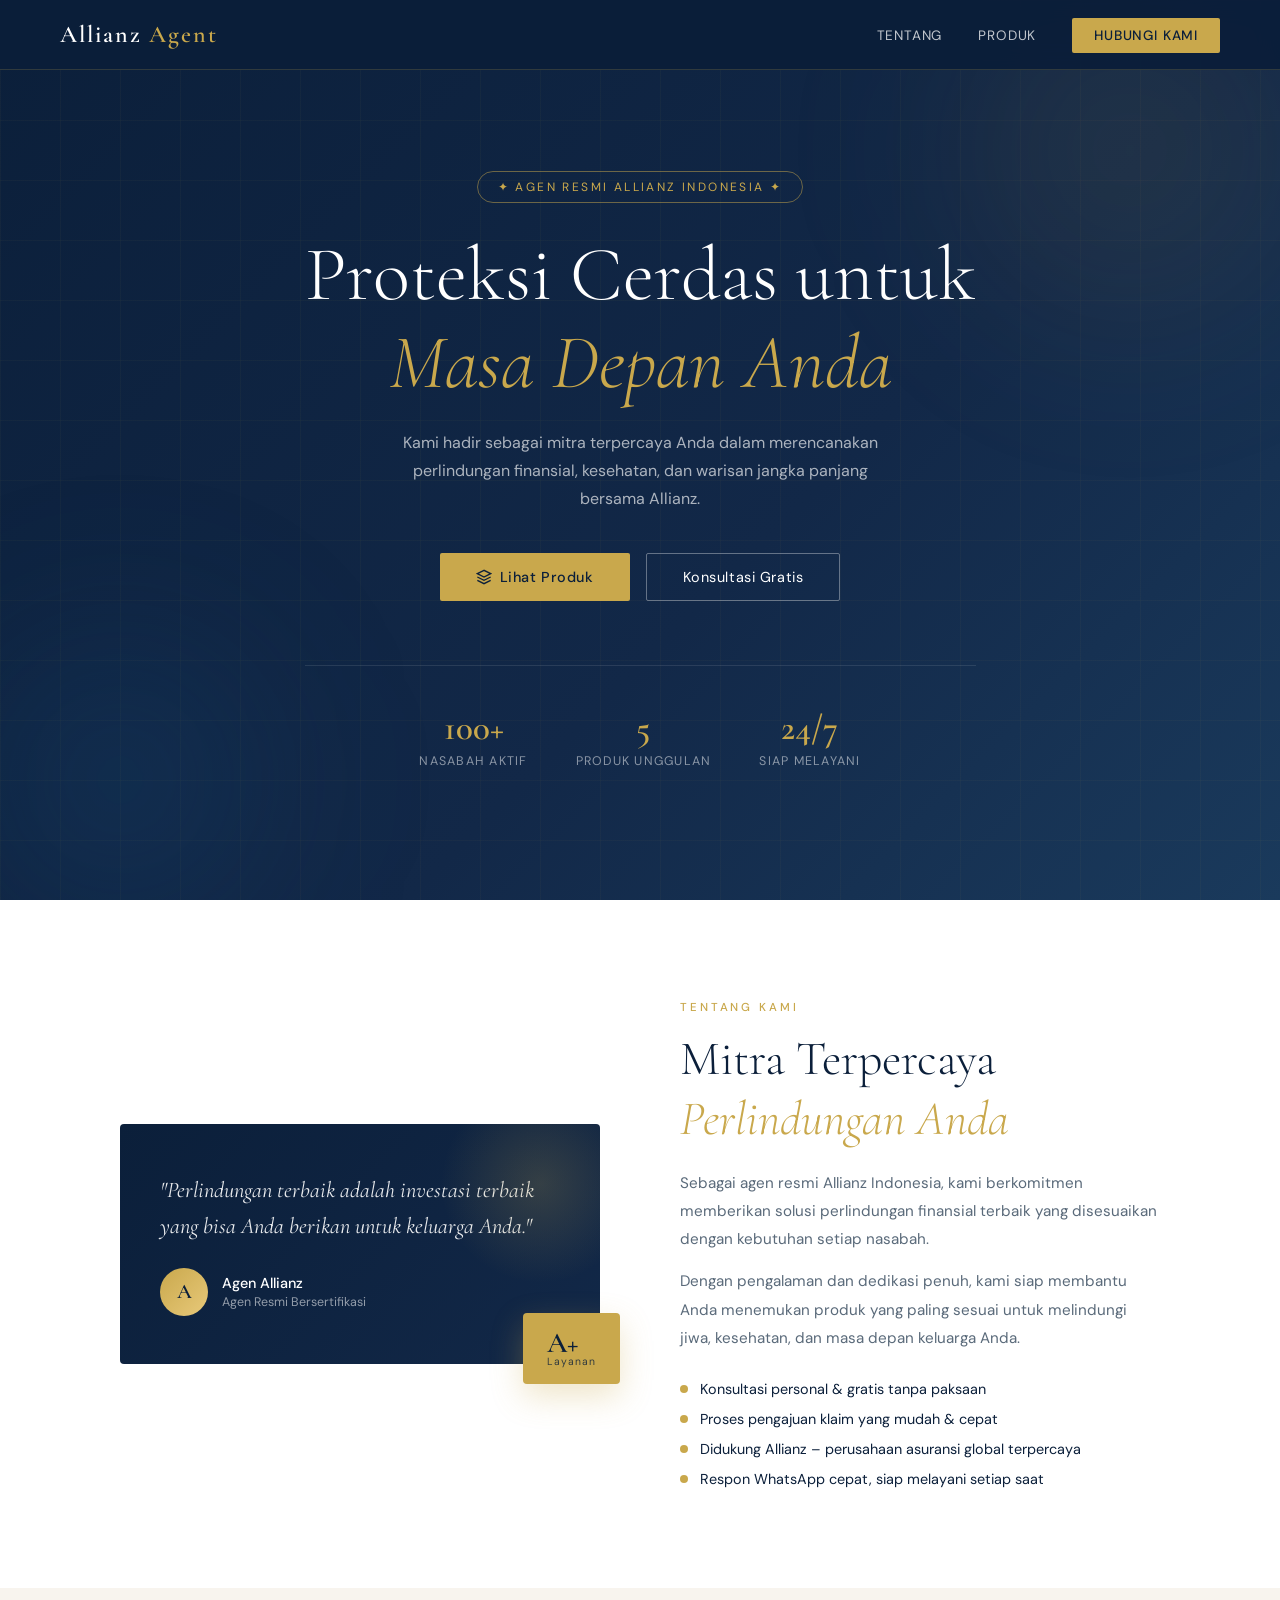
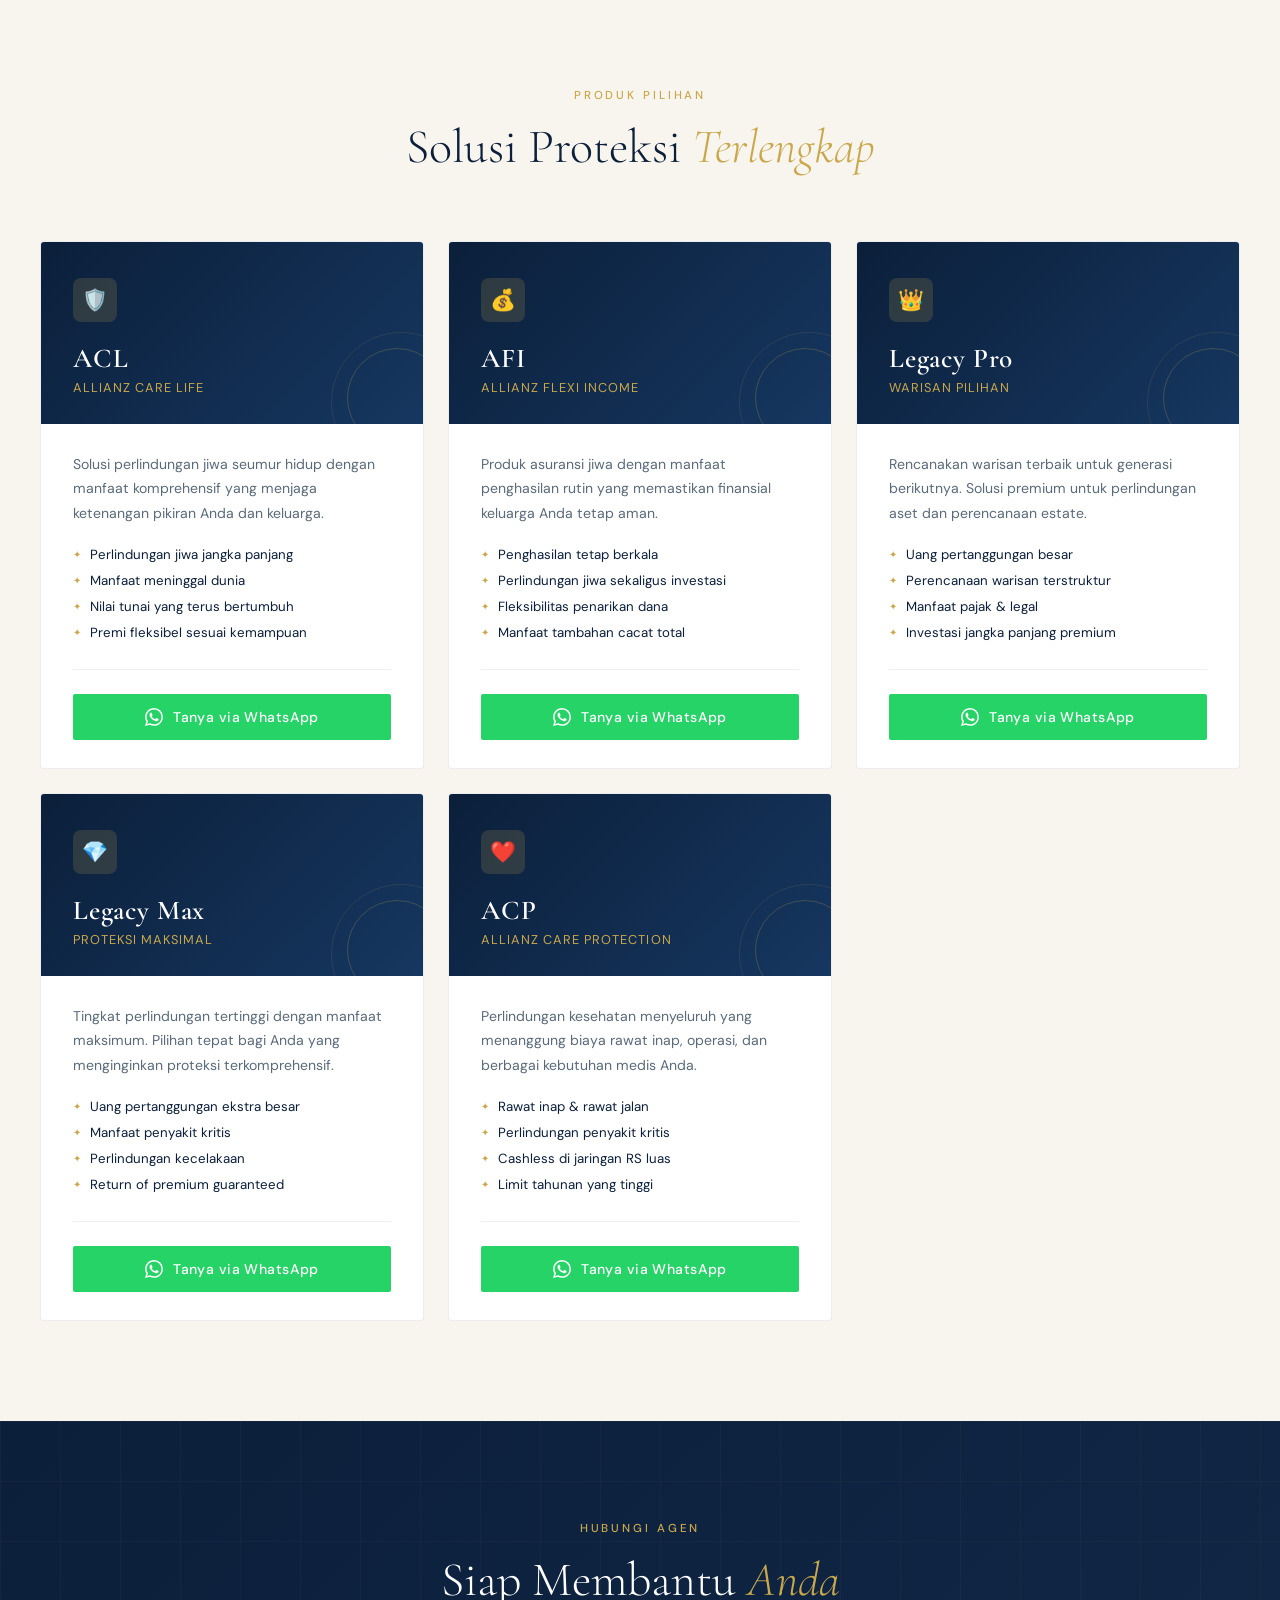
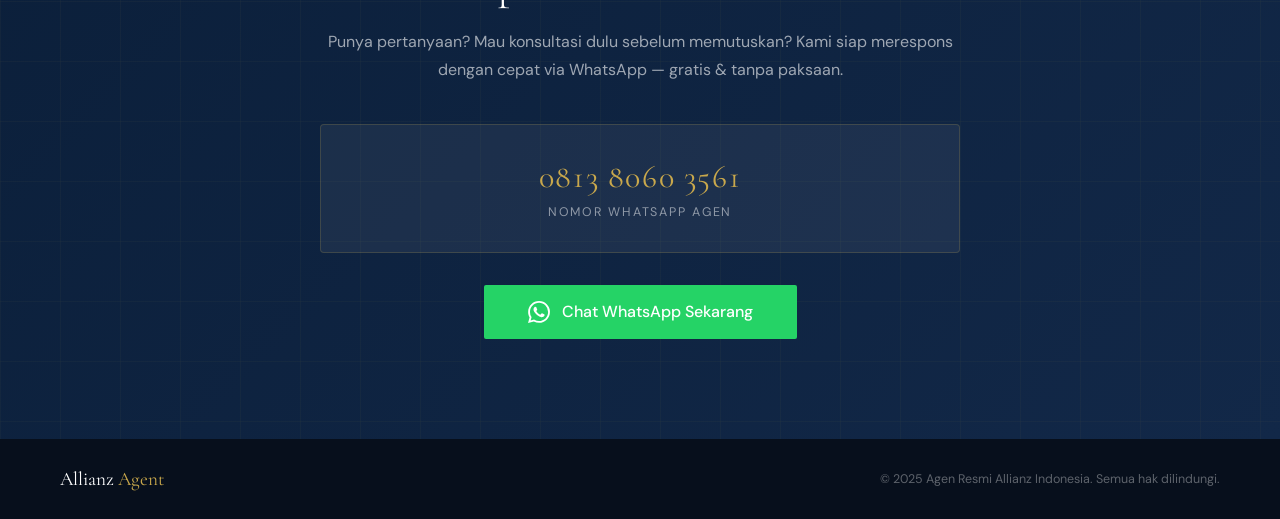
==== index.html @ caae81eb "First commit" ====
<!DOCTYPE html>
<html lang="id">
<head>
  <meta charset="UTF-8" />
  <meta name="viewport" content="width=device-width, initial-scale=1.0"/>
  <title>Allianz – Agen Resmi</title>
  <link href="https://fonts.googleapis.com/css2?family=Cormorant+Garamond:ital,wght@0,300;0,400;0,600;1,300;1,400&family=DM+Sans:wght@300;400;500&display=swap" rel="stylesheet"/>
  <style>
    *, *::before, *::after { margin: 0; padding: 0; box-sizing: border-box; }

    :root {
      --navy:   #0B1F3A;
      --navy2:  #122848;
      --gold:   #C9A84C;
      --gold2:  #E8C97A;
      --cream:  #F8F4EE;
      --white:  #FFFFFF;
      --gray:   #8A96A3;
      --light:  #EEF2F7;
    }

    html { scroll-behavior: smooth; }

    body {
      font-family: 'DM Sans', sans-serif;
      background: var(--cream);
      color: var(--navy);
      overflow-x: hidden;
    }

    /* ── NAV ── */
    nav {
      position: fixed; top: 0; left: 0; right: 0; z-index: 100;
      display: flex; align-items: center; justify-content: space-between;
      padding: 20px 60px;
      background: rgba(11,31,58,0.96);
      backdrop-filter: blur(12px);
      border-bottom: 1px solid rgba(201,168,76,0.2);
      transition: padding .3s;
    }
    nav.scrolled { padding: 14px 60px; }

    .nav-logo {
      font-family: 'Cormorant Garamond', serif;
      font-size: 1.5rem; font-weight: 600; letter-spacing: .08em;
      color: var(--white);
    }
    .nav-logo span { color: var(--gold); }

    .nav-links { display: flex; gap: 36px; list-style: none; }
    .nav-links a {
      color: rgba(255,255,255,.75);
      text-decoration: none; font-size: .85rem; letter-spacing: .06em;
      text-transform: uppercase; font-weight: 400;
      transition: color .25s;
    }
    .nav-links a:hover { color: var(--gold); }

    .nav-cta {
      background: var(--gold); color: var(--navy) !important;
      padding: 9px 22px; border-radius: 2px; font-weight: 500 !important;
      transition: background .25s !important;
    }
    .nav-cta:hover { background: var(--gold2) !important; color: var(--navy) !important; }

    /* ── HERO ── */
    .hero {
      min-height: 100vh;
      background: linear-gradient(135deg, var(--navy) 0%, var(--navy2) 60%, #1a3a5c 100%);
      display: flex; align-items: center; justify-content: center;
      position: relative; overflow: hidden; text-align: center;
      padding: 100px 20px 60px;
    }

    .hero-bg-lines {
      position: absolute; inset: 0; pointer-events: none;
      background-image:
        linear-gradient(rgba(201,168,76,.04) 1px, transparent 1px),
        linear-gradient(90deg, rgba(201,168,76,.04) 1px, transparent 1px);
      background-size: 60px 60px;
    }

    .hero-orb {
      position: absolute; border-radius: 50%; filter: blur(80px); pointer-events: none;
    }
    .hero-orb-1 {
      width: 500px; height: 500px;
      background: radial-gradient(circle, rgba(201,168,76,.12), transparent 70%);
      top: -100px; right: -100px;
    }
    .hero-orb-2 {
      width: 400px; height: 400px;
      background: radial-gradient(circle, rgba(26,90,140,.25), transparent 70%);
      bottom: -80px; left: -80px;
    }

    .hero-content { position: relative; z-index: 2; max-width: 760px; }

    .hero-badge {
      display: inline-block;
      border: 1px solid rgba(201,168,76,.5);
      color: var(--gold); font-size: .75rem; letter-spacing: .2em;
      text-transform: uppercase; padding: 7px 20px; border-radius: 100px;
      margin-bottom: 28px;
      animation: fadeUp .8s ease both;
    }

    .hero-title {
      font-family: 'Cormorant Garamond', serif;
      font-size: clamp(2.8rem, 6vw, 5rem);
      font-weight: 300; line-height: 1.15; color: var(--white);
      margin-bottom: 22px;
      animation: fadeUp .9s ease .1s both;
    }
    .hero-title em { color: var(--gold); font-style: italic; }

    .hero-sub {
      font-size: 1rem; color: rgba(255,255,255,.65); line-height: 1.75;
      max-width: 520px; margin: 0 auto 40px;
      animation: fadeUp .9s ease .2s both;
    }

    .hero-btns {
      display: flex; gap: 16px; justify-content: center; flex-wrap: wrap;
      animation: fadeUp .9s ease .3s both;
    }

    .btn-primary {
      background: var(--gold); color: var(--navy);
      padding: 14px 36px; border-radius: 2px; text-decoration: none;
      font-weight: 500; font-size: .9rem; letter-spacing: .04em;
      transition: background .25s, transform .2s, box-shadow .2s;
      display: inline-flex; align-items: center; gap: 8px;
    }
    .btn-primary:hover {
      background: var(--gold2); transform: translateY(-2px);
      box-shadow: 0 8px 24px rgba(201,168,76,.3);
    }

    .btn-outline {
      border: 1px solid rgba(255,255,255,.35); color: var(--white);
      padding: 14px 36px; border-radius: 2px; text-decoration: none;
      font-size: .9rem; letter-spacing: .04em;
      transition: border-color .25s, background .25s;
    }
    .btn-outline:hover { border-color: var(--gold); background: rgba(201,168,76,.08); }

    .hero-stats {
      display: flex; gap: 48px; justify-content: center; flex-wrap: wrap;
      margin-top: 64px; padding-top: 40px;
      border-top: 1px solid rgba(255,255,255,.1);
      animation: fadeUp .9s ease .4s both;
    }
    .stat-num {
      font-family: 'Cormorant Garamond', serif;
      font-size: 2.2rem; color: var(--gold); font-weight: 600;
    }
    .stat-label { font-size: .78rem; color: rgba(255,255,255,.5); letter-spacing: .1em; text-transform: uppercase; margin-top: 4px; }

    /* ── SECTION COMMON ── */
    section { padding: 100px 40px; }
    .section-label {
      font-size: .72rem; letter-spacing: .25em; text-transform: uppercase;
      color: var(--gold); font-weight: 500; margin-bottom: 14px;
    }
    .section-title {
      font-family: 'Cormorant Garamond', serif;
      font-size: clamp(2rem, 4vw, 3rem); font-weight: 300; line-height: 1.25;
      color: var(--navy);
    }
    .section-title em { font-style: italic; color: var(--gold); }

    /* ── ABOUT ── */
    #about {
      background: var(--white);
      display: grid; grid-template-columns: 1fr 1fr; gap: 80px;
      align-items: center; max-width: 1200px; margin: 0 auto;
      padding: 100px 80px;
    }

    .about-visual { position: relative; }
    .about-card-main {
      background: linear-gradient(135deg, var(--navy), var(--navy2));
      border-radius: 4px; padding: 48px 40px;
      color: white; position: relative; overflow: hidden;
    }
    .about-card-main::before {
      content: '';
      position: absolute; top: -40px; right: -40px;
      width: 200px; height: 200px; border-radius: 50%;
      background: radial-gradient(circle, rgba(201,168,76,.2), transparent 70%);
    }
    .about-quote {
      font-family: 'Cormorant Garamond', serif;
      font-size: 1.4rem; font-style: italic; line-height: 1.6;
      color: rgba(255,255,255,.9); margin-bottom: 24px;
    }
    .about-agent { display: flex; align-items: center; gap: 14px; }
    .agent-avatar {
      width: 48px; height: 48px; border-radius: 50%;
      background: linear-gradient(135deg, var(--gold), var(--gold2));
      display: flex; align-items: center; justify-content: center;
      font-family: 'Cormorant Garamond', serif; font-size: 1.3rem;
      color: var(--navy); font-weight: 600;
    }
    .agent-name { font-weight: 500; font-size: .9rem; }
    .agent-title { font-size: .78rem; color: rgba(255,255,255,.55); margin-top: 2px; }

    .about-badge-float {
      position: absolute; bottom: -20px; right: -20px;
      background: var(--gold); color: var(--navy);
      padding: 16px 24px; border-radius: 4px;
      font-family: 'Cormorant Garamond', serif;
      font-size: 1.8rem; font-weight: 600; line-height: 1;
      box-shadow: 0 12px 32px rgba(201,168,76,.3);
    }
    .about-badge-float small {
      font-family: 'DM Sans', sans-serif; font-size: .65rem;
      display: block; font-weight: 400; letter-spacing: .1em; opacity: .8;
    }

    .about-text .section-title { margin-bottom: 20px; }
    .about-desc { color: #5a6a7a; line-height: 1.85; font-size: .95rem; margin-bottom: 14px; }
    .about-perks { list-style: none; margin-top: 28px; display: flex; flex-direction: column; gap: 12px; }
    .about-perks li { display: flex; align-items: center; gap: 12px; font-size: .9rem; color: var(--navy); }
    .perk-dot { width: 8px; height: 8px; border-radius: 50%; background: var(--gold); flex-shrink: 0; }

    /* ── PRODUCTS ── */
    #products { background: var(--cream); max-width: 100%; }
    .products-header { text-align: center; margin-bottom: 64px; }

    .products-grid {
      display: grid;
      grid-template-columns: repeat(auto-fit, minmax(300px, 1fr));
      gap: 24px; max-width: 1200px; margin: 0 auto;
    }

    .product-card {
      background: var(--white); border-radius: 4px;
      overflow: hidden; position: relative;
      border: 1px solid rgba(11,31,58,.08);
      transition: transform .3s, box-shadow .3s;
    }
    .product-card:hover {
      transform: translateY(-6px);
      box-shadow: 0 20px 48px rgba(11,31,58,.12);
    }

    .card-top {
      background: linear-gradient(135deg, var(--navy) 0%, #163760 100%);
      padding: 36px 32px 28px; position: relative; overflow: hidden;
    }
    .card-top::after {
      content: '';
      position: absolute; bottom: -24px; right: -24px;
      width: 100px; height: 100px; border-radius: 50%;
      border: 1px solid rgba(201,168,76,.25);
    }
    .card-top::before {
      content: '';
      position: absolute; bottom: -48px; right: -48px;
      width: 140px; height: 140px; border-radius: 50%;
      border: 1px solid rgba(201,168,76,.12);
    }

    .card-icon {
      width: 44px; height: 44px; border-radius: 8px;
      background: rgba(201,168,76,.18); display: flex;
      align-items: center; justify-content: center; margin-bottom: 20px;
      font-size: 1.3rem;
    }

    .card-name {
      font-family: 'Cormorant Garamond', serif;
      font-size: 1.7rem; font-weight: 600; color: var(--white);
      letter-spacing: .03em;
    }
    .card-tagline { font-size: .8rem; color: var(--gold); margin-top: 4px; letter-spacing: .08em; text-transform: uppercase; }

    .card-body { padding: 28px 32px; }
    .card-desc { font-size: .88rem; color: #5a6a7a; line-height: 1.75; margin-bottom: 20px; }

    .card-features { list-style: none; display: flex; flex-direction: column; gap: 9px; margin-bottom: 28px; }
    .card-features li { font-size: .83rem; color: var(--navy); display: flex; align-items: center; gap: 9px; }
    .card-features li::before { content: '✦'; color: var(--gold); font-size: .6rem; flex-shrink: 0; }

    .card-divider { height: 1px; background: rgba(11,31,58,.07); margin-bottom: 24px; }

    .btn-wa {
      display: flex; align-items: center; justify-content: center; gap: 10px;
      width: 100%; padding: 14px;
      background: #25D366; color: white;
      text-decoration: none; border-radius: 2px; font-weight: 500; font-size: .88rem;
      transition: background .25s, transform .2s, box-shadow .2s;
      letter-spacing: .03em;
    }
    .btn-wa:hover {
      background: #1ebe5d; transform: translateY(-1px);
      box-shadow: 0 6px 20px rgba(37,211,102,.3);
    }
    .btn-wa svg { width: 18px; height: 18px; }

    /* ── CONTACT ── */
    #contact {
      background: linear-gradient(135deg, var(--navy) 0%, var(--navy2) 100%);
      text-align: center; padding: 100px 40px;
      position: relative; overflow: hidden;
    }
    #contact::before {
      content: '';
      position: absolute; inset: 0;
      background-image:
        linear-gradient(rgba(201,168,76,.04) 1px, transparent 1px),
        linear-gradient(90deg, rgba(201,168,76,.04) 1px, transparent 1px);
      background-size: 60px 60px;
    }
    .contact-inner { position: relative; z-index: 2; max-width: 640px; margin: 0 auto; }
    #contact .section-label { justify-content: center; display: block; }
    #contact .section-title { color: var(--white); margin-bottom: 18px; }
    .contact-sub { color: rgba(255,255,255,.6); line-height: 1.75; margin-bottom: 40px; }

    .contact-card {
      background: rgba(255,255,255,.06); border: 1px solid rgba(201,168,76,.2);
      border-radius: 4px; padding: 32px; margin-bottom: 32px; display: inline-block; width: 100%;
    }
    .contact-wa-number {
      font-family: 'Cormorant Garamond', serif; font-size: 2rem; color: var(--gold);
      letter-spacing: .05em; margin-bottom: 8px;
    }
    .contact-wa-label { font-size: .78rem; color: rgba(255,255,255,.5); letter-spacing: .15em; text-transform: uppercase; }

    .btn-wa-big {
      display: inline-flex; align-items: center; gap: 12px;
      background: #25D366; color: white; text-decoration: none;
      padding: 16px 44px; border-radius: 2px; font-weight: 500; font-size: 1rem;
      transition: background .25s, transform .2s, box-shadow .2s;
    }
    .btn-wa-big:hover {
      background: #1ebe5d; transform: translateY(-2px);
      box-shadow: 0 10px 32px rgba(37,211,102,.35);
    }
    .btn-wa-big svg { width: 22px; height: 22px; }

    /* ── FOOTER ── */
    footer {
      background: #070f1c; padding: 28px 60px;
      display: flex; align-items: center; justify-content: space-between; flex-wrap: wrap; gap: 12px;
    }
    .footer-logo { font-family: 'Cormorant Garamond', serif; font-size: 1.2rem; color: var(--white); }
    .footer-logo span { color: var(--gold); }
    .footer-copy { font-size: .78rem; color: rgba(255,255,255,.35); }

    /* ── ANIMATIONS ── */
    @keyframes fadeUp {
      from { opacity: 0; transform: translateY(24px); }
      to   { opacity: 1; transform: translateY(0); }
    }

    .reveal {
      opacity: 0; transform: translateY(32px);
      transition: opacity .7s ease, transform .7s ease;
    }
    .reveal.visible { opacity: 1; transform: none; }
    .reveal-delay-1 { transition-delay: .1s; }
    .reveal-delay-2 { transition-delay: .2s; }
    .reveal-delay-3 { transition-delay: .3s; }

    /* ── MOBILE ── */
    @media (max-width: 900px) {
      nav { padding: 16px 24px; }
      .nav-links { display: none; }
      #about { grid-template-columns: 1fr; padding: 60px 28px; gap: 48px; }
      section { padding: 72px 24px; }
      footer { padding: 24px 28px; }
    }
  </style>
</head>
<body>

<!-- NAV -->
<nav id="navbar">
  <div class="nav-logo">Allianz <span>Agent</span></div>
  <ul class="nav-links">
    <li><a href="#about">Tentang</a></li>
    <li><a href="#products">Produk</a></li>
    <li><a href="#contact" class="nav-cta">Hubungi Kami</a></li>
  </ul>
</nav>

<!-- HERO -->
<section class="hero" id="home">
  <div class="hero-bg-lines"></div>
  <div class="hero-orb hero-orb-1"></div>
  <div class="hero-orb hero-orb-2"></div>
  <div class="hero-content">
    <div class="hero-badge">✦ Agen Resmi Allianz Indonesia ✦</div>
    <h1 class="hero-title">
      Proteksi Cerdas untuk<br>
      <em>Masa Depan Anda</em>
    </h1>
    <p class="hero-sub">
      Kami hadir sebagai mitra terpercaya Anda dalam merencanakan perlindungan finansial, kesehatan, dan warisan jangka panjang bersama Allianz.
    </p>
    <div class="hero-btns">
      <a href="#products" class="btn-primary">
        <svg width="16" height="16" viewBox="0 0 24 24" fill="none" stroke="currentColor" stroke-width="2">
          <path d="M12 2L2 7l10 5 10-5-10-5zM2 17l10 5 10-5M2 12l10 5 10-5"/>
        </svg>
        Lihat Produk
      </a>
      <a href="#contact" class="btn-outline">Konsultasi Gratis</a>
    </div>
    <div class="hero-stats">
      <div>
        <div class="stat-num">100+</div>
        <div class="stat-label">Nasabah Aktif</div>
      </div>
      <div>
        <div class="stat-num">5</div>
        <div class="stat-label">Produk Unggulan</div>
      </div>
      <div>
        <div class="stat-num">24/7</div>
        <div class="stat-label">Siap Melayani</div>
      </div>
    </div>
  </div>
</section>

<!-- ABOUT -->
<div style="background: var(--white);">
<section id="about">
  <div class="about-visual reveal">
    <div class="about-card-main">
      <p class="about-quote">"Perlindungan terbaik adalah investasi terbaik yang bisa Anda berikan untuk keluarga Anda."</p>
      <div class="about-agent">
        <div class="agent-avatar">A</div>
        <div>
          <div class="agent-name">Agen Allianz</div>
          <div class="agent-title">Agen Resmi Bersertifikasi</div>
        </div>
      </div>
    </div>
    <div class="about-badge-float">
      A+<small>Layanan</small>
    </div>
  </div>

  <div class="about-text">
    <div class="section-label reveal">Tentang Kami</div>
    <h2 class="section-title reveal reveal-delay-1">Mitra Terpercaya<br><em>Perlindungan Anda</em></h2>
    <p class="about-desc reveal reveal-delay-2">
      Sebagai agen resmi Allianz Indonesia, kami berkomitmen memberikan solusi perlindungan finansial terbaik yang disesuaikan dengan kebutuhan setiap nasabah.
    </p>
    <p class="about-desc reveal reveal-delay-2">
      Dengan pengalaman dan dedikasi penuh, kami siap membantu Anda menemukan produk yang paling sesuai untuk melindungi jiwa, kesehatan, dan masa depan keluarga Anda.
    </p>
    <ul class="about-perks reveal reveal-delay-3">
      <li><span class="perk-dot"></span>Konsultasi personal & gratis tanpa paksaan</li>
      <li><span class="perk-dot"></span>Proses pengajuan klaim yang mudah & cepat</li>
      <li><span class="perk-dot"></span>Didukung Allianz – perusahaan asuransi global terpercaya</li>
      <li><span class="perk-dot"></span>Respon WhatsApp cepat, siap melayani setiap saat</li>
    </ul>
  </div>
</section>
</div>

<!-- PRODUCTS -->
<section id="products">
  <div class="products-header">
    <div class="section-label reveal">Produk Pilihan</div>
    <h2 class="section-title reveal reveal-delay-1">Solusi Proteksi <em>Terlengkap</em></h2>
  </div>

  <div class="products-grid">

    <!-- ACL -->
    <div class="product-card reveal">
      <div class="card-top">
        <div class="card-icon">🛡️</div>
        <div class="card-name">ACL</div>
        <div class="card-tagline">Allianz Care Life</div>
      </div>
      <div class="card-body">
        <p class="card-desc">Solusi perlindungan jiwa seumur hidup dengan manfaat komprehensif yang menjaga ketenangan pikiran Anda dan keluarga.</p>
        <ul class="card-features">
          <li>Perlindungan jiwa jangka panjang</li>
          <li>Manfaat meninggal dunia</li>
          <li>Nilai tunai yang terus bertumbuh</li>
          <li>Premi fleksibel sesuai kemampuan</li>
        </ul>
        <div class="card-divider"></div>
        <a href="https://wa.me/6281380603561?text=Halo,%20saya%20tertarik%20dengan%20produk%20ACL%20(Allianz%20Care%20Life).%20Boleh%20minta%20informasi%20lebih%20lanjut?" class="btn-wa" target="_blank">
          <svg viewBox="0 0 24 24" fill="currentColor"><path d="M17.472 14.382c-.297-.149-1.758-.867-2.03-.967-.273-.099-.471-.148-.67.15-.197.297-.767.966-.94 1.164-.173.199-.347.223-.644.075-.297-.15-1.255-.463-2.39-1.475-.883-.788-1.48-1.761-1.653-2.059-.173-.297-.018-.458.13-.606.134-.133.298-.347.446-.52.149-.174.198-.298.298-.497.099-.198.05-.371-.025-.52-.075-.149-.669-1.612-.916-2.207-.242-.579-.487-.5-.669-.51-.173-.008-.371-.01-.57-.01-.198 0-.52.074-.792.372-.272.297-1.04 1.016-1.04 2.479 0 1.462 1.065 2.875 1.213 3.074.149.198 2.096 3.2 5.077 4.487.709.306 1.262.489 1.694.625.712.227 1.36.195 1.871.118.571-.085 1.758-.719 2.006-1.413.248-.694.248-1.289.173-1.413-.074-.124-.272-.198-.57-.347m-5.421 7.403h-.004a9.87 9.87 0 01-5.031-1.378l-.361-.214-3.741.982.998-3.648-.235-.374a9.86 9.86 0 01-1.51-5.26c.001-5.45 4.436-9.884 9.888-9.884 2.64 0 5.122 1.03 6.988 2.898a9.825 9.825 0 012.893 6.994c-.003 5.45-4.437 9.884-9.885 9.884m8.413-18.297A11.815 11.815 0 0012.05 0C5.495 0 .16 5.335.157 11.892c0 2.096.547 4.142 1.588 5.945L.057 24l6.305-1.654a11.882 11.882 0 005.683 1.448h.005c6.554 0 11.89-5.335 11.893-11.893a11.821 11.821 0 00-3.48-8.413z"/></svg>
          Tanya via WhatsApp
        </a>
      </div>
    </div>

    <!-- AFI -->
    <div class="product-card reveal reveal-delay-1">
      <div class="card-top">
        <div class="card-icon">💰</div>
        <div class="card-name">AFI</div>
        <div class="card-tagline">Allianz Flexi Income</div>
      </div>
      <div class="card-body">
        <p class="card-desc">Produk asuransi jiwa dengan manfaat penghasilan rutin yang memastikan finansial keluarga Anda tetap aman.</p>
        <ul class="card-features">
          <li>Penghasilan tetap berkala</li>
          <li>Perlindungan jiwa sekaligus investasi</li>
          <li>Fleksibilitas penarikan dana</li>
          <li>Manfaat tambahan cacat total</li>
        </ul>
        <div class="card-divider"></div>
        <a href="https://wa.me/6281380603561?text=Halo,%20saya%20tertarik%20dengan%20produk%20AFI%20(Allianz%20Flexi%20Income).%20Boleh%20minta%20informasi%20lebih%20lanjut?" class="btn-wa" target="_blank">
          <svg viewBox="0 0 24 24" fill="currentColor"><path d="M17.472 14.382c-.297-.149-1.758-.867-2.03-.967-.273-.099-.471-.148-.67.15-.197.297-.767.966-.94 1.164-.173.199-.347.223-.644.075-.297-.15-1.255-.463-2.39-1.475-.883-.788-1.48-1.761-1.653-2.059-.173-.297-.018-.458.13-.606.134-.133.298-.347.446-.52.149-.174.198-.298.298-.497.099-.198.05-.371-.025-.52-.075-.149-.669-1.612-.916-2.207-.242-.579-.487-.5-.669-.51-.173-.008-.371-.01-.57-.01-.198 0-.52.074-.792.372-.272.297-1.04 1.016-1.04 2.479 0 1.462 1.065 2.875 1.213 3.074.149.198 2.096 3.2 5.077 4.487.709.306 1.262.489 1.694.625.712.227 1.36.195 1.871.118.571-.085 1.758-.719 2.006-1.413.248-.694.248-1.289.173-1.413-.074-.124-.272-.198-.57-.347m-5.421 7.403h-.004a9.87 9.87 0 01-5.031-1.378l-.361-.214-3.741.982.998-3.648-.235-.374a9.86 9.86 0 01-1.51-5.26c.001-5.45 4.436-9.884 9.888-9.884 2.64 0 5.122 1.03 6.988 2.898a9.825 9.825 0 012.893 6.994c-.003 5.45-4.437 9.884-9.885 9.884m8.413-18.297A11.815 11.815 0 0012.05 0C5.495 0 .16 5.335.157 11.892c0 2.096.547 4.142 1.588 5.945L.057 24l6.305-1.654a11.882 11.882 0 005.683 1.448h.005c6.554 0 11.89-5.335 11.893-11.893a11.821 11.821 0 00-3.48-8.413z"/></svg>
          Tanya via WhatsApp
        </a>
      </div>
    </div>

    <!-- LEGACY PRO -->
    <div class="product-card reveal reveal-delay-2">
      <div class="card-top">
        <div class="card-icon">👑</div>
        <div class="card-name">Legacy Pro</div>
        <div class="card-tagline">Warisan Pilihan</div>
      </div>
      <div class="card-body">
        <p class="card-desc">Rencanakan warisan terbaik untuk generasi berikutnya. Solusi premium untuk perlindungan aset dan perencanaan estate.</p>
        <ul class="card-features">
          <li>Uang pertanggungan besar</li>
          <li>Perencanaan warisan terstruktur</li>
          <li>Manfaat pajak & legal</li>
          <li>Investasi jangka panjang premium</li>
        </ul>
        <div class="card-divider"></div>
        <a href="https://wa.me/6281380603561?text=Halo,%20saya%20tertarik%20dengan%20produk%20Legacy%20Pro.%20Boleh%20minta%20informasi%20lebih%20lanjut?" class="btn-wa" target="_blank">
          <svg viewBox="0 0 24 24" fill="currentColor"><path d="M17.472 14.382c-.297-.149-1.758-.867-2.03-.967-.273-.099-.471-.148-.67.15-.197.297-.767.966-.94 1.164-.173.199-.347.223-.644.075-.297-.15-1.255-.463-2.39-1.475-.883-.788-1.48-1.761-1.653-2.059-.173-.297-.018-.458.13-.606.134-.133.298-.347.446-.52.149-.174.198-.298.298-.497.099-.198.05-.371-.025-.52-.075-.149-.669-1.612-.916-2.207-.242-.579-.487-.5-.669-.51-.173-.008-.371-.01-.57-.01-.198 0-.52.074-.792.372-.272.297-1.04 1.016-1.04 2.479 0 1.462 1.065 2.875 1.213 3.074.149.198 2.096 3.2 5.077 4.487.709.306 1.262.489 1.694.625.712.227 1.36.195 1.871.118.571-.085 1.758-.719 2.006-1.413.248-.694.248-1.289.173-1.413-.074-.124-.272-.198-.57-.347m-5.421 7.403h-.004a9.87 9.87 0 01-5.031-1.378l-.361-.214-3.741.982.998-3.648-.235-.374a9.86 9.86 0 01-1.51-5.26c.001-5.45 4.436-9.884 9.888-9.884 2.64 0 5.122 1.03 6.988 2.898a9.825 9.825 0 012.893 6.994c-.003 5.45-4.437 9.884-9.885 9.884m8.413-18.297A11.815 11.815 0 0012.05 0C5.495 0 .16 5.335.157 11.892c0 2.096.547 4.142 1.588 5.945L.057 24l6.305-1.654a11.882 11.882 0 005.683 1.448h.005c6.554 0 11.89-5.335 11.893-11.893a11.821 11.821 0 00-3.48-8.413z"/></svg>
          Tanya via WhatsApp
        </a>
      </div>
    </div>

    <!-- LEGACY MAX -->
    <div class="product-card reveal">
      <div class="card-top">
        <div class="card-icon">💎</div>
        <div class="card-name">Legacy Max</div>
        <div class="card-tagline">Proteksi Maksimal</div>
      </div>
      <div class="card-body">
        <p class="card-desc">Tingkat perlindungan tertinggi dengan manfaat maksimum. Pilihan tepat bagi Anda yang menginginkan proteksi terkomprehensif.</p>
        <ul class="card-features">
          <li>Uang pertanggungan ekstra besar</li>
          <li>Manfaat penyakit kritis</li>
          <li>Perlindungan kecelakaan</li>
          <li>Return of premium guaranteed</li>
        </ul>
        <div class="card-divider"></div>
        <a href="https://wa.me/6281380603561?text=Halo,%20saya%20tertarik%20dengan%20produk%20Legacy%20Max.%20Boleh%20minta%20informasi%20lebih%20lanjut?" class="btn-wa" target="_blank">
          <svg viewBox="0 0 24 24" fill="currentColor"><path d="M17.472 14.382c-.297-.149-1.758-.867-2.03-.967-.273-.099-.471-.148-.67.15-.197.297-.767.966-.94 1.164-.173.199-.347.223-.644.075-.297-.15-1.255-.463-2.39-1.475-.883-.788-1.48-1.761-1.653-2.059-.173-.297-.018-.458.13-.606.134-.133.298-.347.446-.52.149-.174.198-.298.298-.497.099-.198.05-.371-.025-.52-.075-.149-.669-1.612-.916-2.207-.242-.579-.487-.5-.669-.51-.173-.008-.371-.01-.57-.01-.198 0-.52.074-.792.372-.272.297-1.04 1.016-1.04 2.479 0 1.462 1.065 2.875 1.213 3.074.149.198 2.096 3.2 5.077 4.487.709.306 1.262.489 1.694.625.712.227 1.36.195 1.871.118.571-.085 1.758-.719 2.006-1.413.248-.694.248-1.289.173-1.413-.074-.124-.272-.198-.57-.347m-5.421 7.403h-.004a9.87 9.87 0 01-5.031-1.378l-.361-.214-3.741.982.998-3.648-.235-.374a9.86 9.86 0 01-1.51-5.26c.001-5.45 4.436-9.884 9.888-9.884 2.64 0 5.122 1.03 6.988 2.898a9.825 9.825 0 012.893 6.994c-.003 5.45-4.437 9.884-9.885 9.884m8.413-18.297A11.815 11.815 0 0012.05 0C5.495 0 .16 5.335.157 11.892c0 2.096.547 4.142 1.588 5.945L.057 24l6.305-1.654a11.882 11.882 0 005.683 1.448h.005c6.554 0 11.89-5.335 11.893-11.893a11.821 11.821 0 00-3.48-8.413z"/></svg>
          Tanya via WhatsApp
        </a>
      </div>
    </div>

    <!-- ACP -->
    <div class="product-card reveal reveal-delay-1">
      <div class="card-top">
        <div class="card-icon">❤️</div>
        <div class="card-name">ACP</div>
        <div class="card-tagline">Allianz Care Protection</div>
      </div>
      <div class="card-body">
        <p class="card-desc">Perlindungan kesehatan menyeluruh yang menanggung biaya rawat inap, operasi, dan berbagai kebutuhan medis Anda.</p>
        <ul class="card-features">
          <li>Rawat inap & rawat jalan</li>
          <li>Perlindungan penyakit kritis</li>
          <li>Cashless di jaringan RS luas</li>
          <li>Limit tahunan yang tinggi</li>
        </ul>
        <div class="card-divider"></div>
        <a href="https://wa.me/6281380603561?text=Halo,%20saya%20tertarik%20dengan%20produk%20ACP%20(Allianz%20Care%20Protection).%20Boleh%20minta%20informasi%20lebih%20lanjut?" class="btn-wa" target="_blank">
          <svg viewBox="0 0 24 24" fill="currentColor"><path d="M17.472 14.382c-.297-.149-1.758-.867-2.03-.967-.273-.099-.471-.148-.67.15-.197.297-.767.966-.94 1.164-.173.199-.347.223-.644.075-.297-.15-1.255-.463-2.39-1.475-.883-.788-1.48-1.761-1.653-2.059-.173-.297-.018-.458.13-.606.134-.133.298-.347.446-.52.149-.174.198-.298.298-.497.099-.198.05-.371-.025-.52-.075-.149-.669-1.612-.916-2.207-.242-.579-.487-.5-.669-.51-.173-.008-.371-.01-.57-.01-.198 0-.52.074-.792.372-.272.297-1.04 1.016-1.04 2.479 0 1.462 1.065 2.875 1.213 3.074.149.198 2.096 3.2 5.077 4.487.709.306 1.262.489 1.694.625.712.227 1.36.195 1.871.118.571-.085 1.758-.719 2.006-1.413.248-.694.248-1.289.173-1.413-.074-.124-.272-.198-.57-.347m-5.421 7.403h-.004a9.87 9.87 0 01-5.031-1.378l-.361-.214-3.741.982.998-3.648-.235-.374a9.86 9.86 0 01-1.51-5.26c.001-5.45 4.436-9.884 9.888-9.884 2.64 0 5.122 1.03 6.988 2.898a9.825 9.825 0 012.893 6.994c-.003 5.45-4.437 9.884-9.885 9.884m8.413-18.297A11.815 11.815 0 0012.05 0C5.495 0 .16 5.335.157 11.892c0 2.096.547 4.142 1.588 5.945L.057 24l6.305-1.654a11.882 11.882 0 005.683 1.448h.005c6.554 0 11.89-5.335 11.893-11.893a11.821 11.821 0 00-3.48-8.413z"/></svg>
          Tanya via WhatsApp
        </a>
      </div>
    </div>

  </div>
</section>

<!-- CONTACT -->
<section id="contact">
  <div class="contact-inner">
    <div class="section-label reveal">Hubungi Agen</div>
    <h2 class="section-title reveal reveal-delay-1">Siap Membantu <em>Anda</em></h2>
    <p class="contact-sub reveal reveal-delay-2">
      Punya pertanyaan? Mau konsultasi dulu sebelum memutuskan? Kami siap merespons dengan cepat via WhatsApp — gratis & tanpa paksaan.
    </p>
    <div class="contact-card reveal reveal-delay-2">
      <div class="contact-wa-number">0813 8060 3561</div>
      <div class="contact-wa-label">Nomor WhatsApp Agen</div>
    </div>
    <a href="https://wa.me/6281380603561?text=Halo,%20saya%20ingin%20berkonsultasi%20mengenai%20produk%20Allianz.%20Bisa%20bantu%20saya?" class="btn-wa-big reveal reveal-delay-3" target="_blank">
      <svg viewBox="0 0 24 24" fill="currentColor" style="width:22px;height:22px;"><path d="M17.472 14.382c-.297-.149-1.758-.867-2.03-.967-.273-.099-.471-.148-.67.15-.197.297-.767.966-.94 1.164-.173.199-.347.223-.644.075-.297-.15-1.255-.463-2.39-1.475-.883-.788-1.48-1.761-1.653-2.059-.173-.297-.018-.458.13-.606.134-.133.298-.347.446-.52.149-.174.198-.298.298-.497.099-.198.05-.371-.025-.52-.075-.149-.669-1.612-.916-2.207-.242-.579-.487-.5-.669-.51-.173-.008-.371-.01-.57-.01-.198 0-.52.074-.792.372-.272.297-1.04 1.016-1.04 2.479 0 1.462 1.065 2.875 1.213 3.074.149.198 2.096 3.2 5.077 4.487.709.306 1.262.489 1.694.625.712.227 1.36.195 1.871.118.571-.085 1.758-.719 2.006-1.413.248-.694.248-1.289.173-1.413-.074-.124-.272-.198-.57-.347m-5.421 7.403h-.004a9.87 9.87 0 01-5.031-1.378l-.361-.214-3.741.982.998-3.648-.235-.374a9.86 9.86 0 01-1.51-5.26c.001-5.45 4.436-9.884 9.888-9.884 2.64 0 5.122 1.03 6.988 2.898a9.825 9.825 0 012.893 6.994c-.003 5.45-4.437 9.884-9.885 9.884m8.413-18.297A11.815 11.815 0 0012.05 0C5.495 0 .16 5.335.157 11.892c0 2.096.547 4.142 1.588 5.945L.057 24l6.305-1.654a11.882 11.882 0 005.683 1.448h.005c6.554 0 11.89-5.335 11.893-11.893a11.821 11.821 0 00-3.48-8.413z"/></svg>
      Chat WhatsApp Sekarang
    </a>
  </div>
</section>

<!-- FOOTER -->
<footer>
  <div class="footer-logo">Allianz <span>Agent</span></div>
  <div class="footer-copy">© 2025 Agen Resmi Allianz Indonesia. Semua hak dilindungi.</div>
</footer>

<script>
  // Navbar shrink on scroll
  const navbar = document.getElementById('navbar');
  window.addEventListener('scroll', () => {
    navbar.classList.toggle('scrolled', window.scrollY > 40);
  });

  // Scroll reveal
  const reveals = document.querySelectorAll('.reveal');
  const observer = new IntersectionObserver((entries) => {
    entries.forEach(e => {
      if (e.isIntersecting) {
        e.target.classList.add('visible');
        observer.unobserve(e.target);
      }
    });
  }, { threshold: 0.12 });
  reveals.forEach(r => observer.observe(r));
</script>
</body>
</html>
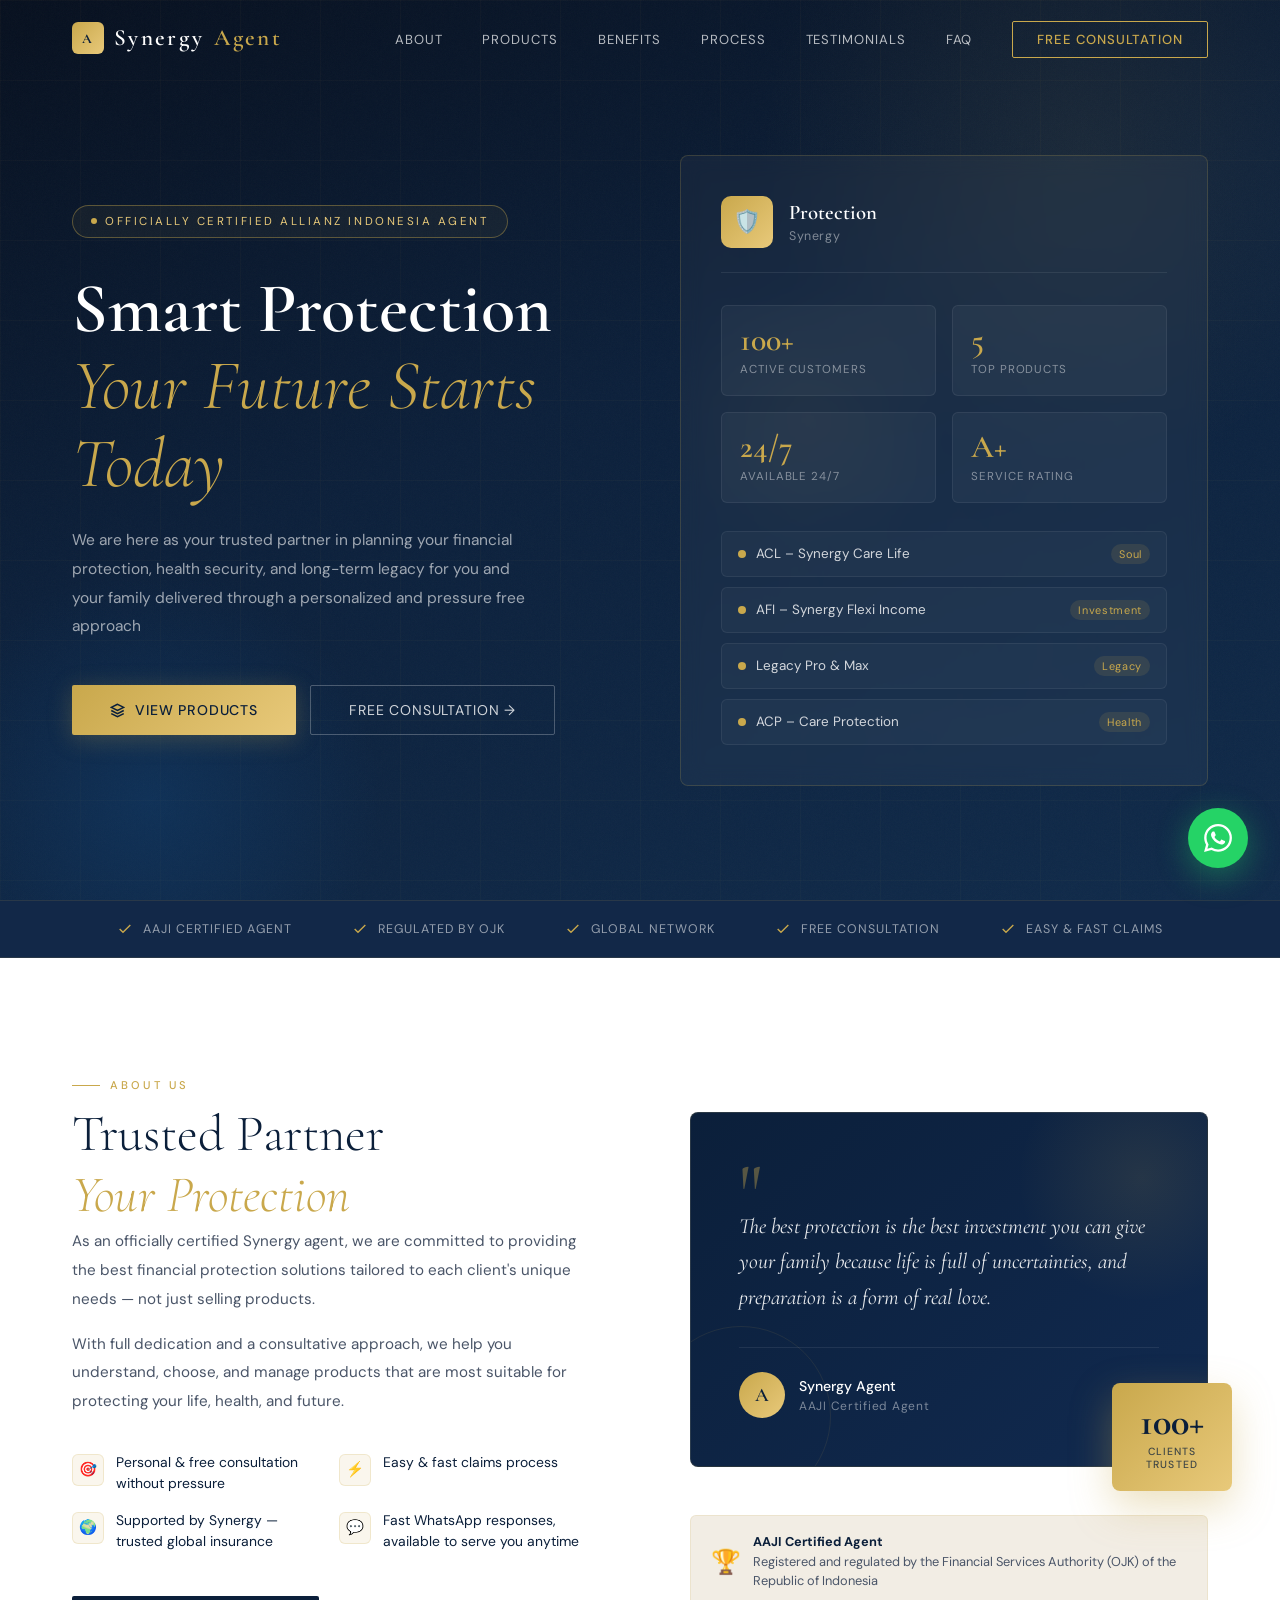
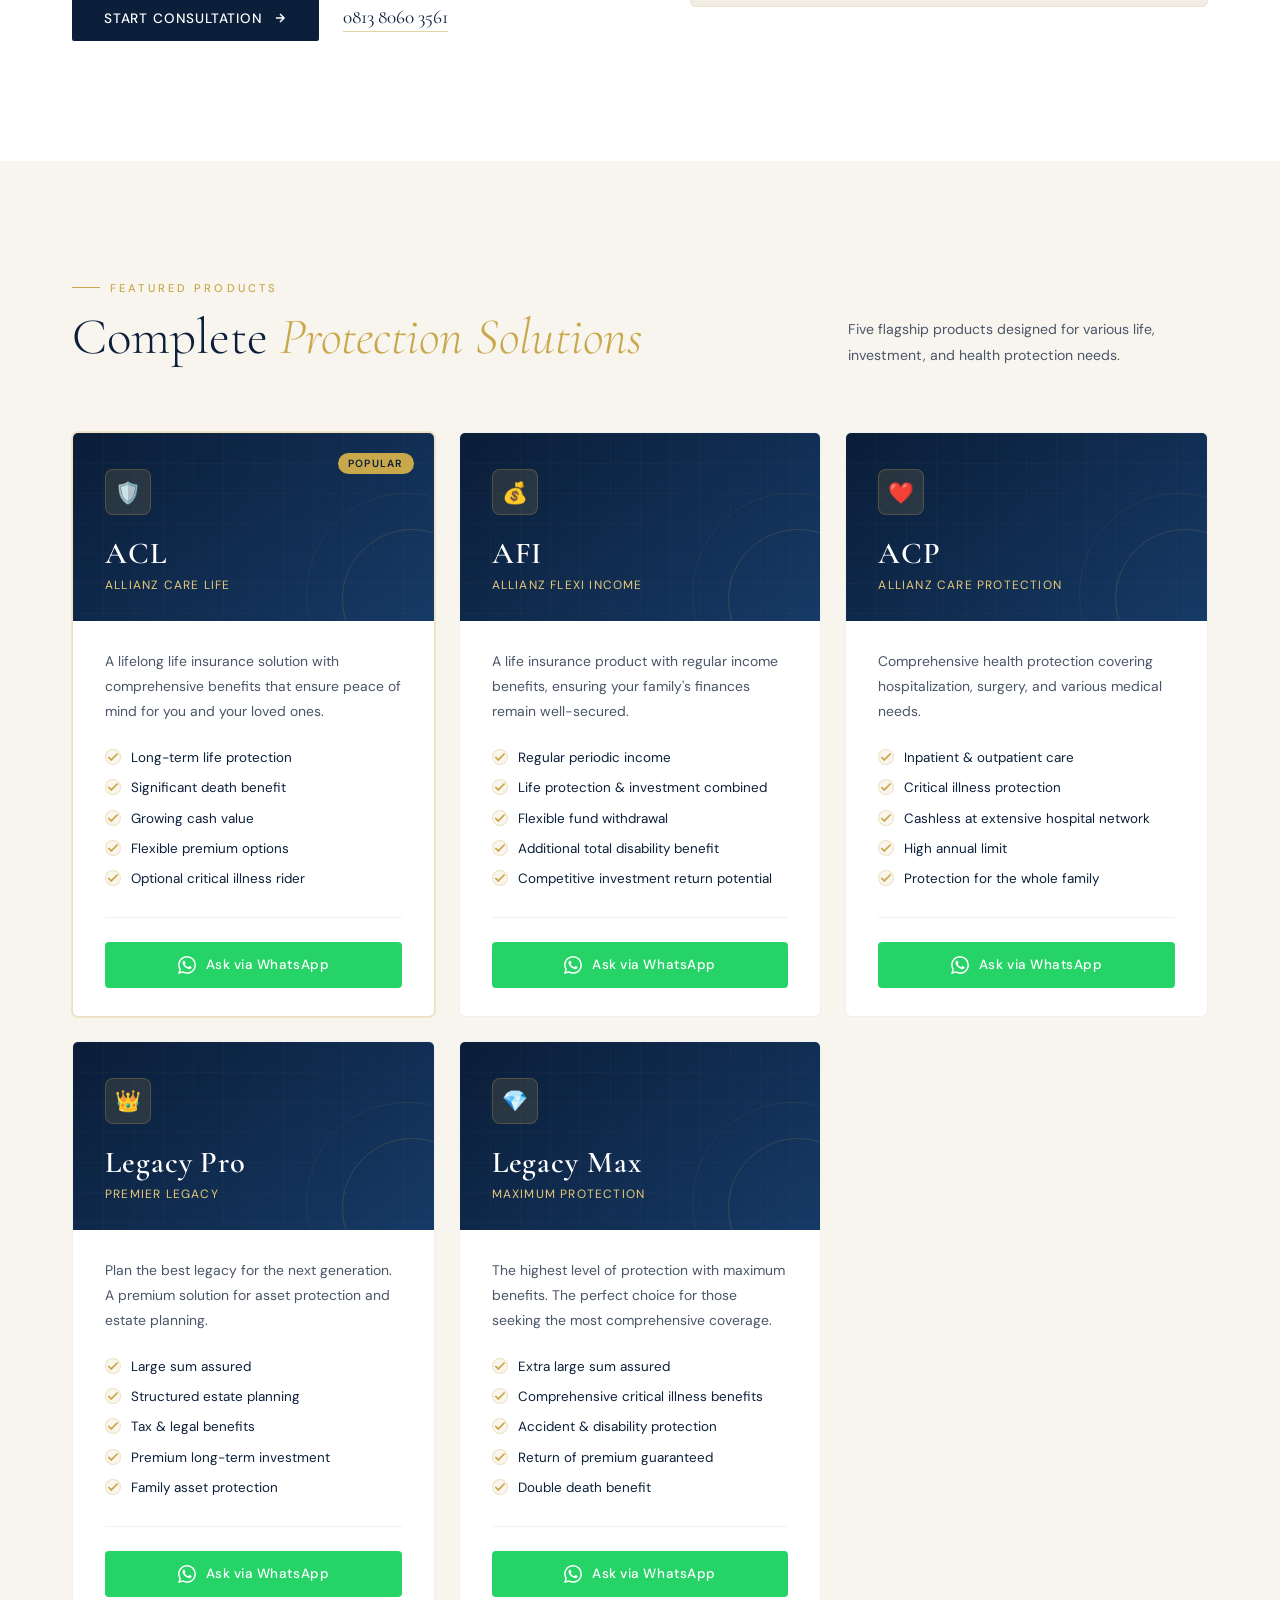
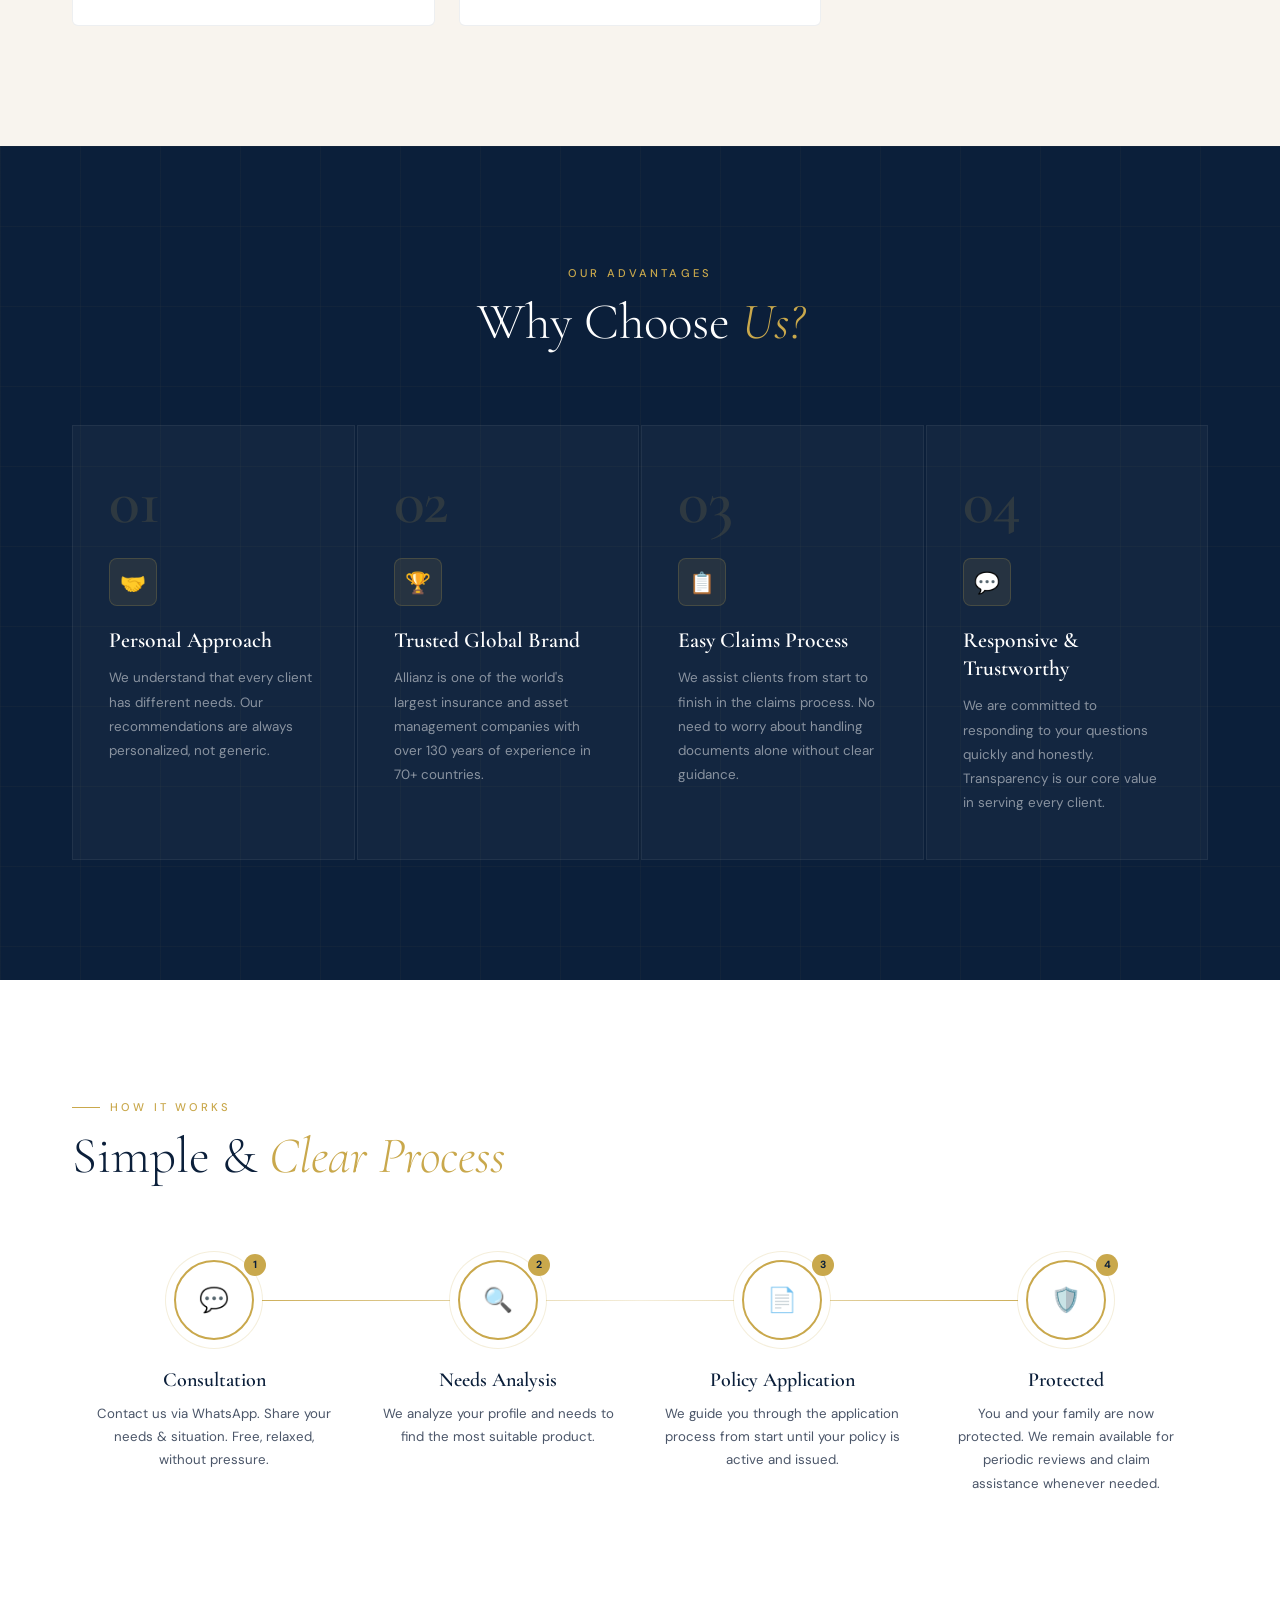
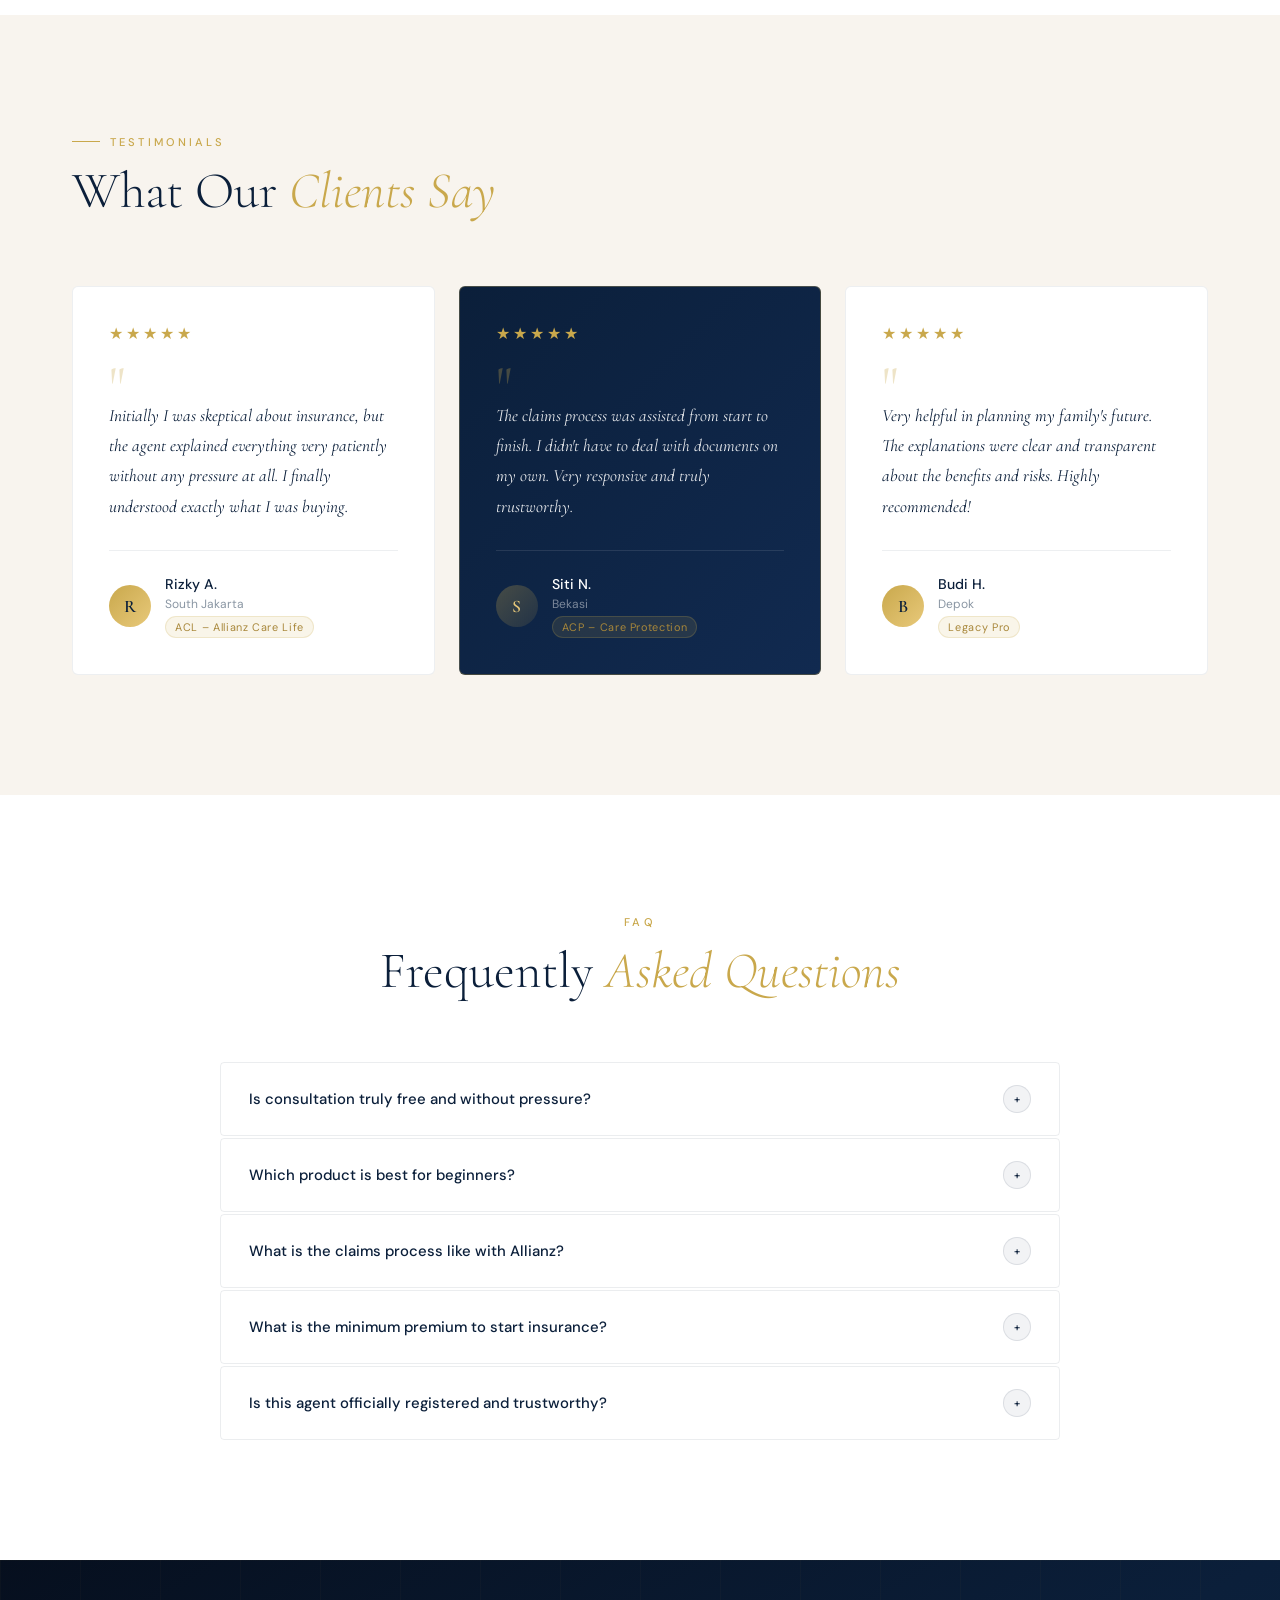
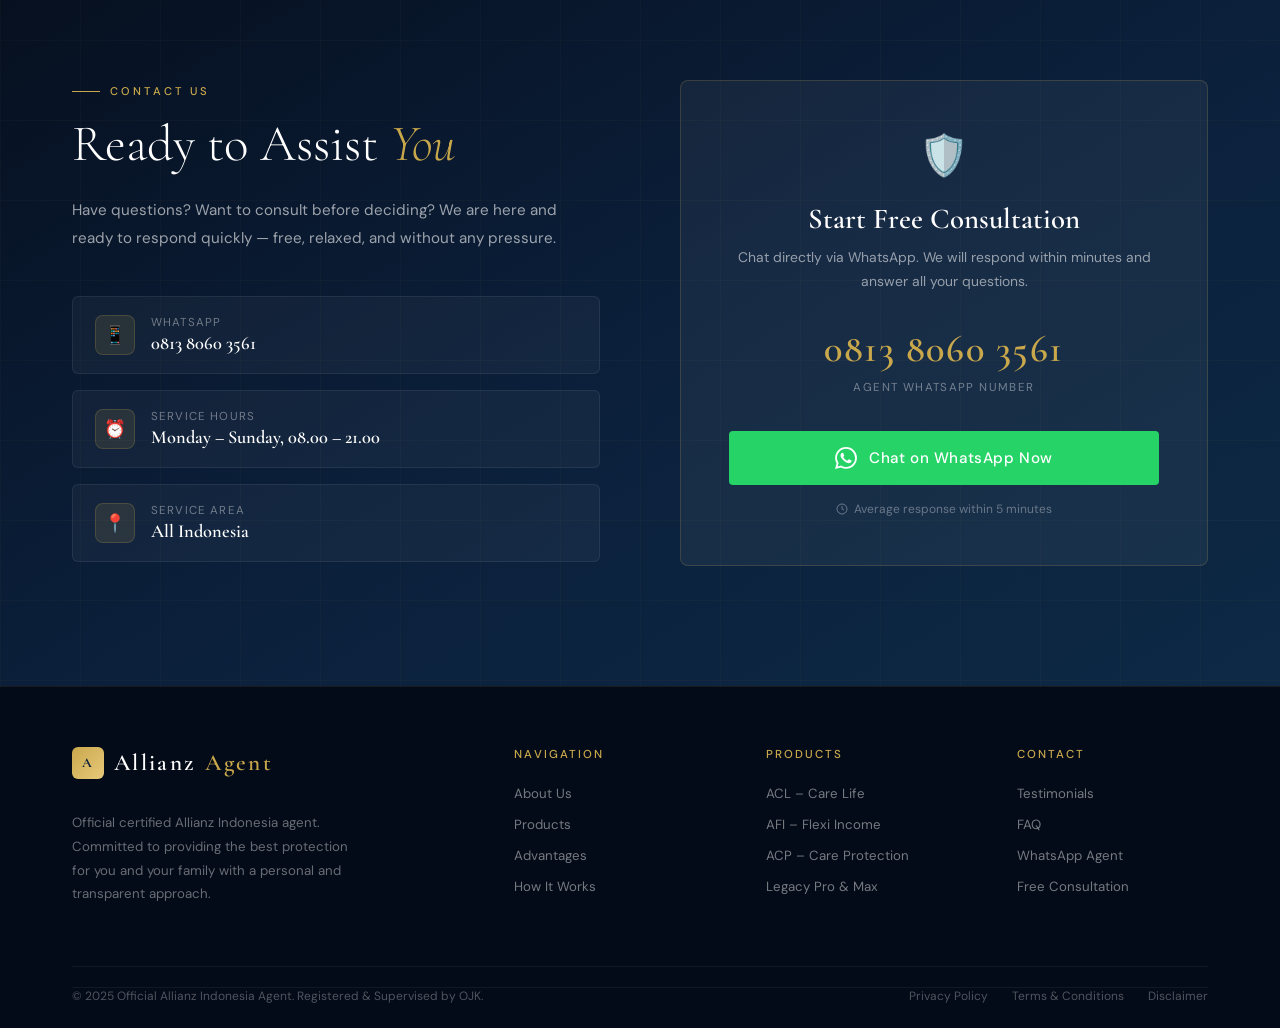
==== commit 1f3415c4: "update" ====
--- a/index.html
+++ b/index.html
@@ -1,21 +1,25 @@
 <!DOCTYPE html>
-<html lang="id">
+<html lang="en">
 <head>
-  <meta charset="UTF-8" />
+  <meta charset="UTF-8"/>
   <meta name="viewport" content="width=device-width, initial-scale=1.0"/>
-  <title>Allianz – Agen Resmi</title>
-  <link href="https://fonts.googleapis.com/css2?family=Cormorant+Garamond:ital,wght@0,300;0,400;0,600;1,300;1,400&family=DM+Sans:wght@300;400;500&display=swap" rel="stylesheet"/>
+  <title>Synergy — Officially Certified. Professionally Trusted.</title>
+  <link href="https://fonts.googleapis.com/css2?family=Cormorant+Garamond:ital,wght@0,300;0,400;0,600;1,300;1,400;1,600&family=DM+Sans:opsz,wght@9..40,300;9..40,400;9..40,500&display=swap" rel="stylesheet"/>
   <style>
     *, *::before, *::after { margin: 0; padding: 0; box-sizing: border-box; }
 
     :root {
       --navy:   #0B1F3A;
       --navy2:  #122848;
+      --navy3:  #0d2440;
       --gold:   #C9A84C;
       --gold2:  #E8C97A;
+      --gold3:  #a8873a;
       --cream:  #F8F4EE;
+      --cream2: #F2EDE4;
       --white:  #FFFFFF;
       --gray:   #8A96A3;
+      --text:   #4a5568;
       --light:  #EEF2F7;
     }
 
@@ -26,599 +30,1530 @@
       background: var(--cream);
       color: var(--navy);
       overflow-x: hidden;
-    }
-
-    /* ── NAV ── */
+      cursor: default;
+    }
+
+    /* ─── SCROLLBAR ─── */
+    ::-webkit-scrollbar { width: 6px; }
+    ::-webkit-scrollbar-track { background: var(--navy); }
+    ::-webkit-scrollbar-thumb { background: var(--gold); border-radius: 3px; }
+
+    /* ─── NAV ─── */
     nav {
-      position: fixed; top: 0; left: 0; right: 0; z-index: 100;
+      position: fixed; top: 0; left: 0; right: 0; z-index: 1000;
       display: flex; align-items: center; justify-content: space-between;
-      padding: 20px 60px;
-      background: rgba(11,31,58,0.96);
-      backdrop-filter: blur(12px);
-      border-bottom: 1px solid rgba(201,168,76,0.2);
-      transition: padding .3s;
-    }
-    nav.scrolled { padding: 14px 60px; }
-
+      padding: 22px 72px;
+      transition: all .4s ease;
+    }
+    nav.scrolled {
+      padding: 14px 72px;
+      background: rgba(8, 20, 40, 0.97);
+      backdrop-filter: blur(20px);
+      border-bottom: 1px solid rgba(201,168,76,.15);
+      box-shadow: 0 4px 40px rgba(0,0,0,.3);
+    }
     .nav-logo {
       font-family: 'Cormorant Garamond', serif;
-      font-size: 1.5rem; font-weight: 600; letter-spacing: .08em;
-      color: var(--white);
+      font-size: 1.45rem; font-weight: 600; letter-spacing: .1em;
+      color: var(--white); text-decoration: none;
+      display: flex; align-items: center; gap: 10px;
+    }
+    .nav-logo-icon {
+      width: 32px; height: 32px;
+      background: linear-gradient(135deg, var(--gold), var(--gold2));
+      border-radius: 6px;
+      display: flex; align-items: center; justify-content: center;
+      font-size: .85rem; color: var(--navy); font-weight: 700;
     }
     .nav-logo span { color: var(--gold); }
 
-    .nav-links { display: flex; gap: 36px; list-style: none; }
+    .nav-links { display: flex; gap: 40px; list-style: none; align-items: center; }
     .nav-links a {
-      color: rgba(255,255,255,.75);
-      text-decoration: none; font-size: .85rem; letter-spacing: .06em;
+      color: rgba(255,255,255,.7);
+      text-decoration: none; font-size: .82rem; letter-spacing: .07em;
       text-transform: uppercase; font-weight: 400;
-      transition: color .25s;
+      transition: color .25s; position: relative;
+    }
+    .nav-links a::after {
+      content: ''; position: absolute; bottom: -4px; left: 0; right: 0;
+      height: 1px; background: var(--gold); transform: scaleX(0);
+      transition: transform .3s; transform-origin: left;
     }
     .nav-links a:hover { color: var(--gold); }
+    .nav-links a:hover::after { transform: scaleX(1); }
 
     .nav-cta {
-      background: var(--gold); color: var(--navy) !important;
-      padding: 9px 22px; border-radius: 2px; font-weight: 500 !important;
-      transition: background .25s !important;
-    }
-    .nav-cta:hover { background: var(--gold2) !important; color: var(--navy) !important; }
-
-    /* ── HERO ── */
+      background: transparent !important;
+      border: 1px solid var(--gold) !important;
+      color: var(--gold) !important;
+      padding: 9px 24px; border-radius: 2px;
+      font-weight: 500 !important;
+      transition: all .25s !important;
+    }
+    .nav-cta::after { display: none !important; }
+    .nav-cta:hover {
+      background: var(--gold) !important;
+      color: var(--navy) !important;
+    }
+
+    /* ─── FLOATING WA ─── */
+    .wa-float {
+      position: fixed; bottom: 32px; right: 32px; z-index: 999;
+      width: 60px; height: 60px; border-radius: 50%;
+      background: #25D366;
+      display: flex; align-items: center; justify-content: center;
+      box-shadow: 0 8px 32px rgba(37,211,102,.4);
+      text-decoration: none;
+      animation: pulse-wa 2.5s ease-in-out infinite;
+      transition: transform .2s;
+    }
+    .wa-float:hover { transform: scale(1.1); }
+    .wa-float svg { width: 28px; height: 28px; fill: white; }
+    @keyframes pulse-wa {
+      0%, 100% { box-shadow: 0 8px 32px rgba(37,211,102,.4); }
+      50% { box-shadow: 0 8px 48px rgba(37,211,102,.7); }
+    }
+
+    /* ─── HERO ─── */
     .hero {
       min-height: 100vh;
-      background: linear-gradient(135deg, var(--navy) 0%, var(--navy2) 60%, #1a3a5c 100%);
-      display: flex; align-items: center; justify-content: center;
-      position: relative; overflow: hidden; text-align: center;
-      padding: 100px 20px 60px;
-    }
-
-    .hero-bg-lines {
+      background: linear-gradient(160deg, #060f1e 0%, var(--navy) 45%, #0f2a4a 100%);
+      display: flex; align-items: center;
+      position: relative; overflow: hidden;
+      padding: 120px 72px 80px;
+    }
+
+    .hero-grain {
+      position: absolute; inset: 0; pointer-events: none; opacity: .035;
+      background-image: url("data:image/svg+xml,%3Csvg viewBox='0 0 512 512' xmlns='http://www.w3.org/2000/svg'%3E%3Cfilter id='noise'%3E%3CfeTurbulence type='fractalNoise' baseFrequency='.9' numOctaves='4' stitchTiles='stitch'/%3E%3C/filter%3E%3Crect width='100%25' height='100%25' filter='url(%23noise)'/%3E%3C/svg%3E");
+      background-size: 200px 200px;
+    }
+
+    .hero-lines {
       position: absolute; inset: 0; pointer-events: none;
       background-image:
-        linear-gradient(rgba(201,168,76,.04) 1px, transparent 1px),
-        linear-gradient(90deg, rgba(201,168,76,.04) 1px, transparent 1px);
-      background-size: 60px 60px;
+        linear-gradient(rgba(201,168,76,.03) 1px, transparent 1px),
+        linear-gradient(90deg, rgba(201,168,76,.03) 1px, transparent 1px);
+      background-size: 80px 80px;
     }
 
     .hero-orb {
-      position: absolute; border-radius: 50%; filter: blur(80px); pointer-events: none;
+      position: absolute; border-radius: 50%; pointer-events: none;
     }
     .hero-orb-1 {
-      width: 500px; height: 500px;
+      width: 700px; height: 700px; top: -200px; right: -150px;
+      background: radial-gradient(circle, rgba(201,168,76,.08) 0%, transparent 65%);
+    }
+    .hero-orb-2 {
+      width: 500px; height: 500px; bottom: -150px; left: -100px;
+      background: radial-gradient(circle, rgba(20,80,140,.3) 0%, transparent 65%);
+    }
+    .hero-orb-3 {
+      width: 300px; height: 300px; top: 30%; right: 25%;
+      background: radial-gradient(circle, rgba(201,168,76,.05) 0%, transparent 65%);
+    }
+
+    .hero-inner {
+      position: relative; z-index: 2;
+      display: grid; grid-template-columns: 1fr 1fr;
+      gap: 80px; align-items: center; max-width: 1300px; width: 100%;
+    }
+
+    .hero-left {}
+    .hero-badge {
+      display: inline-flex; align-items: center; gap: 8px;
+      border: 1px solid rgba(201,168,76,.4);
+      background: rgba(201,168,76,.06);
+      color: var(--gold2); font-size: .72rem; letter-spacing: .22em;
+      text-transform: uppercase; padding: 8px 18px; border-radius: 100px;
+      margin-bottom: 32px;
+      animation: fadeUp .8s ease both;
+    }
+    .hero-badge-dot {
+      width: 6px; height: 6px; border-radius: 50%;
+      background: var(--gold); animation: blink 1.5s ease-in-out infinite;
+    }
+    @keyframes blink { 0%,100%{opacity:1} 50%{opacity:.3} }
+
+    .hero-title {
+      font-family: 'Cormorant Garamond', serif;
+      font-size: clamp(3rem, 5.5vw, 5.2rem);
+      font-weight: 300; line-height: 1.1; color: var(--white);
+      margin-bottom: 24px;
+      animation: fadeUp .9s ease .1s both;
+    }
+    .hero-title em { color: var(--gold); font-style: italic; display: block; }
+    .hero-title strong { font-weight: 600; }
+
+    .hero-sub {
+      font-size: .97rem; color: rgba(255,255,255,.6); line-height: 1.85;
+      max-width: 460px; margin-bottom: 44px;
+      animation: fadeUp .9s ease .2s both;
+    }
+
+    .hero-actions {
+      display: flex; gap: 14px; flex-wrap: wrap;
+      animation: fadeUp .9s ease .3s both;
+    }
+
+    .btn-gold {
+      background: linear-gradient(135deg, var(--gold), var(--gold2));
+      color: var(--navy); padding: 15px 38px; border-radius: 2px;
+      text-decoration: none; font-weight: 500; font-size: .88rem;
+      letter-spacing: .06em; text-transform: uppercase;
+      transition: all .3s; display: inline-flex; align-items: center; gap: 10px;
+      box-shadow: 0 4px 24px rgba(201,168,76,.25);
+    }
+    .btn-gold:hover {
+      transform: translateY(-2px);
+      box-shadow: 0 10px 36px rgba(201,168,76,.4);
+    }
+
+    .btn-ghost {
+      border: 1px solid rgba(255,255,255,.25);
+      color: rgba(255,255,255,.8); padding: 15px 38px; border-radius: 2px;
+      text-decoration: none; font-size: .88rem; letter-spacing: .06em;
+      text-transform: uppercase;
+      transition: all .3s;
+    }
+    .btn-ghost:hover {
+      border-color: rgba(201,168,76,.6);
+      background: rgba(201,168,76,.06);
+      color: var(--gold2);
+    }
+
+    /* Hero right card */
+    .hero-right {
+      animation: fadeUp .9s ease .35s both;
+      position: relative;
+    }
+    .hero-card {
+      background: rgba(255,255,255,.04);
+      border: 1px solid rgba(201,168,76,.2);
+      border-radius: 8px; padding: 40px;
+      backdrop-filter: blur(10px);
+    }
+    .hero-card-header {
+      display: flex; align-items: center; gap: 16px; margin-bottom: 32px;
+      padding-bottom: 24px; border-bottom: 1px solid rgba(255,255,255,.08);
+    }
+    .hero-card-icon {
+      width: 52px; height: 52px;
+      background: linear-gradient(135deg, var(--gold), var(--gold2));
+      border-radius: 10px;
+      display: flex; align-items: center; justify-content: center;
+      font-size: 1.4rem; color: var(--navy); flex-shrink: 0;
+    }
+    .hero-card-title {
+      font-family: 'Cormorant Garamond', serif;
+      font-size: 1.3rem; color: var(--white); font-weight: 600;
+    }
+    .hero-card-sub { font-size: .78rem; color: rgba(255,255,255,.45); margin-top: 3px; letter-spacing: .05em; }
+
+    .hero-card-stats {
+      display: grid; grid-template-columns: 1fr 1fr;
+      gap: 16px; margin-bottom: 28px;
+    }
+    .hcs-item {
+      background: rgba(255,255,255,.04);
+      border: 1px solid rgba(255,255,255,.07);
+      border-radius: 6px; padding: 18px;
+    }
+    .hcs-num {
+      font-family: 'Cormorant Garamond', serif;
+      font-size: 2rem; color: var(--gold); font-weight: 600; line-height: 1;
+    }
+    .hcs-label { font-size: .72rem; color: rgba(255,255,255,.45); margin-top: 6px; letter-spacing: .08em; text-transform: uppercase; }
+
+    .hero-card-products { display: flex; flex-direction: column; gap: 10px; }
+    .hcp-item {
+      display: flex; align-items: center; justify-content: space-between;
+      padding: 12px 16px;
+      background: rgba(255,255,255,.03);
+      border: 1px solid rgba(255,255,255,.06);
+      border-radius: 6px;
+    }
+    .hcp-left { display: flex; align-items: center; gap: 10px; font-size: .84rem; color: rgba(255,255,255,.8); }
+    .hcp-dot { width: 8px; height: 8px; border-radius: 50%; background: var(--gold); flex-shrink: 0; }
+    .hcp-badge {
+      font-size: .68rem; color: var(--gold); background: rgba(201,168,76,.12);
+      padding: 3px 8px; border-radius: 100px; letter-spacing: .06em;
+    }
+
+    /* ─── TRUST BAR ─── */
+    .trust-bar {
+      background: var(--navy2);
+      border-top: 1px solid rgba(201,168,76,.12);
+      border-bottom: 1px solid rgba(201,168,76,.12);
+      padding: 20px 72px;
+      display: flex; align-items: center; justify-content: center;
+      gap: 60px; flex-wrap: wrap;
+    }
+    .trust-item {
+      display: flex; align-items: center; gap: 10px;
+      color: rgba(255,255,255,.55); font-size: .78rem; letter-spacing: .08em; text-transform: uppercase;
+    }
+    .trust-item svg { color: var(--gold); flex-shrink: 0; }
+
+    /* ─── SECTIONS COMMON ─── */
+    .section-wrap { max-width: 1280px; margin: 0 auto; }
+    .section-label {
+      font-size: .7rem; letter-spacing: .28em; text-transform: uppercase;
+      color: var(--gold); font-weight: 500; margin-bottom: 12px;
+      display: flex; align-items: center; gap: 10px;
+    }
+    .section-label::before {
+      content: ''; width: 28px; height: 1px; background: var(--gold); flex-shrink: 0;
+    }
+    .section-title {
+      font-family: 'Cormorant Garamond', serif;
+      font-size: clamp(2.2rem, 4vw, 3.2rem); font-weight: 300; line-height: 1.2;
+      color: var(--navy);
+    }
+    .section-title em { font-style: italic; color: var(--gold); }
+    .section-title-white { color: var(--white); }
+
+    /* ─── ABOUT ─── */
+    #about { background: var(--white); padding: 120px 72px; }
+    .about-grid {
+      display: grid; grid-template-columns: 1fr 1fr;
+      gap: 100px; align-items: center; max-width: 1280px; margin: 0 auto;
+    }
+
+    .about-left {}
+    .about-desc { font-size: .95rem; color: var(--text); line-height: 1.9; margin-bottom: 16px; }
+
+    .about-perks {
+      list-style: none; margin-top: 36px;
+      display: grid; grid-template-columns: 1fr 1fr; gap: 16px;
+    }
+    .about-perks li {
+      display: flex; align-items: flex-start; gap: 12px;
+      font-size: .87rem; color: var(--navy); line-height: 1.5;
+    }
+    .perk-icon {
+      width: 32px; height: 32px; border-radius: 6px;
+      background: rgba(201,168,76,.1); border: 1px solid rgba(201,168,76,.2);
+      display: flex; align-items: center; justify-content: center;
+      flex-shrink: 0; font-size: .9rem; margin-top: 2px;
+    }
+
+    .about-cta-row {
+      display: flex; align-items: center; gap: 24px; margin-top: 44px;
+    }
+    .btn-navy {
+      background: var(--navy); color: var(--white);
+      padding: 14px 32px; border-radius: 2px; text-decoration: none;
+      font-size: .85rem; font-weight: 500; letter-spacing: .06em; text-transform: uppercase;
+      transition: all .3s;
+      display: inline-flex; align-items: center; gap: 10px;
+    }
+    .btn-navy:hover { background: var(--navy2); transform: translateY(-2px); box-shadow: 0 8px 28px rgba(11,31,58,.25); }
+    .about-phone-link {
+      font-family: 'Cormorant Garamond', serif;
+      font-size: 1.2rem; color: var(--navy); text-decoration: none;
+      border-bottom: 1px solid rgba(201,168,76,.5); padding-bottom: 2px;
+      transition: color .25s, border-color .25s;
+    }
+    .about-phone-link:hover { color: var(--gold3); border-color: var(--gold3); }
+
+    .about-right {}
+    .about-visual-wrap { position: relative; }
+
+    .about-main-card {
+      background: linear-gradient(140deg, var(--navy) 0%, #112a50 100%);
+      border-radius: 8px; padding: 48px;
+      border: 1px solid rgba(201,168,76,.15);
+      position: relative; overflow: hidden;
+    }
+    .about-main-card::before {
+      content: '';
+      position: absolute; top: -60px; right: -60px;
+      width: 250px; height: 250px; border-radius: 50%;
       background: radial-gradient(circle, rgba(201,168,76,.12), transparent 70%);
-      top: -100px; right: -100px;
-    }
-    .hero-orb-2 {
-      width: 400px; height: 400px;
-      background: radial-gradient(circle, rgba(26,90,140,.25), transparent 70%);
-      bottom: -80px; left: -80px;
-    }
-
-    .hero-content { position: relative; z-index: 2; max-width: 760px; }
-
-    .hero-badge {
-      display: inline-block;
-      border: 1px solid rgba(201,168,76,.5);
-      color: var(--gold); font-size: .75rem; letter-spacing: .2em;
-      text-transform: uppercase; padding: 7px 20px; border-radius: 100px;
-      margin-bottom: 28px;
-      animation: fadeUp .8s ease both;
-    }
-
-    .hero-title {
-      font-family: 'Cormorant Garamond', serif;
-      font-size: clamp(2.8rem, 6vw, 5rem);
-      font-weight: 300; line-height: 1.15; color: var(--white);
-      margin-bottom: 22px;
-      animation: fadeUp .9s ease .1s both;
-    }
-    .hero-title em { color: var(--gold); font-style: italic; }
-
-    .hero-sub {
-      font-size: 1rem; color: rgba(255,255,255,.65); line-height: 1.75;
-      max-width: 520px; margin: 0 auto 40px;
-      animation: fadeUp .9s ease .2s both;
-    }
-
-    .hero-btns {
-      display: flex; gap: 16px; justify-content: center; flex-wrap: wrap;
-      animation: fadeUp .9s ease .3s both;
-    }
-
-    .btn-primary {
-      background: var(--gold); color: var(--navy);
-      padding: 14px 36px; border-radius: 2px; text-decoration: none;
-      font-weight: 500; font-size: .9rem; letter-spacing: .04em;
-      transition: background .25s, transform .2s, box-shadow .2s;
-      display: inline-flex; align-items: center; gap: 8px;
-    }
-    .btn-primary:hover {
-      background: var(--gold2); transform: translateY(-2px);
-      box-shadow: 0 8px 24px rgba(201,168,76,.3);
-    }
-
-    .btn-outline {
-      border: 1px solid rgba(255,255,255,.35); color: var(--white);
-      padding: 14px 36px; border-radius: 2px; text-decoration: none;
-      font-size: .9rem; letter-spacing: .04em;
-      transition: border-color .25s, background .25s;
-    }
-    .btn-outline:hover { border-color: var(--gold); background: rgba(201,168,76,.08); }
-
-    .hero-stats {
-      display: flex; gap: 48px; justify-content: center; flex-wrap: wrap;
-      margin-top: 64px; padding-top: 40px;
-      border-top: 1px solid rgba(255,255,255,.1);
-      animation: fadeUp .9s ease .4s both;
-    }
-    .stat-num {
-      font-family: 'Cormorant Garamond', serif;
-      font-size: 2.2rem; color: var(--gold); font-weight: 600;
-    }
-    .stat-label { font-size: .78rem; color: rgba(255,255,255,.5); letter-spacing: .1em; text-transform: uppercase; margin-top: 4px; }
-
-    /* ── SECTION COMMON ── */
-    section { padding: 100px 40px; }
-    .section-label {
-      font-size: .72rem; letter-spacing: .25em; text-transform: uppercase;
-      color: var(--gold); font-weight: 500; margin-bottom: 14px;
-    }
-    .section-title {
-      font-family: 'Cormorant Garamond', serif;
-      font-size: clamp(2rem, 4vw, 3rem); font-weight: 300; line-height: 1.25;
-      color: var(--navy);
-    }
-    .section-title em { font-style: italic; color: var(--gold); }
-
-    /* ── ABOUT ── */
-    #about {
-      background: var(--white);
-      display: grid; grid-template-columns: 1fr 1fr; gap: 80px;
-      align-items: center; max-width: 1200px; margin: 0 auto;
-      padding: 100px 80px;
-    }
-
-    .about-visual { position: relative; }
-    .about-card-main {
-      background: linear-gradient(135deg, var(--navy), var(--navy2));
-      border-radius: 4px; padding: 48px 40px;
-      color: white; position: relative; overflow: hidden;
-    }
-    .about-card-main::before {
+    }
+    .about-main-card::after {
       content: '';
-      position: absolute; top: -40px; right: -40px;
-      width: 200px; height: 200px; border-radius: 50%;
-      background: radial-gradient(circle, rgba(201,168,76,.2), transparent 70%);
+      position: absolute; bottom: -40px; left: -40px;
+      width: 180px; height: 180px; border-radius: 50%;
+      border: 1px solid rgba(201,168,76,.1);
+    }
+
+    .about-quote-mark {
+      font-family: 'Cormorant Garamond', serif;
+      font-size: 5rem; color: var(--gold); line-height: .8;
+      opacity: .4; margin-bottom: -16px;
     }
     .about-quote {
       font-family: 'Cormorant Garamond', serif;
-      font-size: 1.4rem; font-style: italic; line-height: 1.6;
-      color: rgba(255,255,255,.9); margin-bottom: 24px;
-    }
-    .about-agent { display: flex; align-items: center; gap: 14px; }
-    .agent-avatar {
-      width: 48px; height: 48px; border-radius: 50%;
+      font-size: 1.35rem; font-style: italic; line-height: 1.65;
+      color: rgba(255,255,255,.9); margin-bottom: 32px; position: relative; z-index: 1;
+    }
+
+    .about-agent-row {
+      display: flex; align-items: center; gap: 14px;
+      padding-top: 24px; border-top: 1px solid rgba(255,255,255,.08);
+      position: relative; z-index: 1;
+    }
+    .agent-av {
+      width: 46px; height: 46px; border-radius: 50%;
       background: linear-gradient(135deg, var(--gold), var(--gold2));
       display: flex; align-items: center; justify-content: center;
-      font-family: 'Cormorant Garamond', serif; font-size: 1.3rem;
+      font-family: 'Cormorant Garamond', serif; font-size: 1.2rem;
       color: var(--navy); font-weight: 600;
     }
-    .agent-name { font-weight: 500; font-size: .9rem; }
-    .agent-title { font-size: .78rem; color: rgba(255,255,255,.55); margin-top: 2px; }
-
-    .about-badge-float {
-      position: absolute; bottom: -20px; right: -20px;
+    .agent-name { font-weight: 500; font-size: .88rem; color: var(--white); }
+    .agent-role { font-size: .75rem; color: rgba(255,255,255,.45); margin-top: 3px; letter-spacing: .06em; }
+
+    .about-badge-side {
+      position: absolute; bottom: -24px; right: -24px;
+      background: linear-gradient(135deg, var(--gold), var(--gold2));
+      color: var(--navy); border-radius: 8px; padding: 20px 28px;
+      box-shadow: 0 16px 40px rgba(201,168,76,.35);
+      text-align: center;
+    }
+    .abs-num {
+      font-family: 'Cormorant Garamond', serif;
+      font-size: 2.4rem; font-weight: 700; line-height: 1;
+    }
+    .abs-label {
+      font-size: .65rem; font-weight: 500; letter-spacing: .1em;
+      opacity: .75; text-transform: uppercase; margin-top: 4px;
+    }
+
+    .about-cert-strip {
+      display: flex; align-items: center; gap: 12px;
+      margin-top: 48px; padding: 16px 20px;
+      background: var(--cream2); border-radius: 6px;
+      border: 1px solid rgba(201,168,76,.15);
+    }
+    .cert-icon { font-size: 1.5rem; }
+    .cert-text { font-size: .8rem; color: var(--text); line-height: 1.5; }
+    .cert-text strong { color: var(--navy); }
+
+    /* ─── PRODUCTS ─── */
+    #products { padding: 120px 72px; background: var(--cream); }
+    .products-header { margin-bottom: 64px; }
+    .products-header-inner {
+      display: flex; align-items: flex-end; justify-content: space-between; flex-wrap: wrap; gap: 24px;
+    }
+
+    .products-grid {
+      display: grid; grid-template-columns: repeat(3, 1fr);
+      gap: 24px;
+    }
+    .products-grid .product-card:nth-child(4) { grid-column: 1 / 2; }
+    .products-grid .product-card:nth-child(5) { grid-column: 2 / 3; }
+
+    .product-card {
+      background: var(--white); border-radius: 6px;
+      border: 1px solid rgba(11,31,58,.07);
+      overflow: hidden; position: relative;
+      transition: transform .35s ease, box-shadow .35s ease;
+      display: flex; flex-direction: column;
+    }
+    .product-card:hover {
+      transform: translateY(-8px);
+      box-shadow: 0 24px 60px rgba(11,31,58,.13);
+    }
+    .product-card.featured {
+      border-color: rgba(201,168,76,.35);
+      box-shadow: 0 0 0 1px rgba(201,168,76,.2);
+    }
+    .featured-ribbon {
+      position: absolute; top: 20px; right: 20px; z-index: 2;
       background: var(--gold); color: var(--navy);
-      padding: 16px 24px; border-radius: 4px;
-      font-family: 'Cormorant Garamond', serif;
-      font-size: 1.8rem; font-weight: 600; line-height: 1;
-      box-shadow: 0 12px 32px rgba(201,168,76,.3);
-    }
-    .about-badge-float small {
-      font-family: 'DM Sans', sans-serif; font-size: .65rem;
-      display: block; font-weight: 400; letter-spacing: .1em; opacity: .8;
-    }
-
-    .about-text .section-title { margin-bottom: 20px; }
-    .about-desc { color: #5a6a7a; line-height: 1.85; font-size: .95rem; margin-bottom: 14px; }
-    .about-perks { list-style: none; margin-top: 28px; display: flex; flex-direction: column; gap: 12px; }
-    .about-perks li { display: flex; align-items: center; gap: 12px; font-size: .9rem; color: var(--navy); }
-    .perk-dot { width: 8px; height: 8px; border-radius: 50%; background: var(--gold); flex-shrink: 0; }
-
-    /* ── PRODUCTS ── */
-    #products { background: var(--cream); max-width: 100%; }
-    .products-header { text-align: center; margin-bottom: 64px; }
-
-    .products-grid {
-      display: grid;
-      grid-template-columns: repeat(auto-fit, minmax(300px, 1fr));
-      gap: 24px; max-width: 1200px; margin: 0 auto;
-    }
-
-    .product-card {
-      background: var(--white); border-radius: 4px;
-      overflow: hidden; position: relative;
-      border: 1px solid rgba(11,31,58,.08);
-      transition: transform .3s, box-shadow .3s;
-    }
-    .product-card:hover {
-      transform: translateY(-6px);
-      box-shadow: 0 20px 48px rgba(11,31,58,.12);
-    }
-
-    .card-top {
-      background: linear-gradient(135deg, var(--navy) 0%, #163760 100%);
+      font-size: .65rem; letter-spacing: .12em; text-transform: uppercase;
+      padding: 4px 10px; border-radius: 100px; font-weight: 600;
+    }
+
+    .card-header {
+      background: linear-gradient(140deg, #0a1d38 0%, #163a66 100%);
       padding: 36px 32px 28px; position: relative; overflow: hidden;
     }
-    .card-top::after {
-      content: '';
-      position: absolute; bottom: -24px; right: -24px;
-      width: 100px; height: 100px; border-radius: 50%;
-      border: 1px solid rgba(201,168,76,.25);
-    }
-    .card-top::before {
-      content: '';
+    .card-header-deco {
+      position: absolute; inset: 0; pointer-events: none;
+      background-image: linear-gradient(rgba(201,168,76,.03) 1px, transparent 1px),
+        linear-gradient(90deg, rgba(201,168,76,.03) 1px, transparent 1px);
+      background-size: 30px 30px;
+    }
+    .card-header-circle {
       position: absolute; bottom: -48px; right: -48px;
       width: 140px; height: 140px; border-radius: 50%;
-      border: 1px solid rgba(201,168,76,.12);
-    }
-
-    .card-icon {
-      width: 44px; height: 44px; border-radius: 8px;
-      background: rgba(201,168,76,.18); display: flex;
-      align-items: center; justify-content: center; margin-bottom: 20px;
-      font-size: 1.3rem;
-    }
-
-    .card-name {
-      font-family: 'Cormorant Garamond', serif;
-      font-size: 1.7rem; font-weight: 600; color: var(--white);
-      letter-spacing: .03em;
-    }
-    .card-tagline { font-size: .8rem; color: var(--gold); margin-top: 4px; letter-spacing: .08em; text-transform: uppercase; }
-
-    .card-body { padding: 28px 32px; }
-    .card-desc { font-size: .88rem; color: #5a6a7a; line-height: 1.75; margin-bottom: 20px; }
-
-    .card-features { list-style: none; display: flex; flex-direction: column; gap: 9px; margin-bottom: 28px; }
-    .card-features li { font-size: .83rem; color: var(--navy); display: flex; align-items: center; gap: 9px; }
-    .card-features li::before { content: '✦'; color: var(--gold); font-size: .6rem; flex-shrink: 0; }
-
-    .card-divider { height: 1px; background: rgba(11,31,58,.07); margin-bottom: 24px; }
+      border: 1px solid rgba(201,168,76,.18);
+    }
+    .card-header-circle2 {
+      position: absolute; bottom: -72px; right: -72px;
+      width: 200px; height: 200px; border-radius: 50%;
+      border: 1px solid rgba(201,168,76,.08);
+    }
+
+    .card-icon-wrap {
+      width: 46px; height: 46px; border-radius: 8px;
+      background: rgba(201,168,76,.15); border: 1px solid rgba(201,168,76,.25);
+      display: flex; align-items: center; justify-content: center;
+      margin-bottom: 20px; font-size: 1.3rem; position: relative; z-index: 1;
+    }
+    .card-product-name {
+      font-family: 'Cormorant Garamond', serif;
+      font-size: 1.9rem; color: var(--white); font-weight: 600;
+      letter-spacing: .03em; position: relative; z-index: 1;
+    }
+    .card-product-full {
+      font-size: .75rem; color: var(--gold2); letter-spacing: .1em;
+      text-transform: uppercase; margin-top: 5px; position: relative; z-index: 1;
+    }
+
+    .card-body {
+      padding: 28px 32px; flex: 1; display: flex; flex-direction: column;
+    }
+    .card-desc { font-size: .87rem; color: var(--text); line-height: 1.8; margin-bottom: 24px; }
+
+    .card-features { list-style: none; display: flex; flex-direction: column; gap: 10px; margin-bottom: 28px; flex: 1; }
+    .card-features li {
+      display: flex; align-items: flex-start; gap: 10px;
+      font-size: .84rem; color: var(--navy); line-height: 1.5;
+    }
+    .card-features li::before {
+      content: '';
+      width: 16px; height: 16px; border-radius: 50%;
+      background: rgba(201,168,76,.15); border: 1px solid rgba(201,168,76,.3);
+      flex-shrink: 0; margin-top: 1px;
+      display: flex; align-items: center; justify-content: center;
+      position: relative;
+    }
+    .card-features li::before { background: url("data:image/svg+xml,%3Csvg xmlns='http://www.w3.org/2000/svg' width='10' height='10' viewBox='0 0 24 24' fill='none' stroke='%23C9A84C' stroke-width='3'%3E%3Cpolyline points='20,6 9,17 4,12'/%3E%3C/svg%3E") center/contain no-repeat, rgba(201,168,76,.1); border: 1px solid rgba(201,168,76,.25); border-radius: 50%; }
+
+    .card-divider { height: 1px; background: rgba(11,31,58,.06); margin-bottom: 24px; }
 
     .btn-wa {
       display: flex; align-items: center; justify-content: center; gap: 10px;
-      width: 100%; padding: 14px;
-      background: #25D366; color: white;
-      text-decoration: none; border-radius: 2px; font-weight: 500; font-size: .88rem;
-      transition: background .25s, transform .2s, box-shadow .2s;
-      letter-spacing: .03em;
+      width: 100%; padding: 14px 20px;
+      background: #25D366; color: white; text-decoration: none;
+      border-radius: 4px; font-weight: 500; font-size: .84rem; letter-spacing: .04em;
+      transition: all .25s;
     }
     .btn-wa:hover {
-      background: #1ebe5d; transform: translateY(-1px);
+      background: #20c55e; transform: translateY(-1px);
       box-shadow: 0 6px 20px rgba(37,211,102,.3);
     }
-    .btn-wa svg { width: 18px; height: 18px; }
-
-    /* ── CONTACT ── */
+    .btn-wa svg { width: 18px; height: 18px; flex-shrink: 0; }
+
+    /* ─── WHY US ─── */
+    #why { background: var(--navy); padding: 120px 72px; position: relative; overflow: hidden; }
+    .why-bg-lines {
+      position: absolute; inset: 0; pointer-events: none;
+      background-image:
+        linear-gradient(rgba(201,168,76,.035) 1px, transparent 1px),
+        linear-gradient(90deg, rgba(201,168,76,.035) 1px, transparent 1px);
+      background-size: 80px 80px;
+    }
+    .why-inner { position: relative; z-index: 2; max-width: 1280px; margin: 0 auto; }
+    .why-header { text-align: center; margin-bottom: 72px; }
+    .why-header .section-label { justify-content: center; }
+    .why-header .section-label::before { display: none; }
+
+    .why-grid { display: grid; grid-template-columns: repeat(4, 1fr); gap: 2px; }
+    .why-item {
+      background: rgba(255,255,255,.03);
+      border: 1px solid rgba(255,255,255,.06);
+      padding: 44px 36px; position: relative;
+      transition: background .3s;
+    }
+    .why-item:hover { background: rgba(201,168,76,.06); }
+
+    .why-item-num {
+      font-family: 'Cormorant Garamond', serif;
+      font-size: 4rem; font-weight: 600; color: rgba(201,168,76,.15);
+      line-height: 1; margin-bottom: 24px; letter-spacing: -.02em;
+    }
+    .why-item-icon {
+      width: 48px; height: 48px; border-radius: 8px;
+      background: rgba(201,168,76,.1); border: 1px solid rgba(201,168,76,.2);
+      display: flex; align-items: center; justify-content: center;
+      font-size: 1.3rem; margin-bottom: 20px;
+    }
+    .why-item-title {
+      font-family: 'Cormorant Garamond', serif;
+      font-size: 1.35rem; color: var(--white); font-weight: 600;
+      margin-bottom: 12px; line-height: 1.3;
+    }
+    .why-item-desc { font-size: .84rem; color: rgba(255,255,255,.5); line-height: 1.8; }
+
+    /* ─── PROCESS ─── */
+    #process { background: var(--white); padding: 120px 72px; }
+    .process-inner { max-width: 1280px; margin: 0 auto; }
+    .process-header { margin-bottom: 72px; }
+    .process-steps {
+      display: grid; grid-template-columns: repeat(4, 1fr);
+      position: relative;
+    }
+    .process-steps::before {
+      content: '';
+      position: absolute; top: 40px; left: calc(12.5%); right: calc(12.5%);
+      height: 1px; background: linear-gradient(90deg, var(--gold), rgba(201,168,76,.2), var(--gold));
+      z-index: 0;
+    }
+    .process-step {
+      text-align: center; padding: 0 24px; position: relative; z-index: 1;
+    }
+    .step-circle {
+      width: 80px; height: 80px; border-radius: 50%;
+      background: var(--white); border: 2px solid var(--gold);
+      display: flex; align-items: center; justify-content: center;
+      margin: 0 auto 28px; font-size: 1.5rem;
+      box-shadow: 0 0 0 8px var(--white), 0 0 0 9px rgba(201,168,76,.2);
+      transition: all .3s;
+    }
+    .process-step:hover .step-circle {
+      background: var(--navy); transform: scale(1.05);
+    }
+    .step-num {
+      position: absolute; top: -6px; right: calc(50% - 52px);
+      width: 22px; height: 22px; border-radius: 50%;
+      background: var(--gold); color: var(--navy);
+      font-size: .65rem; font-weight: 700;
+      display: flex; align-items: center; justify-content: center;
+    }
+    .step-title {
+      font-family: 'Cormorant Garamond', serif;
+      font-size: 1.25rem; font-weight: 600; color: var(--navy); margin-bottom: 10px;
+    }
+    .step-desc { font-size: .83rem; color: var(--text); line-height: 1.75; }
+
+    /* ─── TESTIMONIALS ─── */
+    #testimonials { background: var(--cream); padding: 120px 72px; }
+    .testi-inner { max-width: 1280px; margin: 0 auto; }
+    .testi-header { margin-bottom: 64px; }
+
+    .testi-grid { display: grid; grid-template-columns: repeat(3, 1fr); gap: 24px; }
+
+    .testi-card {
+      background: var(--white); border-radius: 6px;
+      border: 1px solid rgba(11,31,58,.07);
+      padding: 36px; position: relative;
+      transition: transform .3s, box-shadow .3s;
+    }
+    .testi-card:hover {
+      transform: translateY(-5px);
+      box-shadow: 0 16px 48px rgba(11,31,58,.1);
+    }
+    .testi-card.featured-testi {
+      border-color: rgba(201,168,76,.3);
+      background: linear-gradient(135deg, var(--navy) 0%, #112a50 100%);
+    }
+
+    .testi-stars { display: flex; gap: 3px; margin-bottom: 20px; }
+    .star { color: var(--gold); font-size: 1rem; }
+
+    .testi-quote-mark {
+      font-family: 'Cormorant Garamond', serif;
+      font-size: 3.5rem; color: var(--gold); opacity: .3;
+      line-height: .8; margin-bottom: -8px;
+    }
+    .testi-text {
+      font-family: 'Cormorant Garamond', serif;
+      font-size: 1.08rem; font-style: italic; line-height: 1.75;
+      color: var(--navy); margin-bottom: 28px;
+    }
+    .featured-testi .testi-text { color: rgba(255,255,255,.9); }
+
+    .testi-divider { height: 1px; background: rgba(11,31,58,.07); margin-bottom: 24px; }
+    .featured-testi .testi-divider { background: rgba(255,255,255,.1); }
+
+    .testi-author { display: flex; align-items: center; gap: 14px; }
+    .testi-av {
+      width: 42px; height: 42px; border-radius: 50%; flex-shrink: 0;
+      display: flex; align-items: center; justify-content: center;
+      font-family: 'Cormorant Garamond', serif; font-size: 1.1rem; font-weight: 600;
+    }
+    .testi-name { font-weight: 500; font-size: .88rem; color: var(--navy); }
+    .featured-testi .testi-name { color: var(--white); }
+    .testi-city { font-size: .75rem; color: var(--gray); margin-top: 3px; }
+    .featured-testi .testi-city { color: rgba(255,255,255,.45); }
+    .testi-product {
+      font-size: .68rem; background: rgba(201,168,76,.12); color: var(--gold3);
+      padding: 3px 9px; border-radius: 100px; margin-top: 4px;
+      display: inline-block; letter-spacing: .06em; border: 1px solid rgba(201,168,76,.2);
+    }
+
+    /* ─── FAQ ─── */
+    #faq { background: var(--white); padding: 120px 72px; }
+    .faq-inner {
+      max-width: 840px; margin: 0 auto;
+    }
+    .faq-header { text-align: center; margin-bottom: 60px; }
+    .faq-header .section-label { justify-content: center; }
+    .faq-header .section-label::before { display: none; }
+
+    .faq-list { display: flex; flex-direction: column; gap: 2px; }
+    .faq-item {
+      border: 1px solid rgba(11,31,58,.08); border-radius: 4px; overflow: hidden;
+      transition: border-color .3s;
+    }
+    .faq-item.open { border-color: rgba(201,168,76,.3); }
+
+    .faq-q {
+      width: 100%; background: none; border: none; cursor: pointer;
+      display: flex; align-items: center; justify-content: space-between;
+      padding: 22px 28px; text-align: left;
+      font-family: 'DM Sans', sans-serif;
+      font-size: .93rem; font-weight: 500; color: var(--navy);
+      transition: background .25s;
+    }
+    .faq-q:hover { background: rgba(201,168,76,.04); }
+    .faq-item.open .faq-q { background: rgba(201,168,76,.05); color: var(--navy); }
+
+    .faq-icon {
+      width: 28px; height: 28px; border-radius: 50%;
+      background: rgba(11,31,58,.05); border: 1px solid rgba(11,31,58,.1);
+      display: flex; align-items: center; justify-content: center;
+      flex-shrink: 0; transition: all .3s; font-size: .7rem;
+    }
+    .faq-item.open .faq-icon {
+      background: var(--gold); border-color: var(--gold); color: var(--navy);
+      transform: rotate(45deg);
+    }
+
+    .faq-a {
+      max-height: 0; overflow: hidden;
+      transition: max-height .4s ease, padding .3s ease;
+      padding: 0 28px;
+    }
+    .faq-a-inner {
+      font-size: .88rem; color: var(--text); line-height: 1.85;
+      padding-bottom: 22px; border-top: 1px solid rgba(11,31,58,.06);
+      padding-top: 16px;
+    }
+    .faq-item.open .faq-a { max-height: 500px; }
+
+    /* ─── CONTACT ─── */
     #contact {
-      background: linear-gradient(135deg, var(--navy) 0%, var(--navy2) 100%);
-      text-align: center; padding: 100px 40px;
-      position: relative; overflow: hidden;
+      background: linear-gradient(150deg, #060f1e 0%, var(--navy) 50%, #0d2945 100%);
+      padding: 120px 72px; position: relative; overflow: hidden;
     }
     #contact::before {
       content: '';
       position: absolute; inset: 0;
       background-image:
-        linear-gradient(rgba(201,168,76,.04) 1px, transparent 1px),
-        linear-gradient(90deg, rgba(201,168,76,.04) 1px, transparent 1px);
-      background-size: 60px 60px;
-    }
-    .contact-inner { position: relative; z-index: 2; max-width: 640px; margin: 0 auto; }
-    #contact .section-label { justify-content: center; display: block; }
-    #contact .section-title { color: var(--white); margin-bottom: 18px; }
-    .contact-sub { color: rgba(255,255,255,.6); line-height: 1.75; margin-bottom: 40px; }
-
+        linear-gradient(rgba(201,168,76,.03) 1px, transparent 1px),
+        linear-gradient(90deg, rgba(201,168,76,.03) 1px, transparent 1px);
+      background-size: 80px 80px;
+    }
+    .contact-inner { position: relative; z-index: 2; max-width: 1280px; margin: 0 auto; }
+    .contact-grid {
+      display: grid; grid-template-columns: 1fr 1fr; gap: 80px; align-items: center;
+    }
+
+    .contact-left {}
+    .contact-left .section-label { margin-bottom: 16px; }
+    .contact-left .section-title { margin-bottom: 20px; }
+    .contact-desc { color: rgba(255,255,255,.6); line-height: 1.85; font-size: .95rem; margin-bottom: 44px; }
+
+    .contact-items { display: flex; flex-direction: column; gap: 16px; }
+    .contact-item {
+      display: flex; align-items: center; gap: 16px;
+      padding: 18px 22px;
+      background: rgba(255,255,255,.04);
+      border: 1px solid rgba(255,255,255,.07);
+      border-radius: 6px;
+      transition: border-color .3s;
+    }
+    .contact-item:hover { border-color: rgba(201,168,76,.25); }
+    .contact-item-icon {
+      width: 40px; height: 40px; border-radius: 8px;
+      background: rgba(201,168,76,.12); border: 1px solid rgba(201,168,76,.2);
+      display: flex; align-items: center; justify-content: center;
+      font-size: 1.1rem; flex-shrink: 0;
+    }
+    .contact-item-label { font-size: .72rem; color: rgba(255,255,255,.4); letter-spacing: .1em; text-transform: uppercase; }
+    .contact-item-val {
+      font-family: 'Cormorant Garamond', serif;
+      font-size: 1.15rem; color: var(--white); font-weight: 600; margin-top: 2px;
+    }
+
+    .contact-right {}
     .contact-card {
-      background: rgba(255,255,255,.06); border: 1px solid rgba(201,168,76,.2);
-      border-radius: 4px; padding: 32px; margin-bottom: 32px; display: inline-block; width: 100%;
-    }
-    .contact-wa-number {
-      font-family: 'Cormorant Garamond', serif; font-size: 2rem; color: var(--gold);
-      letter-spacing: .05em; margin-bottom: 8px;
-    }
-    .contact-wa-label { font-size: .78rem; color: rgba(255,255,255,.5); letter-spacing: .15em; text-transform: uppercase; }
-
+      background: rgba(255,255,255,.05);
+      border: 1px solid rgba(201,168,76,.2);
+      border-radius: 8px; padding: 48px;
+      text-align: center;
+    }
+    .contact-card-icon { font-size: 2.5rem; margin-bottom: 20px; }
+    .contact-card-title {
+      font-family: 'Cormorant Garamond', serif;
+      font-size: 1.8rem; color: var(--white); font-weight: 600; margin-bottom: 10px;
+    }
+    .contact-card-sub { font-size: .87rem; color: rgba(255,255,255,.55); line-height: 1.7; margin-bottom: 32px; }
+    .contact-num {
+      font-family: 'Cormorant Garamond', serif;
+      font-size: 2.4rem; color: var(--gold); font-weight: 600;
+      letter-spacing: .04em; margin-bottom: 8px; display: block;
+    }
+    .contact-num-label { font-size: .72rem; color: rgba(255,255,255,.4); letter-spacing: .12em; text-transform: uppercase; margin-bottom: 36px; }
     .btn-wa-big {
-      display: inline-flex; align-items: center; gap: 12px;
+      display: inline-flex; align-items: center; justify-content: center; gap: 12px;
       background: #25D366; color: white; text-decoration: none;
-      padding: 16px 44px; border-radius: 2px; font-weight: 500; font-size: 1rem;
-      transition: background .25s, transform .2s, box-shadow .2s;
+      padding: 16px 44px; border-radius: 4px; font-weight: 500; font-size: .95rem;
+      letter-spacing: .04em; width: 100%;
+      transition: all .3s;
     }
     .btn-wa-big:hover {
-      background: #1ebe5d; transform: translateY(-2px);
-      box-shadow: 0 10px 32px rgba(37,211,102,.35);
+      background: #20c55e; transform: translateY(-2px);
+      box-shadow: 0 10px 36px rgba(37,211,102,.4);
     }
     .btn-wa-big svg { width: 22px; height: 22px; }
 
-    /* ── FOOTER ── */
+    .contact-card-note {
+      margin-top: 16px; font-size: .75rem; color: rgba(255,255,255,.35);
+      display: flex; align-items: center; justify-content: center; gap: 6px;
+    }
+
+    /* ─── FOOTER ─── */
     footer {
-      background: #070f1c; padding: 28px 60px;
-      display: flex; align-items: center; justify-content: space-between; flex-wrap: wrap; gap: 12px;
-    }
-    .footer-logo { font-family: 'Cormorant Garamond', serif; font-size: 1.2rem; color: var(--white); }
-    .footer-logo span { color: var(--gold); }
-    .footer-copy { font-size: .78rem; color: rgba(255,255,255,.35); }
-
-    /* ── ANIMATIONS ── */
+      background: #040b18;
+      border-top: 1px solid rgba(201,168,76,.1);
+    }
+    .footer-main {
+      display: grid; grid-template-columns: 2fr 1fr 1fr 1fr;
+      gap: 60px; padding: 60px 72px; max-width: 1280px; margin: 0 auto;
+    }
+    .footer-brand .nav-logo { text-decoration: none; margin-bottom: 16px; display: inline-flex; }
+    .footer-brand-desc { font-size: .83rem; color: rgba(255,255,255,.4); line-height: 1.8; max-width: 280px; }
+
+    .footer-col-title { font-size: .72rem; letter-spacing: .18em; text-transform: uppercase; color: var(--gold); margin-bottom: 20px; font-weight: 500; }
+    .footer-links { list-style: none; display: flex; flex-direction: column; gap: 10px; }
+    .footer-links a { font-size: .83rem; color: rgba(255,255,255,.45); text-decoration: none; transition: color .25s; }
+    .footer-links a:hover { color: var(--gold2); }
+
+    .footer-bottom {
+      border-top: 1px solid rgba(255,255,255,.05);
+      padding: 20px 72px; display: flex; align-items: center; justify-content: space-between; flex-wrap: wrap; gap: 12px;
+      max-width: 1280px; margin: 0 auto;
+    }
+    .footer-copy { font-size: .75rem; color: rgba(255,255,255,.3); }
+    .footer-legal { display: flex; gap: 24px; }
+    .footer-legal a { font-size: .75rem; color: rgba(255,255,255,.3); text-decoration: none; transition: color .25s; }
+    .footer-legal a:hover { color: var(--gold2); }
+
+    /* ─── REVEAL ANIMATIONS ─── */
     @keyframes fadeUp {
-      from { opacity: 0; transform: translateY(24px); }
+      from { opacity: 0; transform: translateY(28px); }
       to   { opacity: 1; transform: translateY(0); }
     }
-
     .reveal {
-      opacity: 0; transform: translateY(32px);
-      transition: opacity .7s ease, transform .7s ease;
+      opacity: 0; transform: translateY(36px);
+      transition: opacity .75s ease, transform .75s ease;
     }
     .reveal.visible { opacity: 1; transform: none; }
     .reveal-delay-1 { transition-delay: .1s; }
     .reveal-delay-2 { transition-delay: .2s; }
     .reveal-delay-3 { transition-delay: .3s; }
-
-    /* ── MOBILE ── */
-    @media (max-width: 900px) {
+    .reveal-delay-4 { transition-delay: .4s; }
+
+    /* ─── RESPONSIVE ─── */
+    @media (max-width: 1100px) {
+      .hero-inner { grid-template-columns: 1fr; }
+      .hero-right { display: none; }
+      .why-grid { grid-template-columns: repeat(2, 1fr); }
+      .products-grid { grid-template-columns: repeat(2, 1fr); }
+      .products-grid .product-card:nth-child(4),
+      .products-grid .product-card:nth-child(5) { grid-column: auto; }
+      .footer-main { grid-template-columns: 1fr 1fr; gap: 40px; }
+    }
+    @media (max-width: 860px) {
       nav { padding: 16px 24px; }
+      nav.scrolled { padding: 12px 24px; }
       .nav-links { display: none; }
-      #about { grid-template-columns: 1fr; padding: 60px 28px; gap: 48px; }
-      section { padding: 72px 24px; }
-      footer { padding: 24px 28px; }
+      .hero, #about, #products, #why, #process, #testimonials, #faq, #contact { padding: 80px 24px; }
+      .trust-bar { padding: 16px 24px; gap: 24px; }
+      .about-grid { grid-template-columns: 1fr; gap: 48px; }
+      .about-perks { grid-template-columns: 1fr; }
+      .about-badge-side { position: static; margin-top: 24px; display: inline-block; }
+      .products-grid { grid-template-columns: 1fr; }
+      .process-steps { grid-template-columns: 1fr 1fr; }
+      .process-steps::before { display: none; }
+      .testi-grid { grid-template-columns: 1fr; }
+      .contact-grid { grid-template-columns: 1fr; gap: 48px; }
+      .footer-main { grid-template-columns: 1fr; gap: 32px; padding: 40px 24px; }
+      .footer-bottom { padding: 16px 24px; }
     }
   </style>
 </head>
 <body>
 
+<!-- FLOATING WA -->
+<a href="https://wa.me/6281380603561?text=Hello,%20I%20would%20like%20to%20consult%20about%20Allianz%20products." target="_blank" class="wa-float" title="Chat on WhatsApp">
+  <svg viewBox="0 0 24 24"><path d="M17.472 14.382c-.297-.149-1.758-.867-2.03-.967-.273-.099-.471-.148-.67.15-.197.297-.767.966-.94 1.164-.173.199-.347.223-.644.075-.297-.15-1.255-.463-2.39-1.475-.883-.788-1.48-1.761-1.653-2.059-.173-.297-.018-.458.13-.606.134-.133.298-.347.446-.52.149-.174.198-.298.298-.497.099-.198.05-.371-.025-.52-.075-.149-.669-1.612-.916-2.207-.242-.579-.487-.5-.669-.51-.173-.008-.371-.01-.57-.01-.198 0-.52.074-.792.372-.272.297-1.04 1.016-1.04 2.479 0 1.462 1.065 2.875 1.213 3.074.149.198 2.096 3.2 5.077 4.487.709.306 1.262.489 1.694.625.712.227 1.36.195 1.871.118.571-.085 1.758-.719 2.006-1.413.248-.694.248-1.289.173-1.413-.074-.124-.272-.198-.57-.347m-5.421 7.403h-.004a9.87 9.87 0 01-5.031-1.378l-.361-.214-3.741.982.998-3.648-.235-.374a9.86 9.86 0 01-1.51-5.26c.001-5.45 4.436-9.884 9.888-9.884 2.64 0 5.122 1.03 6.988 2.898a9.825 9.825 0 012.893 6.994c-.003 5.45-4.437 9.884-9.885 9.884m8.413-18.297A11.815 11.815 0 0012.05 0C5.495 0 .16 5.335.157 11.892c0 2.096.547 4.142 1.588 5.945L.057 24l6.305-1.654a11.882 11.882 0 005.683 1.448h.005c6.554 0 11.89-5.335 11.893-11.893a11.821 11.821 0 00-3.48-8.413z"/></svg>
+</a>
+
 <!-- NAV -->
 <nav id="navbar">
-  <div class="nav-logo">Allianz <span>Agent</span></div>
+  <a href="#home" class="nav-logo">
+    <div class="nav-logo-icon">A</div>
+    Synergy <span>Agent</span>
+  </a>
   <ul class="nav-links">
-    <li><a href="#about">Tentang</a></li>
-    <li><a href="#products">Produk</a></li>
-    <li><a href="#contact" class="nav-cta">Hubungi Kami</a></li>
+    <li><a href="#about">About</a></li>
+    <li><a href="#products">Products</a></li>
+    <li><a href="#why">Benefits</a></li>
+    <li><a href="#process">Process</a></li>
+    <li><a href="#testimonials">Testimonials</a></li>
+    <li><a href="#faq">FAQ</a></li>
+    <li><a href="#contact" class="nav-cta">Free Consultation</a></li>
   </ul>
 </nav>
 
 <!-- HERO -->
 <section class="hero" id="home">
-  <div class="hero-bg-lines"></div>
+  <div class="hero-grain"></div>
+  <div class="hero-lines"></div>
   <div class="hero-orb hero-orb-1"></div>
   <div class="hero-orb hero-orb-2"></div>
-  <div class="hero-content">
-    <div class="hero-badge">✦ Agen Resmi Allianz Indonesia ✦</div>
-    <h1 class="hero-title">
-      Proteksi Cerdas untuk<br>
-      <em>Masa Depan Anda</em>
-    </h1>
-    <p class="hero-sub">
-      Kami hadir sebagai mitra terpercaya Anda dalam merencanakan perlindungan finansial, kesehatan, dan warisan jangka panjang bersama Allianz.
-    </p>
-    <div class="hero-btns">
-      <a href="#products" class="btn-primary">
-        <svg width="16" height="16" viewBox="0 0 24 24" fill="none" stroke="currentColor" stroke-width="2">
-          <path d="M12 2L2 7l10 5 10-5-10-5zM2 17l10 5 10-5M2 12l10 5 10-5"/>
-        </svg>
-        Lihat Produk
-      </a>
-      <a href="#contact" class="btn-outline">Konsultasi Gratis</a>
-    </div>
-    <div class="hero-stats">
-      <div>
-        <div class="stat-num">100+</div>
-        <div class="stat-label">Nasabah Aktif</div>
-      </div>
-      <div>
-        <div class="stat-num">5</div>
-        <div class="stat-label">Produk Unggulan</div>
-      </div>
-      <div>
-        <div class="stat-num">24/7</div>
-        <div class="stat-label">Siap Melayani</div>
+  <div class="hero-orb hero-orb-3"></div>
+
+  <div class="hero-inner">
+    <div class="hero-left">
+      <div class="hero-badge">
+        <div class="hero-badge-dot"></div>
+        Officially Certified Allianz Indonesia Agent
+      </div>
+      <h1 class="hero-title">
+        <strong>Smart Protection</strong>
+        <em>Your Future Starts Today</em> 
+      </h1>
+      <p class="hero-sub">
+        We are here as your trusted partner in planning your financial protection, health security, and long-term legacy for you and your family delivered through a personalized and pressure free approach
+      </p>
+      <div class="hero-actions">
+        <a href="#products" class="btn-gold">
+          <svg width="15" height="15" viewBox="0 0 24 24" fill="none" stroke="currentColor" stroke-width="2.5"><path d="M12 2L2 7l10 5 10-5-10-5zM2 17l10 5 10-5M2 12l10 5 10-5"/></svg>
+          View Products
+        </a>
+        <a href="#contact" class="btn-ghost">Free Consultation →</a>
+      </div>
+    </div>
+
+    <div class="hero-right">
+      <div class="hero-card">
+        <div class="hero-card-header">
+          <div class="hero-card-icon">🛡️</div>
+          <div>
+            <div class="hero-card-title">Protection</div>
+            <div class="hero-card-sub">Synergy</div>
+          </div>
+        </div>
+        <div class="hero-card-stats">
+          <div class="hcs-item">
+            <div class="hcs-num">100+</div>
+            <div class="hcs-label">Active Customers</div>
+          </div>
+          <div class="hcs-item">
+            <div class="hcs-num">5</div>
+            <div class="hcs-label">Top Products</div>
+          </div>
+          <div class="hcs-item">
+            <div class="hcs-num">24/7</div>
+            <div class="hcs-label">Available 24/7</div>
+          </div>
+          <div class="hcs-item">
+            <div class="hcs-num">A+</div>
+            <div class="hcs-label">Service Rating</div>
+          </div>
+        </div>
+        <div class="hero-card-products">
+          <div class="hcp-item">
+            <div class="hcp-left"><div class="hcp-dot"></div>ACL – Synergy Care Life</div>
+            <div class="hcp-badge">Soul</div>
+          </div>
+          <div class="hcp-item">
+            <div class="hcp-left"><div class="hcp-dot"></div>AFI – Synergy Flexi Income</div>
+            <div class="hcp-badge">Investment</div>
+          </div>
+          <div class="hcp-item">
+            <div class="hcp-left"><div class="hcp-dot"></div>Legacy Pro & Max</div>
+            <div class="hcp-badge">Legacy</div>
+          </div>
+          <div class="hcp-item">
+            <div class="hcp-left"><div class="hcp-dot"></div>ACP – Care Protection</div>
+            <div class="hcp-badge">Health</div>
+          </div>
+        </div>
       </div>
     </div>
   </div>
 </section>
 
+<!-- TRUST BAR -->
+<div class="trust-bar">
+  <div class="trust-item">
+    <svg width="16" height="16" viewBox="0 0 24 24" fill="none" stroke="currentColor" stroke-width="2"><polyline points="20,6 9,17 4,12"/></svg>
+    AAJI Certified Agent
+  </div>
+  <div class="trust-item">
+    <svg width="16" height="16" viewBox="0 0 24 24" fill="none" stroke="currentColor" stroke-width="2"><polyline points="20,6 9,17 4,12"/></svg>
+    Regulated by OJK
+  </div>
+  <div class="trust-item">
+    <svg width="16" height="16" viewBox="0 0 24 24" fill="none" stroke="currentColor" stroke-width="2"><polyline points="20,6 9,17 4,12"/></svg>
+    Global Network
+  </div>
+  <div class="trust-item">
+    <svg width="16" height="16" viewBox="0 0 24 24" fill="none" stroke="currentColor" stroke-width="2"><polyline points="20,6 9,17 4,12"/></svg>
+    Free Consultation
+  </div>
+  <div class="trust-item">
+    <svg width="16" height="16" viewBox="0 0 24 24" fill="none" stroke="currentColor" stroke-width="2"><polyline points="20,6 9,17 4,12"/></svg>
+    Easy & Fast Claims
+  </div>
+</div>
+
 <!-- ABOUT -->
-<div style="background: var(--white);">
 <section id="about">
-  <div class="about-visual reveal">
-    <div class="about-card-main">
-      <p class="about-quote">"Perlindungan terbaik adalah investasi terbaik yang bisa Anda berikan untuk keluarga Anda."</p>
-      <div class="about-agent">
-        <div class="agent-avatar">A</div>
-        <div>
-          <div class="agent-name">Agen Allianz</div>
-          <div class="agent-title">Agen Resmi Bersertifikasi</div>
-        </div>
-      </div>
-    </div>
-    <div class="about-badge-float">
-      A+<small>Layanan</small>
-    </div>
-  </div>
-
-  <div class="about-text">
-    <div class="section-label reveal">Tentang Kami</div>
-    <h2 class="section-title reveal reveal-delay-1">Mitra Terpercaya<br><em>Perlindungan Anda</em></h2>
-    <p class="about-desc reveal reveal-delay-2">
-      Sebagai agen resmi Allianz Indonesia, kami berkomitmen memberikan solusi perlindungan finansial terbaik yang disesuaikan dengan kebutuhan setiap nasabah.
-    </p>
-    <p class="about-desc reveal reveal-delay-2">
-      Dengan pengalaman dan dedikasi penuh, kami siap membantu Anda menemukan produk yang paling sesuai untuk melindungi jiwa, kesehatan, dan masa depan keluarga Anda.
-    </p>
-    <ul class="about-perks reveal reveal-delay-3">
-      <li><span class="perk-dot"></span>Konsultasi personal & gratis tanpa paksaan</li>
-      <li><span class="perk-dot"></span>Proses pengajuan klaim yang mudah & cepat</li>
-      <li><span class="perk-dot"></span>Didukung Allianz – perusahaan asuransi global terpercaya</li>
-      <li><span class="perk-dot"></span>Respon WhatsApp cepat, siap melayani setiap saat</li>
-    </ul>
+  <div class="about-grid">
+    <div class="about-left">
+      <div class="section-label reveal">About Us</div>
+      <h2 class="section-title reveal reveal-delay-1">Trusted Partner<br><em>Your Protection</em></h2>
+      <p class="about-desc reveal reveal-delay-2">
+        As an officially certified Synergy agent, we are committed to providing the best financial protection solutions tailored to each client's unique needs — not just selling products.
+      </p>
+      <p class="about-desc reveal reveal-delay-2">
+        With full dedication and a consultative approach, we help you understand, choose, and manage products that are most suitable for protecting your life, health, and future.
+      </p>
+      <ul class="about-perks reveal reveal-delay-3">
+        <li>
+          <div class="perk-icon">🎯</div>
+          <div>Personal & free consultation without pressure</div>
+        </li>
+        <li>
+          <div class="perk-icon">⚡</div>
+          <div>Easy & fast claims process</div>
+        </li>
+        <li>
+          <div class="perk-icon">🌍</div>
+          <div>Supported by Synergy — trusted global insurance</div>
+        </li>
+        <li>
+          <div class="perk-icon">💬</div>
+          <div>Fast WhatsApp responses, available to serve you anytime</div>
+        </li>
+      </ul>
+      <div class="about-cta-row reveal reveal-delay-4">
+        <a href="#contact" class="btn-navy">
+          Start Consultation
+          <svg width="14" height="14" viewBox="0 0 24 24" fill="none" stroke="currentColor" stroke-width="2.5"><path d="M5 12h14M12 5l7 7-7 7"/></svg>
+        </a>
+        <a href="tel:+6281380603561" class="about-phone-link">0813 8060 3561</a>
+      </div>
+    </div>
+
+    <div class="about-right reveal reveal-delay-1">
+      <div class="about-visual-wrap">
+        <div class="about-main-card">
+          <div class="about-quote-mark">"</div>
+          <p class="about-quote">
+            The best protection is the best investment you can give your family because life is full of uncertainties, and preparation is a form of real love.
+          </p>
+          <div class="about-agent-row">
+            <div class="agent-av">A</div>
+            <div>
+              <div class="agent-name">Synergy Agent</div>
+              <div class="agent-role">AAJI Certified Agent</div>
+            </div>
+          </div>
+        </div>
+        <div class="about-badge-side">
+          <div class="abs-num">100+</div>
+          <div class="abs-label">Clients<br>Trusted</div>
+        </div>
+      </div>
+      <div class="about-cert-strip">
+        <div class="cert-icon">🏆</div>
+        <div class="cert-text">
+          <strong>AAJI Certified Agent</strong><br>
+          Registered and regulated by the Financial Services Authority (OJK) of the Republic of Indonesia
+        </div>
+      </div>
+    </div>
   </div>
 </section>
-</div>
 
 <!-- PRODUCTS -->
 <section id="products">
-  <div class="products-header">
-    <div class="section-label reveal">Produk Pilihan</div>
-    <h2 class="section-title reveal reveal-delay-1">Solusi Proteksi <em>Terlengkap</em></h2>
+  <div class="section-wrap">
+    <div class="products-header">
+      <div class="products-header-inner">
+        <div>
+          <div class="section-label reveal">Featured Products</div>
+          <h2 class="section-title reveal reveal-delay-1">Complete <em>Protection Solutions</em></h2>
+        </div>
+        <p class="reveal reveal-delay-2" style="max-width:360px; color:var(--text); font-size:.88rem; line-height:1.8;">
+          Five flagship products designed for various life, investment, and health protection needs.
+        </p>
+      </div>
+    </div>
+
+    <div class="products-grid">
+
+      <!-- ACL -->
+      <div class="product-card featured reveal">
+        <div class="featured-ribbon">Popular</div>
+        <div class="card-header">
+          <div class="card-header-deco"></div>
+          <div class="card-header-circle"></div>
+          <div class="card-header-circle2"></div>
+          <div class="card-icon-wrap">🛡️</div>
+          <div class="card-product-name">ACL</div>
+          <div class="card-product-full">Allianz Care Life</div>
+        </div>
+        <div class="card-body">
+          <p class="card-desc">A lifelong life insurance solution with comprehensive benefits that ensure peace of mind for you and your loved ones.</p>
+          <ul class="card-features">
+            <li>Long-term life protection</li>
+            <li>Significant death benefit</li>
+            <li>Growing cash value</li>
+            <li>Flexible premium options</li>
+            <li>Optional critical illness rider</li>
+          </ul>
+          <div class="card-divider"></div>
+          <a href="https://wa.me/6281380603561?text=Hello,%20I%20am%20interested%20in%20the%20ACL%20(Allianz%20Care%20Life)%20product.%20Could%20I%20get%20more%20information?" class="btn-wa" target="_blank">
+            <svg viewBox="0 0 24 24" fill="currentColor"><path d="M17.472 14.382c-.297-.149-1.758-.867-2.03-.967-.273-.099-.471-.148-.67.15-.197.297-.767.966-.94 1.164-.173.199-.347.223-.644.075-.297-.15-1.255-.463-2.39-1.475-.883-.788-1.48-1.761-1.653-2.059-.173-.297-.018-.458.13-.606.134-.133.298-.347.446-.52.149-.174.198-.298.298-.497.099-.198.05-.371-.025-.52-.075-.149-.669-1.612-.916-2.207-.242-.579-.487-.5-.669-.51-.173-.008-.371-.01-.57-.01-.198 0-.52.074-.792.372-.272.297-1.04 1.016-1.04 2.479 0 1.462 1.065 2.875 1.213 3.074.149.198 2.096 3.2 5.077 4.487.709.306 1.262.489 1.694.625.712.227 1.36.195 1.871.118.571-.085 1.758-.719 2.006-1.413.248-.694.248-1.289.173-1.413-.074-.124-.272-.198-.57-.347m-5.421 7.403h-.004a9.87 9.87 0 01-5.031-1.378l-.361-.214-3.741.982.998-3.648-.235-.374a9.86 9.86 0 01-1.51-5.26c.001-5.45 4.436-9.884 9.888-9.884 2.64 0 5.122 1.03 6.988 2.898a9.825 9.825 0 012.893 6.994c-.003 5.45-4.437 9.884-9.885 9.884m8.413-18.297A11.815 11.815 0 0012.05 0C5.495 0 .16 5.335.157 11.892c0 2.096.547 4.142 1.588 5.945L.057 24l6.305-1.654a11.882 11.882 0 005.683 1.448h.005c6.554 0 11.89-5.335 11.893-11.893a11.821 11.821 0 00-3.48-8.413z"/></svg>
+            Ask via WhatsApp
+          </a>
+        </div>
+      </div>
+
+      <!-- AFI -->
+      <div class="product-card reveal reveal-delay-1">
+        <div class="card-header">
+          <div class="card-header-deco"></div>
+          <div class="card-header-circle"></div>
+          <div class="card-header-circle2"></div>
+          <div class="card-icon-wrap">💰</div>
+          <div class="card-product-name">AFI</div>
+          <div class="card-product-full">Allianz Flexi Income</div>
+        </div>
+        <div class="card-body">
+          <p class="card-desc">A life insurance product with regular income benefits, ensuring your family's finances remain well-secured.</p>
+          <ul class="card-features">
+            <li>Regular periodic income</li>
+            <li>Life protection & investment combined</li>
+            <li>Flexible fund withdrawal</li>
+            <li>Additional total disability benefit</li>
+            <li>Competitive investment return potential</li>
+          </ul>
+          <div class="card-divider"></div>
+          <a href="https://wa.me/6281380603561?text=Hello,%20I%20am%20interested%20in%20the%20AFI%20(Allianz%20Flexi%20Income)%20product.%20Could%20I%20get%20more%20information?" class="btn-wa" target="_blank">
+            <svg viewBox="0 0 24 24" fill="currentColor"><path d="M17.472 14.382c-.297-.149-1.758-.867-2.03-.967-.273-.099-.471-.148-.67.15-.197.297-.767.966-.94 1.164-.173.199-.347.223-.644.075-.297-.15-1.255-.463-2.39-1.475-.883-.788-1.48-1.761-1.653-2.059-.173-.297-.018-.458.13-.606.134-.133.298-.347.446-.52.149-.174.198-.298.298-.497.099-.198.05-.371-.025-.52-.075-.149-.669-1.612-.916-2.207-.242-.579-.487-.5-.669-.51-.173-.008-.371-.01-.57-.01-.198 0-.52.074-.792.372-.272.297-1.04 1.016-1.04 2.479 0 1.462 1.065 2.875 1.213 3.074.149.198 2.096 3.2 5.077 4.487.709.306 1.262.489 1.694.625.712.227 1.36.195 1.871.118.571-.085 1.758-.719 2.006-1.413.248-.694.248-1.289.173-1.413-.074-.124-.272-.198-.57-.347m-5.421 7.403h-.004a9.87 9.87 0 01-5.031-1.378l-.361-.214-3.741.982.998-3.648-.235-.374a9.86 9.86 0 01-1.51-5.26c.001-5.45 4.436-9.884 9.888-9.884 2.64 0 5.122 1.03 6.988 2.898a9.825 9.825 0 012.893 6.994c-.003 5.45-4.437 9.884-9.885 9.884m8.413-18.297A11.815 11.815 0 0012.05 0C5.495 0 .16 5.335.157 11.892c0 2.096.547 4.142 1.588 5.945L.057 24l6.305-1.654a11.882 11.882 0 005.683 1.448h.005c6.554 0 11.89-5.335 11.893-11.893a11.821 11.821 0 00-3.48-8.413z"/></svg>
+            Ask via WhatsApp
+          </a>
+        </div>
+      </div>
+
+      <!-- ACP -->
+      <div class="product-card reveal reveal-delay-2">
+        <div class="card-header">
+          <div class="card-header-deco"></div>
+          <div class="card-header-circle"></div>
+          <div class="card-header-circle2"></div>
+          <div class="card-icon-wrap">❤️</div>
+          <div class="card-product-name">ACP</div>
+          <div class="card-product-full">Allianz Care Protection</div>
+        </div>
+        <div class="card-body">
+          <p class="card-desc">Comprehensive health protection covering hospitalization, surgery, and various medical needs.</p>
+          <ul class="card-features">
+            <li>Inpatient & outpatient care</li>
+            <li>Critical illness protection</li>
+            <li>Cashless at extensive hospital network</li>
+            <li>High annual limit</li>
+            <li>Protection for the whole family</li>
+          </ul>
+          <div class="card-divider"></div>
+          <a href="https://wa.me/6281380603561?text=Hello,%20I%20am%20interested%20in%20the%20ACP%20(Allianz%20Care%20Protection)%20product.%20Could%20I%20get%20more%20information?" class="btn-wa" target="_blank">
+            <svg viewBox="0 0 24 24" fill="currentColor"><path d="M17.472 14.382c-.297-.149-1.758-.867-2.03-.967-.273-.099-.471-.148-.67.15-.197.297-.767.966-.94 1.164-.173.199-.347.223-.644.075-.297-.15-1.255-.463-2.39-1.475-.883-.788-1.48-1.761-1.653-2.059-.173-.297-.018-.458.13-.606.134-.133.298-.347.446-.52.149-.174.198-.298.298-.497.099-.198.05-.371-.025-.52-.075-.149-.669-1.612-.916-2.207-.242-.579-.487-.5-.669-.51-.173-.008-.371-.01-.57-.01-.198 0-.52.074-.792.372-.272.297-1.04 1.016-1.04 2.479 0 1.462 1.065 2.875 1.213 3.074.149.198 2.096 3.2 5.077 4.487.709.306 1.262.489 1.694.625.712.227 1.36.195 1.871.118.571-.085 1.758-.719 2.006-1.413.248-.694.248-1.289.173-1.413-.074-.124-.272-.198-.57-.347m-5.421 7.403h-.004a9.87 9.87 0 01-5.031-1.378l-.361-.214-3.741.982.998-3.648-.235-.374a9.86 9.86 0 01-1.51-5.26c.001-5.45 4.436-9.884 9.888-9.884 2.64 0 5.122 1.03 6.988 2.898a9.825 9.825 0 012.893 6.994c-.003 5.45-4.437 9.884-9.885 9.884m8.413-18.297A11.815 11.815 0 0012.05 0C5.495 0 .16 5.335.157 11.892c0 2.096.547 4.142 1.588 5.945L.057 24l6.305-1.654a11.882 11.882 0 005.683 1.448h.005c6.554 0 11.89-5.335 11.893-11.893a11.821 11.821 0 00-3.48-8.413z"/></svg>
+            Ask via WhatsApp
+          </a>
+        </div>
+      </div>
+
+      <!-- LEGACY PRO -->
+      <div class="product-card reveal">
+        <div class="card-header">
+          <div class="card-header-deco"></div>
+          <div class="card-header-circle"></div>
+          <div class="card-header-circle2"></div>
+          <div class="card-icon-wrap">👑</div>
+          <div class="card-product-name">Legacy Pro</div>
+          <div class="card-product-full">Premier Legacy</div>
+        </div>
+        <div class="card-body">
+          <p class="card-desc">Plan the best legacy for the next generation. A premium solution for asset protection and estate planning.</p>
+          <ul class="card-features">
+            <li>Large sum assured</li>
+            <li>Structured estate planning</li>
+            <li>Tax & legal benefits</li>
+            <li>Premium long-term investment</li>
+            <li>Family asset protection</li>
+          </ul>
+          <div class="card-divider"></div>
+          <a href="https://wa.me/6281380603561?text=Hello,%20I%20am%20interested%20in%20the%20Legacy%20Pro%20product.%20Could%20I%20get%20more%20information?" class="btn-wa" target="_blank">
+            <svg viewBox="0 0 24 24" fill="currentColor"><path d="M17.472 14.382c-.297-.149-1.758-.867-2.03-.967-.273-.099-.471-.148-.67.15-.197.297-.767.966-.94 1.164-.173.199-.347.223-.644.075-.297-.15-1.255-.463-2.39-1.475-.883-.788-1.48-1.761-1.653-2.059-.173-.297-.018-.458.13-.606.134-.133.298-.347.446-.52.149-.174.198-.298.298-.497.099-.198.05-.371-.025-.52-.075-.149-.669-1.612-.916-2.207-.242-.579-.487-.5-.669-.51-.173-.008-.371-.01-.57-.01-.198 0-.52.074-.792.372-.272.297-1.04 1.016-1.04 2.479 0 1.462 1.065 2.875 1.213 3.074.149.198 2.096 3.2 5.077 4.487.709.306 1.262.489 1.694.625.712.227 1.36.195 1.871.118.571-.085 1.758-.719 2.006-1.413.248-.694.248-1.289.173-1.413-.074-.124-.272-.198-.57-.347m-5.421 7.403h-.004a9.87 9.87 0 01-5.031-1.378l-.361-.214-3.741.982.998-3.648-.235-.374a9.86 9.86 0 01-1.51-5.26c.001-5.45 4.436-9.884 9.888-9.884 2.64 0 5.122 1.03 6.988 2.898a9.825 9.825 0 012.893 6.994c-.003 5.45-4.437 9.884-9.885 9.884m8.413-18.297A11.815 11.815 0 0012.05 0C5.495 0 .16 5.335.157 11.892c0 2.096.547 4.142 1.588 5.945L.057 24l6.305-1.654a11.882 11.882 0 005.683 1.448h.005c6.554 0 11.89-5.335 11.893-11.893a11.821 11.821 0 00-3.48-8.413z"/></svg>
+            Ask via WhatsApp
+          </a>
+        </div>
+      </div>
+
+      <!-- LEGACY MAX -->
+      <div class="product-card reveal reveal-delay-1">
+        <div class="card-header">
+          <div class="card-header-deco"></div>
+          <div class="card-header-circle"></div>
+          <div class="card-header-circle2"></div>
+          <div class="card-icon-wrap">💎</div>
+          <div class="card-product-name">Legacy Max</div>
+          <div class="card-product-full">Maximum Protection</div>
+        </div>
+        <div class="card-body">
+          <p class="card-desc">The highest level of protection with maximum benefits. The perfect choice for those seeking the most comprehensive coverage.</p>
+          <ul class="card-features">
+            <li>Extra large sum assured</li>
+            <li>Comprehensive critical illness benefits</li>
+            <li>Accident & disability protection</li>
+            <li>Return of premium guaranteed</li>
+            <li>Double death benefit</li>
+          </ul>
+          <div class="card-divider"></div>
+          <a href="https://wa.me/6281380603561?text=Hello,%20I%20am%20interested%20in%20the%20Legacy%20Max%20product.%20Could%20I%20get%20more%20information?" class="btn-wa" target="_blank">
+            <svg viewBox="0 0 24 24" fill="currentColor"><path d="M17.472 14.382c-.297-.149-1.758-.867-2.03-.967-.273-.099-.471-.148-.67.15-.197.297-.767.966-.94 1.164-.173.199-.347.223-.644.075-.297-.15-1.255-.463-2.39-1.475-.883-.788-1.48-1.761-1.653-2.059-.173-.297-.018-.458.13-.606.134-.133.298-.347.446-.52.149-.174.198-.298.298-.497.099-.198.05-.371-.025-.52-.075-.149-.669-1.612-.916-2.207-.242-.579-.487-.5-.669-.51-.173-.008-.371-.01-.57-.01-.198 0-.52.074-.792.372-.272.297-1.04 1.016-1.04 2.479 0 1.462 1.065 2.875 1.213 3.074.149.198 2.096 3.2 5.077 4.487.709.306 1.262.489 1.694.625.712.227 1.36.195 1.871.118.571-.085 1.758-.719 2.006-1.413.248-.694.248-1.289.173-1.413-.074-.124-.272-.198-.57-.347m-5.421 7.403h-.004a9.87 9.87 0 01-5.031-1.378l-.361-.214-3.741.982.998-3.648-.235-.374a9.86 9.86 0 01-1.51-5.26c.001-5.45 4.436-9.884 9.888-9.884 2.64 0 5.122 1.03 6.988 2.898a9.825 9.825 0 012.893 6.994c-.003 5.45-4.437 9.884-9.885 9.884m8.413-18.297A11.815 11.815 0 0012.05 0C5.495 0 .16 5.335.157 11.892c0 2.096.547 4.142 1.588 5.945L.057 24l6.305-1.654a11.882 11.882 0 005.683 1.448h.005c6.554 0 11.89-5.335 11.893-11.893a11.821 11.821 0 00-3.48-8.413z"/></svg>
+            Ask via WhatsApp
+          </a>
+        </div>
+      </div>
+
+    </div>
   </div>
-
-  <div class="products-grid">
-
-    <!-- ACL -->
-    <div class="product-card reveal">
-      <div class="card-top">
-        <div class="card-icon">🛡️</div>
-        <div class="card-name">ACL</div>
-        <div class="card-tagline">Allianz Care Life</div>
-      </div>
-      <div class="card-body">
-        <p class="card-desc">Solusi perlindungan jiwa seumur hidup dengan manfaat komprehensif yang menjaga ketenangan pikiran Anda dan keluarga.</p>
-        <ul class="card-features">
-          <li>Perlindungan jiwa jangka panjang</li>
-          <li>Manfaat meninggal dunia</li>
-          <li>Nilai tunai yang terus bertumbuh</li>
-          <li>Premi fleksibel sesuai kemampuan</li>
-        </ul>
-        <div class="card-divider"></div>
-        <a href="https://wa.me/6281380603561?text=Halo,%20saya%20tertarik%20dengan%20produk%20ACL%20(Allianz%20Care%20Life).%20Boleh%20minta%20informasi%20lebih%20lanjut?" class="btn-wa" target="_blank">
-          <svg viewBox="0 0 24 24" fill="currentColor"><path d="M17.472 14.382c-.297-.149-1.758-.867-2.03-.967-.273-.099-.471-.148-.67.15-.197.297-.767.966-.94 1.164-.173.199-.347.223-.644.075-.297-.15-1.255-.463-2.39-1.475-.883-.788-1.48-1.761-1.653-2.059-.173-.297-.018-.458.13-.606.134-.133.298-.347.446-.52.149-.174.198-.298.298-.497.099-.198.05-.371-.025-.52-.075-.149-.669-1.612-.916-2.207-.242-.579-.487-.5-.669-.51-.173-.008-.371-.01-.57-.01-.198 0-.52.074-.792.372-.272.297-1.04 1.016-1.04 2.479 0 1.462 1.065 2.875 1.213 3.074.149.198 2.096 3.2 5.077 4.487.709.306 1.262.489 1.694.625.712.227 1.36.195 1.871.118.571-.085 1.758-.719 2.006-1.413.248-.694.248-1.289.173-1.413-.074-.124-.272-.198-.57-.347m-5.421 7.403h-.004a9.87 9.87 0 01-5.031-1.378l-.361-.214-3.741.982.998-3.648-.235-.374a9.86 9.86 0 01-1.51-5.26c.001-5.45 4.436-9.884 9.888-9.884 2.64 0 5.122 1.03 6.988 2.898a9.825 9.825 0 012.893 6.994c-.003 5.45-4.437 9.884-9.885 9.884m8.413-18.297A11.815 11.815 0 0012.05 0C5.495 0 .16 5.335.157 11.892c0 2.096.547 4.142 1.588 5.945L.057 24l6.305-1.654a11.882 11.882 0 005.683 1.448h.005c6.554 0 11.89-5.335 11.893-11.893a11.821 11.821 0 00-3.48-8.413z"/></svg>
-          Tanya via WhatsApp
-        </a>
-      </div>
-    </div>
-
-    <!-- AFI -->
-    <div class="product-card reveal reveal-delay-1">
-      <div class="card-top">
-        <div class="card-icon">💰</div>
-        <div class="card-name">AFI</div>
-        <div class="card-tagline">Allianz Flexi Income</div>
-      </div>
-      <div class="card-body">
-        <p class="card-desc">Produk asuransi jiwa dengan manfaat penghasilan rutin yang memastikan finansial keluarga Anda tetap aman.</p>
-        <ul class="card-features">
-          <li>Penghasilan tetap berkala</li>
-          <li>Perlindungan jiwa sekaligus investasi</li>
-          <li>Fleksibilitas penarikan dana</li>
-          <li>Manfaat tambahan cacat total</li>
-        </ul>
-        <div class="card-divider"></div>
-        <a href="https://wa.me/6281380603561?text=Halo,%20saya%20tertarik%20dengan%20produk%20AFI%20(Allianz%20Flexi%20Income).%20Boleh%20minta%20informasi%20lebih%20lanjut?" class="btn-wa" target="_blank">
-          <svg viewBox="0 0 24 24" fill="currentColor"><path d="M17.472 14.382c-.297-.149-1.758-.867-2.03-.967-.273-.099-.471-.148-.67.15-.197.297-.767.966-.94 1.164-.173.199-.347.223-.644.075-.297-.15-1.255-.463-2.39-1.475-.883-.788-1.48-1.761-1.653-2.059-.173-.297-.018-.458.13-.606.134-.133.298-.347.446-.52.149-.174.198-.298.298-.497.099-.198.05-.371-.025-.52-.075-.149-.669-1.612-.916-2.207-.242-.579-.487-.5-.669-.51-.173-.008-.371-.01-.57-.01-.198 0-.52.074-.792.372-.272.297-1.04 1.016-1.04 2.479 0 1.462 1.065 2.875 1.213 3.074.149.198 2.096 3.2 5.077 4.487.709.306 1.262.489 1.694.625.712.227 1.36.195 1.871.118.571-.085 1.758-.719 2.006-1.413.248-.694.248-1.289.173-1.413-.074-.124-.272-.198-.57-.347m-5.421 7.403h-.004a9.87 9.87 0 01-5.031-1.378l-.361-.214-3.741.982.998-3.648-.235-.374a9.86 9.86 0 01-1.51-5.26c.001-5.45 4.436-9.884 9.888-9.884 2.64 0 5.122 1.03 6.988 2.898a9.825 9.825 0 012.893 6.994c-.003 5.45-4.437 9.884-9.885 9.884m8.413-18.297A11.815 11.815 0 0012.05 0C5.495 0 .16 5.335.157 11.892c0 2.096.547 4.142 1.588 5.945L.057 24l6.305-1.654a11.882 11.882 0 005.683 1.448h.005c6.554 0 11.89-5.335 11.893-11.893a11.821 11.821 0 00-3.48-8.413z"/></svg>
-          Tanya via WhatsApp
-        </a>
-      </div>
-    </div>
-
-    <!-- LEGACY PRO -->
-    <div class="product-card reveal reveal-delay-2">
-      <div class="card-top">
-        <div class="card-icon">👑</div>
-        <div class="card-name">Legacy Pro</div>
-        <div class="card-tagline">Warisan Pilihan</div>
-      </div>
-      <div class="card-body">
-        <p class="card-desc">Rencanakan warisan terbaik untuk generasi berikutnya. Solusi premium untuk perlindungan aset dan perencanaan estate.</p>
-        <ul class="card-features">
-          <li>Uang pertanggungan besar</li>
-          <li>Perencanaan warisan terstruktur</li>
-          <li>Manfaat pajak & legal</li>
-          <li>Investasi jangka panjang premium</li>
-        </ul>
-        <div class="card-divider"></div>
-        <a href="https://wa.me/6281380603561?text=Halo,%20saya%20tertarik%20dengan%20produk%20Legacy%20Pro.%20Boleh%20minta%20informasi%20lebih%20lanjut?" class="btn-wa" target="_blank">
-          <svg viewBox="0 0 24 24" fill="currentColor"><path d="M17.472 14.382c-.297-.149-1.758-.867-2.03-.967-.273-.099-.471-.148-.67.15-.197.297-.767.966-.94 1.164-.173.199-.347.223-.644.075-.297-.15-1.255-.463-2.39-1.475-.883-.788-1.48-1.761-1.653-2.059-.173-.297-.018-.458.13-.606.134-.133.298-.347.446-.52.149-.174.198-.298.298-.497.099-.198.05-.371-.025-.52-.075-.149-.669-1.612-.916-2.207-.242-.579-.487-.5-.669-.51-.173-.008-.371-.01-.57-.01-.198 0-.52.074-.792.372-.272.297-1.04 1.016-1.04 2.479 0 1.462 1.065 2.875 1.213 3.074.149.198 2.096 3.2 5.077 4.487.709.306 1.262.489 1.694.625.712.227 1.36.195 1.871.118.571-.085 1.758-.719 2.006-1.413.248-.694.248-1.289.173-1.413-.074-.124-.272-.198-.57-.347m-5.421 7.403h-.004a9.87 9.87 0 01-5.031-1.378l-.361-.214-3.741.982.998-3.648-.235-.374a9.86 9.86 0 01-1.51-5.26c.001-5.45 4.436-9.884 9.888-9.884 2.64 0 5.122 1.03 6.988 2.898a9.825 9.825 0 012.893 6.994c-.003 5.45-4.437 9.884-9.885 9.884m8.413-18.297A11.815 11.815 0 0012.05 0C5.495 0 .16 5.335.157 11.892c0 2.096.547 4.142 1.588 5.945L.057 24l6.305-1.654a11.882 11.882 0 005.683 1.448h.005c6.554 0 11.89-5.335 11.893-11.893a11.821 11.821 0 00-3.48-8.413z"/></svg>
-          Tanya via WhatsApp
-        </a>
-      </div>
-    </div>
-
-    <!-- LEGACY MAX -->
-    <div class="product-card reveal">
-      <div class="card-top">
-        <div class="card-icon">💎</div>
-        <div class="card-name">Legacy Max</div>
-        <div class="card-tagline">Proteksi Maksimal</div>
-      </div>
-      <div class="card-body">
-        <p class="card-desc">Tingkat perlindungan tertinggi dengan manfaat maksimum. Pilihan tepat bagi Anda yang menginginkan proteksi terkomprehensif.</p>
-        <ul class="card-features">
-          <li>Uang pertanggungan ekstra besar</li>
-          <li>Manfaat penyakit kritis</li>
-          <li>Perlindungan kecelakaan</li>
-          <li>Return of premium guaranteed</li>
-        </ul>
-        <div class="card-divider"></div>
-        <a href="https://wa.me/6281380603561?text=Halo,%20saya%20tertarik%20dengan%20produk%20Legacy%20Max.%20Boleh%20minta%20informasi%20lebih%20lanjut?" class="btn-wa" target="_blank">
-          <svg viewBox="0 0 24 24" fill="currentColor"><path d="M17.472 14.382c-.297-.149-1.758-.867-2.03-.967-.273-.099-.471-.148-.67.15-.197.297-.767.966-.94 1.164-.173.199-.347.223-.644.075-.297-.15-1.255-.463-2.39-1.475-.883-.788-1.48-1.761-1.653-2.059-.173-.297-.018-.458.13-.606.134-.133.298-.347.446-.52.149-.174.198-.298.298-.497.099-.198.05-.371-.025-.52-.075-.149-.669-1.612-.916-2.207-.242-.579-.487-.5-.669-.51-.173-.008-.371-.01-.57-.01-.198 0-.52.074-.792.372-.272.297-1.04 1.016-1.04 2.479 0 1.462 1.065 2.875 1.213 3.074.149.198 2.096 3.2 5.077 4.487.709.306 1.262.489 1.694.625.712.227 1.36.195 1.871.118.571-.085 1.758-.719 2.006-1.413.248-.694.248-1.289.173-1.413-.074-.124-.272-.198-.57-.347m-5.421 7.403h-.004a9.87 9.87 0 01-5.031-1.378l-.361-.214-3.741.982.998-3.648-.235-.374a9.86 9.86 0 01-1.51-5.26c.001-5.45 4.436-9.884 9.888-9.884 2.64 0 5.122 1.03 6.988 2.898a9.825 9.825 0 012.893 6.994c-.003 5.45-4.437 9.884-9.885 9.884m8.413-18.297A11.815 11.815 0 0012.05 0C5.495 0 .16 5.335.157 11.892c0 2.096.547 4.142 1.588 5.945L.057 24l6.305-1.654a11.882 11.882 0 005.683 1.448h.005c6.554 0 11.89-5.335 11.893-11.893a11.821 11.821 0 00-3.48-8.413z"/></svg>
-          Tanya via WhatsApp
-        </a>
-      </div>
-    </div>
-
-    <!-- ACP -->
-    <div class="product-card reveal reveal-delay-1">
-      <div class="card-top">
-        <div class="card-icon">❤️</div>
-        <div class="card-name">ACP</div>
-        <div class="card-tagline">Allianz Care Protection</div>
-      </div>
-      <div class="card-body">
-        <p class="card-desc">Perlindungan kesehatan menyeluruh yang menanggung biaya rawat inap, operasi, dan berbagai kebutuhan medis Anda.</p>
-        <ul class="card-features">
-          <li>Rawat inap & rawat jalan</li>
-          <li>Perlindungan penyakit kritis</li>
-          <li>Cashless di jaringan RS luas</li>
-          <li>Limit tahunan yang tinggi</li>
-        </ul>
-        <div class="card-divider"></div>
-        <a href="https://wa.me/6281380603561?text=Halo,%20saya%20tertarik%20dengan%20produk%20ACP%20(Allianz%20Care%20Protection).%20Boleh%20minta%20informasi%20lebih%20lanjut?" class="btn-wa" target="_blank">
-          <svg viewBox="0 0 24 24" fill="currentColor"><path d="M17.472 14.382c-.297-.149-1.758-.867-2.03-.967-.273-.099-.471-.148-.67.15-.197.297-.767.966-.94 1.164-.173.199-.347.223-.644.075-.297-.15-1.255-.463-2.39-1.475-.883-.788-1.48-1.761-1.653-2.059-.173-.297-.018-.458.13-.606.134-.133.298-.347.446-.52.149-.174.198-.298.298-.497.099-.198.05-.371-.025-.52-.075-.149-.669-1.612-.916-2.207-.242-.579-.487-.5-.669-.51-.173-.008-.371-.01-.57-.01-.198 0-.52.074-.792.372-.272.297-1.04 1.016-1.04 2.479 0 1.462 1.065 2.875 1.213 3.074.149.198 2.096 3.2 5.077 4.487.709.306 1.262.489 1.694.625.712.227 1.36.195 1.871.118.571-.085 1.758-.719 2.006-1.413.248-.694.248-1.289.173-1.413-.074-.124-.272-.198-.57-.347m-5.421 7.403h-.004a9.87 9.87 0 01-5.031-1.378l-.361-.214-3.741.982.998-3.648-.235-.374a9.86 9.86 0 01-1.51-5.26c.001-5.45 4.436-9.884 9.888-9.884 2.64 0 5.122 1.03 6.988 2.898a9.825 9.825 0 012.893 6.994c-.003 5.45-4.437 9.884-9.885 9.884m8.413-18.297A11.815 11.815 0 0012.05 0C5.495 0 .16 5.335.157 11.892c0 2.096.547 4.142 1.588 5.945L.057 24l6.305-1.654a11.882 11.882 0 005.683 1.448h.005c6.554 0 11.89-5.335 11.893-11.893a11.821 11.821 0 00-3.48-8.413z"/></svg>
-          Tanya via WhatsApp
-        </a>
-      </div>
-    </div>
-
+</section>
+
+<!-- WHY US -->
+<section id="why">
+  <div class="why-bg-lines"></div>
+  <div class="why-inner">
+    <div class="why-header">
+      <div class="section-label reveal" style="justify-content:center;">Our Advantages</div>
+      <h2 class="section-title section-title-white reveal reveal-delay-1">Why Choose <em>Us?</em></h2>
+    </div>
+    <div class="why-grid">
+      <div class="why-item reveal">
+        <div class="why-item-num">01</div>
+        <div class="why-item-icon">🤝</div>
+        <div class="why-item-title">Personal Approach</div>
+        <p class="why-item-desc">We understand that every client has different needs. Our recommendations are always personalized, not generic.</p>
+      </div>
+      <div class="why-item reveal reveal-delay-1">
+        <div class="why-item-num">02</div>
+        <div class="why-item-icon">🏆</div>
+        <div class="why-item-title">Trusted Global Brand</div>
+        <p class="why-item-desc">Allianz is one of the world's largest insurance and asset management companies with over 130 years of experience in 70+ countries.</p>
+      </div>
+      <div class="why-item reveal reveal-delay-2">
+        <div class="why-item-num">03</div>
+        <div class="why-item-icon">📋</div>
+        <div class="why-item-title">Easy Claims Process</div>
+        <p class="why-item-desc">We assist clients from start to finish in the claims process. No need to worry about handling documents alone without clear guidance.</p>
+      </div>
+      <div class="why-item reveal reveal-delay-3">
+        <div class="why-item-num">04</div>
+        <div class="why-item-icon">💬</div>
+        <div class="why-item-title">Responsive & Trustworthy</div>
+        <p class="why-item-desc">We are committed to responding to your questions quickly and honestly. Transparency is our core value in serving every client.</p>
+      </div>
+    </div>
+  </div>
+</section>
+
+<!-- PROCESS -->
+<section id="process">
+  <div class="process-inner">
+    <div class="process-header">
+      <div class="section-label reveal">How It Works</div>
+      <h2 class="section-title reveal reveal-delay-1">Simple & <em>Clear Process</em></h2>
+    </div>
+    <div class="process-steps">
+      <div class="process-step reveal">
+        <div class="step-circle">
+          💬
+          <div class="step-num">1</div>
+        </div>
+        <div class="step-title">Consultation</div>
+        <p class="step-desc">Contact us via WhatsApp. Share your needs & situation. Free, relaxed, without pressure.</p>
+      </div>
+      <div class="process-step reveal reveal-delay-1">
+        <div class="step-circle">
+          🔍
+          <div class="step-num">2</div>
+        </div>
+        <div class="step-title">Needs Analysis</div>
+        <p class="step-desc">We analyze your profile and needs to find the most suitable product.</p>
+      </div>
+      <div class="process-step reveal reveal-delay-2">
+        <div class="step-circle">
+          📄
+          <div class="step-num">3</div>
+        </div>
+        <div class="step-title">Policy Application</div>
+        <p class="step-desc">We guide you through the application process from start until your policy is active and issued.</p>
+      </div>
+      <div class="process-step reveal reveal-delay-3">
+        <div class="step-circle">
+          🛡️
+          <div class="step-num">4</div>
+        </div>
+        <div class="step-title">Protected</div>
+        <p class="step-desc">You and your family are now protected. We remain available for periodic reviews and claim assistance whenever needed.</p>
+      </div>
+    </div>
+  </div>
+</section>
+
+<!-- TESTIMONIALS -->
+<section id="testimonials">
+  <div class="testi-inner">
+    <div class="testi-header">
+      <div class="section-label reveal">Testimonials</div>
+      <h2 class="section-title reveal reveal-delay-1">What Our <em>Clients Say</em></h2>
+    </div>
+    <div class="testi-grid">
+
+      <div class="testi-card reveal">
+        <div class="testi-stars">
+          <span class="star">★</span><span class="star">★</span><span class="star">★</span><span class="star">★</span><span class="star">★</span>
+        </div>
+        <div class="testi-quote-mark">"</div>
+        <p class="testi-text">Initially I was skeptical about insurance, but the agent explained everything very patiently without any pressure at all. I finally understood exactly what I was buying.</p>
+        <div class="testi-divider"></div>
+        <div class="testi-author">
+          <div class="testi-av" style="background:linear-gradient(135deg,#C9A84C,#E8C97A);color:#0B1F3A;">R</div>
+          <div>
+            <div class="testi-name">Rizky A.</div>
+            <div class="testi-city">South Jakarta</div>
+            <span class="testi-product">ACL – Allianz Care Life</span>
+          </div>
+        </div>
+      </div>
+
+      <div class="testi-card featured-testi reveal reveal-delay-1">
+        <div class="testi-stars">
+          <span class="star">★</span><span class="star">★</span><span class="star">★</span><span class="star">★</span><span class="star">★</span>
+        </div>
+        <div class="testi-quote-mark">"</div>
+        <p class="testi-text">The claims process was assisted from start to finish. I didn't have to deal with documents on my own. Very responsive and truly trustworthy.</p>
+        <div class="testi-divider"></div>
+        <div class="testi-author">
+          <div class="testi-av" style="background:linear-gradient(135deg,rgba(201,168,76,.3),rgba(201,168,76,.1));color:#E8C97A;">S</div>
+          <div>
+            <div class="testi-name">Siti N.</div>
+            <div class="testi-city">Bekasi</div>
+            <span class="testi-product">ACP – Care Protection</span>
+          </div>
+        </div>
+      </div>
+
+      <div class="testi-card reveal reveal-delay-2">
+        <div class="testi-stars">
+          <span class="star">★</span><span class="star">★</span><span class="star">★</span><span class="star">★</span><span class="star">★</span>
+        </div>
+        <div class="testi-quote-mark">"</div>
+        <p class="testi-text">Very helpful in planning my family's future. The explanations were clear and transparent about the benefits and risks. Highly recommended!</p>
+        <div class="testi-divider"></div>
+        <div class="testi-author">
+          <div class="testi-av" style="background:linear-gradient(135deg,#C9A84C,#E8C97A);color:#0B1F3A;">B</div>
+          <div>
+            <div class="testi-name">Budi H.</div>
+            <div class="testi-city">Depok</div>
+            <span class="testi-product">Legacy Pro</span>
+          </div>
+        </div>
+      </div>
+
+    </div>
+  </div>
+</section>
+
+<!-- FAQ -->
+<section id="faq">
+  <div class="faq-inner">
+    <div class="faq-header">
+      <div class="section-label reveal">FAQ</div>
+      <h2 class="section-title reveal reveal-delay-1">Frequently <em>Asked Questions</em></h2>
+    </div>
+    <div class="faq-list">
+
+      <div class="faq-item reveal">
+        <button class="faq-q" onclick="toggleFaq(this)">
+          Is consultation truly free and without pressure?
+          <div class="faq-icon">+</div>
+        </button>
+        <div class="faq-a">
+          <div class="faq-a-inner">Yes, consultation is completely free with no obligations. We believe that insurance decisions should be made with full understanding, not pressure. We will explain all product details transparently and you are free to decide without any pressure.</div>
+        </div>
+      </div>
+
+      <div class="faq-item reveal reveal-delay-1">
+        <button class="faq-q" onclick="toggleFaq(this)">
+          Which product is best for beginners?
+          <div class="faq-icon">+</div>
+        </button>
+        <div class="faq-a">
+          <div class="faq-a-inner">For beginners, we typically recommend ACL (Allianz Care Life) as basic life insurance, or ACP (Allianz Care Protection) if your main focus is health protection. However, the best recommendation always depends on your personal situation and needs. Let's consult first!</div>
+        </div>
+      </div>
+
+      <div class="faq-item reveal reveal-delay-2">
+        <button class="faq-q" onclick="toggleFaq(this)">
+          What is the claims process like with Allianz?
+          <div class="faq-icon">+</div>
+        </button>
+        <div class="faq-a">
+          <div class="faq-a-inner">The Allianz claims process is relatively easy. Just contact us, and we will guide you through the entire process — from preparing documents, filling out forms, to submitting the claim to Allianz. We ensure your claim is processed correctly and quickly.</div>
+        </div>
+      </div>
+
+      <div class="faq-item reveal reveal-delay-3">
+        <button class="faq-q" onclick="toggleFaq(this)">
+          What is the minimum premium to start insurance?
+          <div class="faq-icon">+</div>
+        </button>
+        <div class="faq-a">
+          <div class="faq-a-inner">Premiums vary depending on the product, age, health condition, and chosen benefits. Allianz offers flexible and affordable premiums. Contact us to get a premium illustration that suits your financial capacity.</div>
+        </div>
+      </div>
+
+      <div class="faq-item reveal reveal-delay-4">
+        <button class="faq-q" onclick="toggleFaq(this)">
+          Is this agent officially registered and trustworthy?
+          <div class="faq-icon">+</div>
+        </button>
+        <div class="faq-a">
+          <div class="faq-a-inner">Yes. We are official agents certified by AAJI (Indonesian Life Insurance Association) and registered under the supervision of the Financial Services Authority (OJK). All transactions and issued policies are official from Allianz Indonesia.</div>
+        </div>
+      </div>
+
+    </div>
   </div>
 </section>
 
 <!-- CONTACT -->
 <section id="contact">
   <div class="contact-inner">
-    <div class="section-label reveal">Hubungi Agen</div>
-    <h2 class="section-title reveal reveal-delay-1">Siap Membantu <em>Anda</em></h2>
-    <p class="contact-sub reveal reveal-delay-2">
-      Punya pertanyaan? Mau konsultasi dulu sebelum memutuskan? Kami siap merespons dengan cepat via WhatsApp — gratis & tanpa paksaan.
-    </p>
-    <div class="contact-card reveal reveal-delay-2">
-      <div class="contact-wa-number">0813 8060 3561</div>
-      <div class="contact-wa-label">Nomor WhatsApp Agen</div>
-    </div>
-    <a href="https://wa.me/6281380603561?text=Halo,%20saya%20ingin%20berkonsultasi%20mengenai%20produk%20Allianz.%20Bisa%20bantu%20saya?" class="btn-wa-big reveal reveal-delay-3" target="_blank">
-      <svg viewBox="0 0 24 24" fill="currentColor" style="width:22px;height:22px;"><path d="M17.472 14.382c-.297-.149-1.758-.867-2.03-.967-.273-.099-.471-.148-.67.15-.197.297-.767.966-.94 1.164-.173.199-.347.223-.644.075-.297-.15-1.255-.463-2.39-1.475-.883-.788-1.48-1.761-1.653-2.059-.173-.297-.018-.458.13-.606.134-.133.298-.347.446-.52.149-.174.198-.298.298-.497.099-.198.05-.371-.025-.52-.075-.149-.669-1.612-.916-2.207-.242-.579-.487-.5-.669-.51-.173-.008-.371-.01-.57-.01-.198 0-.52.074-.792.372-.272.297-1.04 1.016-1.04 2.479 0 1.462 1.065 2.875 1.213 3.074.149.198 2.096 3.2 5.077 4.487.709.306 1.262.489 1.694.625.712.227 1.36.195 1.871.118.571-.085 1.758-.719 2.006-1.413.248-.694.248-1.289.173-1.413-.074-.124-.272-.198-.57-.347m-5.421 7.403h-.004a9.87 9.87 0 01-5.031-1.378l-.361-.214-3.741.982.998-3.648-.235-.374a9.86 9.86 0 01-1.51-5.26c.001-5.45 4.436-9.884 9.888-9.884 2.64 0 5.122 1.03 6.988 2.898a9.825 9.825 0 012.893 6.994c-.003 5.45-4.437 9.884-9.885 9.884m8.413-18.297A11.815 11.815 0 0012.05 0C5.495 0 .16 5.335.157 11.892c0 2.096.547 4.142 1.588 5.945L.057 24l6.305-1.654a11.882 11.882 0 005.683 1.448h.005c6.554 0 11.89-5.335 11.893-11.893a11.821 11.821 0 00-3.48-8.413z"/></svg>
-      Chat WhatsApp Sekarang
-    </a>
+    <div class="contact-grid">
+      <div class="contact-left">
+        <div class="section-label reveal">Contact Us</div>
+        <h2 class="section-title section-title-white reveal reveal-delay-1">Ready to Assist <em>You</em></h2>
+        <p class="contact-desc reveal reveal-delay-2">
+          Have questions? Want to consult before deciding? We are here and ready to respond quickly — free, relaxed, and without any pressure.
+        </p>
+        <div class="contact-items reveal reveal-delay-3">
+          <div class="contact-item">
+            <div class="contact-item-icon">📱</div>
+            <div>
+              <div class="contact-item-label">WhatsApp</div>
+              <div class="contact-item-val">0813 8060 3561</div>
+            </div>
+          </div>
+          <div class="contact-item">
+            <div class="contact-item-icon">⏰</div>
+            <div>
+              <div class="contact-item-label">Service Hours</div>
+              <div class="contact-item-val">Monday – Sunday, 08.00 – 21.00</div>
+            </div>
+          </div>
+          <div class="contact-item">
+            <div class="contact-item-icon">📍</div>
+            <div>
+              <div class="contact-item-label">Service Area</div>
+              <div class="contact-item-val">All Indonesia</div>
+            </div>
+          </div>
+        </div>
+      </div>
+
+      <div class="contact-right reveal reveal-delay-2">
+        <div class="contact-card">
+          <div class="contact-card-icon">🛡️</div>
+          <div class="contact-card-title">Start Free Consultation</div>
+          <p class="contact-card-sub">Chat directly via WhatsApp. We will respond within minutes and answer all your questions.</p>
+          <span class="contact-num">0813 8060 3561</span>
+          <div class="contact-num-label">Agent WhatsApp Number</div>
+          <a href="https://wa.me/6281380603561?text=Hello,%20I%20would%20like%20to%20consult%20about%20Allianz%20products.%20Can%20you%20help%20me?" class="btn-wa-big" target="_blank">
+            <svg viewBox="0 0 24 24" fill="currentColor"><path d="M17.472 14.382c-.297-.149-1.758-.867-2.03-.967-.273-.099-.471-.148-.67.15-.197.297-.767.966-.94 1.164-.173.199-.347.223-.644.075-.297-.15-1.255-.463-2.39-1.475-.883-.788-1.48-1.761-1.653-2.059-.173-.297-.018-.458.13-.606.134-.133.298-.347.446-.52.149-.174.198-.298.298-.497.099-.198.05-.371-.025-.52-.075-.149-.669-1.612-.916-2.207-.242-.579-.487-.5-.669-.51-.173-.008-.371-.01-.57-.01-.198 0-.52.074-.792.372-.272.297-1.04 1.016-1.04 2.479 0 1.462 1.065 2.875 1.213 3.074.149.198 2.096 3.2 5.077 4.487.709.306 1.262.489 1.694.625.712.227 1.36.195 1.871.118.571-.085 1.758-.719 2.006-1.413.248-.694.248-1.289.173-1.413-.074-.124-.272-.198-.57-.347m-5.421 7.403h-.004a9.87 9.87 0 01-5.031-1.378l-.361-.214-3.741.982.998-3.648-.235-.374a9.86 9.86 0 01-1.51-5.26c.001-5.45 4.436-9.884 9.888-9.884 2.64 0 5.122 1.03 6.988 2.898a9.825 9.825 0 012.893 6.994c-.003 5.45-4.437 9.884-9.885 9.884m8.413-18.297A11.815 11.815 0 0012.05 0C5.495 0 .16 5.335.157 11.892c0 2.096.547 4.142 1.588 5.945L.057 24l6.305-1.654a11.882 11.882 0 005.683 1.448h.005c6.554 0 11.89-5.335 11.893-11.893a11.821 11.821 0 00-3.48-8.413z"/></svg>
+            Chat on WhatsApp Now
+          </a>
+          <div class="contact-card-note">
+            <svg width="12" height="12" viewBox="0 0 24 24" fill="none" stroke="currentColor" stroke-width="2"><circle cx="12" cy="12" r="10"/><polyline points="12,6 12,12 16,14"/></svg>
+            Average response within 5 minutes
+          </div>
+        </div>
+      </div>
+    </div>
   </div>
 </section>
 
 <!-- FOOTER -->
 <footer>
-  <div class="footer-logo">Allianz <span>Agent</span></div>
-  <div class="footer-copy">© 2025 Agen Resmi Allianz Indonesia. Semua hak dilindungi.</div>
+  <div class="footer-main">
+    <div class="footer-brand">
+      <a href="#home" class="nav-logo">
+        <div class="nav-logo-icon">A</div>
+        Allianz <span>Agent</span>
+      </a>
+      <p class="footer-brand-desc" style="margin-top:16px;">
+        Official certified Allianz Indonesia agent. Committed to providing the best protection for you and your family with a personal and transparent approach.
+      </p>
+    </div>
+    <div>
+      <div class="footer-col-title">Navigation</div>
+      <ul class="footer-links">
+        <li><a href="#about">About Us</a></li>
+        <li><a href="#products">Products</a></li>
+        <li><a href="#why">Advantages</a></li>
+        <li><a href="#process">How It Works</a></li>
+      </ul>
+    </div>
+    <div>
+      <div class="footer-col-title">Products</div>
+      <ul class="footer-links">
+        <li><a href="#products">ACL – Care Life</a></li>
+        <li><a href="#products">AFI – Flexi Income</a></li>
+        <li><a href="#products">ACP – Care Protection</a></li>
+        <li><a href="#products">Legacy Pro & Max</a></li>
+      </ul>
+    </div>
+    <div>
+      <div class="footer-col-title">Contact</div>
+      <ul class="footer-links">
+        <li><a href="#testimonials">Testimonials</a></li>
+        <li><a href="#faq">FAQ</a></li>
+        <li><a href="https://wa.me/6281380603561" target="_blank">WhatsApp Agent</a></li>
+        <li><a href="#contact">Free Consultation</a></li>
+      </ul>
+    </div>
+  </div>
+  <div style="max-width:1280px; margin:0 auto; padding: 0 72px;">
+    <div style="height:1px; background:rgba(255,255,255,.05); margin-bottom:20px;"></div>
+    <div class="footer-bottom" style="padding:0 0 24px;">
+      <div class="footer-copy">© 2025 Official Allianz Indonesia Agent. Registered & Supervised by OJK.</div>
+      <div class="footer-legal">
+        <a href="#">Privacy Policy</a>
+        <a href="#">Terms & Conditions</a>
+        <a href="#">Disclaimer</a>
+      </div>
+    </div>
+  </div>
 </footer>
 
 <script>
-  // Navbar shrink on scroll
+  // Navbar scroll effect
   const navbar = document.getElementById('navbar');
   window.addEventListener('scroll', () => {
     navbar.classList.toggle('scrolled', window.scrollY > 40);
@@ -633,8 +1568,16 @@
         observer.unobserve(e.target);
       }
     });
-  }, { threshold: 0.12 });
+  }, { threshold: 0.1 });
   reveals.forEach(r => observer.observe(r));
+
+  // FAQ accordion
+  function toggleFaq(btn) {
+    const item = btn.closest('.faq-item');
+    const isOpen = item.classList.contains('open');
+    document.querySelectorAll('.faq-item.open').forEach(i => i.classList.remove('open'));
+    if (!isOpen) item.classList.add('open');
+  }
 </script>
 </body>
 </html>
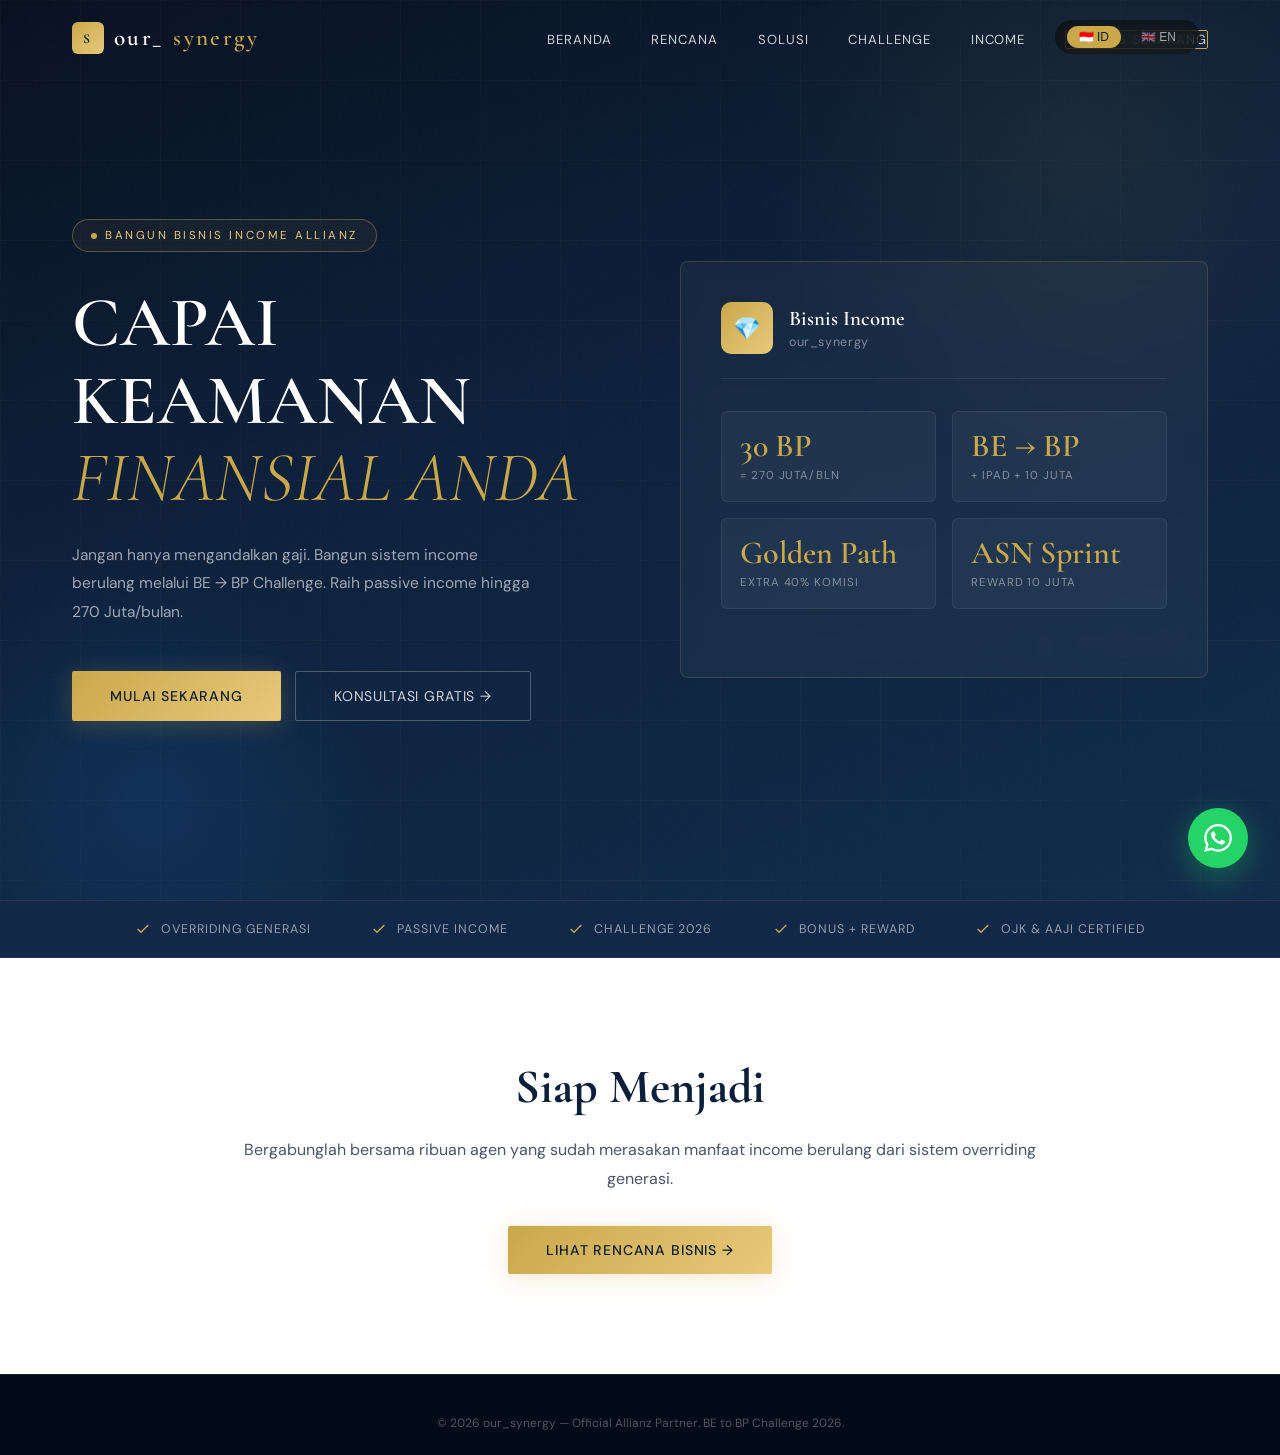
==== commit ff104116: "first commit" ====
--- a/index.html
+++ b/index.html
@@ -1,982 +1,90 @@
 <!DOCTYPE html>
-<html lang="en">
+<html lang="id">
 <head>
   <meta charset="UTF-8"/>
   <meta name="viewport" content="width=device-width, initial-scale=1.0"/>
-  <title>Synergy — Officially Certified. Professionally Trusted.</title>
-  <link href="https://fonts.googleapis.com/css2?family=Cormorant+Garamond:ital,wght@0,300;0,400;0,600;1,300;1,400;1,600&family=DM+Sans:opsz,wght@9..40,300;9..40,400;9..40,500&display=swap" rel="stylesheet"/>
-  <style>
-    *, *::before, *::after { margin: 0; padding: 0; box-sizing: border-box; }
-
-    :root {
-      --navy:   #0B1F3A;
-      --navy2:  #122848;
-      --navy3:  #0d2440;
-      --gold:   #C9A84C;
-      --gold2:  #E8C97A;
-      --gold3:  #a8873a;
-      --cream:  #F8F4EE;
-      --cream2: #F2EDE4;
-      --white:  #FFFFFF;
-      --gray:   #8A96A3;
-      --text:   #4a5568;
-      --light:  #EEF2F7;
-    }
-
-    html { scroll-behavior: smooth; }
-
-    body {
-      font-family: 'DM Sans', sans-serif;
-      background: var(--cream);
-      color: var(--navy);
-      overflow-x: hidden;
-      cursor: default;
-    }
-
-    /* ─── SCROLLBAR ─── */
-    ::-webkit-scrollbar { width: 6px; }
-    ::-webkit-scrollbar-track { background: var(--navy); }
-    ::-webkit-scrollbar-thumb { background: var(--gold); border-radius: 3px; }
-
-    /* ─── NAV ─── */
-    nav {
-      position: fixed; top: 0; left: 0; right: 0; z-index: 1000;
-      display: flex; align-items: center; justify-content: space-between;
-      padding: 22px 72px;
-      transition: all .4s ease;
-    }
-    nav.scrolled {
-      padding: 14px 72px;
-      background: rgba(8, 20, 40, 0.97);
-      backdrop-filter: blur(20px);
-      border-bottom: 1px solid rgba(201,168,76,.15);
-      box-shadow: 0 4px 40px rgba(0,0,0,.3);
-    }
-    .nav-logo {
-      font-family: 'Cormorant Garamond', serif;
-      font-size: 1.45rem; font-weight: 600; letter-spacing: .1em;
-      color: var(--white); text-decoration: none;
-      display: flex; align-items: center; gap: 10px;
-    }
-    .nav-logo-icon {
-      width: 32px; height: 32px;
-      background: linear-gradient(135deg, var(--gold), var(--gold2));
-      border-radius: 6px;
-      display: flex; align-items: center; justify-content: center;
-      font-size: .85rem; color: var(--navy); font-weight: 700;
-    }
-    .nav-logo span { color: var(--gold); }
-
-    .nav-links { display: flex; gap: 40px; list-style: none; align-items: center; }
-    .nav-links a {
-      color: rgba(255,255,255,.7);
-      text-decoration: none; font-size: .82rem; letter-spacing: .07em;
-      text-transform: uppercase; font-weight: 400;
-      transition: color .25s; position: relative;
-    }
-    .nav-links a::after {
-      content: ''; position: absolute; bottom: -4px; left: 0; right: 0;
-      height: 1px; background: var(--gold); transform: scaleX(0);
-      transition: transform .3s; transform-origin: left;
-    }
-    .nav-links a:hover { color: var(--gold); }
-    .nav-links a:hover::after { transform: scaleX(1); }
-
-    .nav-cta {
-      background: transparent !important;
-      border: 1px solid var(--gold) !important;
-      color: var(--gold) !important;
-      padding: 9px 24px; border-radius: 2px;
-      font-weight: 500 !important;
-      transition: all .25s !important;
-    }
-    .nav-cta::after { display: none !important; }
-    .nav-cta:hover {
-      background: var(--gold) !important;
-      color: var(--navy) !important;
-    }
-
-    /* ─── FLOATING WA ─── */
-    .wa-float {
-      position: fixed; bottom: 32px; right: 32px; z-index: 999;
-      width: 60px; height: 60px; border-radius: 50%;
-      background: #25D366;
-      display: flex; align-items: center; justify-content: center;
-      box-shadow: 0 8px 32px rgba(37,211,102,.4);
-      text-decoration: none;
-      animation: pulse-wa 2.5s ease-in-out infinite;
-      transition: transform .2s;
-    }
-    .wa-float:hover { transform: scale(1.1); }
-    .wa-float svg { width: 28px; height: 28px; fill: white; }
-    @keyframes pulse-wa {
-      0%, 100% { box-shadow: 0 8px 32px rgba(37,211,102,.4); }
-      50% { box-shadow: 0 8px 48px rgba(37,211,102,.7); }
-    }
-
-    /* ─── HERO ─── */
-    .hero {
-      min-height: 100vh;
-      background: linear-gradient(160deg, #060f1e 0%, var(--navy) 45%, #0f2a4a 100%);
-      display: flex; align-items: center;
-      position: relative; overflow: hidden;
-      padding: 120px 72px 80px;
-    }
-
-    .hero-grain {
-      position: absolute; inset: 0; pointer-events: none; opacity: .035;
-      background-image: url("data:image/svg+xml,%3Csvg viewBox='0 0 512 512' xmlns='http://www.w3.org/2000/svg'%3E%3Cfilter id='noise'%3E%3CfeTurbulence type='fractalNoise' baseFrequency='.9' numOctaves='4' stitchTiles='stitch'/%3E%3C/filter%3E%3Crect width='100%25' height='100%25' filter='url(%23noise)'/%3E%3C/svg%3E");
-      background-size: 200px 200px;
-    }
-
-    .hero-lines {
-      position: absolute; inset: 0; pointer-events: none;
-      background-image:
-        linear-gradient(rgba(201,168,76,.03) 1px, transparent 1px),
-        linear-gradient(90deg, rgba(201,168,76,.03) 1px, transparent 1px);
-      background-size: 80px 80px;
-    }
-
-    .hero-orb {
-      position: absolute; border-radius: 50%; pointer-events: none;
-    }
-    .hero-orb-1 {
-      width: 700px; height: 700px; top: -200px; right: -150px;
-      background: radial-gradient(circle, rgba(201,168,76,.08) 0%, transparent 65%);
-    }
-    .hero-orb-2 {
-      width: 500px; height: 500px; bottom: -150px; left: -100px;
-      background: radial-gradient(circle, rgba(20,80,140,.3) 0%, transparent 65%);
-    }
-    .hero-orb-3 {
-      width: 300px; height: 300px; top: 30%; right: 25%;
-      background: radial-gradient(circle, rgba(201,168,76,.05) 0%, transparent 65%);
-    }
-
-    .hero-inner {
-      position: relative; z-index: 2;
-      display: grid; grid-template-columns: 1fr 1fr;
-      gap: 80px; align-items: center; max-width: 1300px; width: 100%;
-    }
-
-    .hero-left {}
-    .hero-badge {
-      display: inline-flex; align-items: center; gap: 8px;
-      border: 1px solid rgba(201,168,76,.4);
-      background: rgba(201,168,76,.06);
-      color: var(--gold2); font-size: .72rem; letter-spacing: .22em;
-      text-transform: uppercase; padding: 8px 18px; border-radius: 100px;
-      margin-bottom: 32px;
-      animation: fadeUp .8s ease both;
-    }
-    .hero-badge-dot {
-      width: 6px; height: 6px; border-radius: 50%;
-      background: var(--gold); animation: blink 1.5s ease-in-out infinite;
-    }
-    @keyframes blink { 0%,100%{opacity:1} 50%{opacity:.3} }
-
-    .hero-title {
-      font-family: 'Cormorant Garamond', serif;
-      font-size: clamp(3rem, 5.5vw, 5.2rem);
-      font-weight: 300; line-height: 1.1; color: var(--white);
-      margin-bottom: 24px;
-      animation: fadeUp .9s ease .1s both;
-    }
-    .hero-title em { color: var(--gold); font-style: italic; display: block; }
-    .hero-title strong { font-weight: 600; }
-
-    .hero-sub {
-      font-size: .97rem; color: rgba(255,255,255,.6); line-height: 1.85;
-      max-width: 460px; margin-bottom: 44px;
-      animation: fadeUp .9s ease .2s both;
-    }
-
-    .hero-actions {
-      display: flex; gap: 14px; flex-wrap: wrap;
-      animation: fadeUp .9s ease .3s both;
-    }
-
-    .btn-gold {
-      background: linear-gradient(135deg, var(--gold), var(--gold2));
-      color: var(--navy); padding: 15px 38px; border-radius: 2px;
-      text-decoration: none; font-weight: 500; font-size: .88rem;
-      letter-spacing: .06em; text-transform: uppercase;
-      transition: all .3s; display: inline-flex; align-items: center; gap: 10px;
-      box-shadow: 0 4px 24px rgba(201,168,76,.25);
-    }
-    .btn-gold:hover {
-      transform: translateY(-2px);
-      box-shadow: 0 10px 36px rgba(201,168,76,.4);
-    }
-
-    .btn-ghost {
-      border: 1px solid rgba(255,255,255,.25);
-      color: rgba(255,255,255,.8); padding: 15px 38px; border-radius: 2px;
-      text-decoration: none; font-size: .88rem; letter-spacing: .06em;
-      text-transform: uppercase;
-      transition: all .3s;
-    }
-    .btn-ghost:hover {
-      border-color: rgba(201,168,76,.6);
-      background: rgba(201,168,76,.06);
-      color: var(--gold2);
-    }
-
-    /* Hero right card */
-    .hero-right {
-      animation: fadeUp .9s ease .35s both;
-      position: relative;
-    }
-    .hero-card {
-      background: rgba(255,255,255,.04);
-      border: 1px solid rgba(201,168,76,.2);
-      border-radius: 8px; padding: 40px;
-      backdrop-filter: blur(10px);
-    }
-    .hero-card-header {
-      display: flex; align-items: center; gap: 16px; margin-bottom: 32px;
-      padding-bottom: 24px; border-bottom: 1px solid rgba(255,255,255,.08);
-    }
-    .hero-card-icon {
-      width: 52px; height: 52px;
-      background: linear-gradient(135deg, var(--gold), var(--gold2));
-      border-radius: 10px;
-      display: flex; align-items: center; justify-content: center;
-      font-size: 1.4rem; color: var(--navy); flex-shrink: 0;
-    }
-    .hero-card-title {
-      font-family: 'Cormorant Garamond', serif;
-      font-size: 1.3rem; color: var(--white); font-weight: 600;
-    }
-    .hero-card-sub { font-size: .78rem; color: rgba(255,255,255,.45); margin-top: 3px; letter-spacing: .05em; }
-
-    .hero-card-stats {
-      display: grid; grid-template-columns: 1fr 1fr;
-      gap: 16px; margin-bottom: 28px;
-    }
-    .hcs-item {
-      background: rgba(255,255,255,.04);
-      border: 1px solid rgba(255,255,255,.07);
-      border-radius: 6px; padding: 18px;
-    }
-    .hcs-num {
-      font-family: 'Cormorant Garamond', serif;
-      font-size: 2rem; color: var(--gold); font-weight: 600; line-height: 1;
-    }
-    .hcs-label { font-size: .72rem; color: rgba(255,255,255,.45); margin-top: 6px; letter-spacing: .08em; text-transform: uppercase; }
-
-    .hero-card-products { display: flex; flex-direction: column; gap: 10px; }
-    .hcp-item {
-      display: flex; align-items: center; justify-content: space-between;
-      padding: 12px 16px;
-      background: rgba(255,255,255,.03);
-      border: 1px solid rgba(255,255,255,.06);
-      border-radius: 6px;
-    }
-    .hcp-left { display: flex; align-items: center; gap: 10px; font-size: .84rem; color: rgba(255,255,255,.8); }
-    .hcp-dot { width: 8px; height: 8px; border-radius: 50%; background: var(--gold); flex-shrink: 0; }
-    .hcp-badge {
-      font-size: .68rem; color: var(--gold); background: rgba(201,168,76,.12);
-      padding: 3px 8px; border-radius: 100px; letter-spacing: .06em;
-    }
-
-    /* ─── TRUST BAR ─── */
-    .trust-bar {
-      background: var(--navy2);
-      border-top: 1px solid rgba(201,168,76,.12);
-      border-bottom: 1px solid rgba(201,168,76,.12);
-      padding: 20px 72px;
-      display: flex; align-items: center; justify-content: center;
-      gap: 60px; flex-wrap: wrap;
-    }
-    .trust-item {
-      display: flex; align-items: center; gap: 10px;
-      color: rgba(255,255,255,.55); font-size: .78rem; letter-spacing: .08em; text-transform: uppercase;
-    }
-    .trust-item svg { color: var(--gold); flex-shrink: 0; }
-
-    /* ─── SECTIONS COMMON ─── */
-    .section-wrap { max-width: 1280px; margin: 0 auto; }
-    .section-label {
-      font-size: .7rem; letter-spacing: .28em; text-transform: uppercase;
-      color: var(--gold); font-weight: 500; margin-bottom: 12px;
-      display: flex; align-items: center; gap: 10px;
-    }
-    .section-label::before {
-      content: ''; width: 28px; height: 1px; background: var(--gold); flex-shrink: 0;
-    }
-    .section-title {
-      font-family: 'Cormorant Garamond', serif;
-      font-size: clamp(2.2rem, 4vw, 3.2rem); font-weight: 300; line-height: 1.2;
-      color: var(--navy);
-    }
-    .section-title em { font-style: italic; color: var(--gold); }
-    .section-title-white { color: var(--white); }
-
-    /* ─── ABOUT ─── */
-    #about { background: var(--white); padding: 120px 72px; }
-    .about-grid {
-      display: grid; grid-template-columns: 1fr 1fr;
-      gap: 100px; align-items: center; max-width: 1280px; margin: 0 auto;
-    }
-
-    .about-left {}
-    .about-desc { font-size: .95rem; color: var(--text); line-height: 1.9; margin-bottom: 16px; }
-
-    .about-perks {
-      list-style: none; margin-top: 36px;
-      display: grid; grid-template-columns: 1fr 1fr; gap: 16px;
-    }
-    .about-perks li {
-      display: flex; align-items: flex-start; gap: 12px;
-      font-size: .87rem; color: var(--navy); line-height: 1.5;
-    }
-    .perk-icon {
-      width: 32px; height: 32px; border-radius: 6px;
-      background: rgba(201,168,76,.1); border: 1px solid rgba(201,168,76,.2);
-      display: flex; align-items: center; justify-content: center;
-      flex-shrink: 0; font-size: .9rem; margin-top: 2px;
-    }
-
-    .about-cta-row {
-      display: flex; align-items: center; gap: 24px; margin-top: 44px;
-    }
-    .btn-navy {
-      background: var(--navy); color: var(--white);
-      padding: 14px 32px; border-radius: 2px; text-decoration: none;
-      font-size: .85rem; font-weight: 500; letter-spacing: .06em; text-transform: uppercase;
-      transition: all .3s;
-      display: inline-flex; align-items: center; gap: 10px;
-    }
-    .btn-navy:hover { background: var(--navy2); transform: translateY(-2px); box-shadow: 0 8px 28px rgba(11,31,58,.25); }
-    .about-phone-link {
-      font-family: 'Cormorant Garamond', serif;
-      font-size: 1.2rem; color: var(--navy); text-decoration: none;
-      border-bottom: 1px solid rgba(201,168,76,.5); padding-bottom: 2px;
-      transition: color .25s, border-color .25s;
-    }
-    .about-phone-link:hover { color: var(--gold3); border-color: var(--gold3); }
-
-    .about-right {}
-    .about-visual-wrap { position: relative; }
-
-    .about-main-card {
-      background: linear-gradient(140deg, var(--navy) 0%, #112a50 100%);
-      border-radius: 8px; padding: 48px;
-      border: 1px solid rgba(201,168,76,.15);
-      position: relative; overflow: hidden;
-    }
-    .about-main-card::before {
-      content: '';
-      position: absolute; top: -60px; right: -60px;
-      width: 250px; height: 250px; border-radius: 50%;
-      background: radial-gradient(circle, rgba(201,168,76,.12), transparent 70%);
-    }
-    .about-main-card::after {
-      content: '';
-      position: absolute; bottom: -40px; left: -40px;
-      width: 180px; height: 180px; border-radius: 50%;
-      border: 1px solid rgba(201,168,76,.1);
-    }
-
-    .about-quote-mark {
-      font-family: 'Cormorant Garamond', serif;
-      font-size: 5rem; color: var(--gold); line-height: .8;
-      opacity: .4; margin-bottom: -16px;
-    }
-    .about-quote {
-      font-family: 'Cormorant Garamond', serif;
-      font-size: 1.35rem; font-style: italic; line-height: 1.65;
-      color: rgba(255,255,255,.9); margin-bottom: 32px; position: relative; z-index: 1;
-    }
-
-    .about-agent-row {
-      display: flex; align-items: center; gap: 14px;
-      padding-top: 24px; border-top: 1px solid rgba(255,255,255,.08);
-      position: relative; z-index: 1;
-    }
-    .agent-av {
-      width: 46px; height: 46px; border-radius: 50%;
-      background: linear-gradient(135deg, var(--gold), var(--gold2));
-      display: flex; align-items: center; justify-content: center;
-      font-family: 'Cormorant Garamond', serif; font-size: 1.2rem;
-      color: var(--navy); font-weight: 600;
-    }
-    .agent-name { font-weight: 500; font-size: .88rem; color: var(--white); }
-    .agent-role { font-size: .75rem; color: rgba(255,255,255,.45); margin-top: 3px; letter-spacing: .06em; }
-
-    .about-badge-side {
-      position: absolute; bottom: -24px; right: -24px;
-      background: linear-gradient(135deg, var(--gold), var(--gold2));
-      color: var(--navy); border-radius: 8px; padding: 20px 28px;
-      box-shadow: 0 16px 40px rgba(201,168,76,.35);
-      text-align: center;
-    }
-    .abs-num {
-      font-family: 'Cormorant Garamond', serif;
-      font-size: 2.4rem; font-weight: 700; line-height: 1;
-    }
-    .abs-label {
-      font-size: .65rem; font-weight: 500; letter-spacing: .1em;
-      opacity: .75; text-transform: uppercase; margin-top: 4px;
-    }
-
-    .about-cert-strip {
-      display: flex; align-items: center; gap: 12px;
-      margin-top: 48px; padding: 16px 20px;
-      background: var(--cream2); border-radius: 6px;
-      border: 1px solid rgba(201,168,76,.15);
-    }
-    .cert-icon { font-size: 1.5rem; }
-    .cert-text { font-size: .8rem; color: var(--text); line-height: 1.5; }
-    .cert-text strong { color: var(--navy); }
-
-    /* ─── PRODUCTS ─── */
-    #products { padding: 120px 72px; background: var(--cream); }
-    .products-header { margin-bottom: 64px; }
-    .products-header-inner {
-      display: flex; align-items: flex-end; justify-content: space-between; flex-wrap: wrap; gap: 24px;
-    }
-
-    .products-grid {
-      display: grid; grid-template-columns: repeat(3, 1fr);
-      gap: 24px;
-    }
-    .products-grid .product-card:nth-child(4) { grid-column: 1 / 2; }
-    .products-grid .product-card:nth-child(5) { grid-column: 2 / 3; }
-
-    .product-card {
-      background: var(--white); border-radius: 6px;
-      border: 1px solid rgba(11,31,58,.07);
-      overflow: hidden; position: relative;
-      transition: transform .35s ease, box-shadow .35s ease;
-      display: flex; flex-direction: column;
-    }
-    .product-card:hover {
-      transform: translateY(-8px);
-      box-shadow: 0 24px 60px rgba(11,31,58,.13);
-    }
-    .product-card.featured {
-      border-color: rgba(201,168,76,.35);
-      box-shadow: 0 0 0 1px rgba(201,168,76,.2);
-    }
-    .featured-ribbon {
-      position: absolute; top: 20px; right: 20px; z-index: 2;
-      background: var(--gold); color: var(--navy);
-      font-size: .65rem; letter-spacing: .12em; text-transform: uppercase;
-      padding: 4px 10px; border-radius: 100px; font-weight: 600;
-    }
-
-    .card-header {
-      background: linear-gradient(140deg, #0a1d38 0%, #163a66 100%);
-      padding: 36px 32px 28px; position: relative; overflow: hidden;
-    }
-    .card-header-deco {
-      position: absolute; inset: 0; pointer-events: none;
-      background-image: linear-gradient(rgba(201,168,76,.03) 1px, transparent 1px),
-        linear-gradient(90deg, rgba(201,168,76,.03) 1px, transparent 1px);
-      background-size: 30px 30px;
-    }
-    .card-header-circle {
-      position: absolute; bottom: -48px; right: -48px;
-      width: 140px; height: 140px; border-radius: 50%;
-      border: 1px solid rgba(201,168,76,.18);
-    }
-    .card-header-circle2 {
-      position: absolute; bottom: -72px; right: -72px;
-      width: 200px; height: 200px; border-radius: 50%;
-      border: 1px solid rgba(201,168,76,.08);
-    }
-
-    .card-icon-wrap {
-      width: 46px; height: 46px; border-radius: 8px;
-      background: rgba(201,168,76,.15); border: 1px solid rgba(201,168,76,.25);
-      display: flex; align-items: center; justify-content: center;
-      margin-bottom: 20px; font-size: 1.3rem; position: relative; z-index: 1;
-    }
-    .card-product-name {
-      font-family: 'Cormorant Garamond', serif;
-      font-size: 1.9rem; color: var(--white); font-weight: 600;
-      letter-spacing: .03em; position: relative; z-index: 1;
-    }
-    .card-product-full {
-      font-size: .75rem; color: var(--gold2); letter-spacing: .1em;
-      text-transform: uppercase; margin-top: 5px; position: relative; z-index: 1;
-    }
-
-    .card-body {
-      padding: 28px 32px; flex: 1; display: flex; flex-direction: column;
-    }
-    .card-desc { font-size: .87rem; color: var(--text); line-height: 1.8; margin-bottom: 24px; }
-
-    .card-features { list-style: none; display: flex; flex-direction: column; gap: 10px; margin-bottom: 28px; flex: 1; }
-    .card-features li {
-      display: flex; align-items: flex-start; gap: 10px;
-      font-size: .84rem; color: var(--navy); line-height: 1.5;
-    }
-    .card-features li::before {
-      content: '';
-      width: 16px; height: 16px; border-radius: 50%;
-      background: rgba(201,168,76,.15); border: 1px solid rgba(201,168,76,.3);
-      flex-shrink: 0; margin-top: 1px;
-      display: flex; align-items: center; justify-content: center;
-      position: relative;
-    }
-    .card-features li::before { background: url("data:image/svg+xml,%3Csvg xmlns='http://www.w3.org/2000/svg' width='10' height='10' viewBox='0 0 24 24' fill='none' stroke='%23C9A84C' stroke-width='3'%3E%3Cpolyline points='20,6 9,17 4,12'/%3E%3C/svg%3E") center/contain no-repeat, rgba(201,168,76,.1); border: 1px solid rgba(201,168,76,.25); border-radius: 50%; }
-
-    .card-divider { height: 1px; background: rgba(11,31,58,.06); margin-bottom: 24px; }
-
-    .btn-wa {
-      display: flex; align-items: center; justify-content: center; gap: 10px;
-      width: 100%; padding: 14px 20px;
-      background: #25D366; color: white; text-decoration: none;
-      border-radius: 4px; font-weight: 500; font-size: .84rem; letter-spacing: .04em;
-      transition: all .25s;
-    }
-    .btn-wa:hover {
-      background: #20c55e; transform: translateY(-1px);
-      box-shadow: 0 6px 20px rgba(37,211,102,.3);
-    }
-    .btn-wa svg { width: 18px; height: 18px; flex-shrink: 0; }
-
-    /* ─── WHY US ─── */
-    #why { background: var(--navy); padding: 120px 72px; position: relative; overflow: hidden; }
-    .why-bg-lines {
-      position: absolute; inset: 0; pointer-events: none;
-      background-image:
-        linear-gradient(rgba(201,168,76,.035) 1px, transparent 1px),
-        linear-gradient(90deg, rgba(201,168,76,.035) 1px, transparent 1px);
-      background-size: 80px 80px;
-    }
-    .why-inner { position: relative; z-index: 2; max-width: 1280px; margin: 0 auto; }
-    .why-header { text-align: center; margin-bottom: 72px; }
-    .why-header .section-label { justify-content: center; }
-    .why-header .section-label::before { display: none; }
-
-    .why-grid { display: grid; grid-template-columns: repeat(4, 1fr); gap: 2px; }
-    .why-item {
-      background: rgba(255,255,255,.03);
-      border: 1px solid rgba(255,255,255,.06);
-      padding: 44px 36px; position: relative;
-      transition: background .3s;
-    }
-    .why-item:hover { background: rgba(201,168,76,.06); }
-
-    .why-item-num {
-      font-family: 'Cormorant Garamond', serif;
-      font-size: 4rem; font-weight: 600; color: rgba(201,168,76,.15);
-      line-height: 1; margin-bottom: 24px; letter-spacing: -.02em;
-    }
-    .why-item-icon {
-      width: 48px; height: 48px; border-radius: 8px;
-      background: rgba(201,168,76,.1); border: 1px solid rgba(201,168,76,.2);
-      display: flex; align-items: center; justify-content: center;
-      font-size: 1.3rem; margin-bottom: 20px;
-    }
-    .why-item-title {
-      font-family: 'Cormorant Garamond', serif;
-      font-size: 1.35rem; color: var(--white); font-weight: 600;
-      margin-bottom: 12px; line-height: 1.3;
-    }
-    .why-item-desc { font-size: .84rem; color: rgba(255,255,255,.5); line-height: 1.8; }
-
-    /* ─── PROCESS ─── */
-    #process { background: var(--white); padding: 120px 72px; }
-    .process-inner { max-width: 1280px; margin: 0 auto; }
-    .process-header { margin-bottom: 72px; }
-    .process-steps {
-      display: grid; grid-template-columns: repeat(4, 1fr);
-      position: relative;
-    }
-    .process-steps::before {
-      content: '';
-      position: absolute; top: 40px; left: calc(12.5%); right: calc(12.5%);
-      height: 1px; background: linear-gradient(90deg, var(--gold), rgba(201,168,76,.2), var(--gold));
-      z-index: 0;
-    }
-    .process-step {
-      text-align: center; padding: 0 24px; position: relative; z-index: 1;
-    }
-    .step-circle {
-      width: 80px; height: 80px; border-radius: 50%;
-      background: var(--white); border: 2px solid var(--gold);
-      display: flex; align-items: center; justify-content: center;
-      margin: 0 auto 28px; font-size: 1.5rem;
-      box-shadow: 0 0 0 8px var(--white), 0 0 0 9px rgba(201,168,76,.2);
-      transition: all .3s;
-    }
-    .process-step:hover .step-circle {
-      background: var(--navy); transform: scale(1.05);
-    }
-    .step-num {
-      position: absolute; top: -6px; right: calc(50% - 52px);
-      width: 22px; height: 22px; border-radius: 50%;
-      background: var(--gold); color: var(--navy);
-      font-size: .65rem; font-weight: 700;
-      display: flex; align-items: center; justify-content: center;
-    }
-    .step-title {
-      font-family: 'Cormorant Garamond', serif;
-      font-size: 1.25rem; font-weight: 600; color: var(--navy); margin-bottom: 10px;
-    }
-    .step-desc { font-size: .83rem; color: var(--text); line-height: 1.75; }
-
-    /* ─── TESTIMONIALS ─── */
-    #testimonials { background: var(--cream); padding: 120px 72px; }
-    .testi-inner { max-width: 1280px; margin: 0 auto; }
-    .testi-header { margin-bottom: 64px; }
-
-    .testi-grid { display: grid; grid-template-columns: repeat(3, 1fr); gap: 24px; }
-
-    .testi-card {
-      background: var(--white); border-radius: 6px;
-      border: 1px solid rgba(11,31,58,.07);
-      padding: 36px; position: relative;
-      transition: transform .3s, box-shadow .3s;
-    }
-    .testi-card:hover {
-      transform: translateY(-5px);
-      box-shadow: 0 16px 48px rgba(11,31,58,.1);
-    }
-    .testi-card.featured-testi {
-      border-color: rgba(201,168,76,.3);
-      background: linear-gradient(135deg, var(--navy) 0%, #112a50 100%);
-    }
-
-    .testi-stars { display: flex; gap: 3px; margin-bottom: 20px; }
-    .star { color: var(--gold); font-size: 1rem; }
-
-    .testi-quote-mark {
-      font-family: 'Cormorant Garamond', serif;
-      font-size: 3.5rem; color: var(--gold); opacity: .3;
-      line-height: .8; margin-bottom: -8px;
-    }
-    .testi-text {
-      font-family: 'Cormorant Garamond', serif;
-      font-size: 1.08rem; font-style: italic; line-height: 1.75;
-      color: var(--navy); margin-bottom: 28px;
-    }
-    .featured-testi .testi-text { color: rgba(255,255,255,.9); }
-
-    .testi-divider { height: 1px; background: rgba(11,31,58,.07); margin-bottom: 24px; }
-    .featured-testi .testi-divider { background: rgba(255,255,255,.1); }
-
-    .testi-author { display: flex; align-items: center; gap: 14px; }
-    .testi-av {
-      width: 42px; height: 42px; border-radius: 50%; flex-shrink: 0;
-      display: flex; align-items: center; justify-content: center;
-      font-family: 'Cormorant Garamond', serif; font-size: 1.1rem; font-weight: 600;
-    }
-    .testi-name { font-weight: 500; font-size: .88rem; color: var(--navy); }
-    .featured-testi .testi-name { color: var(--white); }
-    .testi-city { font-size: .75rem; color: var(--gray); margin-top: 3px; }
-    .featured-testi .testi-city { color: rgba(255,255,255,.45); }
-    .testi-product {
-      font-size: .68rem; background: rgba(201,168,76,.12); color: var(--gold3);
-      padding: 3px 9px; border-radius: 100px; margin-top: 4px;
-      display: inline-block; letter-spacing: .06em; border: 1px solid rgba(201,168,76,.2);
-    }
-
-    /* ─── FAQ ─── */
-    #faq { background: var(--white); padding: 120px 72px; }
-    .faq-inner {
-      max-width: 840px; margin: 0 auto;
-    }
-    .faq-header { text-align: center; margin-bottom: 60px; }
-    .faq-header .section-label { justify-content: center; }
-    .faq-header .section-label::before { display: none; }
-
-    .faq-list { display: flex; flex-direction: column; gap: 2px; }
-    .faq-item {
-      border: 1px solid rgba(11,31,58,.08); border-radius: 4px; overflow: hidden;
-      transition: border-color .3s;
-    }
-    .faq-item.open { border-color: rgba(201,168,76,.3); }
-
-    .faq-q {
-      width: 100%; background: none; border: none; cursor: pointer;
-      display: flex; align-items: center; justify-content: space-between;
-      padding: 22px 28px; text-align: left;
-      font-family: 'DM Sans', sans-serif;
-      font-size: .93rem; font-weight: 500; color: var(--navy);
-      transition: background .25s;
-    }
-    .faq-q:hover { background: rgba(201,168,76,.04); }
-    .faq-item.open .faq-q { background: rgba(201,168,76,.05); color: var(--navy); }
-
-    .faq-icon {
-      width: 28px; height: 28px; border-radius: 50%;
-      background: rgba(11,31,58,.05); border: 1px solid rgba(11,31,58,.1);
-      display: flex; align-items: center; justify-content: center;
-      flex-shrink: 0; transition: all .3s; font-size: .7rem;
-    }
-    .faq-item.open .faq-icon {
-      background: var(--gold); border-color: var(--gold); color: var(--navy);
-      transform: rotate(45deg);
-    }
-
-    .faq-a {
-      max-height: 0; overflow: hidden;
-      transition: max-height .4s ease, padding .3s ease;
-      padding: 0 28px;
-    }
-    .faq-a-inner {
-      font-size: .88rem; color: var(--text); line-height: 1.85;
-      padding-bottom: 22px; border-top: 1px solid rgba(11,31,58,.06);
-      padding-top: 16px;
-    }
-    .faq-item.open .faq-a { max-height: 500px; }
-
-    /* ─── CONTACT ─── */
-    #contact {
-      background: linear-gradient(150deg, #060f1e 0%, var(--navy) 50%, #0d2945 100%);
-      padding: 120px 72px; position: relative; overflow: hidden;
-    }
-    #contact::before {
-      content: '';
-      position: absolute; inset: 0;
-      background-image:
-        linear-gradient(rgba(201,168,76,.03) 1px, transparent 1px),
-        linear-gradient(90deg, rgba(201,168,76,.03) 1px, transparent 1px);
-      background-size: 80px 80px;
-    }
-    .contact-inner { position: relative; z-index: 2; max-width: 1280px; margin: 0 auto; }
-    .contact-grid {
-      display: grid; grid-template-columns: 1fr 1fr; gap: 80px; align-items: center;
-    }
-
-    .contact-left {}
-    .contact-left .section-label { margin-bottom: 16px; }
-    .contact-left .section-title { margin-bottom: 20px; }
-    .contact-desc { color: rgba(255,255,255,.6); line-height: 1.85; font-size: .95rem; margin-bottom: 44px; }
-
-    .contact-items { display: flex; flex-direction: column; gap: 16px; }
-    .contact-item {
-      display: flex; align-items: center; gap: 16px;
-      padding: 18px 22px;
-      background: rgba(255,255,255,.04);
-      border: 1px solid rgba(255,255,255,.07);
-      border-radius: 6px;
-      transition: border-color .3s;
-    }
-    .contact-item:hover { border-color: rgba(201,168,76,.25); }
-    .contact-item-icon {
-      width: 40px; height: 40px; border-radius: 8px;
-      background: rgba(201,168,76,.12); border: 1px solid rgba(201,168,76,.2);
-      display: flex; align-items: center; justify-content: center;
-      font-size: 1.1rem; flex-shrink: 0;
-    }
-    .contact-item-label { font-size: .72rem; color: rgba(255,255,255,.4); letter-spacing: .1em; text-transform: uppercase; }
-    .contact-item-val {
-      font-family: 'Cormorant Garamond', serif;
-      font-size: 1.15rem; color: var(--white); font-weight: 600; margin-top: 2px;
-    }
-
-    .contact-right {}
-    .contact-card {
-      background: rgba(255,255,255,.05);
-      border: 1px solid rgba(201,168,76,.2);
-      border-radius: 8px; padding: 48px;
-      text-align: center;
-    }
-    .contact-card-icon { font-size: 2.5rem; margin-bottom: 20px; }
-    .contact-card-title {
-      font-family: 'Cormorant Garamond', serif;
-      font-size: 1.8rem; color: var(--white); font-weight: 600; margin-bottom: 10px;
-    }
-    .contact-card-sub { font-size: .87rem; color: rgba(255,255,255,.55); line-height: 1.7; margin-bottom: 32px; }
-    .contact-num {
-      font-family: 'Cormorant Garamond', serif;
-      font-size: 2.4rem; color: var(--gold); font-weight: 600;
-      letter-spacing: .04em; margin-bottom: 8px; display: block;
-    }
-    .contact-num-label { font-size: .72rem; color: rgba(255,255,255,.4); letter-spacing: .12em; text-transform: uppercase; margin-bottom: 36px; }
-    .btn-wa-big {
-      display: inline-flex; align-items: center; justify-content: center; gap: 12px;
-      background: #25D366; color: white; text-decoration: none;
-      padding: 16px 44px; border-radius: 4px; font-weight: 500; font-size: .95rem;
-      letter-spacing: .04em; width: 100%;
-      transition: all .3s;
-    }
-    .btn-wa-big:hover {
-      background: #20c55e; transform: translateY(-2px);
-      box-shadow: 0 10px 36px rgba(37,211,102,.4);
-    }
-    .btn-wa-big svg { width: 22px; height: 22px; }
-
-    .contact-card-note {
-      margin-top: 16px; font-size: .75rem; color: rgba(255,255,255,.35);
-      display: flex; align-items: center; justify-content: center; gap: 6px;
-    }
-
-    /* ─── FOOTER ─── */
-    footer {
-      background: #040b18;
-      border-top: 1px solid rgba(201,168,76,.1);
-    }
-    .footer-main {
-      display: grid; grid-template-columns: 2fr 1fr 1fr 1fr;
-      gap: 60px; padding: 60px 72px; max-width: 1280px; margin: 0 auto;
-    }
-    .footer-brand .nav-logo { text-decoration: none; margin-bottom: 16px; display: inline-flex; }
-    .footer-brand-desc { font-size: .83rem; color: rgba(255,255,255,.4); line-height: 1.8; max-width: 280px; }
-
-    .footer-col-title { font-size: .72rem; letter-spacing: .18em; text-transform: uppercase; color: var(--gold); margin-bottom: 20px; font-weight: 500; }
-    .footer-links { list-style: none; display: flex; flex-direction: column; gap: 10px; }
-    .footer-links a { font-size: .83rem; color: rgba(255,255,255,.45); text-decoration: none; transition: color .25s; }
-    .footer-links a:hover { color: var(--gold2); }
-
-    .footer-bottom {
-      border-top: 1px solid rgba(255,255,255,.05);
-      padding: 20px 72px; display: flex; align-items: center; justify-content: space-between; flex-wrap: wrap; gap: 12px;
-      max-width: 1280px; margin: 0 auto;
-    }
-    .footer-copy { font-size: .75rem; color: rgba(255,255,255,.3); }
-    .footer-legal { display: flex; gap: 24px; }
-    .footer-legal a { font-size: .75rem; color: rgba(255,255,255,.3); text-decoration: none; transition: color .25s; }
-    .footer-legal a:hover { color: var(--gold2); }
-
-    /* ─── REVEAL ANIMATIONS ─── */
-    @keyframes fadeUp {
-      from { opacity: 0; transform: translateY(28px); }
-      to   { opacity: 1; transform: translateY(0); }
-    }
-    .reveal {
-      opacity: 0; transform: translateY(36px);
-      transition: opacity .75s ease, transform .75s ease;
-    }
-    .reveal.visible { opacity: 1; transform: none; }
-    .reveal-delay-1 { transition-delay: .1s; }
-    .reveal-delay-2 { transition-delay: .2s; }
-    .reveal-delay-3 { transition-delay: .3s; }
-    .reveal-delay-4 { transition-delay: .4s; }
-
-    /* ─── RESPONSIVE ─── */
-    @media (max-width: 1100px) {
-      .hero-inner { grid-template-columns: 1fr; }
-      .hero-right { display: none; }
-      .why-grid { grid-template-columns: repeat(2, 1fr); }
-      .products-grid { grid-template-columns: repeat(2, 1fr); }
-      .products-grid .product-card:nth-child(4),
-      .products-grid .product-card:nth-child(5) { grid-column: auto; }
-      .footer-main { grid-template-columns: 1fr 1fr; gap: 40px; }
-    }
-    @media (max-width: 860px) {
-      nav { padding: 16px 24px; }
-      nav.scrolled { padding: 12px 24px; }
-      .nav-links { display: none; }
-      .hero, #about, #products, #why, #process, #testimonials, #faq, #contact { padding: 80px 24px; }
-      .trust-bar { padding: 16px 24px; gap: 24px; }
-      .about-grid { grid-template-columns: 1fr; gap: 48px; }
-      .about-perks { grid-template-columns: 1fr; }
-      .about-badge-side { position: static; margin-top: 24px; display: inline-block; }
-      .products-grid { grid-template-columns: 1fr; }
-      .process-steps { grid-template-columns: 1fr 1fr; }
-      .process-steps::before { display: none; }
-      .testi-grid { grid-template-columns: 1fr; }
-      .contact-grid { grid-template-columns: 1fr; gap: 48px; }
-      .footer-main { grid-template-columns: 1fr; gap: 32px; padding: 40px 24px; }
-      .footer-bottom { padding: 16px 24px; }
-    }
-  </style>
+  <title>Our_Synergy | Bangun Bisnis Income Allianz</title>
+  <link href="https://fonts.googleapis.com/css2?family=Cormorant+Garamond:ital,wght@0,300;0,400;0,600;1,300;1,400;1,600&family=DM+Sans:opsz,wght@9..40,300;9..40,400;9..40,500;9..40,600&display=swap" rel="stylesheet"/>
+  <link rel="stylesheet" href="style.css"/>
 </head>
 <body>
 
 <!-- FLOATING WA -->
-<a href="https://wa.me/6281380603561?text=Hello,%20I%20would%20like%20to%20consult%20about%20Allianz%20products." target="_blank" class="wa-float" title="Chat on WhatsApp">
+<a href="https://wa.me/6281380603561?text=Halo%20saya%20tertarik%20join%20jadi%20agen%20Allianz" target="_blank" class="wa-float" title="Chat WhatsApp">
   <svg viewBox="0 0 24 24"><path d="M17.472 14.382c-.297-.149-1.758-.867-2.03-.967-.273-.099-.471-.148-.67.15-.197.297-.767.966-.94 1.164-.173.199-.347.223-.644.075-.297-.15-1.255-.463-2.39-1.475-.883-.788-1.48-1.761-1.653-2.059-.173-.297-.018-.458.13-.606.134-.133.298-.347.446-.52.149-.174.198-.298.298-.497.099-.198.05-.371-.025-.52-.075-.149-.669-1.612-.916-2.207-.242-.579-.487-.5-.669-.51-.173-.008-.371-.01-.57-.01-.198 0-.52.074-.792.372-.272.297-1.04 1.016-1.04 2.479 0 1.462 1.065 2.875 1.213 3.074.149.198 2.096 3.2 5.077 4.487.709.306 1.262.489 1.694.625.712.227 1.36.195 1.871.118.571-.085 1.758-.719 2.006-1.413.248-.694.248-1.289.173-1.413-.074-.124-.272-.198-.57-.347m-5.421 7.403h-.004a9.87 9.87 0 01-5.031-1.378l-.361-.214-3.741.982.998-3.648-.235-.374a9.86 9.86 0 01-1.51-5.26c.001-5.45 4.436-9.884 9.888-9.884 2.64 0 5.122 1.03 6.988 2.898a9.825 9.825 0 012.893 6.994c-.003 5.45-4.437 9.884-9.885 9.884m8.413-18.297A11.815 11.815 0 0012.05 0C5.495 0 .16 5.335.157 11.892c0 2.096.547 4.142 1.588 5.945L.057 24l6.305-1.654a11.882 11.882 0 005.683 1.448h.005c6.554 0 11.89-5.335 11.893-11.893a11.821 11.821 0 00-3.48-8.413z"/></svg>
 </a>
 
-<!-- NAV -->
+<!-- LANGUAGE TOGGLE -->
+<div class="lang-toggle">
+  <button class="lang-btn active" data-lang="id">🇮🇩 ID</button>
+  <button class="lang-btn" data-lang="en">🇬🇧 EN</button>
+</div>
+
+<!-- NAVIGATION: Logo Kiri | Menu Kanan -->
 <nav id="navbar">
-  <a href="#home" class="nav-logo">
-    <div class="nav-logo-icon">A</div>
-    Synergy <span>Agent</span>
+  <a href="index.html" class="nav-logo">
+    <div class="nav-logo-icon">S</div>
+    our_<span>synergy</span>
   </a>
   <ul class="nav-links">
-    <li><a href="#about">About</a></li>
-    <li><a href="#products">Products</a></li>
-    <li><a href="#why">Benefits</a></li>
-    <li><a href="#process">Process</a></li>
-    <li><a href="#testimonials">Testimonials</a></li>
-    <li><a href="#faq">FAQ</a></li>
-    <li><a href="#contact" class="nav-cta">Free Consultation</a></li>
+    <li><a href="index.html" data-key="nav_home">Beranda</a></li>
+    <li><a href="rencana.html" data-key="nav_rencana">Rencana</a></li>
+    <li><a href="solusi.html" data-key="nav_solusi">Solusi</a></li>
+    <li><a href="challenge.html" data-key="nav_challenge">Challenge</a></li>
+    <li><a href="income.html" data-key="nav_income">Income</a></li>
+    <li><a href="kontak.html" class="nav-cta" data-key="nav_kontak">Gabung Sekarang</a></li>
   </ul>
 </nav>
 
-<!-- HERO -->
-<section class="hero" id="home">
+<!-- HERO SECTION -->
+<section class="hero">
   <div class="hero-grain"></div>
   <div class="hero-lines"></div>
   <div class="hero-orb hero-orb-1"></div>
   <div class="hero-orb hero-orb-2"></div>
-  <div class="hero-orb hero-orb-3"></div>
-
   <div class="hero-inner">
     <div class="hero-left">
       <div class="hero-badge">
         <div class="hero-badge-dot"></div>
-        Officially Certified Allianz Indonesia Agent
+        <span data-key="hero_badge">Bangun Bisnis Income Allianz</span>
       </div>
       <h1 class="hero-title">
-        <strong>Smart Protection</strong>
-        <em>Your Future Starts Today</em> 
+        <strong data-key="hero_title1">CAPAI KEAMANAN</strong>
+        <em data-key="hero_title2">FINANSIAL ANDA</em>
       </h1>
-      <p class="hero-sub">
-        We are here as your trusted partner in planning your financial protection, health security, and long-term legacy for you and your family delivered through a personalized and pressure free approach
+      <p class="hero-sub" data-key="hero_sub">
+        Jangan hanya mengandalkan gaji. Bangun sistem income berulang melalui BE → BP Challenge. Raih passive income hingga 270 Juta/bulan.
       </p>
       <div class="hero-actions">
-        <a href="#products" class="btn-gold">
-          <svg width="15" height="15" viewBox="0 0 24 24" fill="none" stroke="currentColor" stroke-width="2.5"><path d="M12 2L2 7l10 5 10-5-10-5zM2 17l10 5 10-5M2 12l10 5 10-5"/></svg>
-          View Products
-        </a>
-        <a href="#contact" class="btn-ghost">Free Consultation →</a>
+        <a href="rencana.html" class="btn-gold" data-key="hero_btn1">Mulai Sekarang</a>
+        <a href="kontak.html" class="btn-ghost" data-key="hero_btn2">Konsultasi Gratis →</a>
       </div>
     </div>
-
     <div class="hero-right">
       <div class="hero-card">
         <div class="hero-card-header">
-          <div class="hero-card-icon">🛡️</div>
+          <div class="hero-card-icon">💎</div>
           <div>
-            <div class="hero-card-title">Protection</div>
-            <div class="hero-card-sub">Synergy</div>
+            <div class="hero-card-title" data-key="card_title">Bisnis Income</div>
+            <div class="hero-card-sub">our_synergy</div>
           </div>
         </div>
         <div class="hero-card-stats">
           <div class="hcs-item">
-            <div class="hcs-num">100+</div>
-            <div class="hcs-label">Active Customers</div>
+            <div class="hcs-num">30 BP</div>
+            <div class="hcs-label" data-key="stat1">= 270 Juta/bln</div>
           </div>
           <div class="hcs-item">
-            <div class="hcs-num">5</div>
-            <div class="hcs-label">Top Products</div>
+            <div class="hcs-num">BE → BP</div>
+            <div class="hcs-label" data-key="stat2">+ iPad + 10 Juta</div>
           </div>
           <div class="hcs-item">
-            <div class="hcs-num">24/7</div>
-            <div class="hcs-label">Available 24/7</div>
+            <div class="hcs-num">Golden Path</div>
+            <div class="hcs-label" data-key="stat3">Extra 40% komisi</div>
           </div>
           <div class="hcs-item">
-            <div class="hcs-num">A+</div>
-            <div class="hcs-label">Service Rating</div>
-          </div>
-        </div>
-        <div class="hero-card-products">
-          <div class="hcp-item">
-            <div class="hcp-left"><div class="hcp-dot"></div>ACL – Synergy Care Life</div>
-            <div class="hcp-badge">Soul</div>
-          </div>
-          <div class="hcp-item">
-            <div class="hcp-left"><div class="hcp-dot"></div>AFI – Synergy Flexi Income</div>
-            <div class="hcp-badge">Investment</div>
-          </div>
-          <div class="hcp-item">
-            <div class="hcp-left"><div class="hcp-dot"></div>Legacy Pro & Max</div>
-            <div class="hcp-badge">Legacy</div>
-          </div>
-          <div class="hcp-item">
-            <div class="hcp-left"><div class="hcp-dot"></div>ACP – Care Protection</div>
-            <div class="hcp-badge">Health</div>
+            <div class="hcs-num">ASN Sprint</div>
+            <div class="hcs-label" data-key="stat4">Reward 10 Juta</div>
           </div>
         </div>
       </div>
@@ -988,596 +96,39 @@
 <div class="trust-bar">
   <div class="trust-item">
     <svg width="16" height="16" viewBox="0 0 24 24" fill="none" stroke="currentColor" stroke-width="2"><polyline points="20,6 9,17 4,12"/></svg>
-    AAJI Certified Agent
+    <span data-key="trust1">Overriding Generasi</span>
   </div>
   <div class="trust-item">
     <svg width="16" height="16" viewBox="0 0 24 24" fill="none" stroke="currentColor" stroke-width="2"><polyline points="20,6 9,17 4,12"/></svg>
-    Regulated by OJK
+    <span data-key="trust2">Passive Income</span>
   </div>
   <div class="trust-item">
     <svg width="16" height="16" viewBox="0 0 24 24" fill="none" stroke="currentColor" stroke-width="2"><polyline points="20,6 9,17 4,12"/></svg>
-    Global Network
+    <span data-key="trust3">Challenge 2026</span>
   </div>
   <div class="trust-item">
     <svg width="16" height="16" viewBox="0 0 24 24" fill="none" stroke="currentColor" stroke-width="2"><polyline points="20,6 9,17 4,12"/></svg>
-    Free Consultation
+    <span data-key="trust4">Bonus + Reward</span>
   </div>
   <div class="trust-item">
     <svg width="16" height="16" viewBox="0 0 24 24" fill="none" stroke="currentColor" stroke-width="2"><polyline points="20,6 9,17 4,12"/></svg>
-    Easy & Fast Claims
+    <span data-key="trust5">OJK & AAJI Certified</span>
   </div>
 </div>
 
-<!-- ABOUT -->
-<section id="about">
-  <div class="about-grid">
-    <div class="about-left">
-      <div class="section-label reveal">About Us</div>
-      <h2 class="section-title reveal reveal-delay-1">Trusted Partner<br><em>Your Protection</em></h2>
-      <p class="about-desc reveal reveal-delay-2">
-        As an officially certified Synergy agent, we are committed to providing the best financial protection solutions tailored to each client's unique needs — not just selling products.
-      </p>
-      <p class="about-desc reveal reveal-delay-2">
-        With full dedication and a consultative approach, we help you understand, choose, and manage products that are most suitable for protecting your life, health, and future.
-      </p>
-      <ul class="about-perks reveal reveal-delay-3">
-        <li>
-          <div class="perk-icon">🎯</div>
-          <div>Personal & free consultation without pressure</div>
-        </li>
-        <li>
-          <div class="perk-icon">⚡</div>
-          <div>Easy & fast claims process</div>
-        </li>
-        <li>
-          <div class="perk-icon">🌍</div>
-          <div>Supported by Synergy — trusted global insurance</div>
-        </li>
-        <li>
-          <div class="perk-icon">💬</div>
-          <div>Fast WhatsApp responses, available to serve you anytime</div>
-        </li>
-      </ul>
-      <div class="about-cta-row reveal reveal-delay-4">
-        <a href="#contact" class="btn-navy">
-          Start Consultation
-          <svg width="14" height="14" viewBox="0 0 24 24" fill="none" stroke="currentColor" stroke-width="2.5"><path d="M5 12h14M12 5l7 7-7 7"/></svg>
-        </a>
-        <a href="tel:+6281380603561" class="about-phone-link">0813 8060 3561</a>
-      </div>
-    </div>
-
-    <div class="about-right reveal reveal-delay-1">
-      <div class="about-visual-wrap">
-        <div class="about-main-card">
-          <div class="about-quote-mark">"</div>
-          <p class="about-quote">
-            The best protection is the best investment you can give your family because life is full of uncertainties, and preparation is a form of real love.
-          </p>
-          <div class="about-agent-row">
-            <div class="agent-av">A</div>
-            <div>
-              <div class="agent-name">Synergy Agent</div>
-              <div class="agent-role">AAJI Certified Agent</div>
-            </div>
-          </div>
-        </div>
-        <div class="about-badge-side">
-          <div class="abs-num">100+</div>
-          <div class="abs-label">Clients<br>Trusted</div>
-        </div>
-      </div>
-      <div class="about-cert-strip">
-        <div class="cert-icon">🏆</div>
-        <div class="cert-text">
-          <strong>AAJI Certified Agent</strong><br>
-          Registered and regulated by the Financial Services Authority (OJK) of the Republic of Indonesia
-        </div>
-      </div>
-    </div>
+<!-- CTA SECTION -->
+<section class="cta-section">
+  <div class="cta-inner">
+    <h2 data-key="cta_title">Siap Menjadi <em>Business Partner?</em></h2>
+    <p data-key="cta_desc">Bergabunglah bersama ribuan agen yang sudah merasakan manfaat income berulang dari sistem overriding generasi.</p>
+    <a href="rencana.html" class="btn-gold" data-key="cta_btn">Lihat Rencana Bisnis →</a>
   </div>
 </section>
 
-<!-- PRODUCTS -->
-<section id="products">
-  <div class="section-wrap">
-    <div class="products-header">
-      <div class="products-header-inner">
-        <div>
-          <div class="section-label reveal">Featured Products</div>
-          <h2 class="section-title reveal reveal-delay-1">Complete <em>Protection Solutions</em></h2>
-        </div>
-        <p class="reveal reveal-delay-2" style="max-width:360px; color:var(--text); font-size:.88rem; line-height:1.8;">
-          Five flagship products designed for various life, investment, and health protection needs.
-        </p>
-      </div>
-    </div>
-
-    <div class="products-grid">
-
-      <!-- ACL -->
-      <div class="product-card featured reveal">
-        <div class="featured-ribbon">Popular</div>
-        <div class="card-header">
-          <div class="card-header-deco"></div>
-          <div class="card-header-circle"></div>
-          <div class="card-header-circle2"></div>
-          <div class="card-icon-wrap">🛡️</div>
-          <div class="card-product-name">ACL</div>
-          <div class="card-product-full">Allianz Care Life</div>
-        </div>
-        <div class="card-body">
-          <p class="card-desc">A lifelong life insurance solution with comprehensive benefits that ensure peace of mind for you and your loved ones.</p>
-          <ul class="card-features">
-            <li>Long-term life protection</li>
-            <li>Significant death benefit</li>
-            <li>Growing cash value</li>
-            <li>Flexible premium options</li>
-            <li>Optional critical illness rider</li>
-          </ul>
-          <div class="card-divider"></div>
-          <a href="https://wa.me/6281380603561?text=Hello,%20I%20am%20interested%20in%20the%20ACL%20(Allianz%20Care%20Life)%20product.%20Could%20I%20get%20more%20information?" class="btn-wa" target="_blank">
-            <svg viewBox="0 0 24 24" fill="currentColor"><path d="M17.472 14.382c-.297-.149-1.758-.867-2.03-.967-.273-.099-.471-.148-.67.15-.197.297-.767.966-.94 1.164-.173.199-.347.223-.644.075-.297-.15-1.255-.463-2.39-1.475-.883-.788-1.48-1.761-1.653-2.059-.173-.297-.018-.458.13-.606.134-.133.298-.347.446-.52.149-.174.198-.298.298-.497.099-.198.05-.371-.025-.52-.075-.149-.669-1.612-.916-2.207-.242-.579-.487-.5-.669-.51-.173-.008-.371-.01-.57-.01-.198 0-.52.074-.792.372-.272.297-1.04 1.016-1.04 2.479 0 1.462 1.065 2.875 1.213 3.074.149.198 2.096 3.2 5.077 4.487.709.306 1.262.489 1.694.625.712.227 1.36.195 1.871.118.571-.085 1.758-.719 2.006-1.413.248-.694.248-1.289.173-1.413-.074-.124-.272-.198-.57-.347m-5.421 7.403h-.004a9.87 9.87 0 01-5.031-1.378l-.361-.214-3.741.982.998-3.648-.235-.374a9.86 9.86 0 01-1.51-5.26c.001-5.45 4.436-9.884 9.888-9.884 2.64 0 5.122 1.03 6.988 2.898a9.825 9.825 0 012.893 6.994c-.003 5.45-4.437 9.884-9.885 9.884m8.413-18.297A11.815 11.815 0 0012.05 0C5.495 0 .16 5.335.157 11.892c0 2.096.547 4.142 1.588 5.945L.057 24l6.305-1.654a11.882 11.882 0 005.683 1.448h.005c6.554 0 11.89-5.335 11.893-11.893a11.821 11.821 0 00-3.48-8.413z"/></svg>
-            Ask via WhatsApp
-          </a>
-        </div>
-      </div>
-
-      <!-- AFI -->
-      <div class="product-card reveal reveal-delay-1">
-        <div class="card-header">
-          <div class="card-header-deco"></div>
-          <div class="card-header-circle"></div>
-          <div class="card-header-circle2"></div>
-          <div class="card-icon-wrap">💰</div>
-          <div class="card-product-name">AFI</div>
-          <div class="card-product-full">Allianz Flexi Income</div>
-        </div>
-        <div class="card-body">
-          <p class="card-desc">A life insurance product with regular income benefits, ensuring your family's finances remain well-secured.</p>
-          <ul class="card-features">
-            <li>Regular periodic income</li>
-            <li>Life protection & investment combined</li>
-            <li>Flexible fund withdrawal</li>
-            <li>Additional total disability benefit</li>
-            <li>Competitive investment return potential</li>
-          </ul>
-          <div class="card-divider"></div>
-          <a href="https://wa.me/6281380603561?text=Hello,%20I%20am%20interested%20in%20the%20AFI%20(Allianz%20Flexi%20Income)%20product.%20Could%20I%20get%20more%20information?" class="btn-wa" target="_blank">
-            <svg viewBox="0 0 24 24" fill="currentColor"><path d="M17.472 14.382c-.297-.149-1.758-.867-2.03-.967-.273-.099-.471-.148-.67.15-.197.297-.767.966-.94 1.164-.173.199-.347.223-.644.075-.297-.15-1.255-.463-2.39-1.475-.883-.788-1.48-1.761-1.653-2.059-.173-.297-.018-.458.13-.606.134-.133.298-.347.446-.52.149-.174.198-.298.298-.497.099-.198.05-.371-.025-.52-.075-.149-.669-1.612-.916-2.207-.242-.579-.487-.5-.669-.51-.173-.008-.371-.01-.57-.01-.198 0-.52.074-.792.372-.272.297-1.04 1.016-1.04 2.479 0 1.462 1.065 2.875 1.213 3.074.149.198 2.096 3.2 5.077 4.487.709.306 1.262.489 1.694.625.712.227 1.36.195 1.871.118.571-.085 1.758-.719 2.006-1.413.248-.694.248-1.289.173-1.413-.074-.124-.272-.198-.57-.347m-5.421 7.403h-.004a9.87 9.87 0 01-5.031-1.378l-.361-.214-3.741.982.998-3.648-.235-.374a9.86 9.86 0 01-1.51-5.26c.001-5.45 4.436-9.884 9.888-9.884 2.64 0 5.122 1.03 6.988 2.898a9.825 9.825 0 012.893 6.994c-.003 5.45-4.437 9.884-9.885 9.884m8.413-18.297A11.815 11.815 0 0012.05 0C5.495 0 .16 5.335.157 11.892c0 2.096.547 4.142 1.588 5.945L.057 24l6.305-1.654a11.882 11.882 0 005.683 1.448h.005c6.554 0 11.89-5.335 11.893-11.893a11.821 11.821 0 00-3.48-8.413z"/></svg>
-            Ask via WhatsApp
-          </a>
-        </div>
-      </div>
-
-      <!-- ACP -->
-      <div class="product-card reveal reveal-delay-2">
-        <div class="card-header">
-          <div class="card-header-deco"></div>
-          <div class="card-header-circle"></div>
-          <div class="card-header-circle2"></div>
-          <div class="card-icon-wrap">❤️</div>
-          <div class="card-product-name">ACP</div>
-          <div class="card-product-full">Allianz Care Protection</div>
-        </div>
-        <div class="card-body">
-          <p class="card-desc">Comprehensive health protection covering hospitalization, surgery, and various medical needs.</p>
-          <ul class="card-features">
-            <li>Inpatient & outpatient care</li>
-            <li>Critical illness protection</li>
-            <li>Cashless at extensive hospital network</li>
-            <li>High annual limit</li>
-            <li>Protection for the whole family</li>
-          </ul>
-          <div class="card-divider"></div>
-          <a href="https://wa.me/6281380603561?text=Hello,%20I%20am%20interested%20in%20the%20ACP%20(Allianz%20Care%20Protection)%20product.%20Could%20I%20get%20more%20information?" class="btn-wa" target="_blank">
-            <svg viewBox="0 0 24 24" fill="currentColor"><path d="M17.472 14.382c-.297-.149-1.758-.867-2.03-.967-.273-.099-.471-.148-.67.15-.197.297-.767.966-.94 1.164-.173.199-.347.223-.644.075-.297-.15-1.255-.463-2.39-1.475-.883-.788-1.48-1.761-1.653-2.059-.173-.297-.018-.458.13-.606.134-.133.298-.347.446-.52.149-.174.198-.298.298-.497.099-.198.05-.371-.025-.52-.075-.149-.669-1.612-.916-2.207-.242-.579-.487-.5-.669-.51-.173-.008-.371-.01-.57-.01-.198 0-.52.074-.792.372-.272.297-1.04 1.016-1.04 2.479 0 1.462 1.065 2.875 1.213 3.074.149.198 2.096 3.2 5.077 4.487.709.306 1.262.489 1.694.625.712.227 1.36.195 1.871.118.571-.085 1.758-.719 2.006-1.413.248-.694.248-1.289.173-1.413-.074-.124-.272-.198-.57-.347m-5.421 7.403h-.004a9.87 9.87 0 01-5.031-1.378l-.361-.214-3.741.982.998-3.648-.235-.374a9.86 9.86 0 01-1.51-5.26c.001-5.45 4.436-9.884 9.888-9.884 2.64 0 5.122 1.03 6.988 2.898a9.825 9.825 0 012.893 6.994c-.003 5.45-4.437 9.884-9.885 9.884m8.413-18.297A11.815 11.815 0 0012.05 0C5.495 0 .16 5.335.157 11.892c0 2.096.547 4.142 1.588 5.945L.057 24l6.305-1.654a11.882 11.882 0 005.683 1.448h.005c6.554 0 11.89-5.335 11.893-11.893a11.821 11.821 0 00-3.48-8.413z"/></svg>
-            Ask via WhatsApp
-          </a>
-        </div>
-      </div>
-
-      <!-- LEGACY PRO -->
-      <div class="product-card reveal">
-        <div class="card-header">
-          <div class="card-header-deco"></div>
-          <div class="card-header-circle"></div>
-          <div class="card-header-circle2"></div>
-          <div class="card-icon-wrap">👑</div>
-          <div class="card-product-name">Legacy Pro</div>
-          <div class="card-product-full">Premier Legacy</div>
-        </div>
-        <div class="card-body">
-          <p class="card-desc">Plan the best legacy for the next generation. A premium solution for asset protection and estate planning.</p>
-          <ul class="card-features">
-            <li>Large sum assured</li>
-            <li>Structured estate planning</li>
-            <li>Tax & legal benefits</li>
-            <li>Premium long-term investment</li>
-            <li>Family asset protection</li>
-          </ul>
-          <div class="card-divider"></div>
-          <a href="https://wa.me/6281380603561?text=Hello,%20I%20am%20interested%20in%20the%20Legacy%20Pro%20product.%20Could%20I%20get%20more%20information?" class="btn-wa" target="_blank">
-            <svg viewBox="0 0 24 24" fill="currentColor"><path d="M17.472 14.382c-.297-.149-1.758-.867-2.03-.967-.273-.099-.471-.148-.67.15-.197.297-.767.966-.94 1.164-.173.199-.347.223-.644.075-.297-.15-1.255-.463-2.39-1.475-.883-.788-1.48-1.761-1.653-2.059-.173-.297-.018-.458.13-.606.134-.133.298-.347.446-.52.149-.174.198-.298.298-.497.099-.198.05-.371-.025-.52-.075-.149-.669-1.612-.916-2.207-.242-.579-.487-.5-.669-.51-.173-.008-.371-.01-.57-.01-.198 0-.52.074-.792.372-.272.297-1.04 1.016-1.04 2.479 0 1.462 1.065 2.875 1.213 3.074.149.198 2.096 3.2 5.077 4.487.709.306 1.262.489 1.694.625.712.227 1.36.195 1.871.118.571-.085 1.758-.719 2.006-1.413.248-.694.248-1.289.173-1.413-.074-.124-.272-.198-.57-.347m-5.421 7.403h-.004a9.87 9.87 0 01-5.031-1.378l-.361-.214-3.741.982.998-3.648-.235-.374a9.86 9.86 0 01-1.51-5.26c.001-5.45 4.436-9.884 9.888-9.884 2.64 0 5.122 1.03 6.988 2.898a9.825 9.825 0 012.893 6.994c-.003 5.45-4.437 9.884-9.885 9.884m8.413-18.297A11.815 11.815 0 0012.05 0C5.495 0 .16 5.335.157 11.892c0 2.096.547 4.142 1.588 5.945L.057 24l6.305-1.654a11.882 11.882 0 005.683 1.448h.005c6.554 0 11.89-5.335 11.893-11.893a11.821 11.821 0 00-3.48-8.413z"/></svg>
-            Ask via WhatsApp
-          </a>
-        </div>
-      </div>
-
-      <!-- LEGACY MAX -->
-      <div class="product-card reveal reveal-delay-1">
-        <div class="card-header">
-          <div class="card-header-deco"></div>
-          <div class="card-header-circle"></div>
-          <div class="card-header-circle2"></div>
-          <div class="card-icon-wrap">💎</div>
-          <div class="card-product-name">Legacy Max</div>
-          <div class="card-product-full">Maximum Protection</div>
-        </div>
-        <div class="card-body">
-          <p class="card-desc">The highest level of protection with maximum benefits. The perfect choice for those seeking the most comprehensive coverage.</p>
-          <ul class="card-features">
-            <li>Extra large sum assured</li>
-            <li>Comprehensive critical illness benefits</li>
-            <li>Accident & disability protection</li>
-            <li>Return of premium guaranteed</li>
-            <li>Double death benefit</li>
-          </ul>
-          <div class="card-divider"></div>
-          <a href="https://wa.me/6281380603561?text=Hello,%20I%20am%20interested%20in%20the%20Legacy%20Max%20product.%20Could%20I%20get%20more%20information?" class="btn-wa" target="_blank">
-            <svg viewBox="0 0 24 24" fill="currentColor"><path d="M17.472 14.382c-.297-.149-1.758-.867-2.03-.967-.273-.099-.471-.148-.67.15-.197.297-.767.966-.94 1.164-.173.199-.347.223-.644.075-.297-.15-1.255-.463-2.39-1.475-.883-.788-1.48-1.761-1.653-2.059-.173-.297-.018-.458.13-.606.134-.133.298-.347.446-.52.149-.174.198-.298.298-.497.099-.198.05-.371-.025-.52-.075-.149-.669-1.612-.916-2.207-.242-.579-.487-.5-.669-.51-.173-.008-.371-.01-.57-.01-.198 0-.52.074-.792.372-.272.297-1.04 1.016-1.04 2.479 0 1.462 1.065 2.875 1.213 3.074.149.198 2.096 3.2 5.077 4.487.709.306 1.262.489 1.694.625.712.227 1.36.195 1.871.118.571-.085 1.758-.719 2.006-1.413.248-.694.248-1.289.173-1.413-.074-.124-.272-.198-.57-.347m-5.421 7.403h-.004a9.87 9.87 0 01-5.031-1.378l-.361-.214-3.741.982.998-3.648-.235-.374a9.86 9.86 0 01-1.51-5.26c.001-5.45 4.436-9.884 9.888-9.884 2.64 0 5.122 1.03 6.988 2.898a9.825 9.825 0 012.893 6.994c-.003 5.45-4.437 9.884-9.885 9.884m8.413-18.297A11.815 11.815 0 0012.05 0C5.495 0 .16 5.335.157 11.892c0 2.096.547 4.142 1.588 5.945L.057 24l6.305-1.654a11.882 11.882 0 005.683 1.448h.005c6.554 0 11.89-5.335 11.893-11.893a11.821 11.821 0 00-3.48-8.413z"/></svg>
-            Ask via WhatsApp
-          </a>
-        </div>
-      </div>
-
-    </div>
-  </div>
-</section>
-
-<!-- WHY US -->
-<section id="why">
-  <div class="why-bg-lines"></div>
-  <div class="why-inner">
-    <div class="why-header">
-      <div class="section-label reveal" style="justify-content:center;">Our Advantages</div>
-      <h2 class="section-title section-title-white reveal reveal-delay-1">Why Choose <em>Us?</em></h2>
-    </div>
-    <div class="why-grid">
-      <div class="why-item reveal">
-        <div class="why-item-num">01</div>
-        <div class="why-item-icon">🤝</div>
-        <div class="why-item-title">Personal Approach</div>
-        <p class="why-item-desc">We understand that every client has different needs. Our recommendations are always personalized, not generic.</p>
-      </div>
-      <div class="why-item reveal reveal-delay-1">
-        <div class="why-item-num">02</div>
-        <div class="why-item-icon">🏆</div>
-        <div class="why-item-title">Trusted Global Brand</div>
-        <p class="why-item-desc">Allianz is one of the world's largest insurance and asset management companies with over 130 years of experience in 70+ countries.</p>
-      </div>
-      <div class="why-item reveal reveal-delay-2">
-        <div class="why-item-num">03</div>
-        <div class="why-item-icon">📋</div>
-        <div class="why-item-title">Easy Claims Process</div>
-        <p class="why-item-desc">We assist clients from start to finish in the claims process. No need to worry about handling documents alone without clear guidance.</p>
-      </div>
-      <div class="why-item reveal reveal-delay-3">
-        <div class="why-item-num">04</div>
-        <div class="why-item-icon">💬</div>
-        <div class="why-item-title">Responsive & Trustworthy</div>
-        <p class="why-item-desc">We are committed to responding to your questions quickly and honestly. Transparency is our core value in serving every client.</p>
-      </div>
-    </div>
-  </div>
-</section>
-
-<!-- PROCESS -->
-<section id="process">
-  <div class="process-inner">
-    <div class="process-header">
-      <div class="section-label reveal">How It Works</div>
-      <h2 class="section-title reveal reveal-delay-1">Simple & <em>Clear Process</em></h2>
-    </div>
-    <div class="process-steps">
-      <div class="process-step reveal">
-        <div class="step-circle">
-          💬
-          <div class="step-num">1</div>
-        </div>
-        <div class="step-title">Consultation</div>
-        <p class="step-desc">Contact us via WhatsApp. Share your needs & situation. Free, relaxed, without pressure.</p>
-      </div>
-      <div class="process-step reveal reveal-delay-1">
-        <div class="step-circle">
-          🔍
-          <div class="step-num">2</div>
-        </div>
-        <div class="step-title">Needs Analysis</div>
-        <p class="step-desc">We analyze your profile and needs to find the most suitable product.</p>
-      </div>
-      <div class="process-step reveal reveal-delay-2">
-        <div class="step-circle">
-          📄
-          <div class="step-num">3</div>
-        </div>
-        <div class="step-title">Policy Application</div>
-        <p class="step-desc">We guide you through the application process from start until your policy is active and issued.</p>
-      </div>
-      <div class="process-step reveal reveal-delay-3">
-        <div class="step-circle">
-          🛡️
-          <div class="step-num">4</div>
-        </div>
-        <div class="step-title">Protected</div>
-        <p class="step-desc">You and your family are now protected. We remain available for periodic reviews and claim assistance whenever needed.</p>
-      </div>
-    </div>
-  </div>
-</section>
-
-<!-- TESTIMONIALS -->
-<section id="testimonials">
-  <div class="testi-inner">
-    <div class="testi-header">
-      <div class="section-label reveal">Testimonials</div>
-      <h2 class="section-title reveal reveal-delay-1">What Our <em>Clients Say</em></h2>
-    </div>
-    <div class="testi-grid">
-
-      <div class="testi-card reveal">
-        <div class="testi-stars">
-          <span class="star">★</span><span class="star">★</span><span class="star">★</span><span class="star">★</span><span class="star">★</span>
-        </div>
-        <div class="testi-quote-mark">"</div>
-        <p class="testi-text">Initially I was skeptical about insurance, but the agent explained everything very patiently without any pressure at all. I finally understood exactly what I was buying.</p>
-        <div class="testi-divider"></div>
-        <div class="testi-author">
-          <div class="testi-av" style="background:linear-gradient(135deg,#C9A84C,#E8C97A);color:#0B1F3A;">R</div>
-          <div>
-            <div class="testi-name">Rizky A.</div>
-            <div class="testi-city">South Jakarta</div>
-            <span class="testi-product">ACL – Allianz Care Life</span>
-          </div>
-        </div>
-      </div>
-
-      <div class="testi-card featured-testi reveal reveal-delay-1">
-        <div class="testi-stars">
-          <span class="star">★</span><span class="star">★</span><span class="star">★</span><span class="star">★</span><span class="star">★</span>
-        </div>
-        <div class="testi-quote-mark">"</div>
-        <p class="testi-text">The claims process was assisted from start to finish. I didn't have to deal with documents on my own. Very responsive and truly trustworthy.</p>
-        <div class="testi-divider"></div>
-        <div class="testi-author">
-          <div class="testi-av" style="background:linear-gradient(135deg,rgba(201,168,76,.3),rgba(201,168,76,.1));color:#E8C97A;">S</div>
-          <div>
-            <div class="testi-name">Siti N.</div>
-            <div class="testi-city">Bekasi</div>
-            <span class="testi-product">ACP – Care Protection</span>
-          </div>
-        </div>
-      </div>
-
-      <div class="testi-card reveal reveal-delay-2">
-        <div class="testi-stars">
-          <span class="star">★</span><span class="star">★</span><span class="star">★</span><span class="star">★</span><span class="star">★</span>
-        </div>
-        <div class="testi-quote-mark">"</div>
-        <p class="testi-text">Very helpful in planning my family's future. The explanations were clear and transparent about the benefits and risks. Highly recommended!</p>
-        <div class="testi-divider"></div>
-        <div class="testi-author">
-          <div class="testi-av" style="background:linear-gradient(135deg,#C9A84C,#E8C97A);color:#0B1F3A;">B</div>
-          <div>
-            <div class="testi-name">Budi H.</div>
-            <div class="testi-city">Depok</div>
-            <span class="testi-product">Legacy Pro</span>
-          </div>
-        </div>
-      </div>
-
-    </div>
-  </div>
-</section>
-
-<!-- FAQ -->
-<section id="faq">
-  <div class="faq-inner">
-    <div class="faq-header">
-      <div class="section-label reveal">FAQ</div>
-      <h2 class="section-title reveal reveal-delay-1">Frequently <em>Asked Questions</em></h2>
-    </div>
-    <div class="faq-list">
-
-      <div class="faq-item reveal">
-        <button class="faq-q" onclick="toggleFaq(this)">
-          Is consultation truly free and without pressure?
-          <div class="faq-icon">+</div>
-        </button>
-        <div class="faq-a">
-          <div class="faq-a-inner">Yes, consultation is completely free with no obligations. We believe that insurance decisions should be made with full understanding, not pressure. We will explain all product details transparently and you are free to decide without any pressure.</div>
-        </div>
-      </div>
-
-      <div class="faq-item reveal reveal-delay-1">
-        <button class="faq-q" onclick="toggleFaq(this)">
-          Which product is best for beginners?
-          <div class="faq-icon">+</div>
-        </button>
-        <div class="faq-a">
-          <div class="faq-a-inner">For beginners, we typically recommend ACL (Allianz Care Life) as basic life insurance, or ACP (Allianz Care Protection) if your main focus is health protection. However, the best recommendation always depends on your personal situation and needs. Let's consult first!</div>
-        </div>
-      </div>
-
-      <div class="faq-item reveal reveal-delay-2">
-        <button class="faq-q" onclick="toggleFaq(this)">
-          What is the claims process like with Allianz?
-          <div class="faq-icon">+</div>
-        </button>
-        <div class="faq-a">
-          <div class="faq-a-inner">The Allianz claims process is relatively easy. Just contact us, and we will guide you through the entire process — from preparing documents, filling out forms, to submitting the claim to Allianz. We ensure your claim is processed correctly and quickly.</div>
-        </div>
-      </div>
-
-      <div class="faq-item reveal reveal-delay-3">
-        <button class="faq-q" onclick="toggleFaq(this)">
-          What is the minimum premium to start insurance?
-          <div class="faq-icon">+</div>
-        </button>
-        <div class="faq-a">
-          <div class="faq-a-inner">Premiums vary depending on the product, age, health condition, and chosen benefits. Allianz offers flexible and affordable premiums. Contact us to get a premium illustration that suits your financial capacity.</div>
-        </div>
-      </div>
-
-      <div class="faq-item reveal reveal-delay-4">
-        <button class="faq-q" onclick="toggleFaq(this)">
-          Is this agent officially registered and trustworthy?
-          <div class="faq-icon">+</div>
-        </button>
-        <div class="faq-a">
-          <div class="faq-a-inner">Yes. We are official agents certified by AAJI (Indonesian Life Insurance Association) and registered under the supervision of the Financial Services Authority (OJK). All transactions and issued policies are official from Allianz Indonesia.</div>
-        </div>
-      </div>
-
-    </div>
-  </div>
-</section>
-
-<!-- CONTACT -->
-<section id="contact">
-  <div class="contact-inner">
-    <div class="contact-grid">
-      <div class="contact-left">
-        <div class="section-label reveal">Contact Us</div>
-        <h2 class="section-title section-title-white reveal reveal-delay-1">Ready to Assist <em>You</em></h2>
-        <p class="contact-desc reveal reveal-delay-2">
-          Have questions? Want to consult before deciding? We are here and ready to respond quickly — free, relaxed, and without any pressure.
-        </p>
-        <div class="contact-items reveal reveal-delay-3">
-          <div class="contact-item">
-            <div class="contact-item-icon">📱</div>
-            <div>
-              <div class="contact-item-label">WhatsApp</div>
-              <div class="contact-item-val">0813 8060 3561</div>
-            </div>
-          </div>
-          <div class="contact-item">
-            <div class="contact-item-icon">⏰</div>
-            <div>
-              <div class="contact-item-label">Service Hours</div>
-              <div class="contact-item-val">Monday – Sunday, 08.00 – 21.00</div>
-            </div>
-          </div>
-          <div class="contact-item">
-            <div class="contact-item-icon">📍</div>
-            <div>
-              <div class="contact-item-label">Service Area</div>
-              <div class="contact-item-val">All Indonesia</div>
-            </div>
-          </div>
-        </div>
-      </div>
-
-      <div class="contact-right reveal reveal-delay-2">
-        <div class="contact-card">
-          <div class="contact-card-icon">🛡️</div>
-          <div class="contact-card-title">Start Free Consultation</div>
-          <p class="contact-card-sub">Chat directly via WhatsApp. We will respond within minutes and answer all your questions.</p>
-          <span class="contact-num">0813 8060 3561</span>
-          <div class="contact-num-label">Agent WhatsApp Number</div>
-          <a href="https://wa.me/6281380603561?text=Hello,%20I%20would%20like%20to%20consult%20about%20Allianz%20products.%20Can%20you%20help%20me?" class="btn-wa-big" target="_blank">
-            <svg viewBox="0 0 24 24" fill="currentColor"><path d="M17.472 14.382c-.297-.149-1.758-.867-2.03-.967-.273-.099-.471-.148-.67.15-.197.297-.767.966-.94 1.164-.173.199-.347.223-.644.075-.297-.15-1.255-.463-2.39-1.475-.883-.788-1.48-1.761-1.653-2.059-.173-.297-.018-.458.13-.606.134-.133.298-.347.446-.52.149-.174.198-.298.298-.497.099-.198.05-.371-.025-.52-.075-.149-.669-1.612-.916-2.207-.242-.579-.487-.5-.669-.51-.173-.008-.371-.01-.57-.01-.198 0-.52.074-.792.372-.272.297-1.04 1.016-1.04 2.479 0 1.462 1.065 2.875 1.213 3.074.149.198 2.096 3.2 5.077 4.487.709.306 1.262.489 1.694.625.712.227 1.36.195 1.871.118.571-.085 1.758-.719 2.006-1.413.248-.694.248-1.289.173-1.413-.074-.124-.272-.198-.57-.347m-5.421 7.403h-.004a9.87 9.87 0 01-5.031-1.378l-.361-.214-3.741.982.998-3.648-.235-.374a9.86 9.86 0 01-1.51-5.26c.001-5.45 4.436-9.884 9.888-9.884 2.64 0 5.122 1.03 6.988 2.898a9.825 9.825 0 012.893 6.994c-.003 5.45-4.437 9.884-9.885 9.884m8.413-18.297A11.815 11.815 0 0012.05 0C5.495 0 .16 5.335.157 11.892c0 2.096.547 4.142 1.588 5.945L.057 24l6.305-1.654a11.882 11.882 0 005.683 1.448h.005c6.554 0 11.89-5.335 11.893-11.893a11.821 11.821 0 00-3.48-8.413z"/></svg>
-            Chat on WhatsApp Now
-          </a>
-          <div class="contact-card-note">
-            <svg width="12" height="12" viewBox="0 0 24 24" fill="none" stroke="currentColor" stroke-width="2"><circle cx="12" cy="12" r="10"/><polyline points="12,6 12,12 16,14"/></svg>
-            Average response within 5 minutes
-          </div>
-        </div>
-      </div>
-    </div>
-  </div>
-</section>
-
-<!-- FOOTER -->
 <footer>
-  <div class="footer-main">
-    <div class="footer-brand">
-      <a href="#home" class="nav-logo">
-        <div class="nav-logo-icon">A</div>
-        Allianz <span>Agent</span>
-      </a>
-      <p class="footer-brand-desc" style="margin-top:16px;">
-        Official certified Allianz Indonesia agent. Committed to providing the best protection for you and your family with a personal and transparent approach.
-      </p>
-    </div>
-    <div>
-      <div class="footer-col-title">Navigation</div>
-      <ul class="footer-links">
-        <li><a href="#about">About Us</a></li>
-        <li><a href="#products">Products</a></li>
-        <li><a href="#why">Advantages</a></li>
-        <li><a href="#process">How It Works</a></li>
-      </ul>
-    </div>
-    <div>
-      <div class="footer-col-title">Products</div>
-      <ul class="footer-links">
-        <li><a href="#products">ACL – Care Life</a></li>
-        <li><a href="#products">AFI – Flexi Income</a></li>
-        <li><a href="#products">ACP – Care Protection</a></li>
-        <li><a href="#products">Legacy Pro & Max</a></li>
-      </ul>
-    </div>
-    <div>
-      <div class="footer-col-title">Contact</div>
-      <ul class="footer-links">
-        <li><a href="#testimonials">Testimonials</a></li>
-        <li><a href="#faq">FAQ</a></li>
-        <li><a href="https://wa.me/6281380603561" target="_blank">WhatsApp Agent</a></li>
-        <li><a href="#contact">Free Consultation</a></li>
-      </ul>
-    </div>
-  </div>
-  <div style="max-width:1280px; margin:0 auto; padding: 0 72px;">
-    <div style="height:1px; background:rgba(255,255,255,.05); margin-bottom:20px;"></div>
-    <div class="footer-bottom" style="padding:0 0 24px;">
-      <div class="footer-copy">© 2025 Official Allianz Indonesia Agent. Registered & Supervised by OJK.</div>
-      <div class="footer-legal">
-        <a href="#">Privacy Policy</a>
-        <a href="#">Terms & Conditions</a>
-        <a href="#">Disclaimer</a>
-      </div>
-    </div>
-  </div>
+  <div class="footer-copy">© 2026 our_synergy — Official Allianz Partner. BE to BP Challenge 2026.</div>
 </footer>
 
-<script>
-  // Navbar scroll effect
-  const navbar = document.getElementById('navbar');
-  window.addEventListener('scroll', () => {
-    navbar.classList.toggle('scrolled', window.scrollY > 40);
-  });
-
-  // Scroll reveal
-  const reveals = document.querySelectorAll('.reveal');
-  const observer = new IntersectionObserver((entries) => {
-    entries.forEach(e => {
-      if (e.isIntersecting) {
-        e.target.classList.add('visible');
-        observer.unobserve(e.target);
-      }
-    });
-  }, { threshold: 0.1 });
-  reveals.forEach(r => observer.observe(r));
-
-  // FAQ accordion
-  function toggleFaq(btn) {
-    const item = btn.closest('.faq-item');
-    const isOpen = item.classList.contains('open');
-    document.querySelectorAll('.faq-item.open').forEach(i => i.classList.remove('open'));
-    if (!isOpen) item.classList.add('open');
-  }
-</script>
+<script src="script.js"></script>
 </body>
 </html>
--- a/style.css
+++ b/style.css
@@ -0,0 +1,649 @@
+*, *::before, *::after { margin: 0; padding: 0; box-sizing: border-box; }
+
+:root {
+  --navy:   #0B1F3A;
+  --navy2:  #122848;
+  --gold:   #C9A84C;
+  --gold2:  #E8C97A;
+  --cream:  #F8F4EE;
+  --white:  #FFFFFF;
+  --text:   #4a5568;
+}
+
+html { scroll-behavior: smooth; }
+
+body {
+  font-family: 'DM Sans', sans-serif;
+  background: var(--cream);
+  color: var(--navy);
+  overflow-x: hidden;
+}
+
+::-webkit-scrollbar { width: 6px; }
+::-webkit-scrollbar-track { background: var(--navy); }
+::-webkit-scrollbar-thumb { background: var(--gold); border-radius: 3px; }
+
+/* LANGUAGE TOGGLE */
+.lang-toggle {
+  position: fixed;
+  top: 20px;
+  right: 80px;
+  z-index: 1001;
+  display: flex;
+  gap: 8px;
+  background: rgba(0,0,0,0.5);
+  padding: 6px 12px;
+  border-radius: 40px;
+  backdrop-filter: blur(10px);
+}
+.lang-btn {
+  background: transparent;
+  border: none;
+  color: rgba(255,255,255,0.6);
+  padding: 4px 12px;
+  border-radius: 30px;
+  cursor: pointer;
+  font-size: 0.75rem;
+  transition: all 0.3s;
+}
+.lang-btn.active {
+  background: var(--gold);
+  color: var(--navy);
+}
+.lang-btn:hover:not(.active) {
+  color: var(--gold2);
+}
+
+/* ========== NAVBAR - FIXED ========== */
+nav {
+  position: fixed;
+  top: 0;
+  left: 0;
+  right: 0;
+  z-index: 1000;
+  display: flex;
+  align-items: center;
+  justify-content: space-between;
+  padding: 22px 72px;
+  transition: all .4s ease;
+  background: transparent;
+}
+nav.scrolled {
+  padding: 14px 72px;
+  background: rgba(8, 20, 40, 0.97);
+  backdrop-filter: blur(20px);
+  border-bottom: 1px solid rgba(201,168,76,.15);
+  box-shadow: 0 4px 40px rgba(0,0,0,.3);
+}
+
+.nav-logo {
+  font-family: 'Cormorant Garamond', serif;
+  font-size: 1.45rem;
+  font-weight: 600;
+  letter-spacing: .1em;
+  color: var(--white);
+  text-decoration: none;
+  display: flex;
+  align-items: center;
+  gap: 10px;
+  flex-shrink: 0;
+}
+.nav-logo-icon {
+  width: 32px;
+  height: 32px;
+  background: linear-gradient(135deg, var(--gold), var(--gold2));
+  border-radius: 6px;
+  display: flex;
+  align-items: center;
+  justify-content: center;
+  font-size: .85rem;
+  color: var(--navy);
+  font-weight: 700;
+}
+.nav-logo span { color: var(--gold); }
+
+/* NAV LINKS - PASTI MUNCUL */
+.nav-links {
+  display: flex !important;
+  gap: 40px !important;
+  list-style: none !important;
+  align-items: center !important;
+  margin: 0 !important;
+  padding: 0 !important;
+}
+.nav-links li {
+  list-style: none !important;
+  margin: 0 !important;
+  padding: 0 !important;
+}
+.nav-links a {
+  color: rgba(255,255,255,0.8) !important;
+  text-decoration: none !important;
+  font-size: 0.82rem !important;
+  letter-spacing: 0.07em !important;
+  text-transform: uppercase !important;
+  font-weight: 400 !important;
+  transition: color 0.25s !important;
+  position: relative !important;
+  padding: 0 !important;
+}
+.nav-links a::after {
+  content: '';
+  position: absolute;
+  bottom: -4px;
+  left: 0;
+  right: 0;
+  height: 1px;
+  background: var(--gold);
+  transform: scaleX(0);
+  transition: transform 0.3s;
+}
+.nav-links a:hover { color: var(--gold) !important; }
+.nav-links a:hover::after { transform: scaleX(1); }
+
+.nav-cta {
+  background: transparent !important;
+  border: 1px solid var(--gold) !important;
+  color: var(--gold) !important;
+  padding: 9px 24px !important;
+  border-radius: 2px;
+  font-weight: 500 !important;
+}
+.nav-cta::after { display: none !important; }
+.nav-cta:hover {
+  background: var(--gold) !important;
+  color: var(--navy) !important;
+}
+
+/* BACK TO HOME */
+.back-home {
+  max-width: 1280px;
+  margin: 100px auto 0;
+  padding: 0 72px;
+}
+.back-btn {
+  display: inline-flex;
+  align-items: center;
+  gap: 8px;
+  background: transparent;
+  border: 1px solid rgba(201,168,76,.3);
+  color: var(--gold);
+  padding: 10px 20px;
+  border-radius: 40px;
+  text-decoration: none;
+  font-size: 0.85rem;
+  font-weight: 500;
+  transition: all 0.3s;
+}
+.back-btn:hover {
+  background: rgba(201,168,76,.1);
+  border-color: var(--gold);
+  transform: translateX(-4px);
+}
+
+/* FLOATING WA */
+.wa-float {
+  position: fixed;
+  bottom: 32px;
+  right: 32px;
+  z-index: 999;
+  width: 60px;
+  height: 60px;
+  border-radius: 50%;
+  background: #25D366;
+  display: flex;
+  align-items: center;
+  justify-content: center;
+  box-shadow: 0 8px 32px rgba(37,211,102,.4);
+  text-decoration: none;
+  animation: pulse-wa 2.5s ease-in-out infinite;
+  transition: transform .2s;
+}
+.wa-float:hover { transform: scale(1.1); }
+.wa-float svg { width: 28px; height: 28px; fill: white; }
+@keyframes pulse-wa {
+  0%, 100% { box-shadow: 0 8px 32px rgba(37,211,102,.4); }
+  50% { box-shadow: 0 8px 48px rgba(37,211,102,.7); }
+}
+
+/* HERO */
+.hero {
+  min-height: 100vh;
+  background: linear-gradient(160deg, #060f1e 0%, var(--navy) 45%, #0f2a4a 100%);
+  display: flex;
+  align-items: center;
+  position: relative;
+  overflow: hidden;
+  padding: 120px 72px 80px;
+}
+.hero-grain {
+  position: absolute;
+  inset: 0;
+  pointer-events: none;
+  opacity: .035;
+  background-image: url("data:image/svg+xml,%3Csvg viewBox='0 0 512 512' xmlns='http://www.w3.org/2000/svg'%3E%3Cfilter id='noise'%3E%3CfeTurbulence type='fractalNoise' baseFrequency='.9' numOctaves='4' stitchTiles='stitch'/%3E%3C/filter%3E%3Crect width='100%25' height='100%25' filter='url(%23noise)'/%3E%3C/svg%3E");
+  background-size: 200px 200px;
+}
+.hero-lines {
+  position: absolute;
+  inset: 0;
+  pointer-events: none;
+  background-image: linear-gradient(rgba(201,168,76,.03) 1px, transparent 1px), linear-gradient(90deg, rgba(201,168,76,.03) 1px, transparent 1px);
+  background-size: 80px 80px;
+}
+.hero-orb {
+  position: absolute;
+  border-radius: 50%;
+  pointer-events: none;
+}
+.hero-orb-1 {
+  width: 700px;
+  height: 700px;
+  top: -200px;
+  right: -150px;
+  background: radial-gradient(circle, rgba(201,168,76,.08) 0%, transparent 65%);
+}
+.hero-orb-2 {
+  width: 500px;
+  height: 500px;
+  bottom: -150px;
+  left: -100px;
+  background: radial-gradient(circle, rgba(20,80,140,.3) 0%, transparent 65%);
+}
+.hero-inner {
+  position: relative;
+  z-index: 2;
+  display: grid;
+  grid-template-columns: 1fr 1fr;
+  gap: 80px;
+  align-items: center;
+  max-width: 1300px;
+  width: 100%;
+  margin: 0 auto;
+}
+.hero-badge {
+  display: inline-flex;
+  align-items: center;
+  gap: 8px;
+  border: 1px solid rgba(201,168,76,.4);
+  background: rgba(201,168,76,.06);
+  color: var(--gold2);
+  font-size: .72rem;
+  letter-spacing: .22em;
+  text-transform: uppercase;
+  padding: 8px 18px;
+  border-radius: 100px;
+  margin-bottom: 32px;
+}
+.hero-badge-dot {
+  width: 6px;
+  height: 6px;
+  border-radius: 50%;
+  background: var(--gold);
+  animation: blink 1.5s ease-in-out infinite;
+}
+@keyframes blink { 0%,100%{opacity:1} 50%{opacity:.3} }
+.hero-title {
+  font-family: 'Cormorant Garamond', serif;
+  font-size: clamp(3rem, 5.5vw, 5.2rem);
+  font-weight: 300;
+  line-height: 1.1;
+  color: var(--white);
+  margin-bottom: 24px;
+}
+.hero-title em { color: var(--gold); font-style: italic; display: block; }
+.hero-title strong { font-weight: 600; }
+.hero-sub {
+  font-size: .97rem;
+  color: rgba(255,255,255,.6);
+  line-height: 1.85;
+  max-width: 460px;
+  margin-bottom: 44px;
+}
+.hero-actions { display: flex; gap: 14px; flex-wrap: wrap; }
+.btn-gold {
+  background: linear-gradient(135deg, var(--gold), var(--gold2));
+  color: var(--navy);
+  padding: 15px 38px;
+  border-radius: 2px;
+  text-decoration: none;
+  font-weight: 500;
+  font-size: .88rem;
+  letter-spacing: .06em;
+  text-transform: uppercase;
+  transition: all .3s;
+  display: inline-flex;
+  align-items: center;
+  gap: 10px;
+  box-shadow: 0 4px 24px rgba(201,168,76,.25);
+  border: none;
+  cursor: pointer;
+}
+.btn-gold:hover {
+  transform: translateY(-2px);
+  box-shadow: 0 10px 36px rgba(201,168,76,.4);
+}
+.btn-ghost {
+  border: 1px solid rgba(255,255,255,.25);
+  color: rgba(255,255,255,.8);
+  padding: 15px 38px;
+  border-radius: 2px;
+  text-decoration: none;
+  font-size: .88rem;
+  letter-spacing: .06em;
+  text-transform: uppercase;
+  transition: all .3s;
+  background: none;
+  cursor: pointer;
+}
+.btn-ghost:hover {
+  border-color: rgba(201,168,76,.6);
+  background: rgba(201,168,76,.06);
+  color: var(--gold2);
+}
+.hero-card {
+  background: rgba(255,255,255,.04);
+  border: 1px solid rgba(201,168,76,.2);
+  border-radius: 8px;
+  padding: 40px;
+  backdrop-filter: blur(10px);
+}
+.hero-card-header {
+  display: flex;
+  align-items: center;
+  gap: 16px;
+  margin-bottom: 32px;
+  padding-bottom: 24px;
+  border-bottom: 1px solid rgba(255,255,255,.08);
+}
+.hero-card-icon {
+  width: 52px;
+  height: 52px;
+  background: linear-gradient(135deg, var(--gold), var(--gold2));
+  border-radius: 10px;
+  display: flex;
+  align-items: center;
+  justify-content: center;
+  font-size: 1.4rem;
+  color: var(--navy);
+  flex-shrink: 0;
+}
+.hero-card-title {
+  font-family: 'Cormorant Garamond', serif;
+  font-size: 1.3rem;
+  color: var(--white);
+  font-weight: 600;
+}
+.hero-card-sub {
+  font-size: .78rem;
+  color: rgba(255,255,255,.45);
+  margin-top: 3px;
+  letter-spacing: .05em;
+}
+.hero-card-stats {
+  display: grid;
+  grid-template-columns: 1fr 1fr;
+  gap: 16px;
+  margin-bottom: 28px;
+}
+.hcs-item {
+  background: rgba(255,255,255,.04);
+  border: 1px solid rgba(255,255,255,.07);
+  border-radius: 6px;
+  padding: 18px;
+}
+.hcs-num {
+  font-family: 'Cormorant Garamond', serif;
+  font-size: 2rem;
+  color: var(--gold);
+  font-weight: 600;
+  line-height: 1;
+}
+.hcs-label {
+  font-size: .72rem;
+  color: rgba(255,255,255,.45);
+  margin-top: 6px;
+  letter-spacing: .08em;
+  text-transform: uppercase;
+}
+
+/* TRUST BAR */
+.trust-bar {
+  background: var(--navy2);
+  border-top: 1px solid rgba(201,168,76,.12);
+  border-bottom: 1px solid rgba(201,168,76,.12);
+  padding: 20px 72px;
+  display: flex;
+  align-items: center;
+  justify-content: center;
+  gap: 60px;
+  flex-wrap: wrap;
+}
+.trust-item {
+  display: flex;
+  align-items: center;
+  gap: 10px;
+  color: rgba(255,255,255,.55);
+  font-size: .78rem;
+  letter-spacing: .08em;
+  text-transform: uppercase;
+}
+.trust-item svg { color: var(--gold); flex-shrink: 0; }
+
+/* CTA SECTION */
+.cta-section {
+  padding: 100px 72px;
+  text-align: center;
+  background: var(--white);
+}
+.cta-inner {
+  max-width: 800px;
+  margin: 0 auto;
+}
+.cta-inner h2 {
+  font-family: 'Cormorant Garamond', serif;
+  font-size: clamp(2rem, 4vw, 3rem);
+  margin-bottom: 20px;
+}
+.cta-inner h2 em { color: var(--gold); font-style: italic; }
+.cta-inner p {
+  color: var(--text);
+  line-height: 1.8;
+  margin-bottom: 32px;
+}
+
+/* PAGE CONTENT */
+.page-header {
+  padding: 120px 72px 60px;
+  background: linear-gradient(160deg, #060f1e 0%, var(--navy) 45%, #0f2a4a 100%);
+}
+.page-header h1 {
+  font-family: 'Cormorant Garamond', serif;
+  font-size: clamp(2.5rem, 5vw, 4rem);
+  color: var(--white);
+  max-width: 800px;
+}
+.page-header h1 em { color: var(--gold); font-style: italic; }
+.section-wrap {
+  max-width: 1280px;
+  margin: 0 auto;
+  padding: 80px 72px;
+}
+.section-label {
+  font-size: .7rem;
+  letter-spacing: .28em;
+  text-transform: uppercase;
+  color: var(--gold);
+  font-weight: 500;
+  margin-bottom: 12px;
+  display: flex;
+  align-items: center;
+  gap: 10px;
+}
+.section-label::before {
+  content: '';
+  width: 28px;
+  height: 1px;
+  background: var(--gold);
+  flex-shrink: 0;
+}
+.section-title {
+  font-family: 'Cormorant Garamond', serif;
+  font-size: clamp(2rem, 4vw, 3rem);
+  font-weight: 300;
+  line-height: 1.2;
+  color: var(--navy);
+  margin-bottom: 48px;
+}
+.section-title em { font-style: italic; color: var(--gold); }
+
+/* GRID & CARDS */
+.grid-2 {
+  display: grid;
+  grid-template-columns: 1fr 1fr;
+  gap: 48px;
+  align-items: stretch;
+}
+.info-card {
+  background: var(--white);
+  border-radius: 12px;
+  padding: 32px;
+  box-shadow: 0 8px 30px rgba(0,0,0,.05);
+  border: 1px solid rgba(0,0,0,.05);
+  transition: transform .3s;
+}
+.info-card:hover { transform: translateY(-5px); }
+.info-card.gold-bg {
+  background: linear-gradient(135deg, var(--navy), var(--navy2));
+  color: white;
+  border: 1px solid rgba(201,168,76,.2);
+}
+.warning-box {
+  background: rgba(201,168,76,.1);
+  border-left: 4px solid var(--gold);
+  padding: 20px 24px;
+  margin: 32px 0;
+  border-radius: 8px;
+}
+.stat-number {
+  font-family: 'Cormorant Garamond', serif;
+  font-size: 2.5rem;
+  font-weight: 700;
+  color: var(--gold);
+}
+
+/* INCOME TABLE */
+.income-table {
+  background: var(--white);
+  border-radius: 12px;
+  overflow: hidden;
+  margin: 24px 0;
+}
+.income-row {
+  display: flex;
+  justify-content: space-between;
+  padding: 16px 24px;
+  border-bottom: 1px solid rgba(0,0,0,.05);
+}
+.income-row:last-child { border-bottom: none; }
+.income-label { font-weight: 600; }
+.income-value {
+  font-family: 'Cormorant Garamond', serif;
+  font-size: 1.3rem;
+  font-weight: 600;
+  color: var(--gold);
+}
+
+/* CONTACT PAGE */
+.contact-grid {
+  display: grid;
+  grid-template-columns: 1fr 1fr;
+  gap: 80px;
+  align-items: center;
+}
+.contact-card {
+  background: linear-gradient(135deg, var(--navy), var(--navy2));
+  border-radius: 16px;
+  padding: 48px;
+  text-align: center;
+  border: 1px solid rgba(201,168,76,.2);
+}
+.contact-num {
+  font-family: 'Cormorant Garamond', serif;
+  font-size: 2rem;
+  color: var(--gold);
+  margin: 16px 0;
+  display: block;
+}
+.btn-wa-big {
+  display: inline-flex;
+  align-items: center;
+  justify-content: center;
+  gap: 12px;
+  background: #25D366;
+  color: white;
+  text-decoration: none;
+  padding: 14px 32px;
+  border-radius: 4px;
+  font-weight: 500;
+  width: 100%;
+  transition: all .3s;
+}
+.btn-wa-big:hover { background: #20c55e; transform: translateY(-2px); }
+.btn-navy {
+  background: var(--navy);
+  color: var(--white);
+  padding: 12px 28px;
+  border-radius: 2px;
+  text-decoration: none;
+  font-size: .8rem;
+  font-weight: 500;
+  letter-spacing: .06em;
+  text-transform: uppercase;
+  display: inline-flex;
+  align-items: center;
+  gap: 8px;
+  transition: all .3s;
+  border: none;
+  cursor: pointer;
+}
+.btn-navy:hover { background: var(--navy2); transform: translateY(-2px); }
+
+/* FOOTER */
+footer {
+  background: #040b18;
+  border-top: 1px solid rgba(201,168,76,.1);
+  padding: 40px 72px 24px;
+  text-align: center;
+}
+.footer-copy { font-size: .75rem; color: rgba(255,255,255,.3); }
+
+/* ANIMATIONS */
+@keyframes fadeUp {
+  from { opacity: 0; transform: translateY(28px); }
+  to { opacity: 1; transform: translateY(0); }
+}
+.reveal {
+  opacity: 0;
+  transform: translateY(36px);
+  transition: opacity .75s ease, transform .75s ease;
+}
+.reveal.visible { opacity: 1; transform: none; }
+
+/* RESPONSIVE */
+@media (max-width: 1100px) {
+  .hero-inner { grid-template-columns: 1fr; }
+  .hero-right { display: none; }
+  .grid-2 { grid-template-columns: 1fr; }
+  .contact-grid { grid-template-columns: 1fr; }
+}
+@media (max-width: 860px) {
+  .lang-toggle { right: 20px; top: 80px; }
+  nav { padding: 16px 24px; }
+  nav.scrolled { padding: 12px 24px; }
+  .nav-links { display: none !important; } /* Sembunyikan di mobile, bisa diganti menu hamburger nanti */
+  .hero, .page-header, .section-wrap { padding: 80px 24px; }
+  .trust-bar { padding: 16px 24px; gap: 24px; }
+  .cta-section { padding: 60px 24px; }
+  .back-home { padding: 0 24px; margin-top: 80px; }
+}
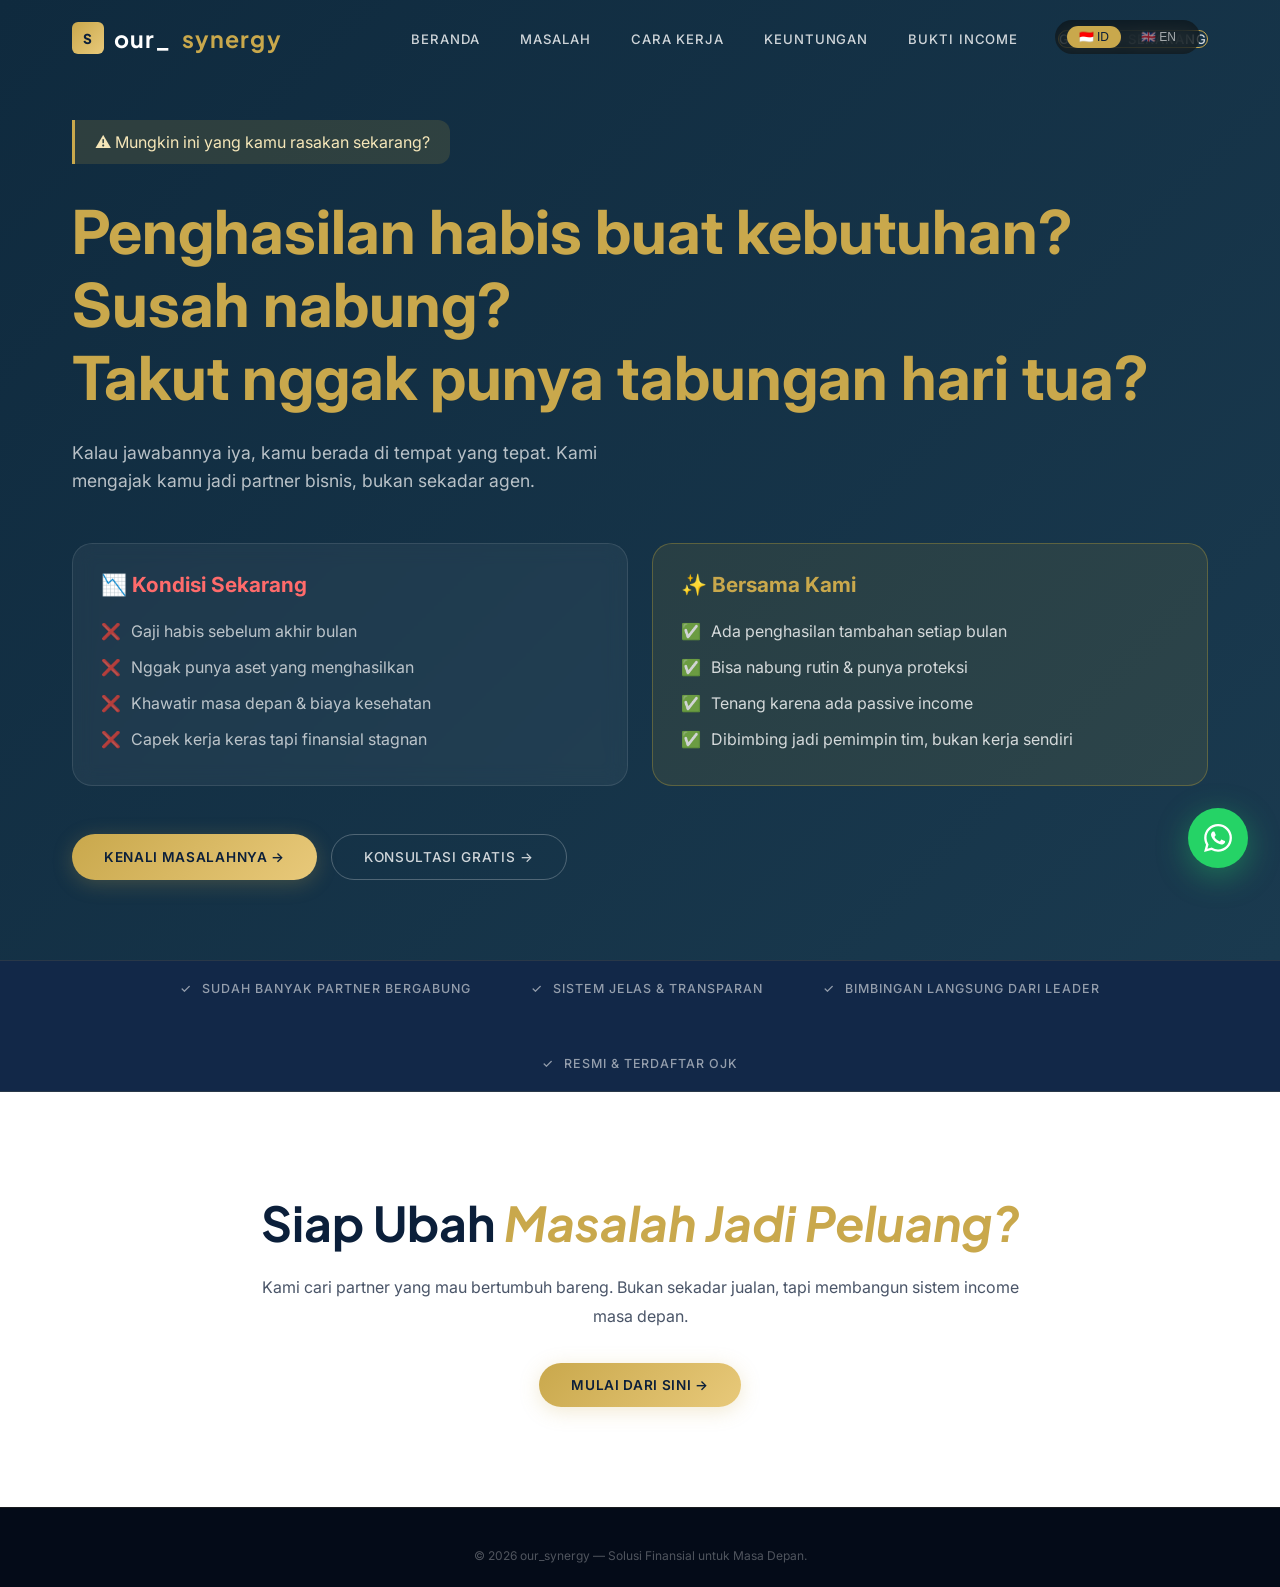
==== commit fc3fbe4c: "first commit" ====
--- a/index.html
+++ b/index.html
@@ -3,14 +3,105 @@
 <head>
   <meta charset="UTF-8"/>
   <meta name="viewport" content="width=device-width, initial-scale=1.0"/>
-  <title>Our_Synergy | Bangun Bisnis Income Allianz</title>
-  <link href="https://fonts.googleapis.com/css2?family=Cormorant+Garamond:ital,wght@0,300;0,400;0,600;1,300;1,400;1,600&family=DM+Sans:opsz,wght@9..40,300;9..40,400;9..40,500;9..40,600&display=swap" rel="stylesheet"/>
+  <title>Our_Synergy | Solusi Finansial untuk Masa Depan</title>
+  <link href="https://fonts.googleapis.com/css2?family=Inter:opsz,wght@14..32,300;14..32,400;14..32,500;14..32,600;14..32,700&family=Plus+Jakarta+Sans:wght@400;500;600;700;800&display=swap" rel="stylesheet"/>
   <link rel="stylesheet" href="style.css"/>
+  <style>
+    /* tambahan sementara untuk hero baru */
+    .hero-new {
+      min-height: 100vh;
+      background: linear-gradient(135deg, #0F2A3E 0%, #1A3A4F 100%);
+      display: flex;
+      align-items: center;
+      padding: 120px 72px 80px;
+      position: relative;
+    }
+    .hero-new .container {
+      max-width: 1280px;
+      margin: 0 auto;
+      width: 100%;
+    }
+    .pain-badge {
+      background: rgba(212, 175, 55, 0.15);
+      border-left: 3px solid var(--gold);
+      padding: 12px 20px;
+      border-radius: 0 12px 12px 0;
+      display: inline-block;
+      margin-bottom: 32px;
+    }
+    .pain-badge p {
+      color: var(--gold-light);
+      font-size: 1rem;
+      margin: 0;
+    }
+    .hero-new h1 {
+      font-size: clamp(2.2rem, 5vw, 3.8rem);
+      font-weight: 700;
+      color: white;
+      line-height: 1.2;
+      margin-bottom: 24px;
+    }
+    .hero-new h1 span {
+      color: var(--gold);
+    }
+    .hero-desc {
+      font-size: 1.1rem;
+      color: rgba(255,255,255,0.7);
+      max-width: 550px;
+      margin-bottom: 40px;
+    }
+    .comparison-grid {
+      display: grid;
+      grid-template-columns: 1fr 1fr;
+      gap: 24px;
+      margin: 48px 0;
+    }
+    .pain-card {
+      background: rgba(255,255,255,0.05);
+      border-radius: 20px;
+      padding: 28px;
+      backdrop-filter: blur(10px);
+      border: 1px solid rgba(255,255,255,0.1);
+    }
+    .pain-card h3 {
+      color: #ff6b6b;
+      font-size: 1.3rem;
+      margin-bottom: 16px;
+    }
+    .pain-card ul {
+      list-style: none;
+    }
+    .pain-card li {
+      color: rgba(255,255,255,0.7);
+      padding: 8px 0;
+      display: flex;
+      align-items: center;
+      gap: 10px;
+    }
+    .hope-card {
+      background: rgba(212, 175, 55, 0.1);
+      border-radius: 20px;
+      padding: 28px;
+      border: 1px solid rgba(212, 175, 55, 0.3);
+    }
+    .hope-card h3 {
+      color: var(--gold);
+      font-size: 1.3rem;
+      margin-bottom: 16px;
+    }
+    .hope-card li {
+      color: rgba(255,255,255,0.8);
+    }
+    @media (max-width: 768px) {
+      .hero-new { padding: 100px 24px 60px; }
+      .comparison-grid { grid-template-columns: 1fr; }
+    }
+  </style>
 </head>
 <body>
 
 <!-- FLOATING WA -->
-<a href="https://wa.me/6281380603561?text=Halo%20saya%20tertarik%20join%20jadi%20agen%20Allianz" target="_blank" class="wa-float" title="Chat WhatsApp">
+<a href="https://wa.me/6281380603561?text=Halo%20saya%20tertarik%20jadi%20partner%20bisnis" target="_blank" class="wa-float" title="Chat WhatsApp">
   <svg viewBox="0 0 24 24"><path d="M17.472 14.382c-.297-.149-1.758-.867-2.03-.967-.273-.099-.471-.148-.67.15-.197.297-.767.966-.94 1.164-.173.199-.347.223-.644.075-.297-.15-1.255-.463-2.39-1.475-.883-.788-1.48-1.761-1.653-2.059-.173-.297-.018-.458.13-.606.134-.133.298-.347.446-.52.149-.174.198-.298.298-.497.099-.198.05-.371-.025-.52-.075-.149-.669-1.612-.916-2.207-.242-.579-.487-.5-.669-.51-.173-.008-.371-.01-.57-.01-.198 0-.52.074-.792.372-.272.297-1.04 1.016-1.04 2.479 0 1.462 1.065 2.875 1.213 3.074.149.198 2.096 3.2 5.077 4.487.709.306 1.262.489 1.694.625.712.227 1.36.195 1.871.118.571-.085 1.758-.719 2.006-1.413.248-.694.248-1.289.173-1.413-.074-.124-.272-.198-.57-.347m-5.421 7.403h-.004a9.87 9.87 0 01-5.031-1.378l-.361-.214-3.741.982.998-3.648-.235-.374a9.86 9.86 0 01-1.51-5.26c.001-5.45 4.436-9.884 9.888-9.884 2.64 0 5.122 1.03 6.988 2.898a9.825 9.825 0 012.893 6.994c-.003 5.45-4.437 9.884-9.885 9.884m8.413-18.297A11.815 11.815 0 0012.05 0C5.495 0 .16 5.335.157 11.892c0 2.096.547 4.142 1.588 5.945L.057 24l6.305-1.654a11.882 11.882 0 005.683 1.448h.005c6.554 0 11.89-5.335 11.893-11.893a11.821 11.821 0 00-3.48-8.413z"/></svg>
 </a>
 
@@ -20,7 +111,7 @@
   <button class="lang-btn" data-lang="en">🇬🇧 EN</button>
 </div>
 
-<!-- NAVIGATION: Logo Kiri | Menu Kanan -->
+<!-- NAVIGATION -->
 <nav id="navbar">
   <a href="index.html" class="nav-logo">
     <div class="nav-logo-icon">S</div>
@@ -28,105 +119,74 @@
   </a>
   <ul class="nav-links">
     <li><a href="index.html" data-key="nav_home">Beranda</a></li>
-    <li><a href="rencana.html" data-key="nav_rencana">Rencana</a></li>
-    <li><a href="solusi.html" data-key="nav_solusi">Solusi</a></li>
-    <li><a href="challenge.html" data-key="nav_challenge">Challenge</a></li>
-    <li><a href="income.html" data-key="nav_income">Income</a></li>
+    <li><a href="rencana.html" data-key="nav_rencana">Masalah</a></li>
+    <li><a href="solusi.html" data-key="nav_solusi">Cara Kerja</a></li>
+    <li><a href="challenge.html" data-key="nav_challenge">Keuntungan</a></li>
+    <li><a href="income.html" data-key="nav_income">Bukti Income</a></li>
     <li><a href="kontak.html" class="nav-cta" data-key="nav_kontak">Gabung Sekarang</a></li>
   </ul>
 </nav>
 
-<!-- HERO SECTION -->
-<section class="hero">
-  <div class="hero-grain"></div>
-  <div class="hero-lines"></div>
-  <div class="hero-orb hero-orb-1"></div>
-  <div class="hero-orb hero-orb-2"></div>
-  <div class="hero-inner">
-    <div class="hero-left">
-      <div class="hero-badge">
-        <div class="hero-badge-dot"></div>
-        <span data-key="hero_badge">Bangun Bisnis Income Allianz</span>
+<!-- HERO BARU: Pendekatan Personal -->
+<section class="hero-new">
+  <div class="container">
+    <div class="pain-badge">
+      <p>⚠️ <span data-key="hero_pain_tag">Mungkin ini yang kamu rasakan sekarang?</span></p>
+    </div>
+    <h1>
+      <span data-key="hero_line1">Penghasilan habis buat kebutuhan?</span><br>
+      <span data-key="hero_line2">Susah nabung?</span><br>
+      <span data-key="hero_line3">Takut nggak punya tabungan hari tua?</span>
+    </h1>
+    <p class="hero-desc" data-key="hero_desc">Kalau jawabannya iya, kamu berada di tempat yang tepat. Kami mengajak kamu jadi partner bisnis, bukan sekadar agen.</p>
+    
+    <div class="comparison-grid">
+      <div class="pain-card">
+        <h3>📉 <span data-key="pain_title">Kondisi Sekarang</span></h3>
+        <ul>
+          <li>❌ <span data-key="pain1">Gaji habis sebelum akhir bulan</span></li>
+          <li>❌ <span data-key="pain2">Nggak punya aset yang menghasilkan</span></li>
+          <li>❌ <span data-key="pain3">Khawatir masa depan & biaya kesehatan</span></li>
+          <li>❌ <span data-key="pain4">Capek kerja keras tapi finansial stagnan</span></li>
+        </ul>
       </div>
-      <h1 class="hero-title">
-        <strong data-key="hero_title1">CAPAI KEAMANAN</strong>
-        <em data-key="hero_title2">FINANSIAL ANDA</em>
-      </h1>
-      <p class="hero-sub" data-key="hero_sub">
-        Jangan hanya mengandalkan gaji. Bangun sistem income berulang melalui BE → BP Challenge. Raih passive income hingga 270 Juta/bulan.
-      </p>
-      <div class="hero-actions">
-        <a href="rencana.html" class="btn-gold" data-key="hero_btn1">Mulai Sekarang</a>
-        <a href="kontak.html" class="btn-ghost" data-key="hero_btn2">Konsultasi Gratis →</a>
+      <div class="hope-card">
+        <h3>✨ <span data-key="hope_title">Bersama Kami</span></h3>
+        <ul>
+          <li>✅ <span data-key="hope1">Ada penghasilan tambahan setiap bulan</span></li>
+          <li>✅ <span data-key="hope2">Bisa nabung rutin & punya proteksi</span></li>
+          <li>✅ <span data-key="hope3">Tenang karena ada passive income</span></li>
+          <li>✅ <span data-key="hope4">Dibimbing jadi pemimpin tim, bukan kerja sendiri</span></li>
+        </ul>
       </div>
     </div>
-    <div class="hero-right">
-      <div class="hero-card">
-        <div class="hero-card-header">
-          <div class="hero-card-icon">💎</div>
-          <div>
-            <div class="hero-card-title" data-key="card_title">Bisnis Income</div>
-            <div class="hero-card-sub">our_synergy</div>
-          </div>
-        </div>
-        <div class="hero-card-stats">
-          <div class="hcs-item">
-            <div class="hcs-num">30 BP</div>
-            <div class="hcs-label" data-key="stat1">= 270 Juta/bln</div>
-          </div>
-          <div class="hcs-item">
-            <div class="hcs-num">BE → BP</div>
-            <div class="hcs-label" data-key="stat2">+ iPad + 10 Juta</div>
-          </div>
-          <div class="hcs-item">
-            <div class="hcs-num">Golden Path</div>
-            <div class="hcs-label" data-key="stat3">Extra 40% komisi</div>
-          </div>
-          <div class="hcs-item">
-            <div class="hcs-num">ASN Sprint</div>
-            <div class="hcs-label" data-key="stat4">Reward 10 Juta</div>
-          </div>
-        </div>
-      </div>
+
+    <div class="hero-actions">
+      <a href="rencana.html" class="btn-gold" data-key="hero_btn1">Kenali Masalahnya →</a>
+      <a href="kontak.html" class="btn-ghost" data-key="hero_btn2">Konsultasi Gratis →</a>
     </div>
   </div>
 </section>
 
 <!-- TRUST BAR -->
 <div class="trust-bar">
-  <div class="trust-item">
-    <svg width="16" height="16" viewBox="0 0 24 24" fill="none" stroke="currentColor" stroke-width="2"><polyline points="20,6 9,17 4,12"/></svg>
-    <span data-key="trust1">Overriding Generasi</span>
-  </div>
-  <div class="trust-item">
-    <svg width="16" height="16" viewBox="0 0 24 24" fill="none" stroke="currentColor" stroke-width="2"><polyline points="20,6 9,17 4,12"/></svg>
-    <span data-key="trust2">Passive Income</span>
-  </div>
-  <div class="trust-item">
-    <svg width="16" height="16" viewBox="0 0 24 24" fill="none" stroke="currentColor" stroke-width="2"><polyline points="20,6 9,17 4,12"/></svg>
-    <span data-key="trust3">Challenge 2026</span>
-  </div>
-  <div class="trust-item">
-    <svg width="16" height="16" viewBox="0 0 24 24" fill="none" stroke="currentColor" stroke-width="2"><polyline points="20,6 9,17 4,12"/></svg>
-    <span data-key="trust4">Bonus + Reward</span>
-  </div>
-  <div class="trust-item">
-    <svg width="16" height="16" viewBox="0 0 24 24" fill="none" stroke="currentColor" stroke-width="2"><polyline points="20,6 9,17 4,12"/></svg>
-    <span data-key="trust5">OJK & AAJI Certified</span>
-  </div>
+  <div class="trust-item">✓ <span data-key="trust1">Sudah Banyak Partner Bergabung</span></div>
+  <div class="trust-item">✓ <span data-key="trust2">Sistem Jelas & Transparan</span></div>
+  <div class="trust-item">✓ <span data-key="trust3">Bimbingan Langsung dari Leader</span></div>
+  <div class="trust-item">✓ <span data-key="trust4">Resmi & Terdaftar OJK</span></div>
 </div>
 
-<!-- CTA SECTION -->
+<!-- CTA SECTION SEDERHANA -->
 <section class="cta-section">
   <div class="cta-inner">
-    <h2 data-key="cta_title">Siap Menjadi <em>Business Partner?</em></h2>
-    <p data-key="cta_desc">Bergabunglah bersama ribuan agen yang sudah merasakan manfaat income berulang dari sistem overriding generasi.</p>
-    <a href="rencana.html" class="btn-gold" data-key="cta_btn">Lihat Rencana Bisnis →</a>
+    <h2 data-key="cta_title">Siap Ubah <em>Masalah Jadi Peluang?</em></h2>
+    <p data-key="cta_desc">Kami cari partner yang mau bertumbuh bareng. Bukan sekadar jualan, tapi membangun sistem income masa depan.</p>
+    <a href="rencana.html" class="btn-gold" data-key="cta_btn">Mulai Dari Sini →</a>
   </div>
 </section>
 
 <footer>
-  <div class="footer-copy">© 2026 our_synergy — Official Allianz Partner. BE to BP Challenge 2026.</div>
+  <div class="footer-copy">© 2026 our_synergy — Solusi Finansial untuk Masa Depan.</div>
 </footer>
 
 <script src="script.js"></script>
--- a/style.css
+++ b/style.css
@@ -5,15 +5,18 @@
   --navy2:  #122848;
   --gold:   #C9A84C;
   --gold2:  #E8C97A;
+  --gold-light: #F5E6B8;
+  --gold-dark: #B8902C;
   --cream:  #F8F4EE;
   --white:  #FFFFFF;
   --text:   #4a5568;
+  --red-soft: #ff6b6b;
 }
 
 html { scroll-behavior: smooth; }
 
 body {
-  font-family: 'DM Sans', sans-serif;
+  font-family: 'Inter', 'DM Sans', sans-serif;
   background: var(--cream);
   color: var(--navy);
   overflow-x: hidden;
@@ -23,7 +26,7 @@
 ::-webkit-scrollbar-track { background: var(--navy); }
 ::-webkit-scrollbar-thumb { background: var(--gold); border-radius: 3px; }
 
-/* LANGUAGE TOGGLE */
+/* ========== LANGUAGE TOGGLE ========== */
 .lang-toggle {
   position: fixed;
   top: 20px;
@@ -45,6 +48,7 @@
   cursor: pointer;
   font-size: 0.75rem;
   transition: all 0.3s;
+  font-weight: 500;
 }
 .lang-btn.active {
   background: var(--gold);
@@ -54,7 +58,7 @@
   color: var(--gold2);
 }
 
-/* ========== NAVBAR - FIXED ========== */
+/* ========== NAVBAR ========== */
 nav {
   position: fixed;
   top: 0;
@@ -77,10 +81,10 @@
 }
 
 .nav-logo {
-  font-family: 'Cormorant Garamond', serif;
+  font-family: 'Plus Jakarta Sans', 'Cormorant Garamond', serif;
   font-size: 1.45rem;
-  font-weight: 600;
-  letter-spacing: .1em;
+  font-weight: 700;
+  letter-spacing: .05em;
   color: var(--white);
   text-decoration: none;
   display: flex;
@@ -98,11 +102,10 @@
   justify-content: center;
   font-size: .85rem;
   color: var(--navy);
-  font-weight: 700;
+  font-weight: 800;
 }
 .nav-logo span { color: var(--gold); }
 
-/* NAV LINKS - PASTI MUNCUL */
 .nav-links {
   display: flex !important;
   gap: 40px !important;
@@ -122,7 +125,7 @@
   font-size: 0.82rem !important;
   letter-spacing: 0.07em !important;
   text-transform: uppercase !important;
-  font-weight: 400 !important;
+  font-weight: 500 !important;
   transition: color 0.25s !important;
   position: relative !important;
   padding: 0 !important;
@@ -133,7 +136,7 @@
   bottom: -4px;
   left: 0;
   right: 0;
-  height: 1px;
+  height: 2px;
   background: var(--gold);
   transform: scaleX(0);
   transition: transform 0.3s;
@@ -143,11 +146,11 @@
 
 .nav-cta {
   background: transparent !important;
-  border: 1px solid var(--gold) !important;
+  border: 1.5px solid var(--gold) !important;
   color: var(--gold) !important;
   padding: 9px 24px !important;
-  border-radius: 2px;
-  font-weight: 500 !important;
+  border-radius: 40px !important;
+  font-weight: 600 !important;
 }
 .nav-cta::after { display: none !important; }
 .nav-cta:hover {
@@ -155,7 +158,7 @@
   color: var(--navy) !important;
 }
 
-/* BACK TO HOME */
+/* ========== BACK TO HOME ========== */
 .back-home {
   max-width: 1280px;
   margin: 100px auto 0;
@@ -181,7 +184,7 @@
   transform: translateX(-4px);
 }
 
-/* FLOATING WA */
+/* ========== FLOATING WA ========== */
 .wa-float {
   position: fixed;
   bottom: 32px;
@@ -206,7 +209,96 @@
   50% { box-shadow: 0 8px 48px rgba(37,211,102,.7); }
 }
 
-/* HERO */
+/* ========== HERO NEW (untuk index.html) ========== */
+.hero-new {
+  min-height: 100vh;
+  background: linear-gradient(135deg, #0F2A3E 0%, #1A3A4F 100%);
+  display: flex;
+  align-items: center;
+  padding: 120px 72px 80px;
+  position: relative;
+}
+.hero-new .container {
+  max-width: 1280px;
+  margin: 0 auto;
+  width: 100%;
+}
+.pain-badge {
+  background: rgba(212, 175, 55, 0.15);
+  border-left: 3px solid var(--gold);
+  padding: 12px 20px;
+  border-radius: 0 12px 12px 0;
+  display: inline-block;
+  margin-bottom: 32px;
+}
+.pain-badge p {
+  color: var(--gold-light);
+  font-size: 1rem;
+  margin: 0;
+}
+.hero-new h1 {
+  font-size: clamp(2.2rem, 5vw, 3.8rem);
+  font-weight: 700;
+  color: white;
+  line-height: 1.2;
+  margin-bottom: 24px;
+}
+.hero-new h1 span {
+  color: var(--gold);
+}
+.hero-desc {
+  font-size: 1.1rem;
+  color: rgba(255,255,255,0.7);
+  max-width: 550px;
+  margin-bottom: 40px;
+  line-height: 1.6;
+}
+.comparison-grid {
+  display: grid;
+  grid-template-columns: 1fr 1fr;
+  gap: 24px;
+  margin: 48px 0;
+}
+.pain-card {
+  background: rgba(255,255,255,0.05);
+  border-radius: 20px;
+  padding: 28px;
+  backdrop-filter: blur(10px);
+  border: 1px solid rgba(255,255,255,0.1);
+}
+.pain-card h3 {
+  color: var(--red-soft);
+  font-size: 1.3rem;
+  margin-bottom: 16px;
+}
+.pain-card ul, .hope-card ul {
+  list-style: none;
+}
+.pain-card li, .hope-card li {
+  padding: 8px 0;
+  display: flex;
+  align-items: center;
+  gap: 10px;
+}
+.pain-card li {
+  color: rgba(255,255,255,0.7);
+}
+.hope-card {
+  background: rgba(212, 175, 55, 0.1);
+  border-radius: 20px;
+  padding: 28px;
+  border: 1px solid rgba(212, 175, 55, 0.3);
+}
+.hope-card h3 {
+  color: var(--gold);
+  font-size: 1.3rem;
+  margin-bottom: 16px;
+}
+.hope-card li {
+  color: rgba(255,255,255,0.8);
+}
+
+/* ========== HERO OLD (untuk halaman lain) ========== */
 .hero {
   min-height: 100vh;
   background: linear-gradient(160deg, #060f1e 0%, var(--navy) 45%, #0f2a4a 100%);
@@ -284,7 +376,7 @@
 }
 @keyframes blink { 0%,100%{opacity:1} 50%{opacity:.3} }
 .hero-title {
-  font-family: 'Cormorant Garamond', serif;
+  font-family: 'Plus Jakarta Sans', 'Cormorant Garamond', serif;
   font-size: clamp(3rem, 5.5vw, 5.2rem);
   font-weight: 300;
   line-height: 1.1;
@@ -292,7 +384,7 @@
   margin-bottom: 24px;
 }
 .hero-title em { color: var(--gold); font-style: italic; display: block; }
-.hero-title strong { font-weight: 600; }
+.hero-title strong { font-weight: 700; }
 .hero-sub {
   font-size: .97rem;
   color: rgba(255,255,255,.6);
@@ -301,280 +393,67 @@
   margin-bottom: 44px;
 }
 .hero-actions { display: flex; gap: 14px; flex-wrap: wrap; }
+
+/* ========== BUTTONS ========== */
 .btn-gold {
   background: linear-gradient(135deg, var(--gold), var(--gold2));
   color: var(--navy);
-  padding: 15px 38px;
-  border-radius: 2px;
+  padding: 14px 32px;
+  border-radius: 40px;
   text-decoration: none;
-  font-weight: 500;
-  font-size: .88rem;
-  letter-spacing: .06em;
+  font-weight: 600;
+  font-size: .85rem;
+  letter-spacing: .05em;
   text-transform: uppercase;
   transition: all .3s;
   display: inline-flex;
   align-items: center;
   gap: 10px;
-  box-shadow: 0 4px 24px rgba(201,168,76,.25);
+  box-shadow: 0 4px 20px rgba(201,168,76,.25);
   border: none;
   cursor: pointer;
 }
 .btn-gold:hover {
   transform: translateY(-2px);
-  box-shadow: 0 10px 36px rgba(201,168,76,.4);
+  box-shadow: 0 10px 30px rgba(201,168,76,.4);
 }
 .btn-ghost {
   border: 1px solid rgba(255,255,255,.25);
   color: rgba(255,255,255,.8);
-  padding: 15px 38px;
-  border-radius: 2px;
+  padding: 14px 32px;
+  border-radius: 40px;
   text-decoration: none;
-  font-size: .88rem;
-  letter-spacing: .06em;
+  font-size: .85rem;
+  letter-spacing: .05em;
   text-transform: uppercase;
   transition: all .3s;
   background: none;
   cursor: pointer;
+  font-weight: 500;
 }
 .btn-ghost:hover {
   border-color: rgba(201,168,76,.6);
   background: rgba(201,168,76,.06);
   color: var(--gold2);
 }
-.hero-card {
-  background: rgba(255,255,255,.04);
-  border: 1px solid rgba(201,168,76,.2);
-  border-radius: 8px;
-  padding: 40px;
-  backdrop-filter: blur(10px);
-}
-.hero-card-header {
-  display: flex;
-  align-items: center;
-  gap: 16px;
-  margin-bottom: 32px;
-  padding-bottom: 24px;
-  border-bottom: 1px solid rgba(255,255,255,.08);
-}
-.hero-card-icon {
-  width: 52px;
-  height: 52px;
-  background: linear-gradient(135deg, var(--gold), var(--gold2));
-  border-radius: 10px;
-  display: flex;
-  align-items: center;
-  justify-content: center;
-  font-size: 1.4rem;
-  color: var(--navy);
-  flex-shrink: 0;
-}
-.hero-card-title {
-  font-family: 'Cormorant Garamond', serif;
-  font-size: 1.3rem;
+.btn-navy {
+  background: var(--navy);
   color: var(--white);
-  font-weight: 600;
-}
-.hero-card-sub {
-  font-size: .78rem;
-  color: rgba(255,255,255,.45);
-  margin-top: 3px;
-  letter-spacing: .05em;
-}
-.hero-card-stats {
-  display: grid;
-  grid-template-columns: 1fr 1fr;
-  gap: 16px;
-  margin-bottom: 28px;
-}
-.hcs-item {
-  background: rgba(255,255,255,.04);
-  border: 1px solid rgba(255,255,255,.07);
-  border-radius: 6px;
-  padding: 18px;
-}
-.hcs-num {
-  font-family: 'Cormorant Garamond', serif;
-  font-size: 2rem;
-  color: var(--gold);
-  font-weight: 600;
-  line-height: 1;
-}
-.hcs-label {
-  font-size: .72rem;
-  color: rgba(255,255,255,.45);
-  margin-top: 6px;
-  letter-spacing: .08em;
+  padding: 12px 28px;
+  border-radius: 40px;
+  text-decoration: none;
+  font-size: .8rem;
+  font-weight: 500;
+  letter-spacing: .06em;
   text-transform: uppercase;
-}
-
-/* TRUST BAR */
-.trust-bar {
-  background: var(--navy2);
-  border-top: 1px solid rgba(201,168,76,.12);
-  border-bottom: 1px solid rgba(201,168,76,.12);
-  padding: 20px 72px;
-  display: flex;
-  align-items: center;
-  justify-content: center;
-  gap: 60px;
-  flex-wrap: wrap;
-}
-.trust-item {
-  display: flex;
-  align-items: center;
-  gap: 10px;
-  color: rgba(255,255,255,.55);
-  font-size: .78rem;
-  letter-spacing: .08em;
-  text-transform: uppercase;
-}
-.trust-item svg { color: var(--gold); flex-shrink: 0; }
-
-/* CTA SECTION */
-.cta-section {
-  padding: 100px 72px;
-  text-align: center;
-  background: var(--white);
-}
-.cta-inner {
-  max-width: 800px;
-  margin: 0 auto;
-}
-.cta-inner h2 {
-  font-family: 'Cormorant Garamond', serif;
-  font-size: clamp(2rem, 4vw, 3rem);
-  margin-bottom: 20px;
-}
-.cta-inner h2 em { color: var(--gold); font-style: italic; }
-.cta-inner p {
-  color: var(--text);
-  line-height: 1.8;
-  margin-bottom: 32px;
-}
-
-/* PAGE CONTENT */
-.page-header {
-  padding: 120px 72px 60px;
-  background: linear-gradient(160deg, #060f1e 0%, var(--navy) 45%, #0f2a4a 100%);
-}
-.page-header h1 {
-  font-family: 'Cormorant Garamond', serif;
-  font-size: clamp(2.5rem, 5vw, 4rem);
-  color: var(--white);
-  max-width: 800px;
-}
-.page-header h1 em { color: var(--gold); font-style: italic; }
-.section-wrap {
-  max-width: 1280px;
-  margin: 0 auto;
-  padding: 80px 72px;
-}
-.section-label {
-  font-size: .7rem;
-  letter-spacing: .28em;
-  text-transform: uppercase;
-  color: var(--gold);
-  font-weight: 500;
-  margin-bottom: 12px;
-  display: flex;
-  align-items: center;
-  gap: 10px;
-}
-.section-label::before {
-  content: '';
-  width: 28px;
-  height: 1px;
-  background: var(--gold);
-  flex-shrink: 0;
-}
-.section-title {
-  font-family: 'Cormorant Garamond', serif;
-  font-size: clamp(2rem, 4vw, 3rem);
-  font-weight: 300;
-  line-height: 1.2;
-  color: var(--navy);
-  margin-bottom: 48px;
-}
-.section-title em { font-style: italic; color: var(--gold); }
-
-/* GRID & CARDS */
-.grid-2 {
-  display: grid;
-  grid-template-columns: 1fr 1fr;
-  gap: 48px;
-  align-items: stretch;
-}
-.info-card {
-  background: var(--white);
-  border-radius: 12px;
-  padding: 32px;
-  box-shadow: 0 8px 30px rgba(0,0,0,.05);
-  border: 1px solid rgba(0,0,0,.05);
-  transition: transform .3s;
-}
-.info-card:hover { transform: translateY(-5px); }
-.info-card.gold-bg {
-  background: linear-gradient(135deg, var(--navy), var(--navy2));
-  color: white;
-  border: 1px solid rgba(201,168,76,.2);
-}
-.warning-box {
-  background: rgba(201,168,76,.1);
-  border-left: 4px solid var(--gold);
-  padding: 20px 24px;
-  margin: 32px 0;
-  border-radius: 8px;
-}
-.stat-number {
-  font-family: 'Cormorant Garamond', serif;
-  font-size: 2.5rem;
-  font-weight: 700;
-  color: var(--gold);
-}
-
-/* INCOME TABLE */
-.income-table {
-  background: var(--white);
-  border-radius: 12px;
-  overflow: hidden;
-  margin: 24px 0;
-}
-.income-row {
-  display: flex;
-  justify-content: space-between;
-  padding: 16px 24px;
-  border-bottom: 1px solid rgba(0,0,0,.05);
-}
-.income-row:last-child { border-bottom: none; }
-.income-label { font-weight: 600; }
-.income-value {
-  font-family: 'Cormorant Garamond', serif;
-  font-size: 1.3rem;
-  font-weight: 600;
-  color: var(--gold);
-}
-
-/* CONTACT PAGE */
-.contact-grid {
-  display: grid;
-  grid-template-columns: 1fr 1fr;
-  gap: 80px;
-  align-items: center;
-}
-.contact-card {
-  background: linear-gradient(135deg, var(--navy), var(--navy2));
-  border-radius: 16px;
-  padding: 48px;
-  text-align: center;
-  border: 1px solid rgba(201,168,76,.2);
-}
-.contact-num {
-  font-family: 'Cormorant Garamond', serif;
-  font-size: 2rem;
-  color: var(--gold);
-  margin: 16px 0;
-  display: block;
-}
+  display: inline-flex;
+  align-items: center;
+  gap: 8px;
+  transition: all .3s;
+  border: none;
+  cursor: pointer;
+}
+.btn-navy:hover { background: var(--navy2); transform: translateY(-2px); }
 .btn-wa-big {
   display: inline-flex;
   align-items: center;
@@ -584,32 +463,181 @@
   color: white;
   text-decoration: none;
   padding: 14px 32px;
-  border-radius: 4px;
-  font-weight: 500;
+  border-radius: 40px;
+  font-weight: 600;
   width: 100%;
-  transition: all .3s;
-}
-.btn-wa-big:hover { background: #20c55e; transform: translateY(-2px); }
-.btn-navy {
-  background: var(--navy);
-  color: var(--white);
-  padding: 12px 28px;
-  border-radius: 2px;
-  text-decoration: none;
-  font-size: .8rem;
-  font-weight: 500;
-  letter-spacing: .06em;
-  text-transform: uppercase;
-  display: inline-flex;
-  align-items: center;
-  gap: 8px;
   transition: all .3s;
   border: none;
   cursor: pointer;
 }
-.btn-navy:hover { background: var(--navy2); transform: translateY(-2px); }
-
-/* FOOTER */
+.btn-wa-big:hover { background: #20c55e; transform: translateY(-2px); }
+
+/* ========== TRUST BAR ========== */
+.trust-bar {
+  background: var(--navy2);
+  border-top: 1px solid rgba(201,168,76,.12);
+  border-bottom: 1px solid rgba(201,168,76,.12);
+  padding: 20px 72px;
+  display: flex;
+  align-items: center;
+  justify-content: center;
+  gap: 60px;
+  flex-wrap: wrap;
+}
+.trust-item {
+  display: flex;
+  align-items: center;
+  gap: 10px;
+  color: rgba(255,255,255,.55);
+  font-size: .78rem;
+  letter-spacing: .08em;
+  text-transform: uppercase;
+  font-weight: 500;
+}
+
+/* ========== CTA SECTION ========== */
+.cta-section {
+  padding: 100px 72px;
+  text-align: center;
+  background: var(--white);
+}
+.cta-inner {
+  max-width: 800px;
+  margin: 0 auto;
+}
+.cta-inner h2 {
+  font-family: 'Plus Jakarta Sans', 'Cormorant Garamond', serif;
+  font-size: clamp(2rem, 4vw, 3rem);
+  margin-bottom: 20px;
+  font-weight: 700;
+}
+.cta-inner h2 em { color: var(--gold); font-style: italic; }
+.cta-inner p {
+  color: var(--text);
+  line-height: 1.8;
+  margin-bottom: 32px;
+}
+
+/* ========== PAGE CONTENT ========== */
+.page-header {
+  padding: 120px 72px 60px;
+  background: linear-gradient(135deg, #0F2A3E 0%, #1A3A4F 100%);
+}
+.page-header h1 {
+  font-family: 'Plus Jakarta Sans', 'Cormorant Garamond', serif;
+  font-size: clamp(2rem, 5vw, 3.5rem);
+  color: var(--white);
+  max-width: 800px;
+  line-height: 1.2;
+}
+.page-header h1 em { color: var(--gold); font-style: italic; }
+.section-wrap {
+  max-width: 1280px;
+  margin: 0 auto;
+  padding: 80px 72px;
+}
+.section-label {
+  font-size: .7rem;
+  letter-spacing: .28em;
+  text-transform: uppercase;
+  color: var(--gold);
+  font-weight: 600;
+  margin-bottom: 12px;
+  display: flex;
+  align-items: center;
+  gap: 10px;
+}
+.section-label::before {
+  content: '';
+  width: 28px;
+  height: 2px;
+  background: var(--gold);
+  flex-shrink: 0;
+}
+
+/* ========== GRID & CARDS ========== */
+.grid-2 {
+  display: grid;
+  grid-template-columns: 1fr 1fr;
+  gap: 48px;
+  align-items: stretch;
+}
+.info-card {
+  background: var(--white);
+  border-radius: 20px;
+  padding: 32px;
+  box-shadow: 0 8px 30px rgba(0,0,0,.05);
+  border: 1px solid rgba(0,0,0,.05);
+  transition: transform .3s;
+}
+.info-card:hover { transform: translateY(-5px); }
+.info-card.gold-bg {
+  background: linear-gradient(135deg, var(--navy), var(--navy2));
+  color: white;
+  border: 1px solid rgba(201,168,76,.2);
+}
+.info-card.gold-bg h3 { color: var(--gold); }
+.warning-box {
+  background: rgba(201,168,76,.1);
+  border-left: 4px solid var(--gold);
+  padding: 20px 24px;
+  margin: 32px 0;
+  border-radius: 12px;
+}
+.stat-number {
+  font-family: 'Plus Jakarta Sans', 'Cormorant Garamond', serif;
+  font-size: 2.5rem;
+  font-weight: 800;
+  color: var(--gold);
+}
+
+/* ========== INCOME TABLE ========== */
+.income-table {
+  background: var(--white);
+  border-radius: 20px;
+  overflow: hidden;
+  margin: 24px 0;
+  box-shadow: 0 4px 20px rgba(0,0,0,.05);
+}
+.income-row {
+  display: flex;
+  justify-content: space-between;
+  padding: 18px 28px;
+  border-bottom: 1px solid rgba(0,0,0,.05);
+}
+.income-row:last-child { border-bottom: none; }
+.income-label { font-weight: 600; font-size: 1rem; }
+.income-value {
+  font-family: 'Plus Jakarta Sans', serif;
+  font-size: 1.3rem;
+  font-weight: 700;
+  color: var(--gold);
+}
+
+/* ========== CONTACT PAGE ========== */
+.contact-grid {
+  display: grid;
+  grid-template-columns: 1fr 1fr;
+  gap: 80px;
+  align-items: center;
+}
+.contact-card {
+  background: linear-gradient(135deg, var(--navy), var(--navy2));
+  border-radius: 24px;
+  padding: 48px;
+  text-align: center;
+  border: 1px solid rgba(201,168,76,.2);
+}
+.contact-num {
+  font-family: 'Plus Jakarta Sans', serif;
+  font-size: 2rem;
+  color: var(--gold);
+  margin: 16px 0;
+  display: block;
+  font-weight: 700;
+}
+
+/* ========== FOOTER ========== */
 footer {
   background: #040b18;
   border-top: 1px solid rgba(201,168,76,.1);
@@ -618,7 +646,7 @@
 }
 .footer-copy { font-size: .75rem; color: rgba(255,255,255,.3); }
 
-/* ANIMATIONS */
+/* ========== ANIMATIONS ========== */
 @keyframes fadeUp {
   from { opacity: 0; transform: translateY(28px); }
   to { opacity: 1; transform: translateY(0); }
@@ -630,20 +658,22 @@
 }
 .reveal.visible { opacity: 1; transform: none; }
 
-/* RESPONSIVE */
+/* ========== RESPONSIVE ========== */
 @media (max-width: 1100px) {
   .hero-inner { grid-template-columns: 1fr; }
   .hero-right { display: none; }
   .grid-2 { grid-template-columns: 1fr; }
   .contact-grid { grid-template-columns: 1fr; }
+  .comparison-grid { grid-template-columns: 1fr; }
 }
 @media (max-width: 860px) {
   .lang-toggle { right: 20px; top: 80px; }
   nav { padding: 16px 24px; }
   nav.scrolled { padding: 12px 24px; }
-  .nav-links { display: none !important; } /* Sembunyikan di mobile, bisa diganti menu hamburger nanti */
-  .hero, .page-header, .section-wrap { padding: 80px 24px; }
-  .trust-bar { padding: 16px 24px; gap: 24px; }
+  .nav-links { display: none !important; }
+  .hero-new, .hero, .page-header, .section-wrap { padding: 80px 24px; }
+  .trust-bar { padding: 16px 24px; gap: 24px; flex-wrap: wrap; }
   .cta-section { padding: 60px 24px; }
   .back-home { padding: 0 24px; margin-top: 80px; }
+  .page-header { padding-top: 100px; }
 }
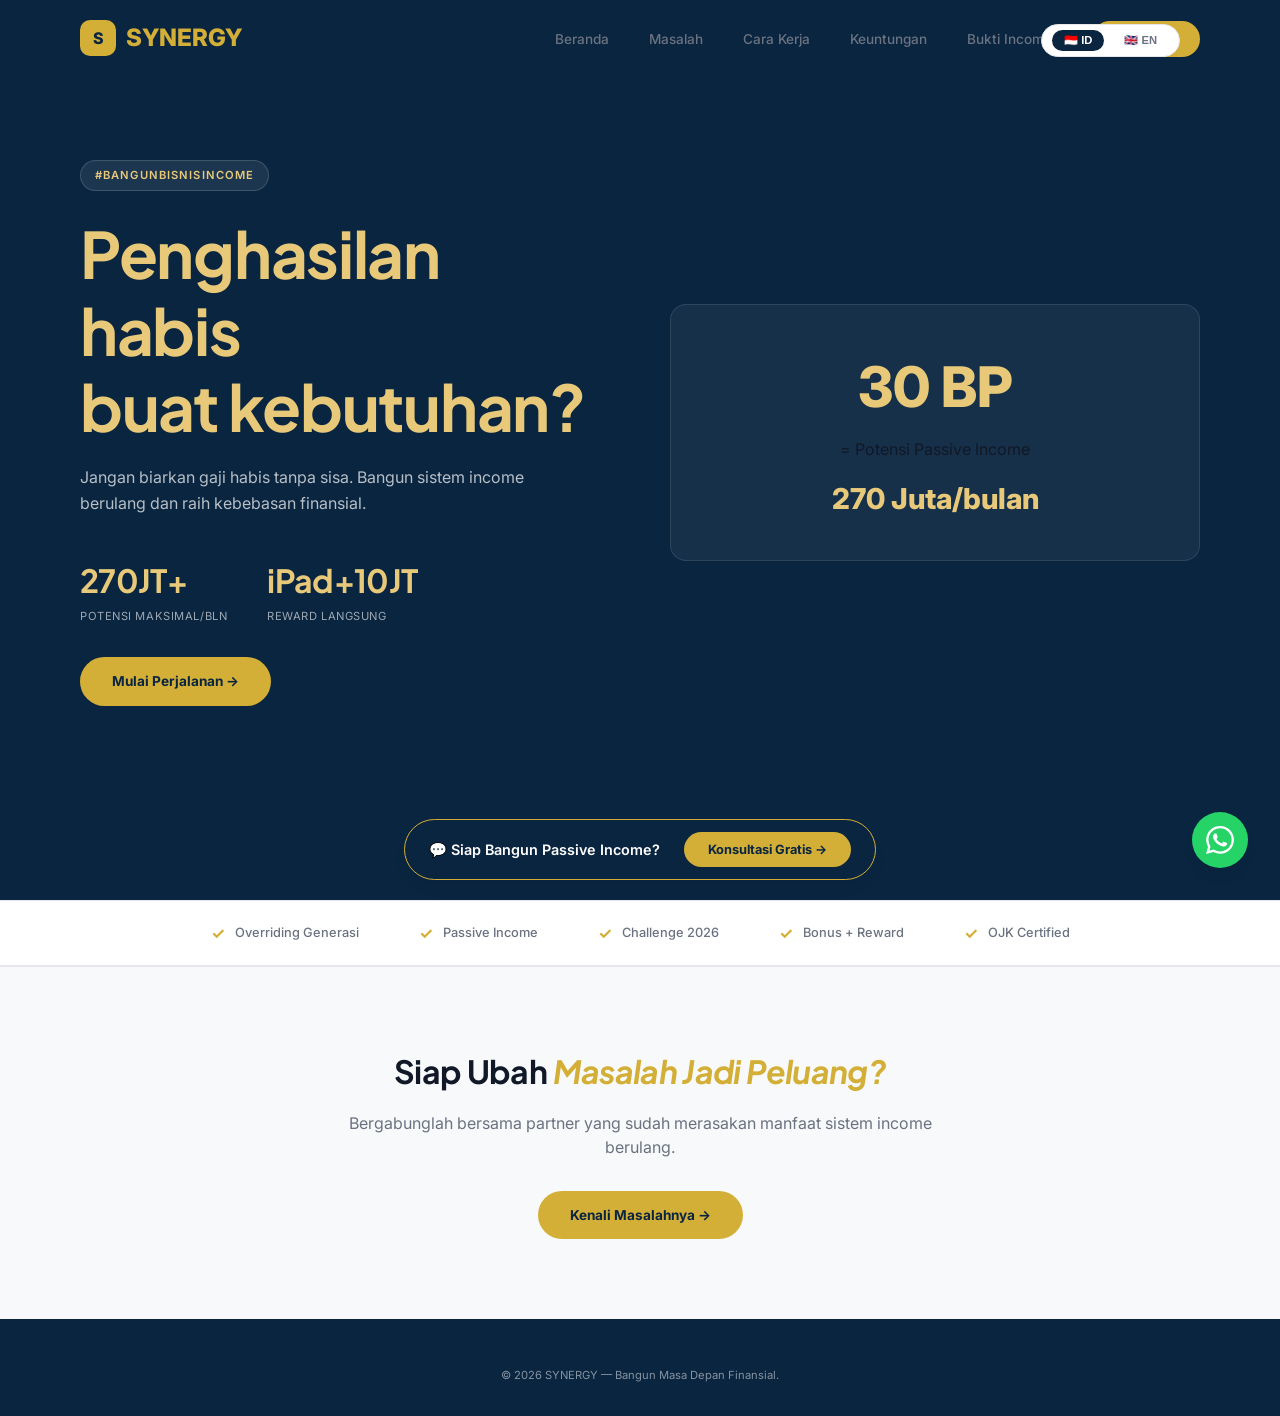
==== commit 07248a31: "second commit" ====
--- a/index.html
+++ b/index.html
@@ -3,119 +3,28 @@
 <head>
   <meta charset="UTF-8"/>
   <meta name="viewport" content="width=device-width, initial-scale=1.0"/>
-  <title>Our_Synergy | Solusi Finansial untuk Masa Depan</title>
-  <link href="https://fonts.googleapis.com/css2?family=Inter:opsz,wght@14..32,300;14..32,400;14..32,500;14..32,600;14..32,700&family=Plus+Jakarta+Sans:wght@400;500;600;700;800&display=swap" rel="stylesheet"/>
+  <title>SYNERGY | Bangun Masa Depan Finansial</title>
+  <link href="https://fonts.googleapis.com/css2?family=Inter:opsz,wght@14..32,300;400;500;600;700;800&family=Plus+Jakarta+Sans:wght@400;500;600;700;800&display=swap" rel="stylesheet"/>
   <link rel="stylesheet" href="style.css"/>
-  <style>
-    /* tambahan sementara untuk hero baru */
-    .hero-new {
-      min-height: 100vh;
-      background: linear-gradient(135deg, #0F2A3E 0%, #1A3A4F 100%);
-      display: flex;
-      align-items: center;
-      padding: 120px 72px 80px;
-      position: relative;
-    }
-    .hero-new .container {
-      max-width: 1280px;
-      margin: 0 auto;
-      width: 100%;
-    }
-    .pain-badge {
-      background: rgba(212, 175, 55, 0.15);
-      border-left: 3px solid var(--gold);
-      padding: 12px 20px;
-      border-radius: 0 12px 12px 0;
-      display: inline-block;
-      margin-bottom: 32px;
-    }
-    .pain-badge p {
-      color: var(--gold-light);
-      font-size: 1rem;
-      margin: 0;
-    }
-    .hero-new h1 {
-      font-size: clamp(2.2rem, 5vw, 3.8rem);
-      font-weight: 700;
-      color: white;
-      line-height: 1.2;
-      margin-bottom: 24px;
-    }
-    .hero-new h1 span {
-      color: var(--gold);
-    }
-    .hero-desc {
-      font-size: 1.1rem;
-      color: rgba(255,255,255,0.7);
-      max-width: 550px;
-      margin-bottom: 40px;
-    }
-    .comparison-grid {
-      display: grid;
-      grid-template-columns: 1fr 1fr;
-      gap: 24px;
-      margin: 48px 0;
-    }
-    .pain-card {
-      background: rgba(255,255,255,0.05);
-      border-radius: 20px;
-      padding: 28px;
-      backdrop-filter: blur(10px);
-      border: 1px solid rgba(255,255,255,0.1);
-    }
-    .pain-card h3 {
-      color: #ff6b6b;
-      font-size: 1.3rem;
-      margin-bottom: 16px;
-    }
-    .pain-card ul {
-      list-style: none;
-    }
-    .pain-card li {
-      color: rgba(255,255,255,0.7);
-      padding: 8px 0;
-      display: flex;
-      align-items: center;
-      gap: 10px;
-    }
-    .hope-card {
-      background: rgba(212, 175, 55, 0.1);
-      border-radius: 20px;
-      padding: 28px;
-      border: 1px solid rgba(212, 175, 55, 0.3);
-    }
-    .hope-card h3 {
-      color: var(--gold);
-      font-size: 1.3rem;
-      margin-bottom: 16px;
-    }
-    .hope-card li {
-      color: rgba(255,255,255,0.8);
-    }
-    @media (max-width: 768px) {
-      .hero-new { padding: 100px 24px 60px; }
-      .comparison-grid { grid-template-columns: 1fr; }
-    }
-  </style>
 </head>
 <body>
 
-<!-- FLOATING WA -->
-<a href="https://wa.me/6281380603561?text=Halo%20saya%20tertarik%20jadi%20partner%20bisnis" target="_blank" class="wa-float" title="Chat WhatsApp">
+<!-- Floating WhatsApp -->
+<a href="https://wa.me/6281380603561?text=Halo%20saya%20tertarik%20jadi%20partner%20bisnis" target="_blank" class="wa-float">
   <svg viewBox="0 0 24 24"><path d="M17.472 14.382c-.297-.149-1.758-.867-2.03-.967-.273-.099-.471-.148-.67.15-.197.297-.767.966-.94 1.164-.173.199-.347.223-.644.075-.297-.15-1.255-.463-2.39-1.475-.883-.788-1.48-1.761-1.653-2.059-.173-.297-.018-.458.13-.606.134-.133.298-.347.446-.52.149-.174.198-.298.298-.497.099-.198.05-.371-.025-.52-.075-.149-.669-1.612-.916-2.207-.242-.579-.487-.5-.669-.51-.173-.008-.371-.01-.57-.01-.198 0-.52.074-.792.372-.272.297-1.04 1.016-1.04 2.479 0 1.462 1.065 2.875 1.213 3.074.149.198 2.096 3.2 5.077 4.487.709.306 1.262.489 1.694.625.712.227 1.36.195 1.871.118.571-.085 1.758-.719 2.006-1.413.248-.694.248-1.289.173-1.413-.074-.124-.272-.198-.57-.347m-5.421 7.403h-.004a9.87 9.87 0 01-5.031-1.378l-.361-.214-3.741.982.998-3.648-.235-.374a9.86 9.86 0 01-1.51-5.26c.001-5.45 4.436-9.884 9.888-9.884 2.64 0 5.122 1.03 6.988 2.898a9.825 9.825 0 012.893 6.994c-.003 5.45-4.437 9.884-9.885 9.884m8.413-18.297A11.815 11.815 0 0012.05 0C5.495 0 .16 5.335.157 11.892c0 2.096.547 4.142 1.588 5.945L.057 24l6.305-1.654a11.882 11.882 0 005.683 1.448h.005c6.554 0 11.89-5.335 11.893-11.893a11.821 11.821 0 00-3.48-8.413z"/></svg>
 </a>
 
-<!-- LANGUAGE TOGGLE -->
+<!-- Language Toggle -->
 <div class="lang-toggle">
   <button class="lang-btn active" data-lang="id">🇮🇩 ID</button>
   <button class="lang-btn" data-lang="en">🇬🇧 EN</button>
 </div>
 
-<!-- NAVIGATION -->
+<!-- Navbar -->
 <nav id="navbar">
   <a href="index.html" class="nav-logo">
     <div class="nav-logo-icon">S</div>
-    our_<span>synergy</span>
+    <span>SYNERGY</span>
   </a>
   <ul class="nav-links">
     <li><a href="index.html" data-key="nav_home">Beranda</a></li>
@@ -123,72 +32,84 @@
     <li><a href="solusi.html" data-key="nav_solusi">Cara Kerja</a></li>
     <li><a href="challenge.html" data-key="nav_challenge">Keuntungan</a></li>
     <li><a href="income.html" data-key="nav_income">Bukti Income</a></li>
-    <li><a href="kontak.html" class="nav-cta" data-key="nav_kontak">Gabung Sekarang</a></li>
+    <li><a href="kontak.html" class="nav-cta" data-key="nav_kontak">Gabung</a></li>
   </ul>
 </nav>
 
-<!-- HERO BARU: Pendekatan Personal -->
-<section class="hero-new">
-  <div class="container">
-    <div class="pain-badge">
-      <p>⚠️ <span data-key="hero_pain_tag">Mungkin ini yang kamu rasakan sekarang?</span></p>
-    </div>
-    <h1>
-      <span data-key="hero_line1">Penghasilan habis buat kebutuhan?</span><br>
-      <span data-key="hero_line2">Susah nabung?</span><br>
-      <span data-key="hero_line3">Takut nggak punya tabungan hari tua?</span>
-    </h1>
-    <p class="hero-desc" data-key="hero_desc">Kalau jawabannya iya, kamu berada di tempat yang tepat. Kami mengajak kamu jadi partner bisnis, bukan sekadar agen.</p>
-    
-    <div class="comparison-grid">
-      <div class="pain-card">
-        <h3>📉 <span data-key="pain_title">Kondisi Sekarang</span></h3>
-        <ul>
-          <li>❌ <span data-key="pain1">Gaji habis sebelum akhir bulan</span></li>
-          <li>❌ <span data-key="pain2">Nggak punya aset yang menghasilkan</span></li>
-          <li>❌ <span data-key="pain3">Khawatir masa depan & biaya kesehatan</span></li>
-          <li>❌ <span data-key="pain4">Capek kerja keras tapi finansial stagnan</span></li>
-        </ul>
+<!-- Hero Section -->
+<section class="hero">
+  <div class="hero-content">
+    <div class="hero-left">
+      <div class="hero-badge" data-key="hero_badge">#BangunBisnisIncome</div>
+      <h1>
+        <span data-key="hero_line1">Penghasilan habis</span><br>
+        <span data-key="hero_line2">buat kebutuhan?</span>
+      </h1>
+      <p class="hero-desc" data-key="hero_desc">
+        Jangan biarkan gaji habis tanpa sisa. Bangun sistem income berulang dan raih kebebasan finansial.
+      </p>
+      <div class="hero-stats">
+        <div class="stat-item">
+          <h4>270JT+</h4>
+          <p data-key="stat_max">Potensi Maksimal/bln</p>
+        </div>
+        <div class="stat-item">
+          <h4>iPad+10JT</h4>
+          <p data-key="stat_reward">Reward Langsung</p>
+        </div>
       </div>
-      <div class="hope-card">
-        <h3>✨ <span data-key="hope_title">Bersama Kami</span></h3>
-        <ul>
-          <li>✅ <span data-key="hope1">Ada penghasilan tambahan setiap bulan</span></li>
-          <li>✅ <span data-key="hope2">Bisa nabung rutin & punya proteksi</span></li>
-          <li>✅ <span data-key="hope3">Tenang karena ada passive income</span></li>
-          <li>✅ <span data-key="hope4">Dibimbing jadi pemimpin tim, bukan kerja sendiri</span></li>
-        </ul>
+      <div class="btn-group">
+        <a href="rencana.html" class="btn-primary" data-key="hero_btn1">Mulai Perjalanan →</a>
       </div>
     </div>
-
-    <div class="hero-actions">
-      <a href="rencana.html" class="btn-gold" data-key="hero_btn1">Kenali Masalahnya →</a>
-      <a href="kontak.html" class="btn-ghost" data-key="hero_btn2">Konsultasi Gratis →</a>
+    <div class="hero-right">
+      <div class="hero-right-card">
+        <div class="card-highlight">
+          <div class="big-number">30 BP</div>
+          <p style="margin-top: 8px;" data-key="card_desc">= Potensi Passive Income</p>
+          <div style="font-size: 1.8rem; font-weight: 800; color: var(--gold-light); margin-top: 16px;">270 Juta/bulan</div>
+        </div>
+      </div>
     </div>
   </div>
 </section>
 
-<!-- TRUST BAR -->
+<!-- Trust Bar -->
 <div class="trust-bar">
-  <div class="trust-item">✓ <span data-key="trust1">Sudah Banyak Partner Bergabung</span></div>
-  <div class="trust-item">✓ <span data-key="trust2">Sistem Jelas & Transparan</span></div>
-  <div class="trust-item">✓ <span data-key="trust3">Bimbingan Langsung dari Leader</span></div>
-  <div class="trust-item">✓ <span data-key="trust4">Resmi & Terdaftar OJK</span></div>
+  <div class="trust-item" data-key="trust1">Overriding Generasi</div>
+  <div class="trust-item" data-key="trust2">Passive Income</div>
+  <div class="trust-item" data-key="trust3">Challenge 2026</div>
+  <div class="trust-item" data-key="trust4">Bonus + Reward</div>
+  <div class="trust-item" data-key="trust5">OJK Certified</div>
 </div>
 
-<!-- CTA SECTION SEDERHANA -->
+<!-- CTA Section -->
 <section class="cta-section">
-  <div class="cta-inner">
-    <h2 data-key="cta_title">Siap Ubah <em>Masalah Jadi Peluang?</em></h2>
-    <p data-key="cta_desc">Kami cari partner yang mau bertumbuh bareng. Bukan sekadar jualan, tapi membangun sistem income masa depan.</p>
-    <a href="rencana.html" class="btn-gold" data-key="cta_btn">Mulai Dari Sini →</a>
-  </div>
+  <h2 data-key="cta_title">Siap Ubah <em>Masalah Jadi Peluang?</em></h2>
+  <p data-key="cta_desc">Bergabunglah bersama partner yang sudah merasakan manfaat sistem income berulang.</p>
+  <a href="rencana.html" class="btn-primary" data-key="cta_btn">Kenali Masalahnya →</a>
 </section>
 
 <footer>
-  <div class="footer-copy">© 2026 our_synergy — Solusi Finansial untuk Masa Depan.</div>
+  <div class="footer-copy">© 2026 SYNERGY — Bangun Masa Depan Finansial.</div>
 </footer>
 
 <script src="script.js"></script>
+
+<!-- STICKY BOTTOM CTA - FIX: Tombolnya ada lagi -->
+<div class="sticky-cta">
+  <div class="sticky-container">
+    <p class="sticky-text">💬 <span data-key="sticky_text">Siap Bangun Passive Income?</span></p>
+    <a href="https://wa.me/6281380603561" class="btn-sticky" data-key="sticky_btn">Konsultasi Gratis →</a>
+  </div>
+</div>
+
+<!-- HAPUS FLOATING SHAPES (karena bikin efek cahaya yang lo gak suka) -->
+<!-- 
+<div class="floating-shape shape-1"></div>
+<div class="floating-shape shape-2"></div>
+<div class="floating-shape shape-3"></div>
+-->
+
 </body>
 </html>
--- a/style.css
+++ b/style.css
@@ -1,64 +1,86 @@
-*, *::before, *::after { margin: 0; padding: 0; box-sizing: border-box; }
+*, *::before, *::after {
+  margin: 0;
+  padding: 0;
+  box-sizing: border-box;
+}
 
 :root {
-  --navy:   #0B1F3A;
-  --navy2:  #122848;
-  --gold:   #C9A84C;
-  --gold2:  #E8C97A;
-  --gold-light: #F5E6B8;
-  --gold-dark: #B8902C;
-  --cream:  #F8F4EE;
-  --white:  #FFFFFF;
-  --text:   #4a5568;
-  --red-soft: #ff6b6b;
-}
-
-html { scroll-behavior: smooth; }
+  /* Warna Solid - Elegan & Premium */
+  --navy-dark: #0A2540;
+  --navy-mid: #1E3A5F;
+  --gold: #D4AF37;
+  --gold-dark: #B8962E;
+  --gold-light: #E8C97A;
+  --white: #FFFFFF;
+  --gray-bg: #F8F9FA;
+  --gray-border: #E5E7EB;
+  --text-dark: #111827;
+  --text-muted: #6B7280;
+  
+  --shadow-sm: 0 1px 2px 0 rgba(0, 0, 0, 0.03);
+  --shadow-md: 0 4px 6px -1px rgba(0, 0, 0, 0.05);
+  --shadow-lg: 0 10px 15px -3px rgba(0, 0, 0, 0.05);
+  
+  --radius-card: 16px;
+  --radius-btn: 40px;
+  --radius-sm: 10px;
+  
+  --transition: all 0.3s ease;
+}
 
 body {
-  font-family: 'Inter', 'DM Sans', sans-serif;
-  background: var(--cream);
-  color: var(--navy);
+  font-family: 'Inter', system-ui, -apple-system, sans-serif;
+  background: var(--white);
+  color: var(--text-dark);
+  line-height: 1.5;
   overflow-x: hidden;
 }
 
+h1, h2, h3, h4, h5, h6 {
+  font-family: 'Plus Jakarta Sans', 'Inter', sans-serif;
+  font-weight: 700;
+  letter-spacing: -0.02em;
+  color: var(--text-dark);
+}
+
 ::-webkit-scrollbar { width: 6px; }
-::-webkit-scrollbar-track { background: var(--navy); }
+::-webkit-scrollbar-track { background: var(--gray-bg); }
 ::-webkit-scrollbar-thumb { background: var(--gold); border-radius: 3px; }
 
-/* ========== LANGUAGE TOGGLE ========== */
+/* Language Toggle */
 .lang-toggle {
   position: fixed;
-  top: 20px;
-  right: 80px;
+  top: 24px;
+  right: 100px;
   z-index: 1001;
   display: flex;
   gap: 8px;
-  background: rgba(0,0,0,0.5);
-  padding: 6px 12px;
-  border-radius: 40px;
-  backdrop-filter: blur(10px);
+  background: var(--white);
+  padding: 5px 10px;
+  border-radius: var(--radius-btn);
+  box-shadow: var(--shadow-sm);
+  border: 1px solid var(--gray-border);
 }
 .lang-btn {
   background: transparent;
   border: none;
-  color: rgba(255,255,255,0.6);
+  color: var(--text-muted);
   padding: 4px 12px;
   border-radius: 30px;
   cursor: pointer;
-  font-size: 0.75rem;
-  transition: all 0.3s;
-  font-weight: 500;
+  font-size: 0.7rem;
+  font-weight: 600;
+  transition: var(--transition);
 }
 .lang-btn.active {
-  background: var(--gold);
-  color: var(--navy);
+  background: var(--navy-dark);
+  color: var(--white);
 }
 .lang-btn:hover:not(.active) {
-  color: var(--gold2);
-}
-
-/* ========== NAVBAR ========== */
+  color: var(--gold);
+}
+
+/* Navbar */
 nav {
   position: fixed;
   top: 0;
@@ -68,418 +90,221 @@
   display: flex;
   align-items: center;
   justify-content: space-between;
-  padding: 22px 72px;
-  transition: all .4s ease;
+  padding: 20px 80px;
+  transition: var(--transition);
   background: transparent;
 }
 nav.scrolled {
-  padding: 14px 72px;
-  background: rgba(8, 20, 40, 0.97);
-  backdrop-filter: blur(20px);
-  border-bottom: 1px solid rgba(201,168,76,.15);
-  box-shadow: 0 4px 40px rgba(0,0,0,.3);
-}
-
+  padding: 12px 80px;
+  background: var(--white);
+  border-bottom: 1px solid var(--gray-border);
+  box-shadow: var(--shadow-md);
+}
 .nav-logo {
-  font-family: 'Plus Jakarta Sans', 'Cormorant Garamond', serif;
-  font-size: 1.45rem;
-  font-weight: 700;
-  letter-spacing: .05em;
-  color: var(--white);
+  font-size: 1.5rem;
+  font-weight: 800;
+  color: var(--navy-dark);
   text-decoration: none;
   display: flex;
   align-items: center;
   gap: 10px;
-  flex-shrink: 0;
 }
 .nav-logo-icon {
-  width: 32px;
-  height: 32px;
-  background: linear-gradient(135deg, var(--gold), var(--gold2));
-  border-radius: 6px;
+  width: 36px;
+  height: 36px;
+  background: var(--gold);
+  border-radius: 10px;
   display: flex;
   align-items: center;
   justify-content: center;
-  font-size: .85rem;
-  color: var(--navy);
+  font-size: 1rem;
+  color: var(--navy-dark);
   font-weight: 800;
 }
 .nav-logo span { color: var(--gold); }
-
 .nav-links {
-  display: flex !important;
-  gap: 40px !important;
-  list-style: none !important;
-  align-items: center !important;
-  margin: 0 !important;
-  padding: 0 !important;
-}
-.nav-links li {
-  list-style: none !important;
-  margin: 0 !important;
-  padding: 0 !important;
+  display: flex;
+  gap: 40px;
+  list-style: none;
+  align-items: center;
 }
 .nav-links a {
-  color: rgba(255,255,255,0.8) !important;
-  text-decoration: none !important;
-  font-size: 0.82rem !important;
-  letter-spacing: 0.07em !important;
-  text-transform: uppercase !important;
-  font-weight: 500 !important;
-  transition: color 0.25s !important;
-  position: relative !important;
-  padding: 0 !important;
-}
-.nav-links a::after {
-  content: '';
-  position: absolute;
-  bottom: -4px;
-  left: 0;
-  right: 0;
-  height: 2px;
+  color: var(--text-muted);
+  text-decoration: none;
+  font-size: 0.85rem;
+  font-weight: 500;
+  transition: var(--transition);
+}
+.nav-links a:hover { color: var(--gold); }
+.nav-cta {
   background: var(--gold);
-  transform: scaleX(0);
-  transition: transform 0.3s;
-}
-.nav-links a:hover { color: var(--gold) !important; }
-.nav-links a:hover::after { transform: scaleX(1); }
-
-.nav-cta {
-  background: transparent !important;
-  border: 1.5px solid var(--gold) !important;
-  color: var(--gold) !important;
-  padding: 9px 24px !important;
-  border-radius: 40px !important;
-  font-weight: 600 !important;
-}
-.nav-cta::after { display: none !important; }
+  color: var(--navy-dark) !important;
+  padding: 10px 28px !important;
+  border-radius: var(--radius-btn);
+  font-weight: 700 !important;
+}
 .nav-cta:hover {
-  background: var(--gold) !important;
-  color: var(--navy) !important;
-}
-
-/* ========== BACK TO HOME ========== */
+  background: var(--gold-dark);
+  transform: translateY(-2px);
+  color: white !important;
+}
+
+/* Back Home */
 .back-home {
   max-width: 1280px;
   margin: 100px auto 0;
-  padding: 0 72px;
+  padding: 0 80px;
 }
 .back-btn {
   display: inline-flex;
   align-items: center;
   gap: 8px;
   background: transparent;
-  border: 1px solid rgba(201,168,76,.3);
+  border: 1px solid var(--gray-border);
+  color: var(--text-muted);
+  padding: 8px 20px;
+  border-radius: var(--radius-btn);
+  text-decoration: none;
+  font-size: 0.8rem;
+  font-weight: 500;
+  transition: var(--transition);
+}
+.back-btn:hover {
+  border-color: var(--gold);
   color: var(--gold);
-  padding: 10px 20px;
-  border-radius: 40px;
-  text-decoration: none;
-  font-size: 0.85rem;
-  font-weight: 500;
-  transition: all 0.3s;
-}
-.back-btn:hover {
-  background: rgba(201,168,76,.1);
-  border-color: var(--gold);
   transform: translateX(-4px);
 }
 
-/* ========== FLOATING WA ========== */
+/* Floating WA */
 .wa-float {
   position: fixed;
   bottom: 32px;
   right: 32px;
   z-index: 999;
-  width: 60px;
-  height: 60px;
+  width: 56px;
+  height: 56px;
   border-radius: 50%;
   background: #25D366;
   display: flex;
   align-items: center;
   justify-content: center;
-  box-shadow: 0 8px 32px rgba(37,211,102,.4);
-  text-decoration: none;
-  animation: pulse-wa 2.5s ease-in-out infinite;
-  transition: transform .2s;
+  box-shadow: var(--shadow-lg);
+  transition: var(--transition);
 }
 .wa-float:hover { transform: scale(1.1); }
 .wa-float svg { width: 28px; height: 28px; fill: white; }
-@keyframes pulse-wa {
-  0%, 100% { box-shadow: 0 8px 32px rgba(37,211,102,.4); }
-  50% { box-shadow: 0 8px 48px rgba(37,211,102,.7); }
-}
-
-/* ========== HERO NEW (untuk index.html) ========== */
-.hero-new {
+
+/* Hero Section */
+.hero {
   min-height: 100vh;
-  background: linear-gradient(135deg, #0F2A3E 0%, #1A3A4F 100%);
-  display: flex;
-  align-items: center;
-  padding: 120px 72px 80px;
+  background: var(--navy-dark);
   position: relative;
 }
-.hero-new .container {
+.hero-content {
+  position: relative;
+  z-index: 2;
   max-width: 1280px;
   margin: 0 auto;
-  width: 100%;
-}
-.pain-badge {
-  background: rgba(212, 175, 55, 0.15);
-  border-left: 3px solid var(--gold);
-  padding: 12px 20px;
-  border-radius: 0 12px 12px 0;
-  display: inline-block;
-  margin-bottom: 32px;
-}
-.pain-badge p {
-  color: var(--gold-light);
-  font-size: 1rem;
-  margin: 0;
-}
-.hero-new h1 {
-  font-size: clamp(2.2rem, 5vw, 3.8rem);
-  font-weight: 700;
-  color: white;
-  line-height: 1.2;
-  margin-bottom: 24px;
-}
-.hero-new h1 span {
-  color: var(--gold);
-}
-.hero-desc {
-  font-size: 1.1rem;
-  color: rgba(255,255,255,0.7);
-  max-width: 550px;
-  margin-bottom: 40px;
-  line-height: 1.6;
-}
-.comparison-grid {
+  padding: 160px 80px 100px;
   display: grid;
   grid-template-columns: 1fr 1fr;
-  gap: 24px;
-  margin: 48px 0;
-}
-.pain-card {
+  gap: 60px;
+  align-items: center;
+}
+.hero-badge {
+  display: inline-block;
+  background: rgba(255,255,255,0.08);
+  border: 1px solid rgba(255,255,255,0.15);
+  color: var(--gold-light);
+  font-size: 0.7rem;
+  font-weight: 600;
+  letter-spacing: 0.1em;
+  text-transform: uppercase;
+  padding: 6px 14px;
+  border-radius: var(--radius-btn);
+  margin-bottom: 24px;
+}
+.hero h1 {
+  font-size: clamp(2.5rem, 5vw, 4rem);
+  font-weight: 700;
+  line-height: 1.2;
+  color: var(--white);
+  margin-bottom: 20px;
+}
+.hero h1 span { color: var(--gold-light); }
+.hero-desc {
+  font-size: 1rem;
+  color: rgba(255,255,255,0.7);
+  line-height: 1.6;
+  margin-bottom: 32px;
+  max-width: 500px;
+}
+.hero-stats {
+  display: flex;
+  gap: 40px;
+  margin-top: 40px;
+}
+.stat-item h4 {
+  font-size: 2rem;
+  color: var(--gold-light);
+  margin-bottom: 4px;
+  transition: var(--transition);
+}
+.stat-item:hover h4 {
+  transform: scale(1.05);
+}
+.stat-item p {
+  font-size: 0.7rem;
+  color: rgba(255,255,255,0.6);
+  text-transform: uppercase;
+  letter-spacing: 0.05em;
+}
+.hero-right-card {
   background: rgba(255,255,255,0.05);
-  border-radius: 20px;
-  padding: 28px;
-  backdrop-filter: blur(10px);
   border: 1px solid rgba(255,255,255,0.1);
-}
-.pain-card h3 {
-  color: var(--red-soft);
-  font-size: 1.3rem;
-  margin-bottom: 16px;
-}
-.pain-card ul, .hope-card ul {
-  list-style: none;
-}
-.pain-card li, .hope-card li {
-  padding: 8px 0;
-  display: flex;
-  align-items: center;
-  gap: 10px;
-}
-.pain-card li {
-  color: rgba(255,255,255,0.7);
-}
-.hope-card {
-  background: rgba(212, 175, 55, 0.1);
-  border-radius: 20px;
-  padding: 28px;
-  border: 1px solid rgba(212, 175, 55, 0.3);
-}
-.hope-card h3 {
-  color: var(--gold);
-  font-size: 1.3rem;
-  margin-bottom: 16px;
-}
-.hope-card li {
-  color: rgba(255,255,255,0.8);
-}
-
-/* ========== HERO OLD (untuk halaman lain) ========== */
-.hero {
-  min-height: 100vh;
-  background: linear-gradient(160deg, #060f1e 0%, var(--navy) 45%, #0f2a4a 100%);
-  display: flex;
-  align-items: center;
-  position: relative;
-  overflow: hidden;
-  padding: 120px 72px 80px;
-}
-.hero-grain {
-  position: absolute;
-  inset: 0;
-  pointer-events: none;
-  opacity: .035;
-  background-image: url("data:image/svg+xml,%3Csvg viewBox='0 0 512 512' xmlns='http://www.w3.org/2000/svg'%3E%3Cfilter id='noise'%3E%3CfeTurbulence type='fractalNoise' baseFrequency='.9' numOctaves='4' stitchTiles='stitch'/%3E%3C/filter%3E%3Crect width='100%25' height='100%25' filter='url(%23noise)'/%3E%3C/svg%3E");
-  background-size: 200px 200px;
-}
-.hero-lines {
-  position: absolute;
-  inset: 0;
-  pointer-events: none;
-  background-image: linear-gradient(rgba(201,168,76,.03) 1px, transparent 1px), linear-gradient(90deg, rgba(201,168,76,.03) 1px, transparent 1px);
-  background-size: 80px 80px;
-}
-.hero-orb {
-  position: absolute;
-  border-radius: 50%;
-  pointer-events: none;
-}
-.hero-orb-1 {
-  width: 700px;
-  height: 700px;
-  top: -200px;
-  right: -150px;
-  background: radial-gradient(circle, rgba(201,168,76,.08) 0%, transparent 65%);
-}
-.hero-orb-2 {
-  width: 500px;
-  height: 500px;
-  bottom: -150px;
-  left: -100px;
-  background: radial-gradient(circle, rgba(20,80,140,.3) 0%, transparent 65%);
-}
-.hero-inner {
-  position: relative;
-  z-index: 2;
-  display: grid;
-  grid-template-columns: 1fr 1fr;
-  gap: 80px;
-  align-items: center;
-  max-width: 1300px;
-  width: 100%;
-  margin: 0 auto;
-}
-.hero-badge {
+  border-radius: var(--radius-card);
+  padding: 40px;
+  text-align: center;
+}
+.hero-right-card .big-number {
+  font-size: 3.5rem;
+  font-weight: 800;
+  color: var(--gold-light);
+}
+.btn-group {
+  display: flex;
+  gap: 16px;
+  margin-top: 32px;
+  flex-wrap: wrap;
+}
+.btn-primary {
+  background: var(--gold);
+  color: var(--navy-dark);
+  padding: 14px 32px;
+  border-radius: var(--radius-btn);
+  text-decoration: none;
+  font-weight: 700;
+  font-size: 0.85rem;
+  transition: var(--transition);
   display: inline-flex;
   align-items: center;
   gap: 8px;
-  border: 1px solid rgba(201,168,76,.4);
-  background: rgba(201,168,76,.06);
-  color: var(--gold2);
-  font-size: .72rem;
-  letter-spacing: .22em;
-  text-transform: uppercase;
-  padding: 8px 18px;
-  border-radius: 100px;
-  margin-bottom: 32px;
-}
-.hero-badge-dot {
-  width: 6px;
-  height: 6px;
-  border-radius: 50%;
-  background: var(--gold);
-  animation: blink 1.5s ease-in-out infinite;
-}
-@keyframes blink { 0%,100%{opacity:1} 50%{opacity:.3} }
-.hero-title {
-  font-family: 'Plus Jakarta Sans', 'Cormorant Garamond', serif;
-  font-size: clamp(3rem, 5.5vw, 5.2rem);
-  font-weight: 300;
-  line-height: 1.1;
-  color: var(--white);
-  margin-bottom: 24px;
-}
-.hero-title em { color: var(--gold); font-style: italic; display: block; }
-.hero-title strong { font-weight: 700; }
-.hero-sub {
-  font-size: .97rem;
-  color: rgba(255,255,255,.6);
-  line-height: 1.85;
-  max-width: 460px;
-  margin-bottom: 44px;
-}
-.hero-actions { display: flex; gap: 14px; flex-wrap: wrap; }
-
-/* ========== BUTTONS ========== */
-.btn-gold {
-  background: linear-gradient(135deg, var(--gold), var(--gold2));
-  color: var(--navy);
-  padding: 14px 32px;
-  border-radius: 40px;
-  text-decoration: none;
-  font-weight: 600;
-  font-size: .85rem;
-  letter-spacing: .05em;
-  text-transform: uppercase;
-  transition: all .3s;
-  display: inline-flex;
-  align-items: center;
-  gap: 10px;
-  box-shadow: 0 4px 20px rgba(201,168,76,.25);
   border: none;
   cursor: pointer;
 }
-.btn-gold:hover {
+.btn-primary:hover {
+  background: var(--gold-dark);
   transform: translateY(-2px);
-  box-shadow: 0 10px 30px rgba(201,168,76,.4);
-}
-.btn-ghost {
-  border: 1px solid rgba(255,255,255,.25);
-  color: rgba(255,255,255,.8);
-  padding: 14px 32px;
-  border-radius: 40px;
-  text-decoration: none;
-  font-size: .85rem;
-  letter-spacing: .05em;
-  text-transform: uppercase;
-  transition: all .3s;
-  background: none;
-  cursor: pointer;
-  font-weight: 500;
-}
-.btn-ghost:hover {
-  border-color: rgba(201,168,76,.6);
-  background: rgba(201,168,76,.06);
-  color: var(--gold2);
-}
-.btn-navy {
-  background: var(--navy);
-  color: var(--white);
-  padding: 12px 28px;
-  border-radius: 40px;
-  text-decoration: none;
-  font-size: .8rem;
-  font-weight: 500;
-  letter-spacing: .06em;
-  text-transform: uppercase;
-  display: inline-flex;
-  align-items: center;
-  gap: 8px;
-  transition: all .3s;
-  border: none;
-  cursor: pointer;
-}
-.btn-navy:hover { background: var(--navy2); transform: translateY(-2px); }
-.btn-wa-big {
-  display: inline-flex;
-  align-items: center;
-  justify-content: center;
-  gap: 12px;
-  background: #25D366;
   color: white;
-  text-decoration: none;
-  padding: 14px 32px;
-  border-radius: 40px;
-  font-weight: 600;
-  width: 100%;
-  transition: all .3s;
-  border: none;
-  cursor: pointer;
-}
-.btn-wa-big:hover { background: #20c55e; transform: translateY(-2px); }
-
-/* ========== TRUST BAR ========== */
+}
+
+/* Trust Bar */
 .trust-bar {
-  background: var(--navy2);
-  border-top: 1px solid rgba(201,168,76,.12);
-  border-bottom: 1px solid rgba(201,168,76,.12);
-  padding: 20px 72px;
-  display: flex;
-  align-items: center;
+  background: var(--white);
+  border-top: 1px solid var(--gray-border);
+  border-bottom: 1px solid var(--gray-border);
+  padding: 20px 80px;
+  display: flex;
   justify-content: center;
   gap: 60px;
   flex-wrap: wrap;
@@ -488,192 +313,365 @@
   display: flex;
   align-items: center;
   gap: 10px;
-  color: rgba(255,255,255,.55);
-  font-size: .78rem;
-  letter-spacing: .08em;
-  text-transform: uppercase;
+  color: var(--text-muted);
+  font-size: 0.8rem;
   font-weight: 500;
 }
-
-/* ========== CTA SECTION ========== */
-.cta-section {
-  padding: 100px 72px;
-  text-align: center;
-  background: var(--white);
-}
-.cta-inner {
-  max-width: 800px;
-  margin: 0 auto;
-}
-.cta-inner h2 {
-  font-family: 'Plus Jakarta Sans', 'Cormorant Garamond', serif;
+.trust-item::before {
+  content: "✓";
+  color: var(--gold);
+  font-weight: 700;
+  font-size: 1rem;
+}
+
+/* Page Header */
+.page-header {
+  background: var(--navy-dark);
+  padding: 140px 80px 80px;
+}
+.page-header h1 {
   font-size: clamp(2rem, 4vw, 3rem);
-  margin-bottom: 20px;
-  font-weight: 700;
-}
-.cta-inner h2 em { color: var(--gold); font-style: italic; }
-.cta-inner p {
-  color: var(--text);
-  line-height: 1.8;
-  margin-bottom: 32px;
-}
-
-/* ========== PAGE CONTENT ========== */
-.page-header {
-  padding: 120px 72px 60px;
-  background: linear-gradient(135deg, #0F2A3E 0%, #1A3A4F 100%);
-}
-.page-header h1 {
-  font-family: 'Plus Jakarta Sans', 'Cormorant Garamond', serif;
-  font-size: clamp(2rem, 5vw, 3.5rem);
   color: var(--white);
   max-width: 800px;
-  line-height: 1.2;
-}
-.page-header h1 em { color: var(--gold); font-style: italic; }
+}
+.page-header h1 em { color: var(--gold-light); font-style: italic; }
+.section-label {
+  display: inline-flex;
+  align-items: center;
+  gap: 10px;
+  font-size: 0.7rem;
+  letter-spacing: 0.2em;
+  text-transform: uppercase;
+  color: var(--gold-light);
+  font-weight: 600;
+  margin-bottom: 20px;
+}
+.section-label::before {
+  content: '';
+  width: 32px;
+  height: 2px;
+  background: var(--gold-light);
+}
+
+/* Section Wrap */
 .section-wrap {
   max-width: 1280px;
   margin: 0 auto;
-  padding: 80px 72px;
-}
-.section-label {
-  font-size: .7rem;
-  letter-spacing: .28em;
-  text-transform: uppercase;
+  padding: 80px;
+}
+
+/* Cards */
+.problem-card, .benefit-card, .income-card, .step-item {
+  background: var(--white);
+  border: 1px solid var(--gray-border);
+  border-radius: var(--radius-card);
+  transition: var(--transition);
+}
+.problem-card:hover, .benefit-card:hover, .step-item:hover {
+  transform: translateY(-4px);
+  border-color: var(--gold);
+  box-shadow: var(--shadow-lg);
+}
+.problem-card, .benefit-card, .step-item {
+  padding: 32px;
+}
+
+/* Problem Grid */
+.problem-grid {
+  display: grid;
+  grid-template-columns: repeat(auto-fit, minmax(280px, 1fr));
+  gap: 32px;
+  margin: 48px 0;
+}
+.problem-icon {
+  width: 56px;
+  height: 56px;
+  background: rgba(212,175,55,0.1);
+  border-radius: var(--radius-sm);
+  display: flex;
+  align-items: center;
+  justify-content: center;
+  font-size: 1.6rem;
+  margin-bottom: 20px;
+}
+.problem-card h3, .benefit-card h3 {
+  font-size: 1.2rem;
+  margin-bottom: 12px;
+}
+.problem-card p, .benefit-card p {
+  color: var(--text-muted);
+  line-height: 1.6;
+}
+
+/* Steps */
+.steps-container {
+  display: flex;
+  flex-direction: column;
+  gap: 32px;
+  margin: 48px 0;
+}
+.step-item {
+  display: flex;
+  gap: 32px;
+  align-items: flex-start;
+}
+.step-number {
+  width: 64px;
+  height: 64px;
+  background: var(--navy-dark);
+  border-radius: var(--radius-sm);
+  display: flex;
+  align-items: center;
+  justify-content: center;
+  font-size: 1.6rem;
+  font-weight: 700;
   color: var(--gold);
+  flex-shrink: 0;
+}
+.step-content h3 {
+  font-size: 1.3rem;
+  margin-bottom: 12px;
+}
+.step-content p {
+  color: var(--text-muted);
+  line-height: 1.6;
+}
+
+/* Benefits Grid */
+.benefits-grid {
+  display: grid;
+  grid-template-columns: repeat(auto-fit, minmax(260px, 1fr));
+  gap: 32px;
+  margin: 48px 0;
+}
+.benefit-icon {
+  font-size: 2.5rem;
+  margin-bottom: 16px;
+}
+
+/* Income Card */
+.income-card {
+  padding: 40px;
+  margin: 32px 0;
+}
+.income-row {
+  display: flex;
+  justify-content: space-between;
+  align-items: center;
+  padding: 20px 0;
+  border-bottom: 1px solid var(--gray-border);
+}
+.income-row:last-child { border-bottom: none; }
+.income-label {
   font-weight: 600;
-  margin-bottom: 12px;
-  display: flex;
-  align-items: center;
-  gap: 10px;
-}
-.section-label::before {
-  content: '';
-  width: 28px;
-  height: 2px;
-  background: var(--gold);
-  flex-shrink: 0;
-}
-
-/* ========== GRID & CARDS ========== */
-.grid-2 {
-  display: grid;
-  grid-template-columns: 1fr 1fr;
-  gap: 48px;
-  align-items: stretch;
-}
-.info-card {
-  background: var(--white);
-  border-radius: 20px;
-  padding: 32px;
-  box-shadow: 0 8px 30px rgba(0,0,0,.05);
-  border: 1px solid rgba(0,0,0,.05);
-  transition: transform .3s;
-}
-.info-card:hover { transform: translateY(-5px); }
-.info-card.gold-bg {
-  background: linear-gradient(135deg, var(--navy), var(--navy2));
-  color: white;
-  border: 1px solid rgba(201,168,76,.2);
-}
-.info-card.gold-bg h3 { color: var(--gold); }
-.warning-box {
-  background: rgba(201,168,76,.1);
-  border-left: 4px solid var(--gold);
-  padding: 20px 24px;
-  margin: 32px 0;
-  border-radius: 12px;
-}
-.stat-number {
-  font-family: 'Plus Jakarta Sans', 'Cormorant Garamond', serif;
-  font-size: 2.5rem;
+  font-size: 1rem;
+}
+.income-value {
+  font-size: 1.4rem;
   font-weight: 800;
   color: var(--gold);
 }
 
-/* ========== INCOME TABLE ========== */
-.income-table {
-  background: var(--white);
-  border-radius: 20px;
-  overflow: hidden;
-  margin: 24px 0;
-  box-shadow: 0 4px 20px rgba(0,0,0,.05);
-}
-.income-row {
-  display: flex;
-  justify-content: space-between;
-  padding: 18px 28px;
-  border-bottom: 1px solid rgba(0,0,0,.05);
-}
-.income-row:last-child { border-bottom: none; }
-.income-label { font-weight: 600; font-size: 1rem; }
-.income-value {
-  font-family: 'Plus Jakarta Sans', serif;
-  font-size: 1.3rem;
-  font-weight: 700;
-  color: var(--gold);
-}
-
-/* ========== CONTACT PAGE ========== */
+/* Testimonial */
+.testimonial-card {
+  background: var(--gray-bg);
+  border: 1px solid var(--gray-border);
+  border-radius: var(--radius-card);
+  padding: 40px;
+  margin: 32px 0;
+}
+.testimonial-card p {
+  font-size: 1rem;
+  line-height: 1.6;
+  margin-bottom: 20px;
+  font-style: italic;
+  color: var(--text-muted);
+}
+.author-name {
+  font-weight: 700;
+  color: var(--navy-dark);
+}
+
+/* Contact Grid */
 .contact-grid {
   display: grid;
   grid-template-columns: 1fr 1fr;
-  gap: 80px;
-  align-items: center;
-}
-.contact-card {
-  background: linear-gradient(135deg, var(--navy), var(--navy2));
-  border-radius: 24px;
+  gap: 60px;
+  align-items: center;
+}
+.contact-info, .contact-wa {
+  background: var(--white);
+  border: 1px solid var(--gray-border);
+  border-radius: var(--radius-card);
   padding: 48px;
+}
+.contact-wa {
   text-align: center;
-  border: 1px solid rgba(201,168,76,.2);
-}
-.contact-num {
-  font-family: 'Plus Jakarta Sans', serif;
+  background: var(--navy-dark);
+  color: var(--white);
+  border: none;
+}
+.btn-wa {
+  background: #25D366;
+  color: white;
+  padding: 14px 28px;
+  border-radius: var(--radius-btn);
+  text-decoration: none;
+  font-weight: 700;
+  display: inline-flex;
+  align-items: center;
+  gap: 12px;
+  margin-top: 24px;
+  transition: var(--transition);
+}
+.btn-wa:hover {
+  transform: translateY(-2px);
+  box-shadow: var(--shadow-md);
+}
+
+/* CTA Section */
+.cta-section {
+  background: var(--gray-bg);
+  padding: 80px;
+  text-align: center;
+  border-top: 1px solid var(--gray-border);
+}
+.cta-section h2 {
   font-size: 2rem;
-  color: var(--gold);
-  margin: 16px 0;
-  display: block;
-  font-weight: 700;
-}
-
-/* ========== FOOTER ========== */
+  margin-bottom: 16px;
+}
+.cta-section h2 em { color: var(--gold); }
+.cta-section p {
+  color: var(--text-muted);
+  max-width: 600px;
+  margin: 0 auto 32px;
+}
+
+/* Footer */
 footer {
-  background: #040b18;
-  border-top: 1px solid rgba(201,168,76,.1);
-  padding: 40px 72px 24px;
+  background: var(--navy-dark);
+  padding: 48px 80px 32px;
   text-align: center;
 }
-.footer-copy { font-size: .75rem; color: rgba(255,255,255,.3); }
-
-/* ========== ANIMATIONS ========== */
-@keyframes fadeUp {
-  from { opacity: 0; transform: translateY(28px); }
-  to { opacity: 1; transform: translateY(0); }
-}
+.footer-copy {
+  color: rgba(255,255,255,0.5);
+  font-size: 0.7rem;
+}
+
+/* Utility */
 .reveal {
   opacity: 0;
-  transform: translateY(36px);
-  transition: opacity .75s ease, transform .75s ease;
-}
-.reveal.visible { opacity: 1; transform: none; }
-
-/* ========== RESPONSIVE ========== */
-@media (max-width: 1100px) {
-  .hero-inner { grid-template-columns: 1fr; }
-  .hero-right { display: none; }
-  .grid-2 { grid-template-columns: 1fr; }
-  .contact-grid { grid-template-columns: 1fr; }
-  .comparison-grid { grid-template-columns: 1fr; }
-}
-@media (max-width: 860px) {
+  transform: translateY(30px);
+  transition: opacity 0.6s ease, transform 0.6s ease;
+}
+.reveal.visible {
+  opacity: 1;
+  transform: translateY(0);
+}
+.warning-box {
+  background: rgba(212,175,55,0.08);
+  border-left: 3px solid var(--gold);
+  border-radius: var(--radius-sm);
+  padding: 24px;
+  margin: 32px 0;
+}
+.text-gold { color: var(--gold); }
+
+/* Sticky CTA */
+.sticky-cta {
+  position: fixed;
+  bottom: 20px;
+  left: 20px;
+  right: 20px;
+  z-index: 1000;
+  display: flex;
+  justify-content: center;
+  pointer-events: none;
+}
+.sticky-container {
+  background: var(--navy-dark);
+  border: 1px solid var(--gold);
+  border-radius: var(--radius-btn);
+  padding: 12px 24px;
+  display: flex;
+  align-items: center;
+  gap: 24px;
+  box-shadow: var(--shadow-lg);
+  pointer-events: auto;
+}
+.sticky-text {
+  color: white;
+  font-weight: 600;
+  margin: 0;
+  font-size: 0.9rem;
+}
+.btn-sticky {
+  background: var(--gold);
+  color: var(--navy-dark);
+  padding: 8px 24px;
+  border-radius: var(--radius-btn);
+  text-decoration: none;
+  font-weight: 700;
+  font-size: 0.8rem;
+  transition: var(--transition);
+}
+.btn-sticky:hover {
+  transform: scale(1.02);
+  background: var(--gold-dark);
+  color: white;
+}
+
+/* Back to Top */
+.back-to-top {
+  position: fixed;
+  bottom: 100px;
+  right: 32px;
+  width: 44px;
+  height: 44px;
+  background: var(--gold);
+  color: var(--navy-dark);
+  border-radius: 50%;
+  display: flex;
+  align-items: center;
+  justify-content: center;
+  cursor: pointer;
+  opacity: 0;
+  visibility: hidden;
+  transition: var(--transition);
+  z-index: 998;
+  font-size: 1.3rem;
+  font-weight: bold;
+  box-shadow: var(--shadow-md);
+  border: none;
+}
+.back-to-top:hover {
+  transform: translateY(-3px);
+  background: var(--gold-dark);
+  color: white;
+}
+
+/* Responsive */
+@media (max-width: 1024px) {
+  .hero-content { grid-template-columns: 1fr; padding: 140px 40px 80px; }
+  .hero-right-card { max-width: 450px; margin: 0 auto; }
+  .contact-grid { grid-template-columns: 1fr; gap: 32px; }
+  nav { padding: 16px 40px; }
+  nav.scrolled { padding: 10px 40px; }
+  .section-wrap, .page-header, .trust-bar, footer { padding-left: 40px; padding-right: 40px; }
+  .cta-section { padding: 60px 40px; }
+}
+@media (max-width: 768px) {
   .lang-toggle { right: 20px; top: 80px; }
-  nav { padding: 16px 24px; }
-  nav.scrolled { padding: 12px 24px; }
-  .nav-links { display: none !important; }
-  .hero-new, .hero, .page-header, .section-wrap { padding: 80px 24px; }
-  .trust-bar { padding: 16px 24px; gap: 24px; flex-wrap: wrap; }
-  .cta-section { padding: 60px 24px; }
-  .back-home { padding: 0 24px; margin-top: 80px; }
-  .page-header { padding-top: 100px; }
+  .nav-links { display: none; }
+  .step-item { flex-direction: column; text-align: center; }
+  .step-number { margin: 0 auto; }
+  .btn-group { flex-direction: column; align-items: stretch; }
+  .section-wrap, .page-header { padding: 60px 24px; }
+  .trust-bar { gap: 20px; padding: 16px 24px; }
+  .problem-grid, .benefits-grid { grid-template-columns: 1fr; }
+  .hero-stats { justify-content: center; }
+  .sticky-container { padding: 8px 16px; gap: 12px; }
+  .sticky-text { font-size: 0.7rem; }
+  .btn-sticky { padding: 6px 16px; font-size: 0.7rem; }
+  .back-to-top { bottom: 80px; right: 20px; width: 38px; height: 38px; font-size: 1.1rem; }
 }
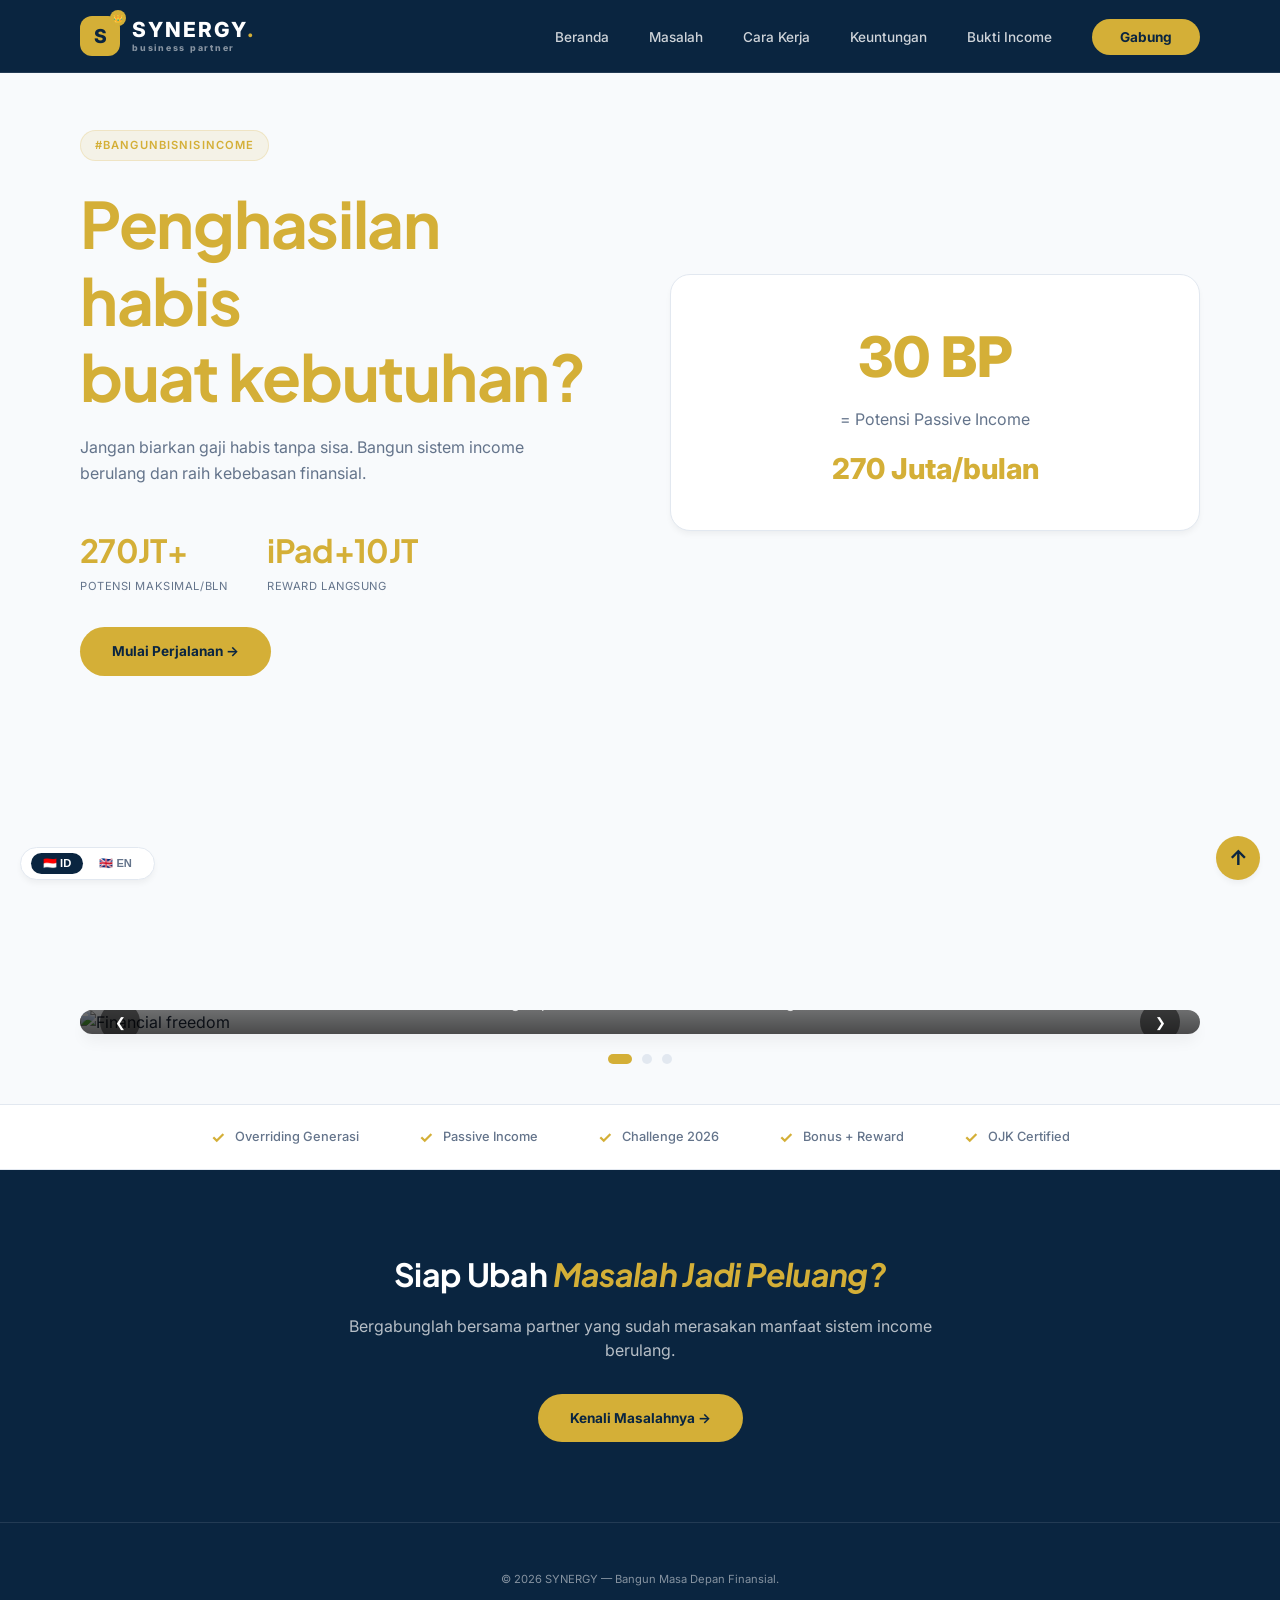
==== commit cbbc938a: "new" ====
--- a/index.html
+++ b/index.html
@@ -9,22 +9,20 @@
 </head>
 <body>
 
-<!-- Floating WhatsApp -->
-<a href="https://wa.me/6281380603561?text=Halo%20saya%20tertarik%20jadi%20partner%20bisnis" target="_blank" class="wa-float">
-  <svg viewBox="0 0 24 24"><path d="M17.472 14.382c-.297-.149-1.758-.867-2.03-.967-.273-.099-.471-.148-.67.15-.197.297-.767.966-.94 1.164-.173.199-.347.223-.644.075-.297-.15-1.255-.463-2.39-1.475-.883-.788-1.48-1.761-1.653-2.059-.173-.297-.018-.458.13-.606.134-.133.298-.347.446-.52.149-.174.198-.298.298-.497.099-.198.05-.371-.025-.52-.075-.149-.669-1.612-.916-2.207-.242-.579-.487-.5-.669-.51-.173-.008-.371-.01-.57-.01-.198 0-.52.074-.792.372-.272.297-1.04 1.016-1.04 2.479 0 1.462 1.065 2.875 1.213 3.074.149.198 2.096 3.2 5.077 4.487.709.306 1.262.489 1.694.625.712.227 1.36.195 1.871.118.571-.085 1.758-.719 2.006-1.413.248-.694.248-1.289.173-1.413-.074-.124-.272-.198-.57-.347m-5.421 7.403h-.004a9.87 9.87 0 01-5.031-1.378l-.361-.214-3.741.982.998-3.648-.235-.374a9.86 9.86 0 01-1.51-5.26c.001-5.45 4.436-9.884 9.888-9.884 2.64 0 5.122 1.03 6.988 2.898a9.825 9.825 0 012.893 6.994c-.003 5.45-4.437 9.884-9.885 9.884m8.413-18.297A11.815 11.815 0 0012.05 0C5.495 0 .16 5.335.157 11.892c0 2.096.547 4.142 1.588 5.945L.057 24l6.305-1.654a11.882 11.882 0 005.683 1.448h.005c6.554 0 11.89-5.335 11.893-11.893a11.821 11.821 0 00-3.48-8.413z"/></svg>
-</a>
-
-<!-- Language Toggle -->
+<!-- Language Toggle - Pojok Kiri Bawah -->
 <div class="lang-toggle">
   <button class="lang-btn active" data-lang="id">🇮🇩 ID</button>
   <button class="lang-btn" data-lang="en">🇬🇧 EN</button>
 </div>
 
-<!-- Navbar -->
+<!-- Navbar - Navy -->
 <nav id="navbar">
   <a href="index.html" class="nav-logo">
     <div class="nav-logo-icon">S</div>
-    <span>SYNERGY</span>
+    <div class="nav-logo-text">
+      <div class="nav-logo-main">SYNERGY<span>.</span></div>
+      <div class="nav-logo-sub">business partner</div>
+    </div>
   </a>
   <ul class="nav-links">
     <li><a href="index.html" data-key="nav_home">Beranda</a></li>
@@ -36,7 +34,7 @@
   </ul>
 </nav>
 
-<!-- Hero Section -->
+<!-- Hero Section - PUTIH -->
 <section class="hero">
   <div class="hero-content">
     <div class="hero-left">
@@ -67,12 +65,44 @@
         <div class="card-highlight">
           <div class="big-number">30 BP</div>
           <p style="margin-top: 8px;" data-key="card_desc">= Potensi Passive Income</p>
-          <div style="font-size: 1.8rem; font-weight: 800; color: var(--gold-light); margin-top: 16px;">270 Juta/bulan</div>
+          <div style="font-size: 1.8rem; font-weight: 800; color: var(--gold); margin-top: 16px;">270 Juta/bulan</div>
         </div>
       </div>
     </div>
   </div>
 </section>
+
+<!-- SLIDER SECTION -->
+<div class="slider-container">
+  <div class="slider">
+    <div class="slider-track" id="sliderTrack">
+      <div class="slider-slide">
+        <img src="https://images.unsplash.com/photo-1554224155-6726b3ff858f?w=1200&h=400&fit=crop" alt="Financial freedom">
+        <div class="slider-caption">
+          <h3>Kebebasan Finansial</h3>
+          <p>Bangun passive income dari sistem overriding</p>
+        </div>
+      </div>
+      <div class="slider-slide">
+        <img src="https://images.unsplash.com/photo-1579621970563-ebec7560ff3e?w=1200&h=400&fit=crop" alt="Team building">
+        <div class="slider-caption">
+          <h3>Bangun Tim Anda</h3>
+          <p>Kolaborasi dan tumbuh bersama partner bisnis</p>
+        </div>
+      </div>
+      <div class="slider-slide">
+        <img src="https://images.unsplash.com/photo-1460925895917-afdab827c52f?w=1200&h=400&fit=crop" alt="Reward and success">
+        <div class="slider-caption">
+          <h3>Raih Reward Spesial</h3>
+          <p>iPad, cash bonus, hingga trip ke Melbourne</p>
+        </div>
+      </div>
+    </div>
+    <button class="slider-btn slider-prev" id="sliderPrev">❮</button>
+    <button class="slider-btn slider-next" id="sliderNext">❯</button>
+  </div>
+  <div class="slider-dots" id="sliderDots"></div>
+</div>
 
 <!-- Trust Bar -->
 <div class="trust-bar">
@@ -83,33 +113,22 @@
   <div class="trust-item" data-key="trust5">OJK Certified</div>
 </div>
 
-<!-- CTA Section -->
+<!-- CTA Section - Navy -->
 <section class="cta-section">
   <h2 data-key="cta_title">Siap Ubah <em>Masalah Jadi Peluang?</em></h2>
   <p data-key="cta_desc">Bergabunglah bersama partner yang sudah merasakan manfaat sistem income berulang.</p>
   <a href="rencana.html" class="btn-primary" data-key="cta_btn">Kenali Masalahnya →</a>
 </section>
 
+<!-- Footer - Navy -->
 <footer>
   <div class="footer-copy">© 2026 SYNERGY — Bangun Masa Depan Finansial.</div>
 </footer>
 
 <script src="script.js"></script>
 
-<!-- STICKY BOTTOM CTA - FIX: Tombolnya ada lagi -->
-<div class="sticky-cta">
-  <div class="sticky-container">
-    <p class="sticky-text">💬 <span data-key="sticky_text">Siap Bangun Passive Income?</span></p>
-    <a href="https://wa.me/6281380603561" class="btn-sticky" data-key="sticky_btn">Konsultasi Gratis →</a>
-  </div>
-</div>
-
-<!-- HAPUS FLOATING SHAPES (karena bikin efek cahaya yang lo gak suka) -->
-<!-- 
-<div class="floating-shape shape-1"></div>
-<div class="floating-shape shape-2"></div>
-<div class="floating-shape shape-3"></div>
--->
+<!-- Back to Top Button -->
+<a href="#" class="back-to-top" id="backToTop">↑</a>
 
 </body>
 </html>
--- a/style.css
+++ b/style.css
@@ -5,32 +5,32 @@
 }
 
 :root {
-  /* Warna Solid - Elegan & Premium */
-  --navy-dark: #0A2540;
-  --navy-mid: #1E3A5F;
-  --gold: #D4AF37;
+  /* Warna Baru - 70% Putih, 15% Navy, 15% Emas */
+  --white: #FFFFFF;
+  --white-bg: #F8FAFC;
+  --navy: #0A2540;           
+  --navy-light: #1E3A5F;
+  --gold: #D4AF37;           
   --gold-dark: #B8962E;
   --gold-light: #E8C97A;
-  --white: #FFFFFF;
-  --gray-bg: #F8F9FA;
-  --gray-border: #E5E7EB;
-  --text-dark: #111827;
-  --text-muted: #6B7280;
+  --text-dark: #1E293B;
+  --text-muted: #64748B;
+  --border: #E2E8F0;
   
   --shadow-sm: 0 1px 2px 0 rgba(0, 0, 0, 0.03);
   --shadow-md: 0 4px 6px -1px rgba(0, 0, 0, 0.05);
   --shadow-lg: 0 10px 15px -3px rgba(0, 0, 0, 0.05);
   
-  --radius-card: 16px;
+  --radius-card: 20px;
   --radius-btn: 40px;
-  --radius-sm: 10px;
+  --radius-sm: 12px;
   
   --transition: all 0.3s ease;
 }
 
 body {
   font-family: 'Inter', system-ui, -apple-system, sans-serif;
-  background: var(--white);
+  background: var(--white-bg);
   color: var(--text-dark);
   line-height: 1.5;
   overflow-x: hidden;
@@ -43,23 +43,24 @@
   color: var(--text-dark);
 }
 
+/* Scrollbar */
 ::-webkit-scrollbar { width: 6px; }
-::-webkit-scrollbar-track { background: var(--gray-bg); }
+::-webkit-scrollbar-track { background: var(--border); }
 ::-webkit-scrollbar-thumb { background: var(--gold); border-radius: 3px; }
 
-/* Language Toggle */
+/* Language Toggle - Pindah ke pojok KIRI BAWAH biar ga ngalangin */
 .lang-toggle {
   position: fixed;
-  top: 24px;
-  right: 100px;
-  z-index: 1001;
-  display: flex;
-  gap: 8px;
+  bottom: 20px;
+  left: 20px;
+  z-index: 99999;
+  display: flex;
+  gap: 4px;
   background: var(--white);
   padding: 5px 10px;
   border-radius: var(--radius-btn);
-  box-shadow: var(--shadow-sm);
-  border: 1px solid var(--gray-border);
+  border: 1px solid var(--border);
+  box-shadow: var(--shadow-md);
 }
 .lang-btn {
   background: transparent;
@@ -73,55 +74,82 @@
   transition: var(--transition);
 }
 .lang-btn.active {
-  background: var(--navy-dark);
+  background: var(--navy);
   color: var(--white);
 }
 .lang-btn:hover:not(.active) {
   color: var(--gold);
 }
 
-/* Navbar */
+/* Navbar - Navy (15%) */
 nav {
   position: fixed;
   top: 0;
   left: 0;
   right: 0;
-  z-index: 1000;
+  z-index: 1001;
   display: flex;
   align-items: center;
   justify-content: space-between;
-  padding: 20px 80px;
-  transition: var(--transition);
-  background: transparent;
+  padding: 16px 80px;
+  background: var(--navy);
+  border-bottom: 1px solid rgba(255,255,255,0.1);
 }
 nav.scrolled {
   padding: 12px 80px;
-  background: var(--white);
-  border-bottom: 1px solid var(--gray-border);
-  box-shadow: var(--shadow-md);
 }
 .nav-logo {
   font-size: 1.5rem;
   font-weight: 800;
-  color: var(--navy-dark);
+  color: var(--white);
   text-decoration: none;
   display: flex;
   align-items: center;
-  gap: 10px;
+  gap: 12px;
 }
 .nav-logo-icon {
-  width: 36px;
-  height: 36px;
-  background: var(--gold);
-  border-radius: 10px;
+  width: 40px;
+  height: 40px;
+  background: var(--gold);
+  border-radius: 12px;
   display: flex;
   align-items: center;
   justify-content: center;
-  font-size: 1rem;
-  color: var(--navy-dark);
+  font-size: 1.2rem;
+  color: var(--navy);
   font-weight: 800;
-}
-.nav-logo span { color: var(--gold); }
+  position: relative;
+}
+.nav-logo-icon::before {
+  content: '👑';
+  font-size: 0.8rem;
+  position: absolute;
+  top: -6px;
+  right: -6px;
+  background: var(--gold);
+  border-radius: 50%;
+  width: 16px;
+  height: 16px;
+  display: flex;
+  align-items: center;
+  justify-content: center;
+  font-size: 0.5rem;
+}
+.nav-logo-text {
+  display: flex;
+  flex-direction: column;
+  line-height: 1.2;
+}
+.nav-logo-main {
+  font-size: 1.3rem;
+  letter-spacing: 0.1em;
+}
+.nav-logo-main span { color: var(--gold); }
+.nav-logo-sub {
+  font-size: 0.55rem;
+  letter-spacing: 0.2em;
+  color: rgba(255,255,255,0.5);
+}
 .nav-links {
   display: flex;
   gap: 40px;
@@ -129,7 +157,7 @@
   align-items: center;
 }
 .nav-links a {
-  color: var(--text-muted);
+  color: rgba(255,255,255,0.8);
   text-decoration: none;
   font-size: 0.85rem;
   font-weight: 500;
@@ -138,7 +166,7 @@
 .nav-links a:hover { color: var(--gold); }
 .nav-cta {
   background: var(--gold);
-  color: var(--navy-dark) !important;
+  color: var(--navy) !important;
   padding: 10px 28px !important;
   border-radius: var(--radius-btn);
   font-weight: 700 !important;
@@ -149,63 +177,47 @@
   color: white !important;
 }
 
-/* Back Home */
-.back-home {
-  max-width: 1280px;
-  margin: 100px auto 0;
-  padding: 0 80px;
-}
-.back-btn {
-  display: inline-flex;
-  align-items: center;
-  gap: 8px;
-  background: transparent;
-  border: 1px solid var(--gray-border);
-  color: var(--text-muted);
-  padding: 8px 20px;
-  border-radius: var(--radius-btn);
+/* Back to Top Button - Pojok Kanan Bawah */
+.back-to-top {
+  position: fixed;
+  bottom: 20px;
+  right: 20px;
+  width: 44px;
+  height: 44px;
+  background: var(--gold);
+  color: var(--navy);
+  border-radius: 50%;
+  display: flex;
+  align-items: center;
+  justify-content: center;
+  cursor: pointer;
+  transition: var(--transition);
+  z-index: 998;
+  font-size: 1.3rem;
+  font-weight: bold;
+  box-shadow: var(--shadow-md);
+  border: none;
   text-decoration: none;
-  font-size: 0.8rem;
-  font-weight: 500;
-  transition: var(--transition);
-}
-.back-btn:hover {
-  border-color: var(--gold);
-  color: var(--gold);
-  transform: translateX(-4px);
-}
-
-/* Floating WA */
-.wa-float {
-  position: fixed;
-  bottom: 32px;
-  right: 32px;
-  z-index: 999;
-  width: 56px;
-  height: 56px;
-  border-radius: 50%;
-  background: #25D366;
-  display: flex;
-  align-items: center;
-  justify-content: center;
-  box-shadow: var(--shadow-lg);
-  transition: var(--transition);
-}
-.wa-float:hover { transform: scale(1.1); }
-.wa-float svg { width: 28px; height: 28px; fill: white; }
-
-/* Hero Section */
+}
+.back-to-top:hover {
+  transform: translateY(-3px);
+  background: var(--gold-dark);
+  color: white;
+}
+
+/* Hero Section - PUTIH (70%) */
 .hero {
   min-height: 100vh;
-  background: var(--navy-dark);
+  background: var(--white-bg);
   position: relative;
+  margin-top: 70px;
 }
 .hero-content {
   position: relative;
   z-index: 2;
   max-width: 1280px;
   margin: 0 auto;
-  padding: 160px 80px 100px;
+  padding: 60px 80px 80px;
   display: grid;
   grid-template-columns: 1fr 1fr;
   gap: 60px;
@@ -213,9 +225,9 @@
 }
 .hero-badge {
   display: inline-block;
-  background: rgba(255,255,255,0.08);
-  border: 1px solid rgba(255,255,255,0.15);
-  color: var(--gold-light);
+  background: rgba(212,175,55,0.1);
+  border: 1px solid rgba(212,175,55,0.2);
+  color: var(--gold);
   font-size: 0.7rem;
   font-weight: 600;
   letter-spacing: 0.1em;
@@ -228,13 +240,13 @@
   font-size: clamp(2.5rem, 5vw, 4rem);
   font-weight: 700;
   line-height: 1.2;
-  color: var(--white);
+  color: var(--text-dark);
   margin-bottom: 20px;
 }
-.hero h1 span { color: var(--gold-light); }
+.hero h1 span { color: var(--gold); }
 .hero-desc {
   font-size: 1rem;
-  color: rgba(255,255,255,0.7);
+  color: var(--text-muted);
   line-height: 1.6;
   margin-bottom: 32px;
   max-width: 500px;
@@ -246,30 +258,30 @@
 }
 .stat-item h4 {
   font-size: 2rem;
-  color: var(--gold-light);
+  color: var(--gold);
   margin-bottom: 4px;
-  transition: var(--transition);
-}
-.stat-item:hover h4 {
-  transform: scale(1.05);
 }
 .stat-item p {
   font-size: 0.7rem;
-  color: rgba(255,255,255,0.6);
+  color: var(--text-muted);
   text-transform: uppercase;
   letter-spacing: 0.05em;
 }
 .hero-right-card {
-  background: rgba(255,255,255,0.05);
-  border: 1px solid rgba(255,255,255,0.1);
+  background: var(--white);
+  border: 1px solid var(--border);
   border-radius: var(--radius-card);
   padding: 40px;
   text-align: center;
+  box-shadow: var(--shadow-md);
 }
 .hero-right-card .big-number {
   font-size: 3.5rem;
   font-weight: 800;
-  color: var(--gold-light);
+  color: var(--gold);
+}
+.hero-right-card p {
+  color: var(--text-muted);
 }
 .btn-group {
   display: flex;
@@ -279,7 +291,7 @@
 }
 .btn-primary {
   background: var(--gold);
-  color: var(--navy-dark);
+  color: var(--navy);
   padding: 14px 32px;
   border-radius: var(--radius-btn);
   text-decoration: none;
@@ -298,11 +310,99 @@
   color: white;
 }
 
-/* Trust Bar */
+/* Slider Styles */
+.slider-container {
+  max-width: 1280px;
+  margin: 40px auto;
+  padding: 0 80px;
+  position: relative;
+}
+.slider {
+  position: relative;
+  width: 100%;
+  overflow: hidden;
+  border-radius: var(--radius-card);
+  box-shadow: var(--shadow-lg);
+}
+.slider-track {
+  display: flex;
+  transition: transform 0.5s ease;
+}
+.slider-slide {
+  min-width: 100%;
+  position: relative;
+}
+.slider-slide img {
+  width: 100%;
+  height: 400px;
+  object-fit: cover;
+}
+.slider-caption {
+  position: absolute;
+  bottom: 0;
+  left: 0;
+  right: 0;
+  background: linear-gradient(to top, rgba(0,0,0,0.7), transparent);
+  color: white;
+  padding: 40px 30px 20px;
+  text-align: center;
+}
+.slider-caption h3 {
+  color: var(--gold-light);
+  margin-bottom: 8px;
+}
+.slider-caption p {
+  color: rgba(255,255,255,0.8);
+  font-size: 0.9rem;
+}
+.slider-btn {
+  position: absolute;
+  top: 50%;
+  transform: translateY(-50%);
+  background: rgba(0,0,0,0.5);
+  color: white;
+  border: none;
+  width: 40px;
+  height: 40px;
+  border-radius: 50%;
+  cursor: pointer;
+  z-index: 10;
+  transition: var(--transition);
+}
+.slider-btn:hover {
+  background: var(--gold);
+}
+.slider-prev {
+  left: 20px;
+}
+.slider-next {
+  right: 20px;
+}
+.slider-dots {
+  display: flex;
+  justify-content: center;
+  gap: 10px;
+  margin-top: 20px;
+}
+.slider-dot {
+  width: 10px;
+  height: 10px;
+  border-radius: 50%;
+  background: var(--border);
+  cursor: pointer;
+  transition: var(--transition);
+}
+.slider-dot.active {
+  background: var(--gold);
+  width: 24px;
+  border-radius: 10px;
+}
+
+/* Trust Bar - Putih */
 .trust-bar {
   background: var(--white);
-  border-top: 1px solid var(--gray-border);
-  border-bottom: 1px solid var(--gray-border);
+  border-top: 1px solid var(--border);
+  border-bottom: 1px solid var(--border);
   padding: 20px 80px;
   display: flex;
   justify-content: center;
@@ -324,15 +424,18 @@
   font-size: 1rem;
 }
 
-/* Page Header */
+/* Page Header - Navy (untuk halaman lain) */
 .page-header {
-  background: var(--navy-dark);
-  padding: 140px 80px 80px;
+  background: var(--navy);
+  padding: 100px 80px 60px;
+  margin-top: 70px;
+  text-align: center;
 }
 .page-header h1 {
   font-size: clamp(2rem, 4vw, 3rem);
   color: var(--white);
   max-width: 800px;
+  margin: 0 auto;
 }
 .page-header h1 em { color: var(--gold-light); font-style: italic; }
 .section-label {
@@ -345,25 +448,30 @@
   color: var(--gold-light);
   font-weight: 600;
   margin-bottom: 20px;
-}
-.section-label::before {
+  justify-content: center;
+}
+.section-label::before,
+.section-label::after {
   content: '';
   width: 32px;
   height: 2px;
   background: var(--gold-light);
 }
+.section-label::before { margin-right: 10px; }
+.section-label::after { margin-left: 10px; }
 
 /* Section Wrap */
 .section-wrap {
   max-width: 1280px;
   margin: 0 auto;
   padding: 80px;
-}
-
-/* Cards */
+  background: var(--white-bg);
+}
+
+/* Cards - Putih */
 .problem-card, .benefit-card, .income-card, .step-item {
   background: var(--white);
-  border: 1px solid var(--gray-border);
+  border: 1px solid var(--border);
   border-radius: var(--radius-card);
   transition: var(--transition);
 }
@@ -374,6 +482,12 @@
 }
 .problem-card, .benefit-card, .step-item {
   padding: 32px;
+}
+.problem-card h3, .benefit-card h3 {
+  color: var(--navy);
+}
+.problem-card p, .benefit-card p {
+  color: var(--text-muted);
 }
 
 /* Problem Grid */
@@ -394,14 +508,6 @@
   font-size: 1.6rem;
   margin-bottom: 20px;
 }
-.problem-card h3, .benefit-card h3 {
-  font-size: 1.2rem;
-  margin-bottom: 12px;
-}
-.problem-card p, .benefit-card p {
-  color: var(--text-muted);
-  line-height: 1.6;
-}
 
 /* Steps */
 .steps-container {
@@ -418,23 +524,21 @@
 .step-number {
   width: 64px;
   height: 64px;
-  background: var(--navy-dark);
+  background: var(--gold);
   border-radius: var(--radius-sm);
   display: flex;
   align-items: center;
   justify-content: center;
   font-size: 1.6rem;
   font-weight: 700;
-  color: var(--gold);
+  color: var(--navy);
   flex-shrink: 0;
 }
 .step-content h3 {
-  font-size: 1.3rem;
-  margin-bottom: 12px;
+  color: var(--navy);
 }
 .step-content p {
   color: var(--text-muted);
-  line-height: 1.6;
 }
 
 /* Benefits Grid */
@@ -459,12 +563,13 @@
   justify-content: space-between;
   align-items: center;
   padding: 20px 0;
-  border-bottom: 1px solid var(--gray-border);
+  border-bottom: 1px solid var(--border);
 }
 .income-row:last-child { border-bottom: none; }
 .income-label {
   font-weight: 600;
   font-size: 1rem;
+  color: var(--text-dark);
 }
 .income-value {
   font-size: 1.4rem;
@@ -474,8 +579,8 @@
 
 /* Testimonial */
 .testimonial-card {
-  background: var(--gray-bg);
-  border: 1px solid var(--gray-border);
+  background: var(--white);
+  border: 1px solid var(--border);
   border-radius: var(--radius-card);
   padding: 40px;
   margin: 32px 0;
@@ -489,7 +594,7 @@
 }
 .author-name {
   font-weight: 700;
-  color: var(--navy-dark);
+  color: var(--gold);
 }
 
 /* Contact Grid */
@@ -501,14 +606,17 @@
 }
 .contact-info, .contact-wa {
   background: var(--white);
-  border: 1px solid var(--gray-border);
+  border: 1px solid var(--border);
   border-radius: var(--radius-card);
   padding: 48px;
 }
+.contact-info h3 {
+  color: var(--navy);
+}
 .contact-wa {
   text-align: center;
-  background: var(--navy-dark);
-  color: var(--white);
+  background: var(--gold);
+  color: var(--navy);
   border: none;
 }
 .btn-wa {
@@ -529,29 +637,30 @@
   box-shadow: var(--shadow-md);
 }
 
-/* CTA Section */
+/* CTA Section - Navy */
 .cta-section {
-  background: var(--gray-bg);
+  background: var(--navy);
   padding: 80px;
   text-align: center;
-  border-top: 1px solid var(--gray-border);
 }
 .cta-section h2 {
   font-size: 2rem;
   margin-bottom: 16px;
+  color: var(--white);
 }
 .cta-section h2 em { color: var(--gold); }
 .cta-section p {
-  color: var(--text-muted);
+  color: rgba(255,255,255,0.7);
   max-width: 600px;
   margin: 0 auto 32px;
 }
 
-/* Footer */
+/* Footer - Navy */
 footer {
-  background: var(--navy-dark);
+  background: var(--navy);
   padding: 48px 80px 32px;
   text-align: center;
+  border-top: 1px solid rgba(255,255,255,0.1);
 }
 .footer-copy {
   color: rgba(255,255,255,0.5);
@@ -577,91 +686,22 @@
 }
 .text-gold { color: var(--gold); }
 
-/* Sticky CTA */
-.sticky-cta {
-  position: fixed;
-  bottom: 20px;
-  left: 20px;
-  right: 20px;
-  z-index: 1000;
-  display: flex;
-  justify-content: center;
-  pointer-events: none;
-}
-.sticky-container {
-  background: var(--navy-dark);
-  border: 1px solid var(--gold);
-  border-radius: var(--radius-btn);
-  padding: 12px 24px;
-  display: flex;
-  align-items: center;
-  gap: 24px;
-  box-shadow: var(--shadow-lg);
-  pointer-events: auto;
-}
-.sticky-text {
-  color: white;
-  font-weight: 600;
-  margin: 0;
-  font-size: 0.9rem;
-}
-.btn-sticky {
-  background: var(--gold);
-  color: var(--navy-dark);
-  padding: 8px 24px;
-  border-radius: var(--radius-btn);
-  text-decoration: none;
-  font-weight: 700;
-  font-size: 0.8rem;
-  transition: var(--transition);
-}
-.btn-sticky:hover {
-  transform: scale(1.02);
-  background: var(--gold-dark);
-  color: white;
-}
-
-/* Back to Top */
-.back-to-top {
-  position: fixed;
-  bottom: 100px;
-  right: 32px;
-  width: 44px;
-  height: 44px;
-  background: var(--gold);
-  color: var(--navy-dark);
-  border-radius: 50%;
-  display: flex;
-  align-items: center;
-  justify-content: center;
-  cursor: pointer;
-  opacity: 0;
-  visibility: hidden;
-  transition: var(--transition);
-  z-index: 998;
-  font-size: 1.3rem;
-  font-weight: bold;
-  box-shadow: var(--shadow-md);
-  border: none;
-}
-.back-to-top:hover {
-  transform: translateY(-3px);
-  background: var(--gold-dark);
-  color: white;
-}
-
 /* Responsive */
 @media (max-width: 1024px) {
-  .hero-content { grid-template-columns: 1fr; padding: 140px 40px 80px; }
+  .hero-content { grid-template-columns: 1fr; padding: 40px 40px 60px; }
   .hero-right-card { max-width: 450px; margin: 0 auto; }
   .contact-grid { grid-template-columns: 1fr; gap: 32px; }
   nav { padding: 16px 40px; }
-  nav.scrolled { padding: 10px 40px; }
   .section-wrap, .page-header, .trust-bar, footer { padding-left: 40px; padding-right: 40px; }
   .cta-section { padding: 60px 40px; }
+  .slider-container { padding: 0 40px; }
+  .slider-slide img { height: 300px; }
 }
 @media (max-width: 768px) {
-  .lang-toggle { right: 20px; top: 80px; }
+  .lang-toggle {
+    bottom: 80px;
+    left: 20px;
+  }
   .nav-links { display: none; }
   .step-item { flex-direction: column; text-align: center; }
   .step-number { margin: 0 auto; }
@@ -670,8 +710,8 @@
   .trust-bar { gap: 20px; padding: 16px 24px; }
   .problem-grid, .benefits-grid { grid-template-columns: 1fr; }
   .hero-stats { justify-content: center; }
-  .sticky-container { padding: 8px 16px; gap: 12px; }
-  .sticky-text { font-size: 0.7rem; }
-  .btn-sticky { padding: 6px 16px; font-size: 0.7rem; }
+  .slider-container { padding: 0 24px; }
+  .slider-slide img { height: 200px; }
+  .slider-btn { width: 32px; height: 32px; }
   .back-to-top { bottom: 80px; right: 20px; width: 38px; height: 38px; font-size: 1.1rem; }
 }
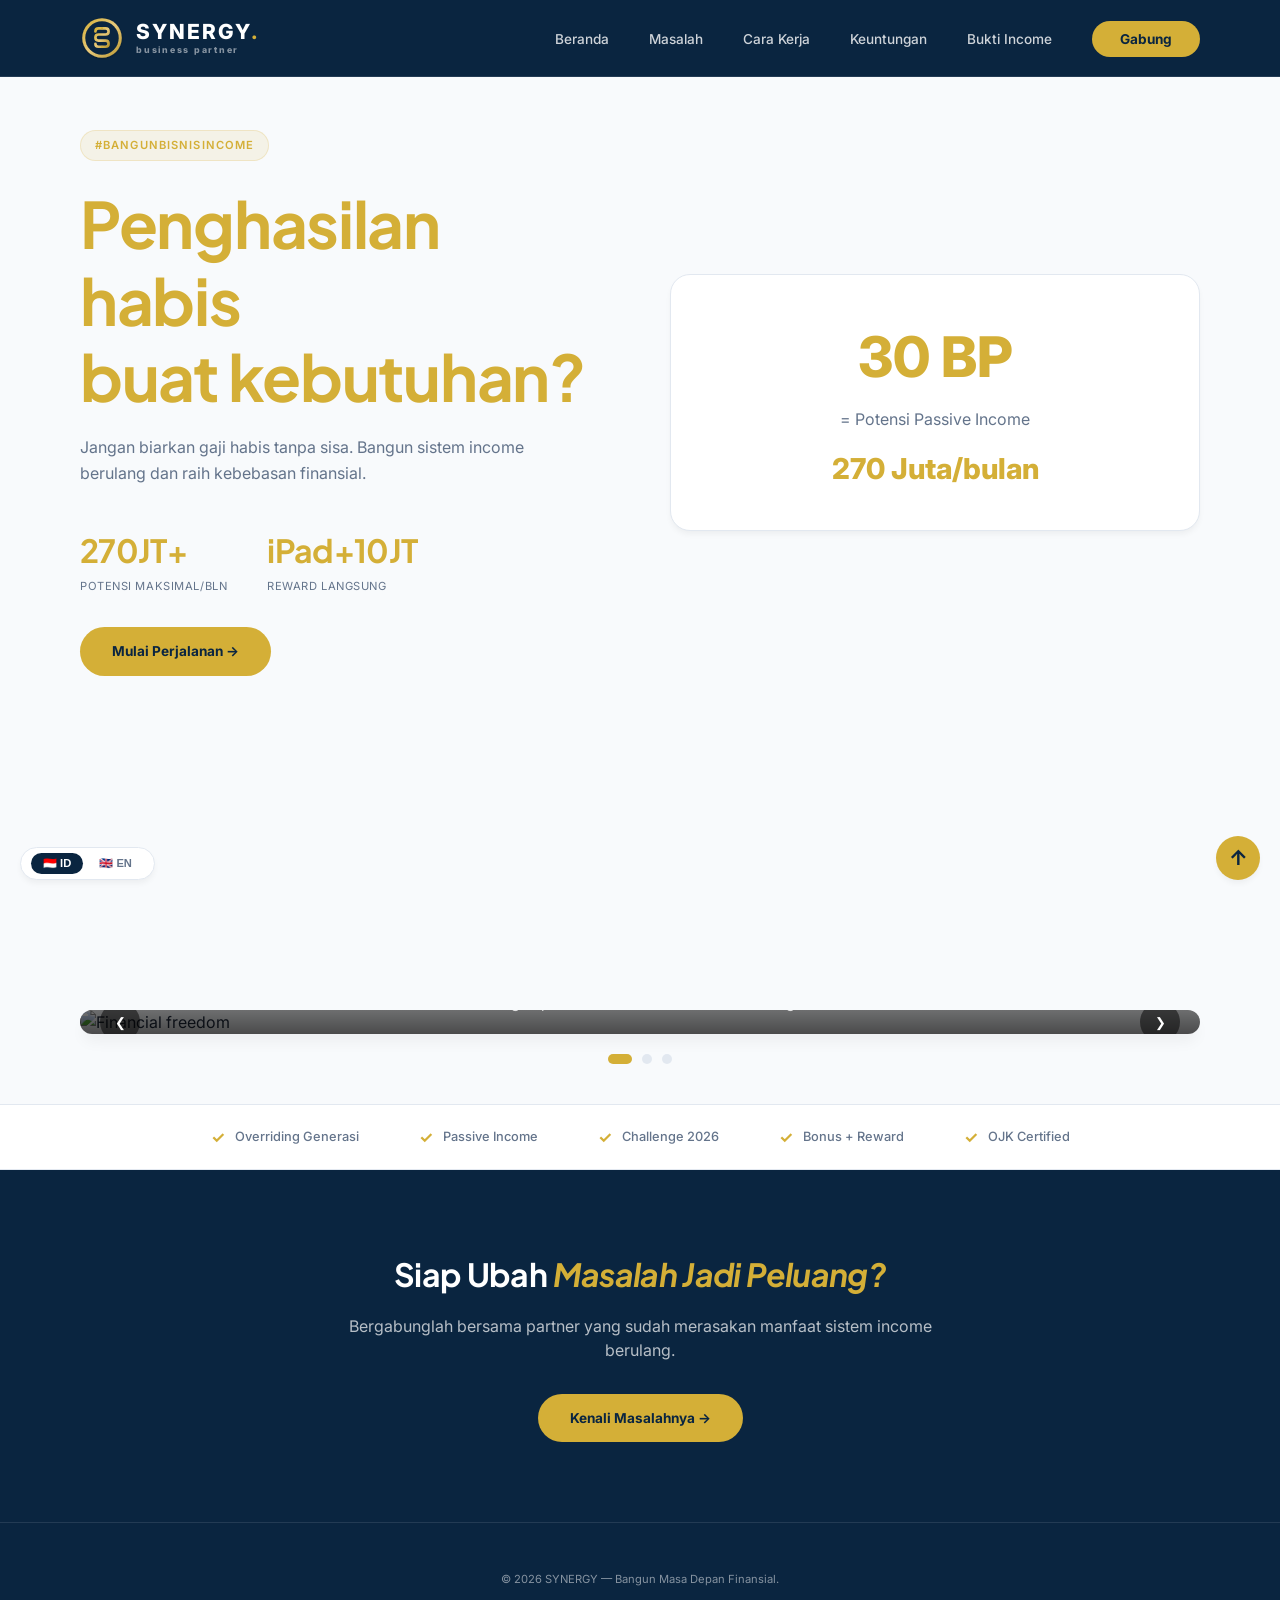
==== commit d2a4de97: "fix" ====
--- a/index.html
+++ b/index.html
@@ -9,16 +9,35 @@
 </head>
 <body>
 
-<!-- Language Toggle - Pojok Kiri Bawah -->
+<!-- Language Toggle -->
 <div class="lang-toggle">
   <button class="lang-btn active" data-lang="id">🇮🇩 ID</button>
   <button class="lang-btn" data-lang="en">🇬🇧 EN</button>
 </div>
 
-<!-- Navbar - Navy -->
+<!-- Navbar - Logo SVG Premium -->
 <nav id="navbar">
   <a href="index.html" class="nav-logo">
-    <div class="nav-logo-icon">S</div>
+    <div class="nav-logo-icon">
+      <svg width="40" height="40" viewBox="0 0 100 100" fill="none" xmlns="http://www.w3.org/2000/svg">
+        <defs>
+          <linearGradient id="logoGrad" x1="0%" y1="0%" x2="100%" y2="100%">
+            <stop offset="0%" stop-color="#D4AF37"/>
+            <stop offset="50%" stop-color="#E8C97A"/>
+            <stop offset="100%" stop-color="#B8962E"/>
+          </linearGradient>
+          <filter id="logoShadow" x="-20%" y="-20%" width="140%" height="140%">
+            <feDropShadow dx="0" dy="2" stdDeviation="3" flood-color="#000" flood-opacity="0.3"/>
+          </filter>
+        </defs>
+        <circle cx="50" cy="50" r="45" fill="url(#logoGrad)" filter="url(#logoShadow)"/>
+        <circle cx="50" cy="50" r="38" fill="#0A2540"/>
+        <path d="M35 35 Q35 28 42 28 L58 28 Q65 28 65 35 Q65 42 58 42 L42 42 Q35 42 35 49 Q35 56 42 56 L58 56 Q65 56 65 63 Q65 70 58 70 L42 70 Q35 70 35 63" 
+              stroke="url(#logoGrad)" stroke-width="6" stroke-linecap="round" stroke-linejoin="round" fill="none"/>
+        <circle cx="50" cy="28" r="2.5" fill="#D4AF37"/>
+        <circle cx="50" cy="70" r="2.5" fill="#D4AF37"/>
+      </svg>
+    </div>
     <div class="nav-logo-text">
       <div class="nav-logo-main">SYNERGY<span>.</span></div>
       <div class="nav-logo-sub">business partner</div>
@@ -34,7 +53,7 @@
   </ul>
 </nav>
 
-<!-- Hero Section - PUTIH -->
+<!-- Hero Section -->
 <section class="hero">
   <div class="hero-content">
     <div class="hero-left">
@@ -113,14 +132,13 @@
   <div class="trust-item" data-key="trust5">OJK Certified</div>
 </div>
 
-<!-- CTA Section - Navy -->
+<!-- CTA Section -->
 <section class="cta-section">
   <h2 data-key="cta_title">Siap Ubah <em>Masalah Jadi Peluang?</em></h2>
   <p data-key="cta_desc">Bergabunglah bersama partner yang sudah merasakan manfaat sistem income berulang.</p>
   <a href="rencana.html" class="btn-primary" data-key="cta_btn">Kenali Masalahnya →</a>
 </section>
 
-<!-- Footer - Navy -->
 <footer>
   <div class="footer-copy">© 2026 SYNERGY — Bangun Masa Depan Finansial.</div>
 </footer>
--- a/style.css
+++ b/style.css
@@ -48,7 +48,7 @@
 ::-webkit-scrollbar-track { background: var(--border); }
 ::-webkit-scrollbar-thumb { background: var(--gold); border-radius: 3px; }
 
-/* Language Toggle - Pindah ke pojok KIRI BAWAH biar ga ngalangin */
+/* Language Toggle - Pojok KIRI BAWAH */
 .lang-toggle {
   position: fixed;
   bottom: 20px;
@@ -81,7 +81,7 @@
   color: var(--gold);
 }
 
-/* Navbar - Navy (15%) */
+/* Navbar - Navy */
 nav {
   position: fixed;
   top: 0;
@@ -108,32 +108,16 @@
   gap: 12px;
 }
 .nav-logo-icon {
-  width: 40px;
-  height: 40px;
-  background: var(--gold);
-  border-radius: 12px;
+  width: 44px;
+  height: 44px;
   display: flex;
   align-items: center;
   justify-content: center;
-  font-size: 1.2rem;
-  color: var(--navy);
-  font-weight: 800;
-  position: relative;
-}
-.nav-logo-icon::before {
-  content: '👑';
-  font-size: 0.8rem;
-  position: absolute;
-  top: -6px;
-  right: -6px;
-  background: var(--gold);
-  border-radius: 50%;
-  width: 16px;
-  height: 16px;
-  display: flex;
-  align-items: center;
-  justify-content: center;
-  font-size: 0.5rem;
+  flex-shrink: 0;
+}
+.nav-logo-icon svg {
+  width: 100%;
+  height: 100%;
 }
 .nav-logo-text {
   display: flex;
@@ -205,7 +189,7 @@
   color: white;
 }
 
-/* Hero Section - PUTIH (70%) */
+/* Hero Section - PUTIH */
 .hero {
   min-height: 100vh;
   background: var(--white-bg);
@@ -424,7 +408,7 @@
   font-size: 1rem;
 }
 
-/* Page Header - Navy (untuk halaman lain) */
+/* Page Header - Navy */
 .page-header {
   background: var(--navy);
   padding: 100px 80px 60px;
@@ -685,6 +669,100 @@
   margin: 32px 0;
 }
 .text-gold { color: var(--gold); }
+
+/* Tambahan CSS untuk ikon profesional */
+.icon-text {
+  font-size: 1.5rem;
+  font-weight: 700;
+  color: var(--gold);
+  font-family: monospace;
+}
+
+.icon-symbol {
+  font-size: 1.8rem;
+  font-weight: 600;
+  color: var(--gold);
+}
+
+.testimonial-rating {
+  font-size: 0.8rem;
+  letter-spacing: 0.1em;
+  color: var(--gold);
+  margin-bottom: 16px;
+}
+
+/* ========== PRELOADER / LOADING SCREEN ========== */
+.preloader {
+  position: fixed;
+  top: 0;
+  left: 0;
+  width: 100%;
+  height: 100%;
+  background: var(--navy);
+  z-index: 99999;
+  display: flex;
+  align-items: center;
+  justify-content: center;
+  transition: opacity 0.5s ease, visibility 0.5s ease;
+}
+
+.preloader.hide {
+  opacity: 0;
+  visibility: hidden;
+}
+
+.loader {
+  text-align: center;
+}
+
+.loader-logo {
+  width: 80px;
+  height: 80px;
+  margin-bottom: 20px;
+  animation: pulse 1.5s ease-in-out infinite;
+}
+
+.loader-logo svg {
+  width: 100%;
+  height: 100%;
+}
+
+.loader-text {
+  font-family: 'Plus Jakarta Sans', sans-serif;
+  font-size: 1.2rem;
+  letter-spacing: 0.2em;
+  color: var(--gold);
+  margin-top: 20px;
+}
+
+.loader-bar {
+  width: 200px;
+  height: 2px;
+  background: rgba(255,255,255,0.1);
+  border-radius: 2px;
+  margin-top: 20px;
+  overflow: hidden;
+}
+
+.loader-bar::after {
+  content: '';
+  display: block;
+  width: 40%;
+  height: 100%;
+  background: var(--gold);
+  border-radius: 2px;
+  animation: loading 1s ease-in-out infinite;
+}
+
+@keyframes pulse {
+  0%, 100% { transform: scale(1); opacity: 1; }
+  50% { transform: scale(1.05); opacity: 0.8; }
+}
+
+@keyframes loading {
+  0% { transform: translateX(-100%); }
+  100% { transform: translateX(250%); }
+}
 
 /* Responsive */
 @media (max-width: 1024px) {
